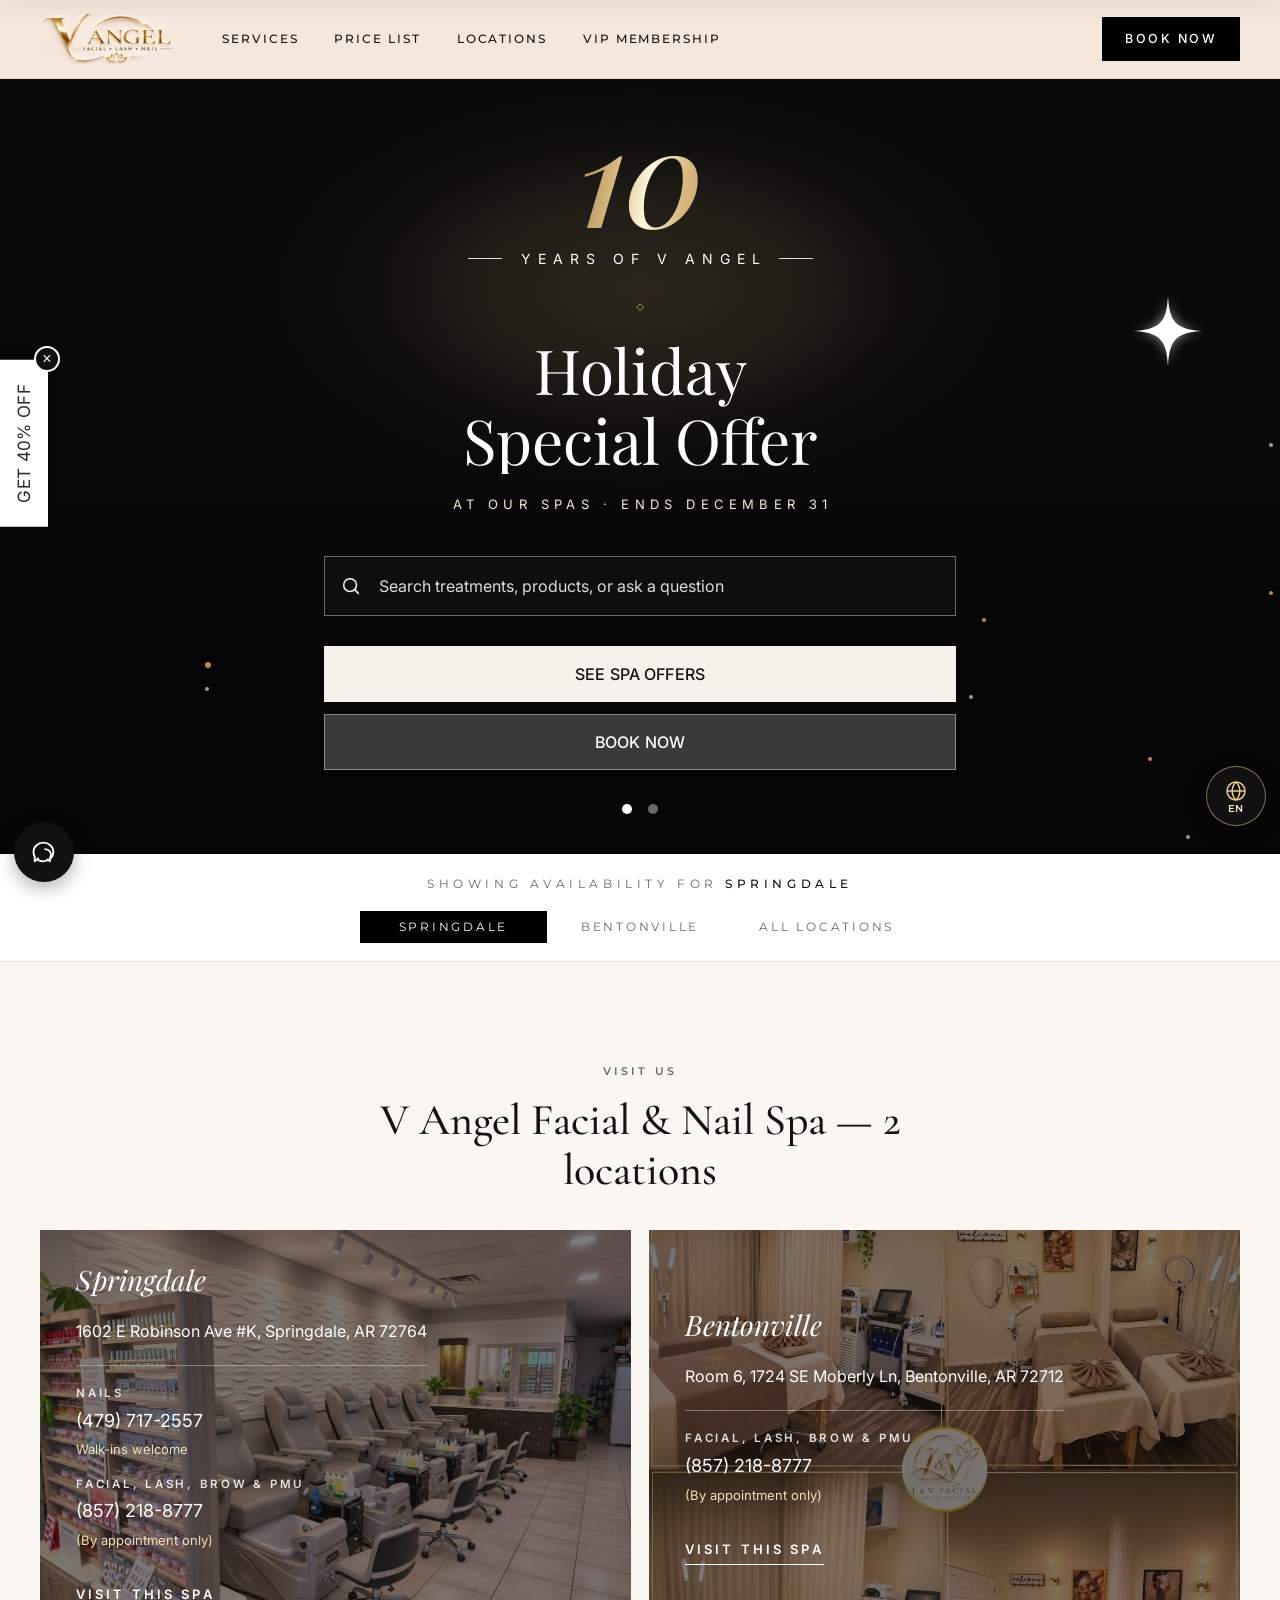
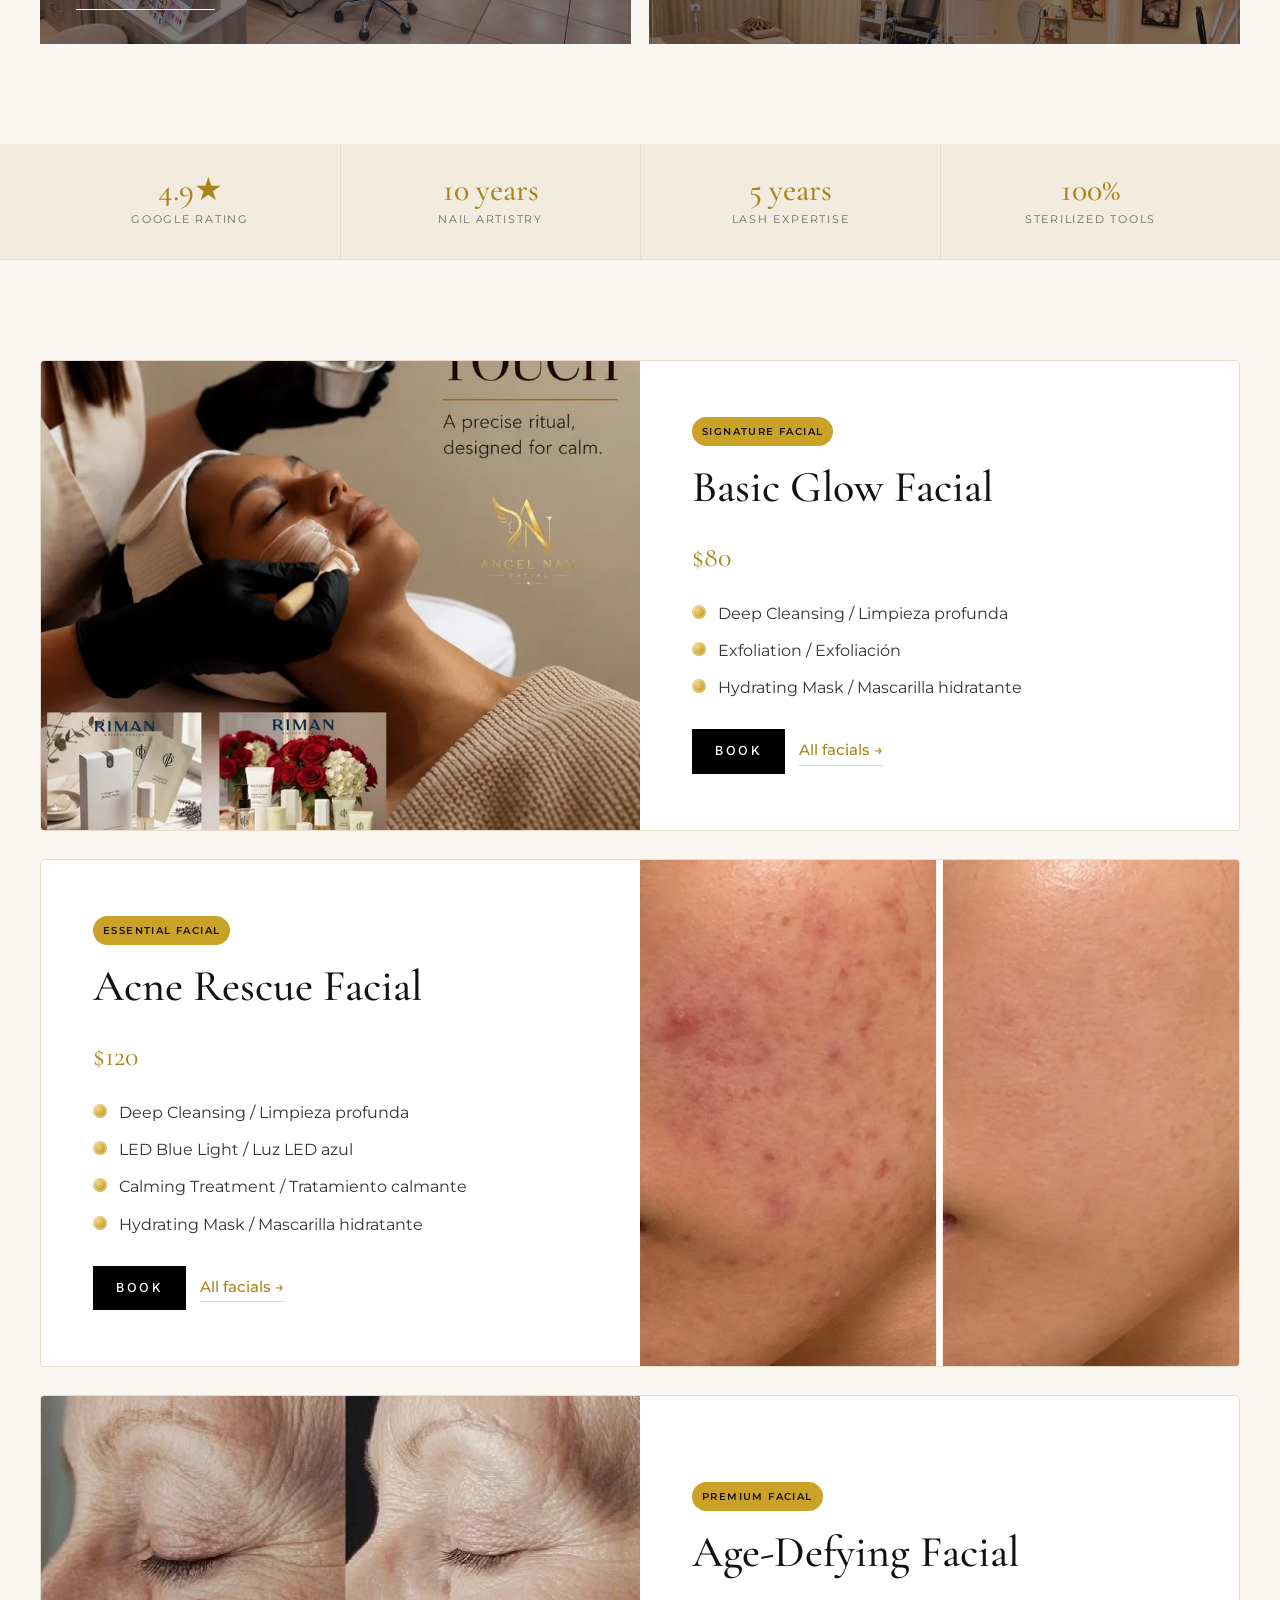
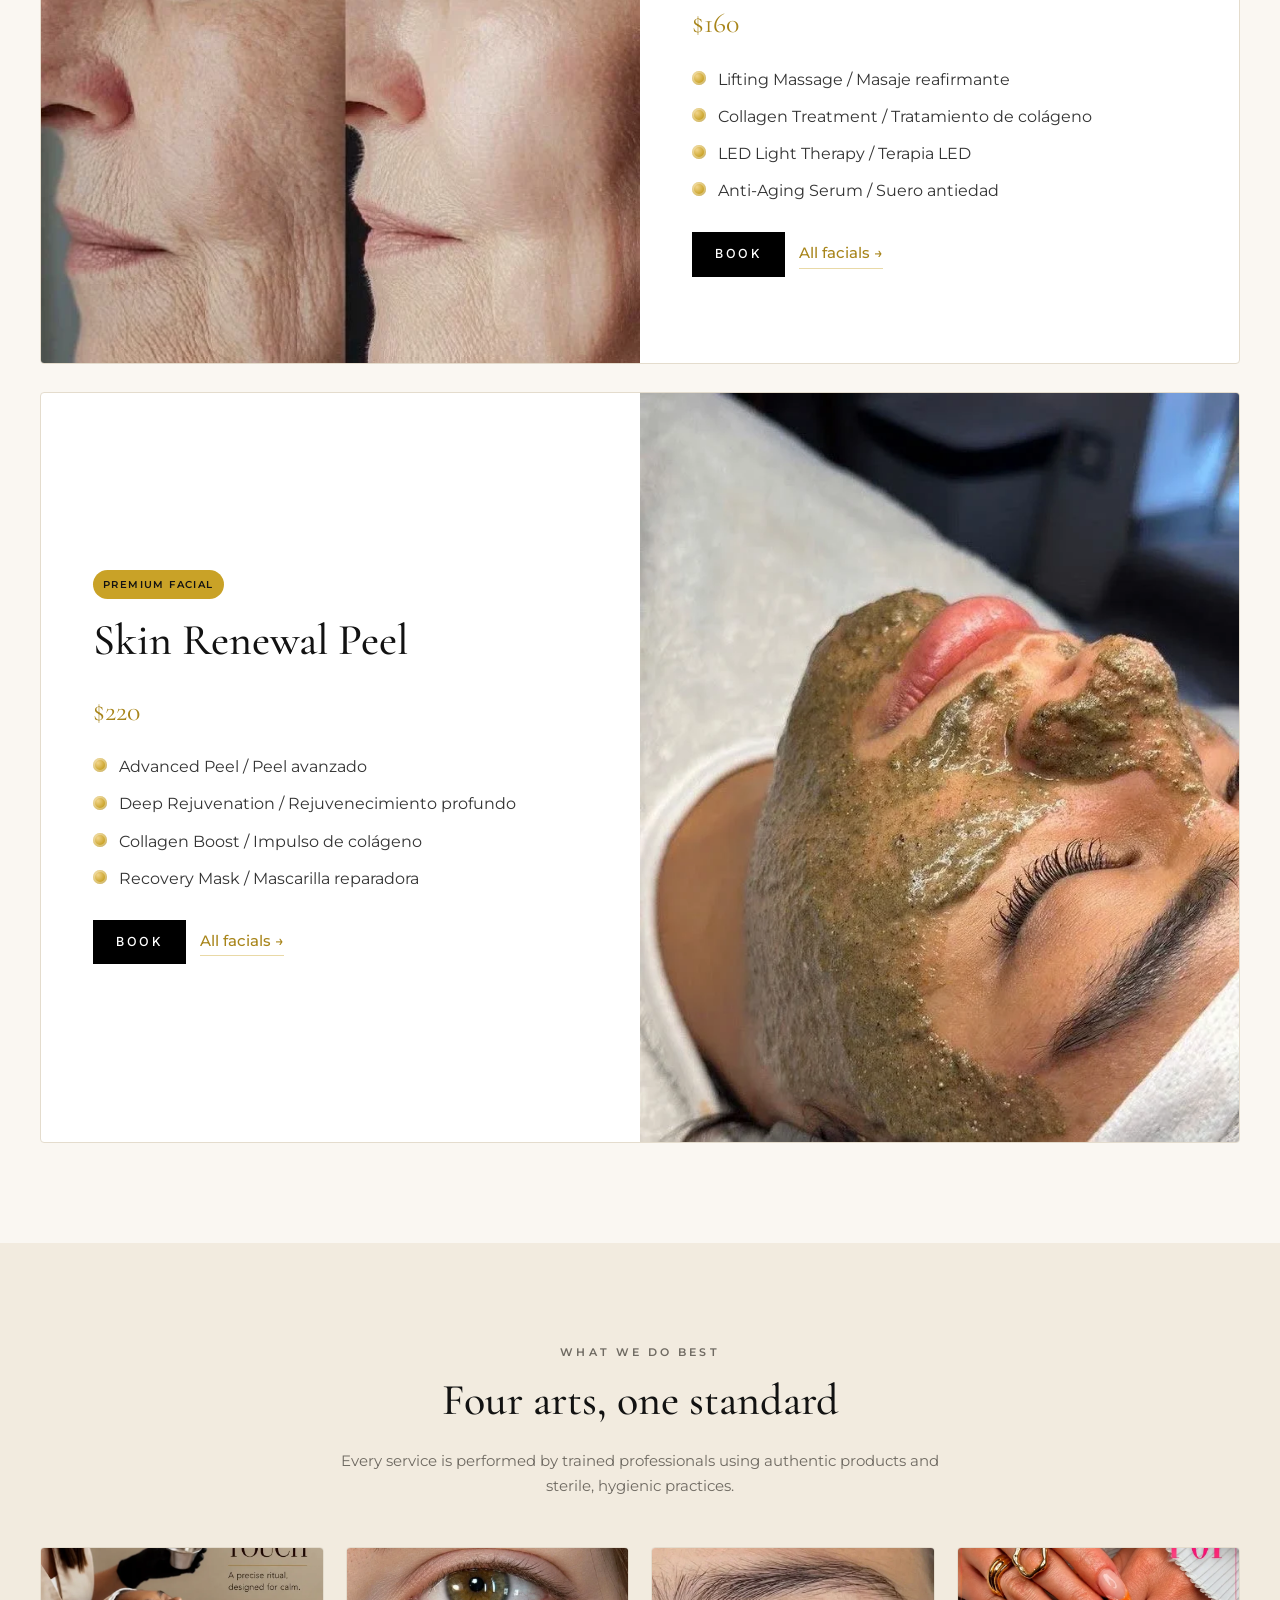
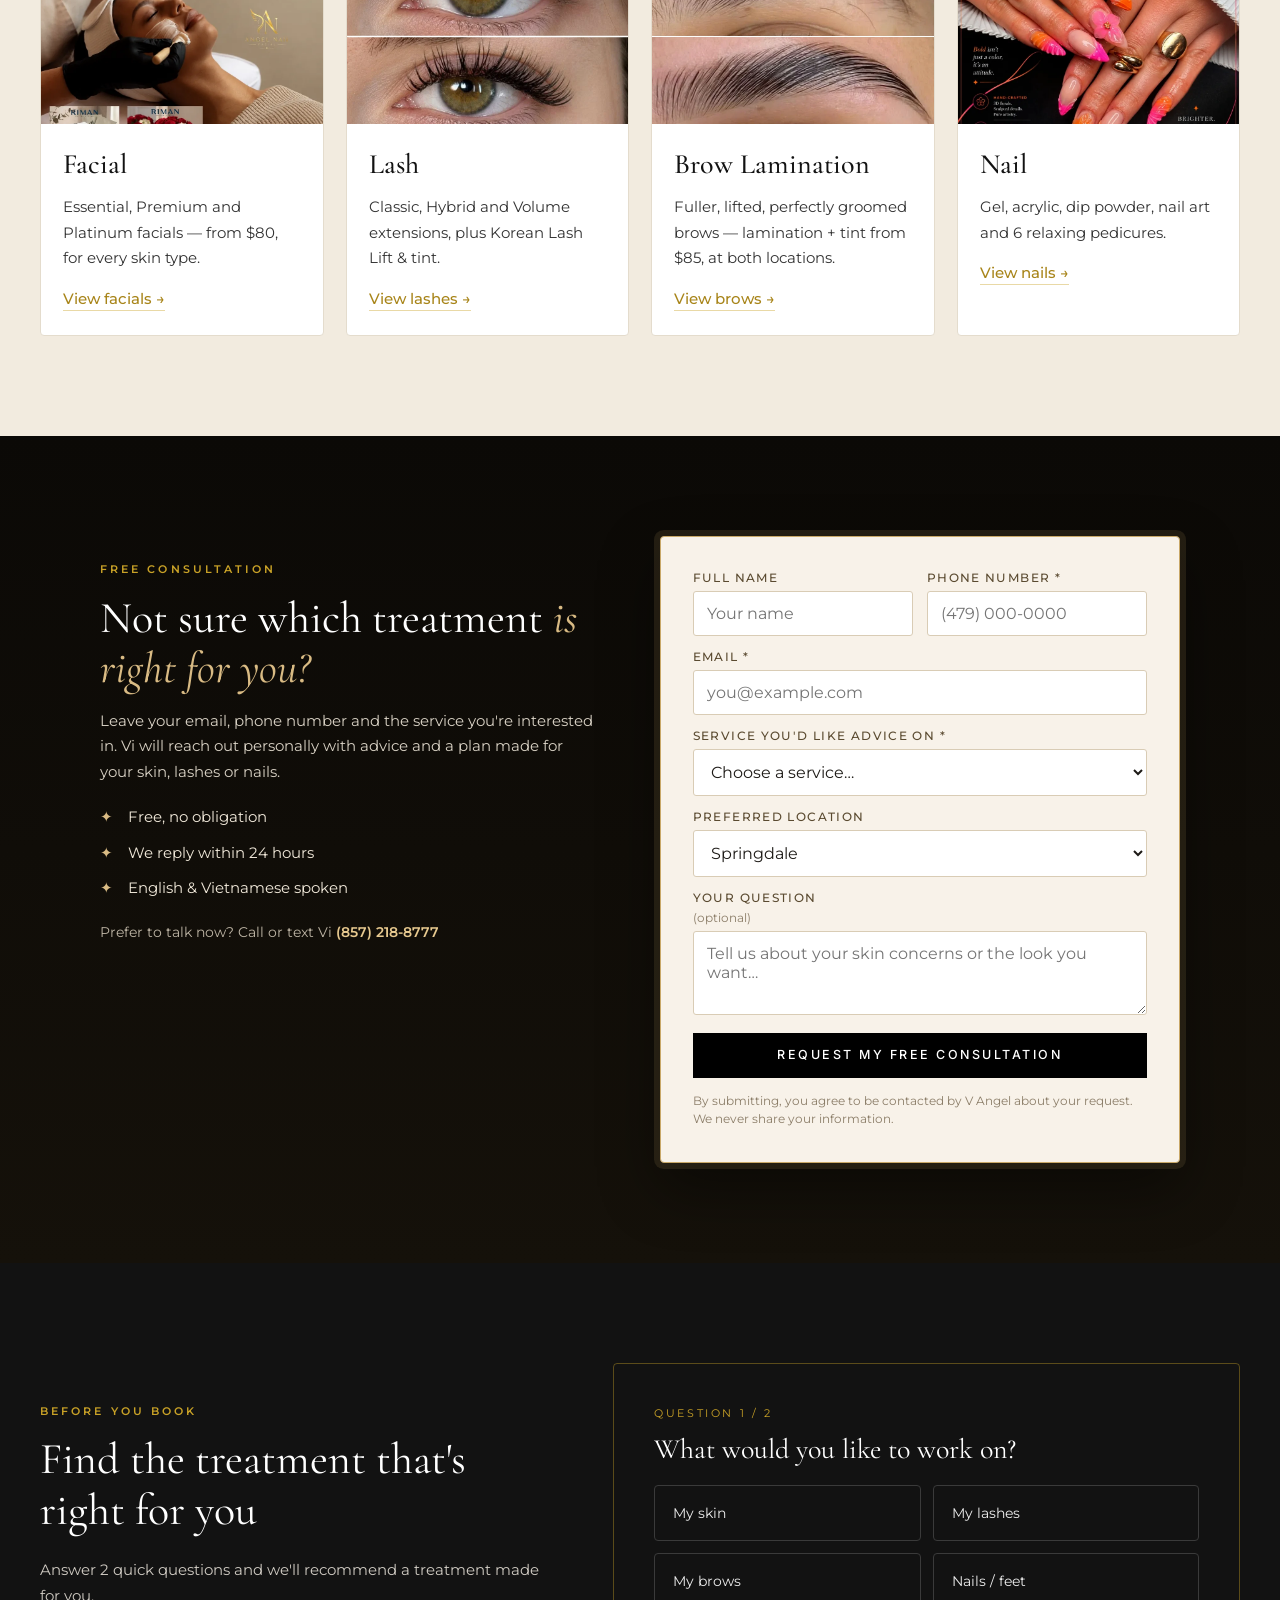
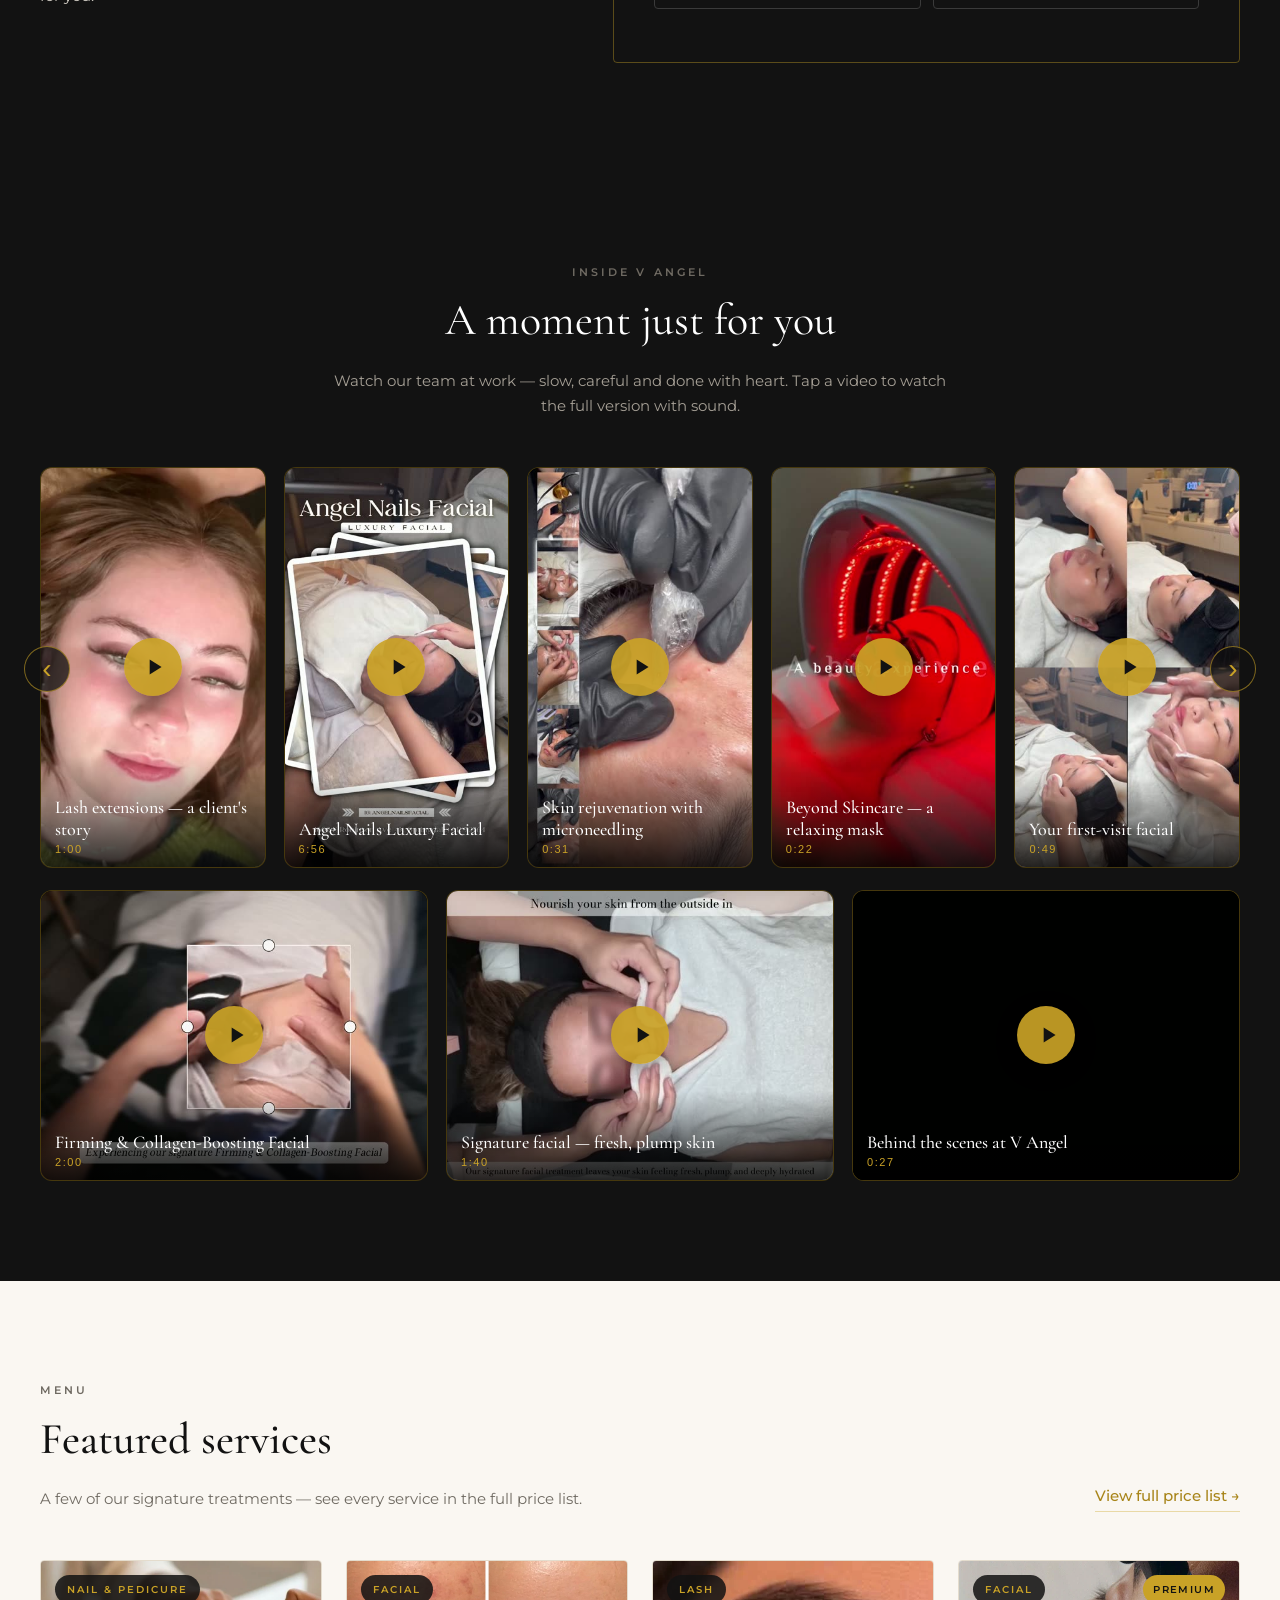
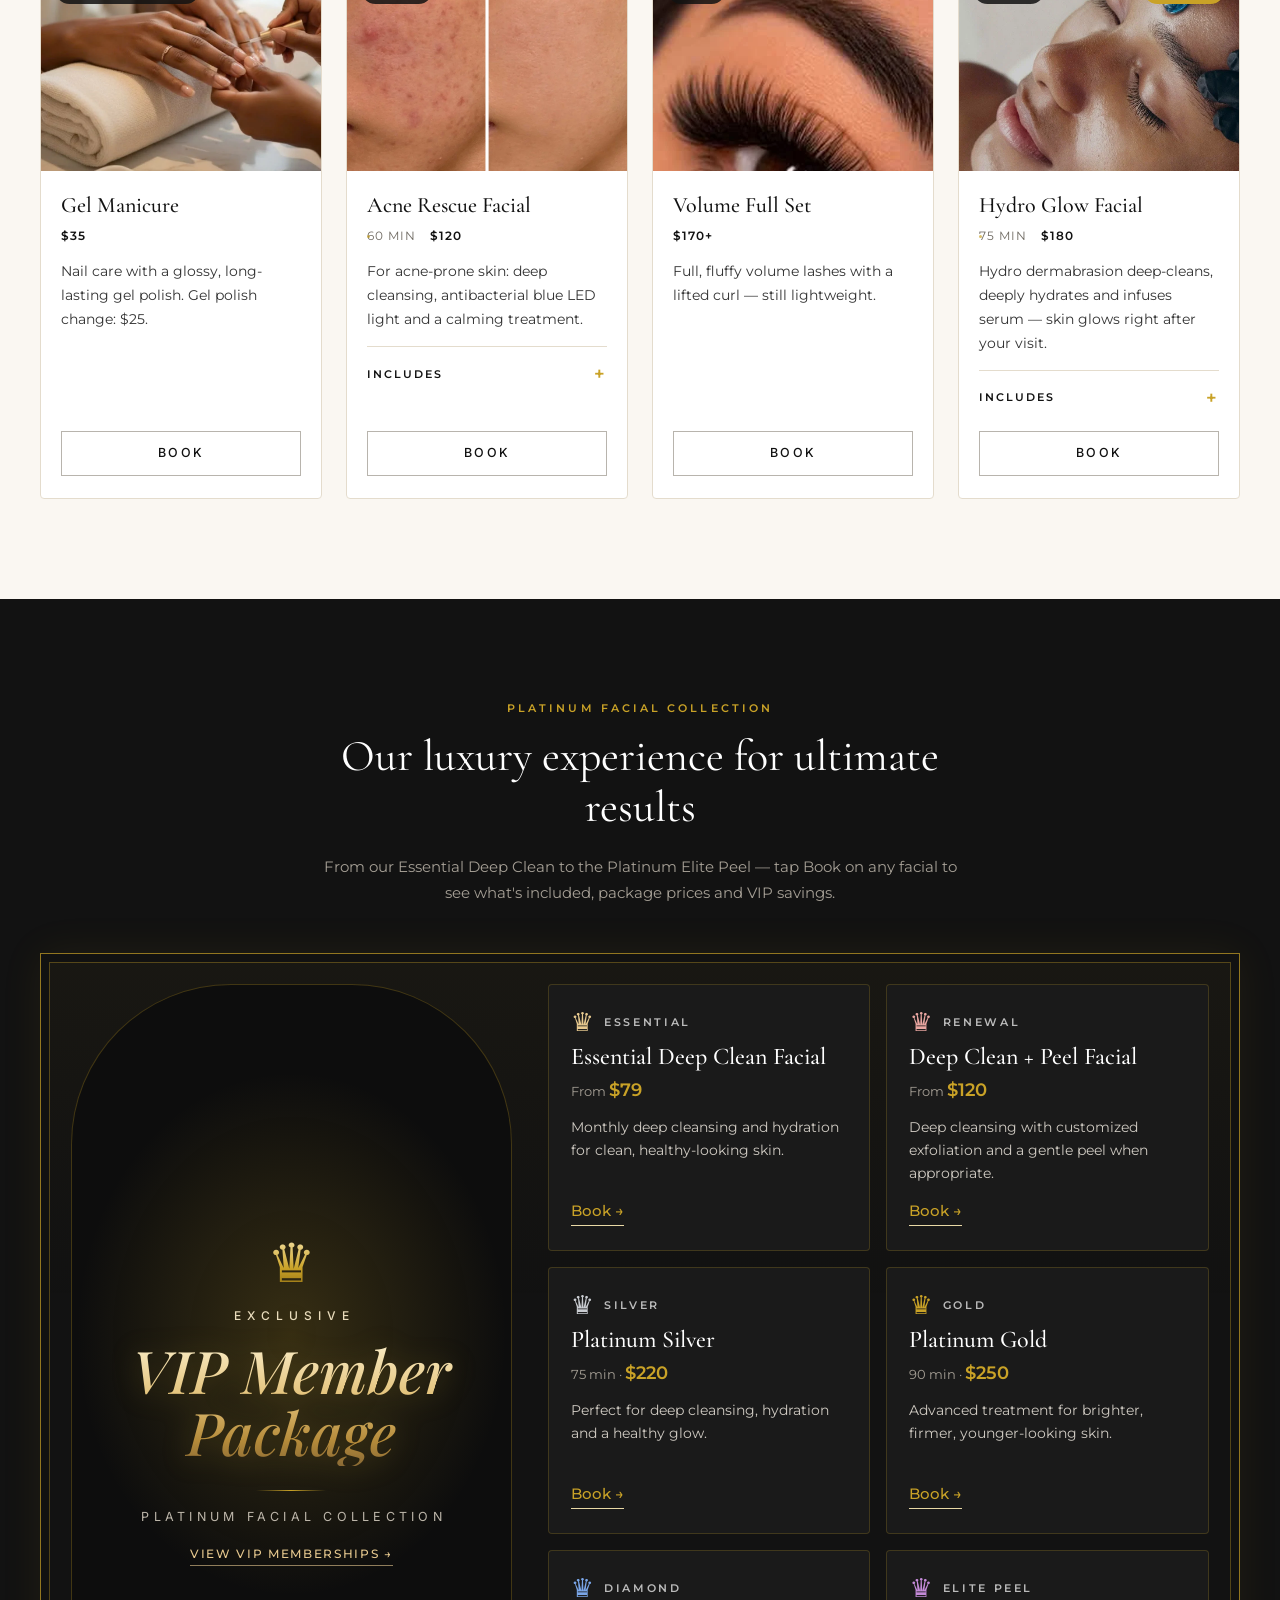
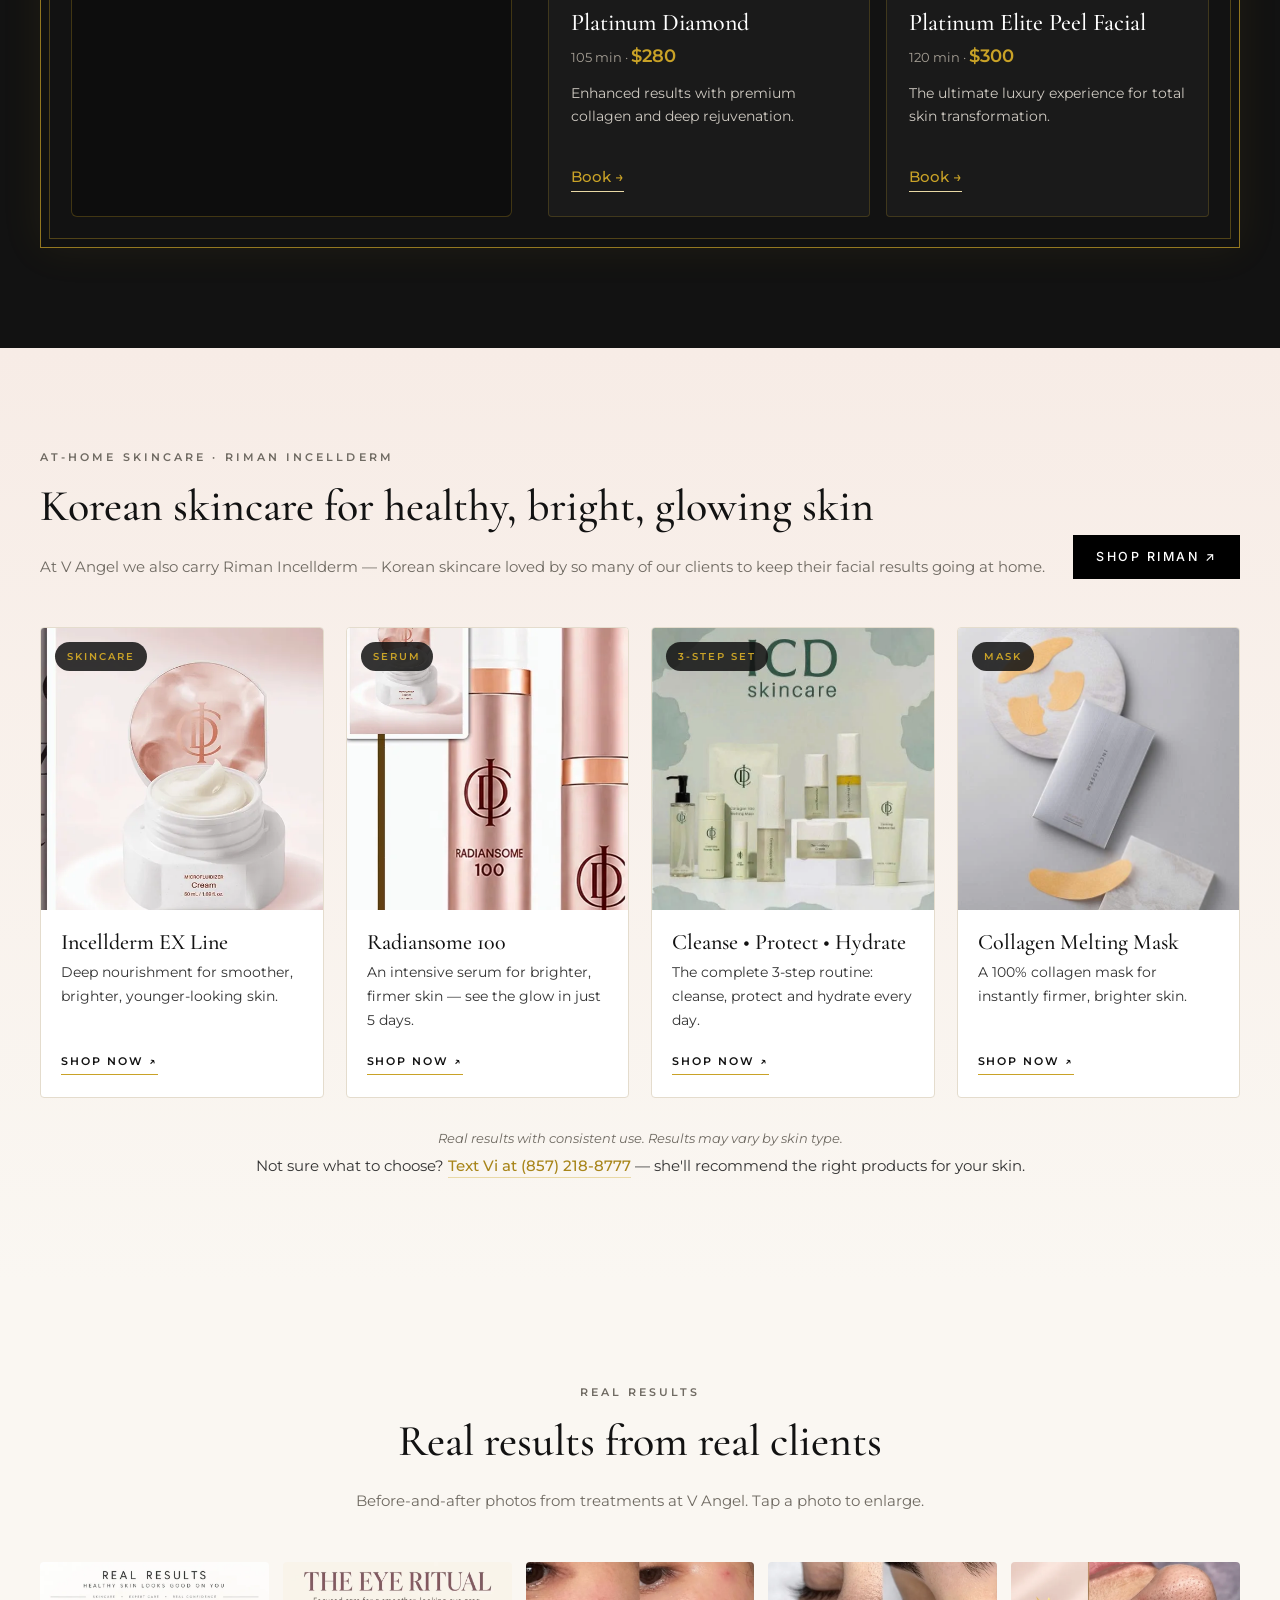
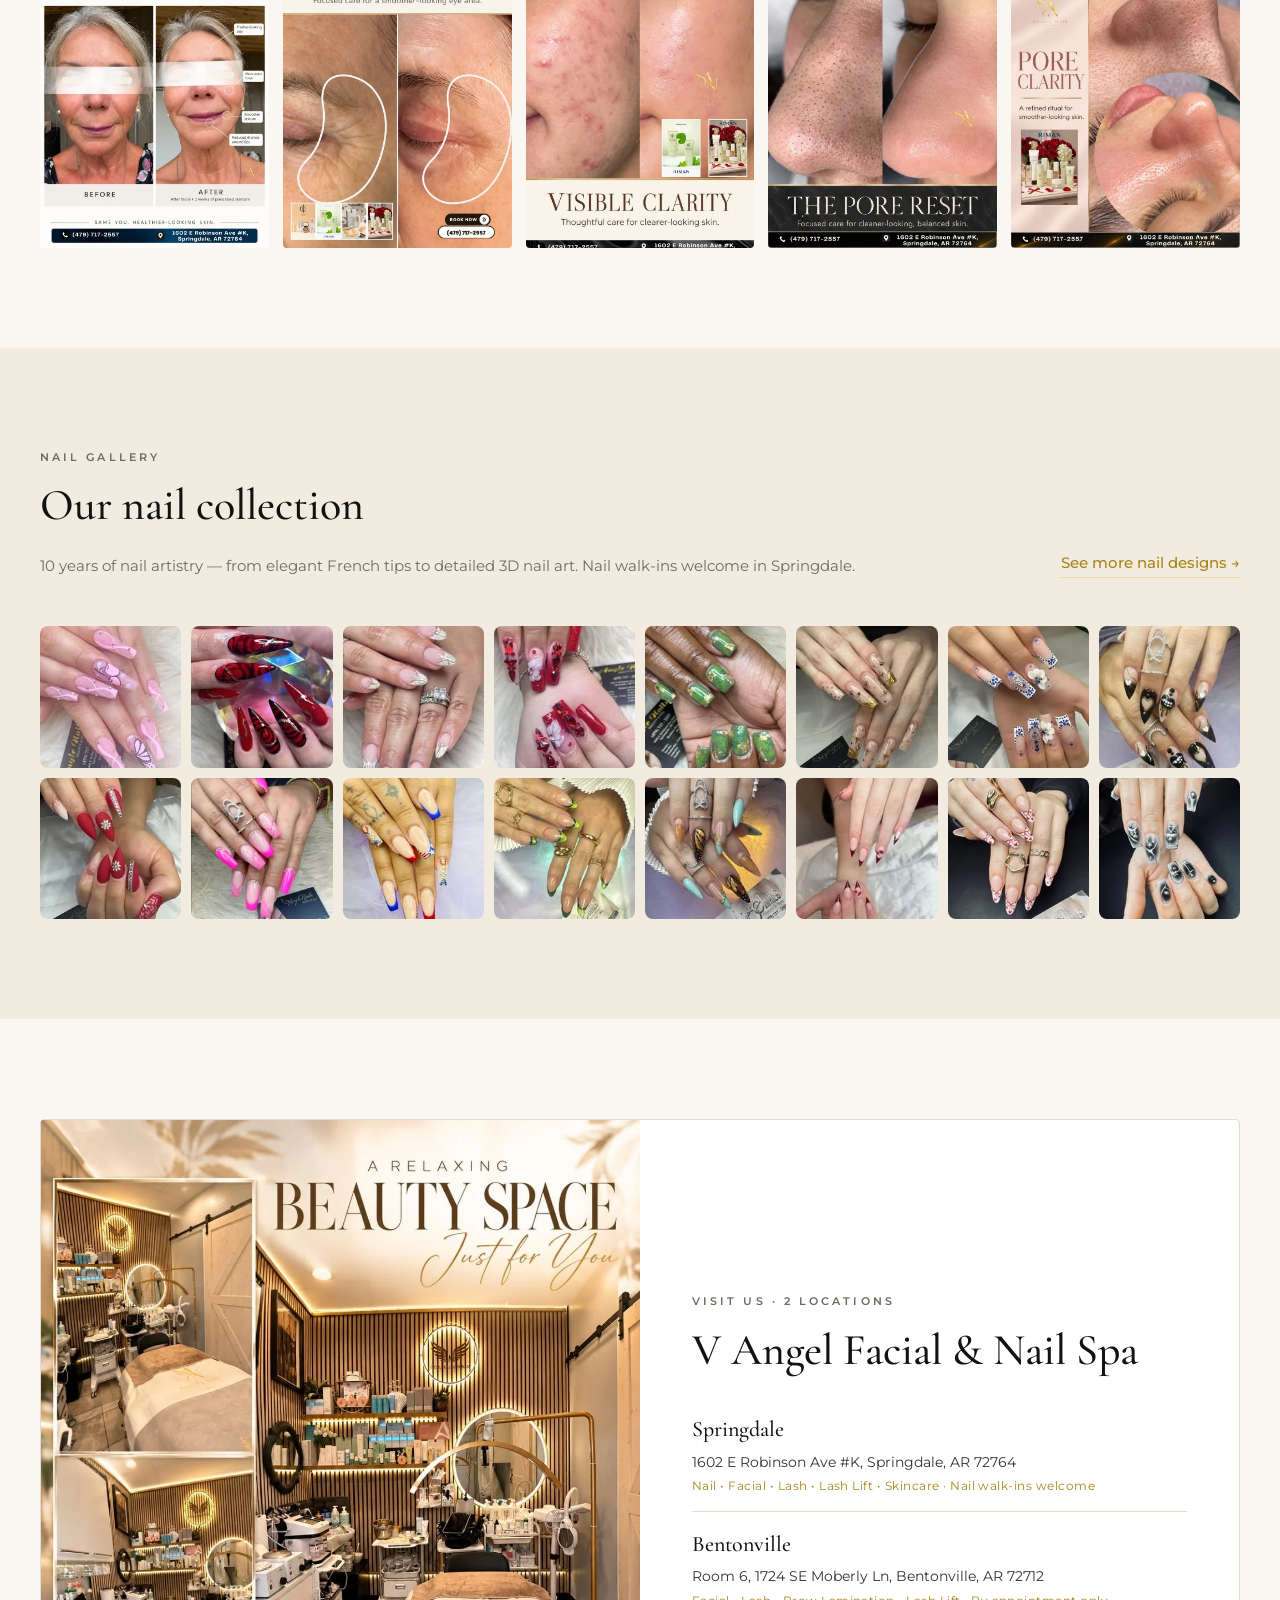
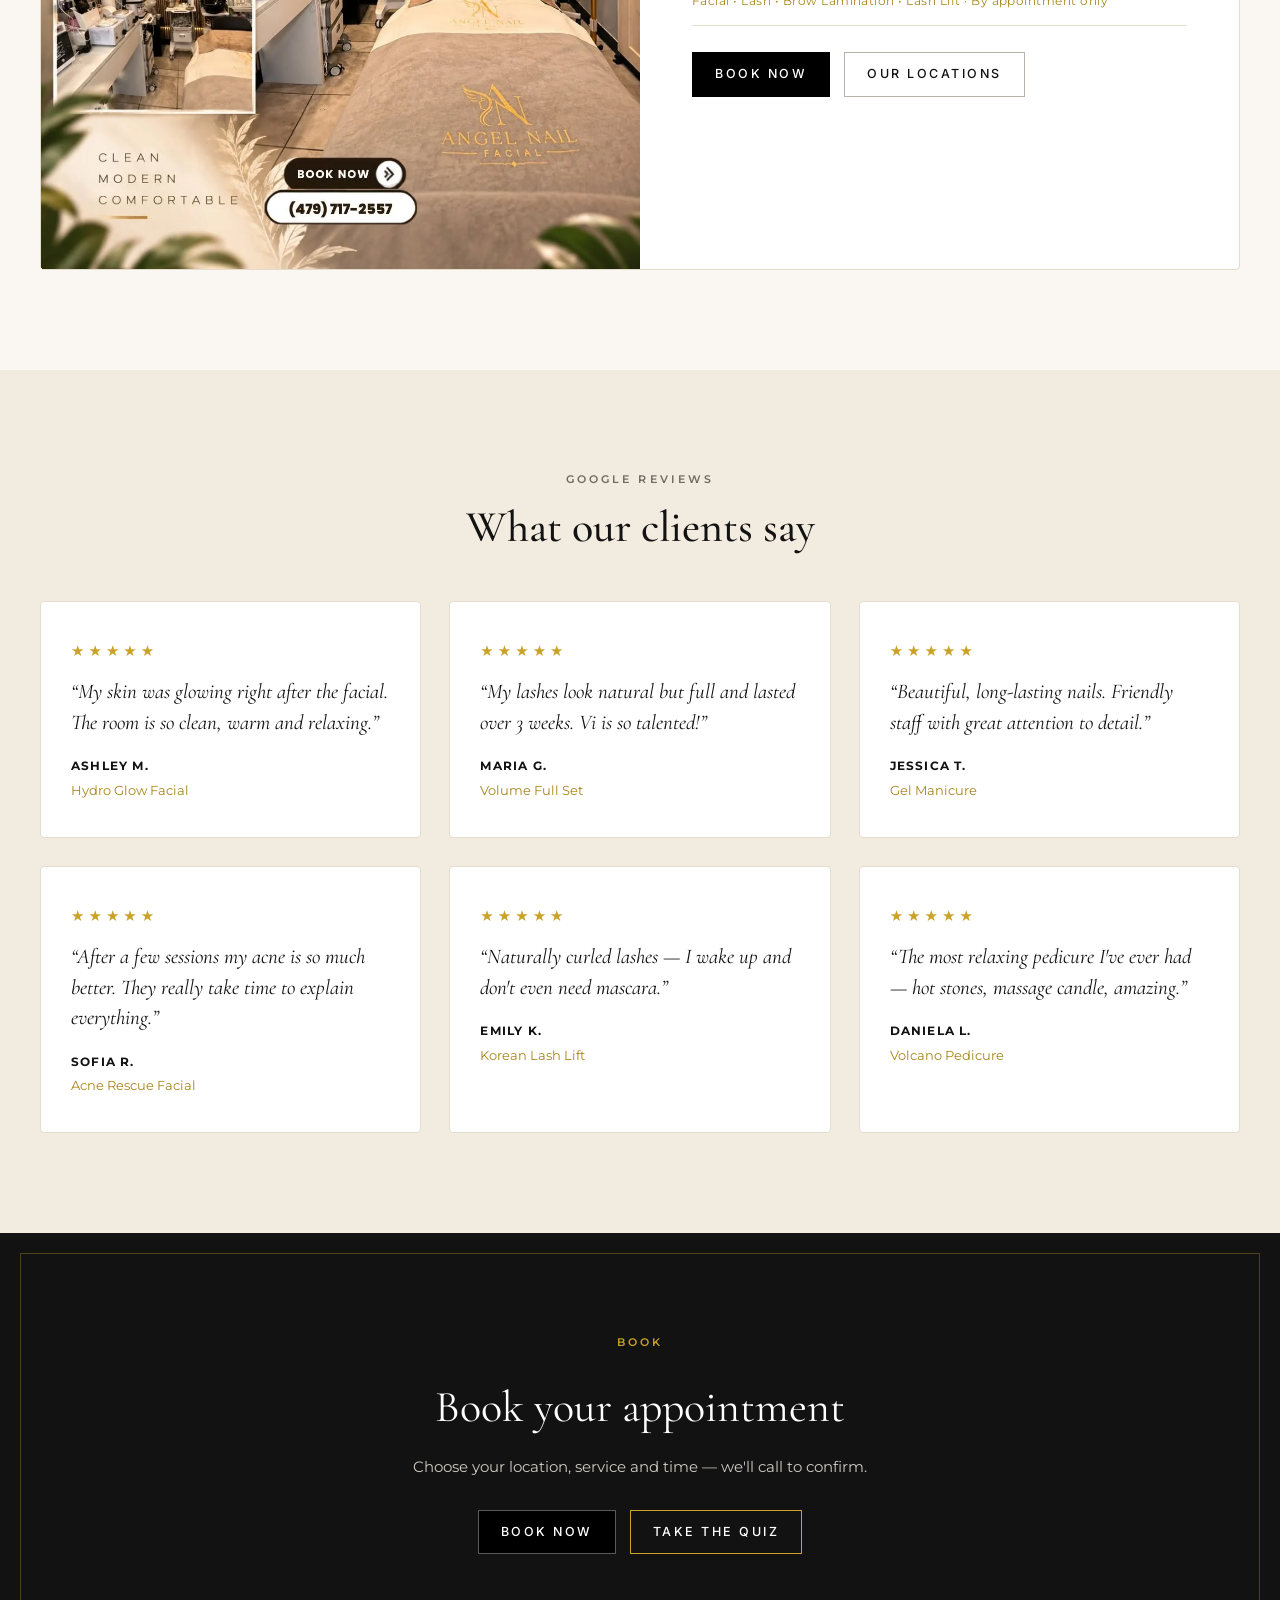
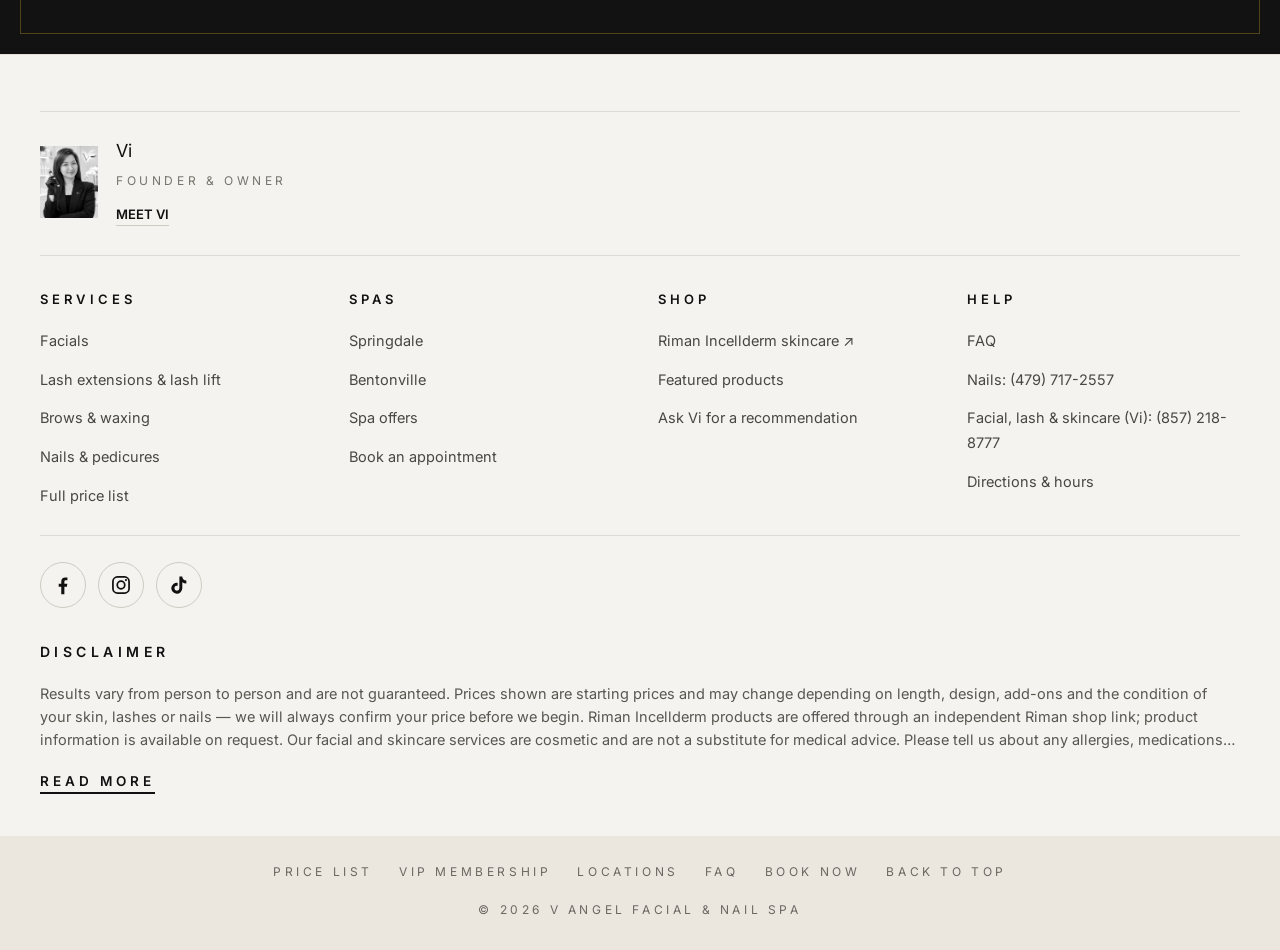
==== index.html @ 4b2c38ed "Play videos from GitHub Pages when served on a custom domain Co-Authored-By: Claude Opus 5.5 <norepl" ====
<!DOCTYPE html>
<html lang="en">
<head>
  <meta charset="UTF-8" />
  <meta name="viewport" content="width=device-width, initial-scale=1" />
  <title>V Angel Facial &amp; Nail Spa | Facials, Lashes, Brows &amp; Nails in Springdale &amp; Bentonville, AR</title>
  <meta name="description" content="V Angel Facial &amp; Nail Spa — luxury facials, lash extensions, brows, nails and pedicures in Springdale and Bentonville, AR. Book online or call (479) 717-2557." />
  <link rel="icon" href="images/logo.png" />
  <link rel="preconnect" href="https://fonts.googleapis.com" />
  <link rel="preconnect" href="https://fonts.gstatic.com" crossorigin />
  <link href="https://fonts.googleapis.com/css2?family=Cormorant+Garamond:ital,wght@0,400;0,500;0,600;1,400&family=Montserrat:wght@300;400;500;600&family=Playfair+Display:wght@400;500&family=Inter:wght@400;500&display=swap" rel="stylesheet" />
  <link rel="stylesheet" href="style.css?v=20261120d" />
</head>
<body data-page="home">
  <div id="site-header"></div>

  <main>
    <!-- 1. Trình chiếu đầu trang (mọi cỡ màn hình) -->
    <section class="mslider" aria-roledescription="carousel" aria-label="V Angel highlights">
      <div class="mslider__track" id="mTrack">
        <div class="mslide mslide--dark" role="group" aria-roledescription="slide" aria-label="1 of 2">
          <span class="jstar jstar--r"><svg viewBox="0 0 100 100" aria-hidden="true"><path d="M50 0 C52 38 62 48 100 50 C62 52 52 62 50 100 C48 62 38 52 0 50 C38 48 48 38 50 0Z"/></svg></span>
          <span class="jstar jstar--b"><svg viewBox="0 0 100 100" aria-hidden="true"><path d="M50 0 C52 38 62 48 100 50 C62 52 52 62 50 100 C48 62 38 52 0 50 C38 48 48 38 50 0Z"/></svg></span>
          <i class="jdot" style="right:7px;top:47%"></i><i class="jdot jdot--gold" style="right:7px;top:66%"></i>
          <i class="jdot jdot--gold jdot--lg" style="left:16%;bottom:24%"></i><i class="jdot" style="left:16%;bottom:21%"></i>
          <i class="jdot jdot--gold" style="left:29%;bottom:23%"></i><i class="jdot jdot--gold" style="left:35%;bottom:17%"></i>
          <i class="jdot jdot--gold" style="right:23%;bottom:30%"></i><i class="jdot" style="right:24%;bottom:20%"></i>
          <i class="jdot jdot--gold" style="right:10%;bottom:12%"></i><i class="jdot" style="right:7%;bottom:2%"></i>
          <div class="mslide__content">
            <p class="j20">10</p>
            <p class="jrule"><span>Years of V Angel</span></p>
            <p class="jdia" aria-hidden="true">◇</p>
            <h2 class="jtitle"><span class="jw jw--one">Holiday Special Offer</span></h2>
            <p class="jsub">At our spas · Ends December 31</p>
            <form class="mslide__search jsearch" action="treatments.html" role="search">
              <svg class="mslide__search-ico" viewBox="0 0 24 24" aria-hidden="true"><circle cx="11" cy="11" r="7"/><path d="M20 20l-4-4"/></svg>
              <input type="search" name="q" placeholder="Search treatments, products, or ask a question" aria-label="Search treatments" />
            </form>
            <div class="mslide__btns jbtns">
              <a href="salon.html#uu-dai" class="mbtn mbtn--light">See Spa Offers</a>
              <a href="#" class="mbtn mbtn--dark" data-book="Basic Glow Facial">Book Now</a>
            </div>
          </div>
        </div>
        <div class="mslide mslide--photo" role="group" aria-roledescription="slide" aria-label="2 of 2">
          <img class="mslide__bg mslide__bg--bs" src="images/slide-spa-room.webp" alt="" aria-hidden="true" />
          <div class="mslide__content">
            <p class="mslide__eyebrow">V Angel</p>
            <h2 class="mslide__title">Your Beauty.<br />Our Passion.</h2>
            <p class="mslide__text">Luxury facials, lashes, brows and nails in Springdale and Bentonville.</p>
            <form class="mslide__search" action="treatments.html" role="search">
              <svg class="mslide__search-ico" viewBox="0 0 24 24" aria-hidden="true"><circle cx="11" cy="11" r="7"/><path d="M20 20l-4-4"/></svg>
              <input type="search" name="q" placeholder="Search treatments, products, or ask a question" aria-label="Search treatments" />
            </form>
            <div class="mslide__btns">
              <a href="#" class="mbtn mbtn--light" data-book>Book Appointment</a>
              <a href="treatments.html" class="mbtn mbtn--ghost">Explore Treatments</a>
            </div>
          </div>
        </div>
      </div>
      <div class="mslider__dots" id="mDots" role="tablist" aria-label="Choose slide">
        <button class="is-active" aria-label="Slide 1"></button><button aria-label="Slide 2"></button>
      </div>
    </section>
    <section class="mloc">
      <p class="mloc__label">Showing availability for <strong id="mLocName">Springdale</strong></p>
      <div class="mloc__tabs">
        <button class="is-active" data-mloc="springdale">Springdale</button>
        <button data-mloc="bentonville">Bentonville</button>
        <button data-mloc="all">All locations</button>
      </div>
    </section>
    <!-- Tab ưu đãi bên trái + nút nhắn tin (chỉ trên điện thoại) -->
    <div class="sidetab" id="sideTab">
      <button class="sidetab__close" aria-label="Close offer" id="sideTabClose">×</button>
      <a href="#" class="sidetab__btn" data-book="Basic Glow Facial" aria-label="Get 40% off your first facial">GET 40% OFF</a>
    </div>
    <a class="chatbub" href="https://m.me/112134470501004" target="_blank" rel="noopener" aria-label="Chat with V Angel on Facebook Messenger" title="Chat with us on Messenger">
      <svg viewBox="0 0 24 24" aria-hidden="true"><path d="M7 17.5 4 20v-4.2A7 7 0 0 1 3 12c0-4.4 3.8-8 8.5-8S20 7.6 20 12s-3.8 8-8.5 8c-1.6 0-3.1-.4-4.5-1"/><path d="M13 9.5c2.9.3 5 2.4 5 4.9 0 1-.3 1.9-.9 2.7V20l-2.4-1.6"/></svg>
    </a>

    <!-- 1b. Visit us — 2 chi nhánh (common.js chuyển khối liên hệ vào đây) -->
    <div id="contact-slot"></div>

    <!-- 2. Cam kết -->
    <section class="trust">
      <div class="container trust__inner">
        <div><strong>4.9★</strong><span>Google rating</span></div>
        <div><strong>10 years</strong><span>Nail artistry</span></div>
        <div><strong>5 years</strong><span>Lash expertise</span></div>
        <div><strong>100%</strong><span>Sterilized tools</span></div>
      </div>
    </section>

    <!-- 3. Dịch vụ nổi bật -->
    <section class="section">
      <div class="container">
        <div class="features" id="featured"></div>
      </div>
    </section>

    <!-- 4. Ba thế mạnh -->
    <section class="section section--alt">
      <div class="container">
        <div class="section-head reveal">
          <p class="eyebrow">What we do best</p>
          <h2>Four arts, one standard</h2>
          <p>Every service is performed by trained professionals using authentic products and sterile, hygienic practices.</p>
        </div>
        <div class="cats">
          <a href="treatments.html?loai=facial" class="cat reveal">
            <div class="cat__media"><img src="images/svc-basic-glow.webp" alt="Facial at V Angel" loading="lazy" /></div>
            <div class="cat__body"><h3>Facial</h3><p>Essential, Premium and Platinum facials — from $80, for every skin type.</p><span class="link-gold">View facials →</span></div>
          </a>
          <a href="treatments.html?loai=lash" class="cat reveal">
            <div class="cat__media"><img src="images/svc-lash-ba.webp?v=2" alt="Before and after lash extensions at V Angel" loading="lazy" /></div>
            <div class="cat__body"><h3>Lash</h3><p>Classic, Hybrid and Volume extensions, plus Korean Lash Lift &amp; tint.</p><span class="link-gold">View lashes →</span></div>
          </a>
          <a href="treatments.html?loai=brow" class="cat reveal">
            <div class="cat__media"><img src="images/svc-brow-ba.webp" alt="Before and after brow lamination at V Angel" loading="lazy" /></div>
            <div class="cat__body"><h3>Brow Lamination</h3><p>Fuller, lifted, perfectly groomed brows — lamination + tint from $85, at both locations.</p><span class="link-gold">View brows →</span></div>
          </a>
          <a href="treatments.html?loai=nail" class="cat reveal">
            <div class="cat__media"><img src="images/svc-nail-art.webp" alt="Nail art at V Angel" loading="lazy" /></div>
            <div class="cat__body"><h3>Nail</h3><p>Gel, acrylic, dip powder, nail art and 6 relaxing pedicures.</p><span class="link-gold">View nails →</span></div>
          </a>
        </div>
      </div>
    </section>

    <!-- 10b. Để lại thông tin tư vấn -->
    <section class="section consult" id="consult">
      <div class="container consult__wrap">
        <div class="consult__intro reveal">
          <p class="eyebrow eyebrow--gold">Free consultation</p>
          <h2>Not sure which treatment <em>is right for you?</em></h2>
          <p>Leave your email, phone number and the service you're interested in. Vi will reach out personally with advice and a plan made for your skin, lashes or nails.</p>
          <ul class="consult__ticks">
            <li>Free, no obligation</li>
            <li>We reply within 24 hours</li>
            <li>English &amp; Vietnamese spoken</li>
          </ul>
          <p class="consult__call">Prefer to talk now? Call or text Vi <a href="tel:+18572188777">(857) 218-8777</a></p>
        </div>
        <form class="consult__form reveal" id="consultForm" novalidate>
          <div class="consult__row">
            <label>Full name<input type="text" name="name" autocomplete="name" placeholder="Your name" /></label>
            <label>Phone number *<input type="tel" name="phone" autocomplete="tel" required placeholder="(479) 000-0000" pattern="[0-9 +.\(\)\-]{10,20}" /></label>
          </div>
          <label>Email *<input type="email" name="email" autocomplete="email" required placeholder="you@example.com" /></label>
          <label>Service you'd like advice on *<select name="service" id="consultService" required></select></label>
          <label>Preferred location<select name="location">
            <option value="Springdale">Springdale</option>
            <option value="Bentonville">Bentonville</option>
            <option value="Either">Either location</option>
          </select></label>
          <label>Your question <span>(optional)</span><textarea name="message" rows="3" placeholder="Tell us about your skin concerns or the look you want…"></textarea></label>
          <input type="text" name="_honey" class="consult__hp" tabindex="-1" autocomplete="off" aria-hidden="true" />
          <p class="consult__err" id="consultErr" role="alert" hidden></p>
          <button type="submit" class="btn btn--gold consult__btn">Request my free consultation</button>
          <p class="consult__fine">By submitting, you agree to be contacted by V Angel about your request. We never share your information.</p>
        </form>
        <div class="consult__done" id="consultDone" hidden>
          <p class="consult__done-icon" aria-hidden="true">&#10022;</p>
          <h3>Thank you!</h3>
          <p id="consultDoneText">We've received your request. Vi will contact you within 24 hours.</p>
          <a class="btn btn--gold" id="consultSms" hidden>Send my request by text</a>
          <button type="button" class="link-gold" id="consultAgain">Send another request</button>
        </div>
      </div>
    </section>

    <!-- 5. Tư vấn nhanh -->
    <section class="quiz" id="tu-van">
      <div class="container quiz__inner">
        <div class="quiz__intro">
          <p class="eyebrow eyebrow--gold">Before you book</p>
          <h2>Find the treatment that's right for you</h2>
          <p>Answer 2 quick questions and we'll recommend a treatment made for you.</p>
        </div>
        <div class="quiz__box" id="quizBox"></div>
      </div>
    </section>

    <!-- 5b. Video -->
    <section class="section reels-sec">
      <div class="container">
        <div class="section-head reveal">
          <p class="eyebrow">Inside V Angel</p>
          <h2>A moment just for you</h2>
          <p>Watch our team at work — slow, careful and done with heart. Tap a video to watch the full version with sound.</p>
        </div>
        <div class="vrow-wrap">
          <button class="vrow__nav vrow__nav--prev" data-scroll="#vrowHome" data-dir="-1" aria-label="Previous videos">‹</button>
          <div class="vrow" id="vrowHome" data-videos="v"></div>
          <button class="vrow__nav vrow__nav--next" data-scroll="#vrowHome" data-dir="1" aria-label="Next videos">›</button>
        </div>
        <div class="vgrid" data-videos="h"></div>
      </div>
    </section>

    <!-- 6. Dịch vụ được yêu thích -->
    <section class="section">
      <div class="container">
        <div class="section-head section-head--row reveal">
          <div>
            <p class="eyebrow">Menu</p>
            <h2>Featured services</h2>
            <p>A few of our signature treatments — see every service in the full price list.</p>
          </div>
          <a href="treatments.html#bang-gia" class="link-gold">View full price list →</a>
        </div>
        <div class="grid grid--4" id="popularGrid"></div>
      </div>
    </section>

    <!-- Platinum Facial Collection -->
    <section class="section platinum-sec" id="platinum">
      <div class="container">
        <div class="section-head reveal">
          <p class="eyebrow eyebrow--gold">Platinum Facial Collection</p>
          <h2>Our luxury experience for ultimate results</h2>
          <p>From our Essential Deep Clean to the Platinum Elite Peel — tap Book on any facial to see what's included, package prices and VIP savings.</p>
        </div>
        <div class="platinum" data-platinum></div>
      </div>
    </section>

    <!-- 7a. Skincare Riman -->
    <section class="section riman" id="riman">
      <div class="container">
        <div class="section-head section-head--row reveal">
          <div>
            <p class="eyebrow">At-home skincare · Riman Incellderm</p>
            <h2>Korean skincare for healthy, bright, glowing skin</h2>
            <p>At V Angel we also carry Riman Incellderm — Korean skincare loved by so many of our clients to keep their facial results going at home.</p>
          </div>
          <a href="https://tuongvyanna.riman.com" class="btn btn--gold" target="_blank" rel="noopener">Shop Riman ↗</a>
        </div>
        <div class="riman__grid" data-riman></div>
        <div class="riman__foot">
          <p class="riman__note">Real results with consistent use. Results may vary by skin type.</p>
          <p>Not sure what to choose? <a href="sms:+18572188777" class="link-gold">Text Vi at (857) 218-8777</a> — she'll recommend the right products for your skin.</p>
        </div>
      </div>
    </section>

    <!-- 7b. Kết quả thật -->
    <section class="section">
      <div class="container">
        <div class="section-head reveal">
          <p class="eyebrow">Real Results</p>
          <h2>Real results from real clients</h2>
          <p>Before-and-after photos from treatments at V Angel. Tap a photo to enlarge.</p>
        </div>
        <div class="gallery gallery--5" data-gallery="results"></div>
      </div>
    </section>

    <!-- 7c. Nail Gallery -->
    <section class="section section--alt">
      <div class="container">
        <div class="section-head section-head--row reveal">
          <div>
            <p class="eyebrow">Nail Gallery</p>
            <h2>Our nail collection</h2>
            <p>10 years of nail artistry — from elegant French tips to detailed 3D nail art. Nail walk-ins welcome in Springdale.</p>
          </div>
          <a href="treatments.html#nail-gallery" class="link-gold">See more nail designs →</a>
        </div>
        <div class="gallery gallery--sq" data-gallery="nails"></div>
      </div>
    </section>

    <!-- 8. Ghé salon -->
    <section class="section">
      <div class="container">
        <div class="visit reveal">
          <div class="visit__media visit__media--full"><img src="images/salon-beauty-space.webp" width="1080" height="1350" alt="A relaxing beauty space just for you — clean, modern, comfortable facial room at V Angel" loading="lazy" /></div>
          <div class="visit__body">
            <p class="eyebrow">Visit us · 2 locations</p>
            <h2>V Angel Facial &amp; Nail Spa</h2>
            <ul class="visit__locs" id="visitLocs"></ul>
            <div class="btn-row">
              <a href="#" class="btn btn--gold" data-book>Book Now</a>
              <a href="salon.html" class="btn btn--outline">Our locations</a>
            </div>
          </div>
        </div>
      </div>
    </section>

    <!-- 9. Đánh giá -->
    <section class="reviews section--alt">
      <div class="container">
        <p class="eyebrow">Google Reviews</p>
        <h2 class="section-title">What our clients say</h2>
        <div class="reviews__track reviews__track--scroll" id="reviewList"></div>
      </div>
    </section>

    <!-- 10. Về chúng tôi -->

    <!-- 11. Đặt lịch -->
    <section class="cta-dark">
      <div class="container cta-dark__inner">
        <p class="eyebrow eyebrow--gold">Book</p>
        <h2>Book your appointment</h2>
        <p>Choose your location, service and time — we'll call to confirm.</p>
        <div class="btn-row btn-row--center">
          <a href="#" class="btn btn--gold" data-book>Book Now</a>
          <a href="#tu-van" class="btn btn--ghost">Take the quiz</a>
        </div>
      </div>
    </section>
  </main>

  <div id="site-footer"></div>

  <script src="data.js?v=20261120f"></script>
  <script src="i18n-vi.js?v=20261120b"></script>
  <script src="common.js?v=20261120e"></script>
  <script>
    /* Dịch vụ nổi bật (4 khối, ảnh xen kẽ trái/phải) — nội dung theo menu in tại salon */
    const FEATURED = [
      { name: "Basic Glow Facial", badge: "Signature Facial", price: "$80",
        list: ["Deep Cleansing / Limpieza profunda", "Exfoliation / Exfoliación", "Hydrating Mask / Mascarilla hidratante"] },
      { name: "Acne Rescue Facial", badge: "Essential Facial", price: "$120",
        list: ["Deep Cleansing / Limpieza profunda", "LED Blue Light / Luz LED azul", "Calming Treatment / Tratamiento calmante", "Hydrating Mask / Mascarilla hidratante"] },
      { name: "Age-Defying Facial", badge: "Premium Facial", price: "$160",
        list: ["Lifting Massage / Masaje reafirmante", "Collagen Treatment / Tratamiento de colágeno", "LED Light Therapy / Terapia LED", "Anti-Aging Serum / Suero antiedad"] },
      { name: "Skin Renewal Peel", badge: "Premium Facial", price: "$220",
        list: ["Advanced Peel / Peel avanzado", "Deep Rejuvenation / Rejuvenecimiento profundo", "Collagen Boost / Impulso de colágeno", "Recovery Mask / Mascarilla reparadora"] }
    ];
    $("#featured").innerHTML = FEATURED.map((f, i) => {
      const t = TREATMENTS.find(x => x.name === f.name) || {};
      return `
      <div class="feature reveal${i % 2 ? " feature--flip" : ""}">
        <div class="feature__media card__media--facial">${t.image ? `<img src="${t.image}" alt="${f.name}" loading="lazy">` : ICONS.facial}</div>
        <div class="feature__body">
          <span class="card__badge card__badge--static">${f.badge}</span>
          <h2>${f.name}</h2>
          <p class="feature__price">${f.price}</p>
          <ul class="feature__list">${f.list.map(x => `<li>${x}</li>`).join("")}</ul>
          <div class="btn-row">
            <a href="#" class="btn btn--gold" data-book="${f.name}">Book</a>
            <a href="treatments.html?loai=facial" class="link-gold">All facials →</a>
          </div>
        </div>
      </div>`;
    }).join("");
    $$("#featured .reveal").forEach(el => (typeof io !== "undefined" && io) ? io.observe(el) : el.classList.add("is-in"));

    /* Dịch vụ nổi bật: sắp xếp giá từ thấp đến cao */
    const priceNum = t => parseFloat(String(t.price).replace(/[^0-9.]/g, "")) || 0;
    $("#popularGrid").innerHTML = TREATMENTS.filter(t => t.popular).slice(0, 4).sort((a, b) => priceNum(a) - priceNum(b)).map(treatmentCard).join("");
    $("#reviewList").innerHTML = REVIEWS.map(reviewCard).join("");
    $("#visitLocs").innerHTML = LOCATIONS.map(l => `
      <li><a href="salon.html#${l.id}"><strong>${l.name}</strong><span>${l.address}</span><em>${l.services.join(" • ")}${l.walkin ? " · Nail walk-ins welcome" : " · By appointment only"}</em></a></li>`).join("");

    /* Bài tư vấn nhanh */
    const QUIZ = {
      q1: { title: "What would you like to work on?", options: [["facial", "My skin"], ["lash", "My lashes"], ["brow", "My brows"], ["nail", "Nails / feet"]] },
      facial: { title: "What's your main skin concern?", options: [
        ["Acne Rescue Facial", "Acne, oily skin"], ["Hydro Glow Facial", "Dry, dehydrated"],
        ["Age-Defying Facial", "Fine lines, sagging"], ["Brightening Facial", "Dullness, dark spots"],
        ["Deep Pore Facial", "Pores, blackheads"], ["Basic Glow Facial", "Just relax and glow"]] },
      lash: { title: "Which lash look do you love?", options: [
        ["Classic Full Set", "Natural and soft"], ["Hybrid Full Set", "Medium fullness, textured"], ["Volume Full Set", "Full, curled and bold"], ["Wispy Full Set (Wet Set)", "Wispy, textured wet look"], ["Mega Volume", "Ultra full and dramatic"],
        ["Korean Lash Lift", "Enhance my natural lashes"]] },
      brow: { title: "What would you like for your brows?", options: [
        ["Brow Lamination + Tint", "Fuller, groomed, even color"], ["Brow Shaping Wax", "Just a clean shape"]] },
      nail: { title: "What kind of nails do you want?", options: [
        ["Gel Manicure", "Simple and glossy"], ["Acrylic Full Set", "Long, perfectly shaped"],
        ["Dipping Powder", "Strong and natural"], ["Volcano Pedicure", "Pamper my feet"]] }
    };
    const box = $("#quizBox");
    function step(key, n) {
      const q = QUIZ[key];
      box.innerHTML = `<p class="quiz__step">Question ${n} / 2</p><h3>${q.title}</h3>
        <div class="quiz__opts">${q.options.map(([v, l]) => `<button class="quiz__opt" data-v="${v}">${l}</button>`).join("")}</div>`;
      $$(".quiz__opt", box).forEach(b => b.addEventListener("click", () => n === 1 ? step(b.dataset.v, 2) : result(b.dataset.v)));
    }
    function result(name) {
      const t = TREATMENTS.find(x => x.name === name);
      box.innerHTML = `<p class="quiz__step">Our recommendation for you</p><h3>${t.name}</h3>
        <p class="quiz__meta">${t.duration ? t.duration + " · " : ""}${t.price}</p><p>${t.desc}</p>
        <div class="btn-row"><a href="#" class="btn btn--gold" data-book="${t.name}">Book this treatment</a>
        <button class="link-gold quiz__again">Start over</button></div>`;
      $(".quiz__again", box).addEventListener("click", () => step("q1", 1));
    }
    step("q1", 1);

    /* Form để lại thông tin tư vấn */
    (function () {
      const f = $("#consultForm"), sel = $("#consultService"), err = $("#consultErr"), done = $("#consultDone");
      const groups = Object.keys(LABELS).map(k => `<optgroup label="${LABELS[k]}">` +
        TREATMENTS.filter(t => t.category === k).map(t => `<option>${t.name}</option>`).join("") + "</optgroup>").join("");
      sel.innerHTML = '<option value="">Choose a service…</option>' + groups +
        '<optgroup label="Other"><option>Permanent Makeup (PMU)</option><option>Skincare products (Riman)</option><option>VIP Member Package</option><option>Not sure — please advise me</option></optgroup>';
      const msg = d => `Hi Vi, I'd like a free consultation.\nName: ${d.name || "-"}\nPhone: ${d.phone}\nEmail: ${d.email}\nService: ${d.service}\nLocation: ${d.location}` + (d.message ? `\nQuestion: ${d.message}` : "");
      const showDone = (text, sms) => {
        f.hidden = true; done.hidden = false;
        $("#consultDoneText").textContent = text;
        const a = $("#consultSms"); a.hidden = !sms; if (sms) a.href = sms;
        done.scrollIntoView({ behavior: "smooth", block: "center" });
      };
      f.addEventListener("submit", async e => {
        e.preventDefault();
        err.hidden = true;
        $$("input,select", f).forEach(i => i.classList.remove("is-bad"));
        const bad = $$("[required]", f).filter(i => !i.checkValidity());
        if (bad.length) {
          bad.forEach(i => i.classList.add("is-bad"));
          err.textContent = "Please enter a valid phone number, email and the service you'd like advice on.";
          err.hidden = false; bad[0].focus(); return;
        }
        const d = Object.fromEntries(new FormData(f));
        if (d._honey) return;
        delete d._honey;
        const btn = $(".consult__btn", f);
        if (CONSULT_ENDPOINT) {
          btn.disabled = true; btn.textContent = "Sending…";
          try {
            const r = await fetch(CONSULT_ENDPOINT, { method: "POST", headers: { "Content-Type": "application/json", Accept: "application/json" },
              body: JSON.stringify({ ...d, _subject: "New consultation request — V Angel website" }) });
            if (!r.ok) throw new Error(r.status);
            showDone("We've received your request. Vi will contact you within 24 hours.");
          } catch (x) {
            showDone("We couldn't send your request online. Tap below to send it to Vi by text instead.", "sms:+18572188777?&body=" + encodeURIComponent(msg(d)));
          } finally { btn.disabled = false; btn.textContent = "Request my free consultation"; }
        } else {
          const sms = "sms:+18572188777?&body=" + encodeURIComponent(msg(d));
          showDone("Almost done! Tap the button below to send your request to Vi by text — your details are already filled in.", sms);
        }
      });
      $("#consultAgain").addEventListener("click", () => { f.reset(); f.hidden = false; done.hidden = true; });
    })();

    /* Trình chiếu điện thoại: vuốt tay, tự chuyển 6 giây, chấm tròn */
    const track = $("#mTrack"), dots = $$("#mDots button");
    let mIdx = 0, mTimer;
    const goSlide = i => { mIdx = (i + dots.length) % dots.length; track.scrollTo({ left: mIdx * track.clientWidth, behavior: "smooth" }); };
    const restart = () => { clearInterval(mTimer); mTimer = setInterval(() => { if (track.offsetParent) goSlide(mIdx + 1); }, 6000); };
    const mSlides = $$(".mslide", track);
    let mOn = -1;
    const playSlide = i => {
      if (i === mOn) return; mOn = i;
      mSlides.forEach((s, k) => { s.classList.remove("is-on"); if (k === i) { void s.offsetWidth; s.classList.add("is-on"); } });
    };
    playSlide(0);
    track.addEventListener("scroll", () => {
      const i = Math.round(track.scrollLeft / track.clientWidth);
      if (i !== mIdx) mIdx = i;
      dots.forEach((d, k) => d.classList.toggle("is-active", k === i));
      playSlide(i);
    }, { passive: true });
    dots.forEach((d, k) => d.addEventListener("click", () => { goSlide(k); restart(); }));
    track.addEventListener("touchstart", () => clearInterval(mTimer), { passive: true });
    track.addEventListener("touchend", restart, { passive: true });
    restart();

    /* Chọn chi nhánh ngay dưới trình chiếu */
    let mLoc = "springdale";
    function showLoc(id) {
      const l = LOCATIONS.find(x => x.id === id);
      mLoc = l ? id : null;   /* "All locations": để khách tự chọn chi nhánh trong popup */
      $$("[data-mloc]").forEach(b => b.classList.toggle("is-active", b.dataset.mloc === id));
      $("#mLocName").textContent = l ? l.name : "All locations";
    }
    $$("[data-mloc]").forEach(b => b.addEventListener("click", () => showLoc(b.dataset.mloc)));
    showLoc("springdale");
    const st = $("#sideTab");
    /* Bấm ✕ chỉ ẩn tab trong lần xem này; tải lại trang thì tab hiện lại */
    try { sessionStorage.removeItem("vangel_tab_closed"); } catch (e) {}
    $("#sideTabClose").addEventListener("click", () => { st.hidden = true; });
    /* Nút đặt lịch trong trình chiếu: chọn sẵn chi nhánh đang chọn */
    $$(".mslider [data-book]").forEach(a => a.addEventListener("click", e => {
      e.preventDefault(); e.stopPropagation(); openBook(a.dataset.book, a.dataset.book && branchFor(a.dataset.book) ? null : mLoc);
    }));
  </script>
</body>
</html>
---- style.css ----
/* ===== V ANGEL — bảng màu ===== */
:root {
  --black: #121212;      /* màu chính: nền tối / tiêu đề */
  --gold: #C9A227;       /* màu nhấn: logo, nút, viền */
  --gold-dark: #A8851A;
  --gold-soft: #E9D9A6;
  --cream: #FAF7F2;      /* nền */
  --cream-2: #F2EBDF;
  --text: #333333;       /* chữ thường */
  --muted: #6f6a62;
  --line: #e4dccd;

  --serif: "Cormorant Garamond", Georgia, serif;
  --sans: "Montserrat", system-ui, sans-serif;
  --radius: 4px;
  --shadow: 0 10px 30px rgba(18, 18, 18, .08);
}

*, *::before, *::after { box-sizing: border-box; }
html { scroll-behavior: smooth; scroll-padding-top: 90px; }
body {
  margin: 0;
  font-family: var(--sans);
  font-weight: 400;
  font-size: 15px;
  line-height: 1.7;
  color: var(--text);
  background: var(--cream);
  -webkit-font-smoothing: antialiased;
}
img { max-width: 100%; display: block; }
a { color: inherit; text-decoration: none; }
h1, h2, h3 { font-family: var(--serif); font-weight: 500; color: var(--black); line-height: 1.15; margin: 0 0 .5em; }
h2 { font-size: clamp(30px, 4vw, 44px); }
h3 { font-size: clamp(22px, 2.6vw, 28px); }
p { margin: 0 0 1em; }

.container { width: min(1200px, 100% - 40px); margin-inline: auto; }

.eyebrow {
  font-size: 11px; font-weight: 600; letter-spacing: .28em; text-transform: uppercase;
  color: var(--muted); margin-bottom: 14px;
}
.eyebrow--gold { color: var(--gold); }
.section-title { text-align: center; margin-bottom: 48px; }

/* ===== Nút ===== */
.btn {
  display: inline-flex; align-items: center; justify-content: center;
  padding: 14px 30px; border: 1px solid transparent; border-radius: var(--radius);
  font: 600 12px/1 var(--sans); letter-spacing: .18em; text-transform: uppercase;
  cursor: pointer; transition: background .25s, color .25s, border-color .25s, transform .2s;
}
.btn--gold { background: var(--gold); color: var(--black); }
.btn--gold:hover { background: var(--black); color: var(--gold); border-color: var(--gold); }
.btn--outline { border-color: var(--gold); color: var(--black); background: transparent; }
.btn--outline:hover { background: var(--gold); }
.btn--block { width: 100%; }
.link-gold { color: var(--gold-dark); font-weight: 500; border-bottom: 1px solid var(--gold-soft); padding-bottom: 2px; }
.link-gold:hover { color: var(--black); border-color: var(--gold); }

/* ===== Thanh thông báo ===== */
.announce {
  background: var(--black); color: #eee; text-align: center;
  font-size: 12px; letter-spacing: .06em; padding: 9px 16px;
}
.announce strong { color: var(--gold); font-weight: 600; }
.announce a { color: var(--gold); margin-left: 8px; font-weight: 500; }

/* ===== Header ===== */
.header {
  position: sticky; top: 0; z-index: 50;
  background: rgba(250, 247, 242, .95); backdrop-filter: blur(8px);
  border-bottom: 1px solid var(--line);
}
.header__inner { display: flex; align-items: center; justify-content: space-between; gap: 24px; height: 78px; }
.header__logo img { height: 56px; width: auto; }
.nav { display: flex; gap: 36px; margin-right: auto; margin-left: 24px; }
.nav a {
  font-size: 12px; font-weight: 500; letter-spacing: .16em; text-transform: uppercase; color: var(--black);
  position: relative; padding: 6px 0;
}
.nav a::after {
  content: ""; position: absolute; left: 0; bottom: 0; width: 0; height: 1px; background: var(--gold); transition: width .3s;
}
.nav a:hover::after { width: 100%; }

.burger { display: none; background: none; border: 0; padding: 8px; cursor: pointer; }
.burger span { display: block; width: 22px; height: 1.5px; background: var(--black); margin: 5px 0; transition: transform .3s, opacity .3s; }
.burger[aria-expanded="true"] span:nth-child(1) { transform: translateY(6.5px) rotate(45deg); }
.burger[aria-expanded="true"] span:nth-child(2) { opacity: 0; }
.burger[aria-expanded="true"] span:nth-child(3) { transform: translateY(-6.5px) rotate(-45deg); }

/* ===== Hero ===== */
.hero {
  text-align: center; padding: 90px 0 50px;
  background:
    radial-gradient(ellipse at 50% 0%, rgba(201,162,39,.10), transparent 60%),
    var(--cream);
}
.hero__inner { max-width: 760px; }
.hero h1 { font-size: clamp(40px, 6.5vw, 72px); font-weight: 400; }
.hero h1 em { color: var(--gold-dark); font-style: italic; }
.divider { display: block; color: var(--gold); margin: 6px auto 22px; }
.divider svg { width: 44px; height: 22px; margin: auto; }
.hero__lead { font-size: 16px; color: var(--muted); max-width: 600px; margin: 0 auto 22px; }

/* ===== Bộ lọc ===== */
.menu { padding: 20px 0 100px; }
.filter {
  display: flex; justify-content: center; gap: 10px; flex-wrap: wrap;
  padding-bottom: 24px; border-bottom: 1px solid var(--line); margin-bottom: 18px;
}
.filter__btn {
  background: transparent; border: 1px solid var(--line); color: var(--black);
  padding: 11px 26px; border-radius: 40px; cursor: pointer;
  font: 500 12px/1 var(--sans); letter-spacing: .16em; text-transform: uppercase;
  transition: all .25s;
}
.filter__btn:hover { border-color: var(--gold); }
.filter__btn.is-active { background: var(--black); color: var(--gold); border-color: var(--black); }
.menu__count { text-align: center; font-size: 12px; letter-spacing: .12em; color: var(--muted); text-transform: uppercase; margin-bottom: 36px; }

/* ===== Lưới dịch vụ ===== */
.grid { display: grid; grid-template-columns: repeat(3, 1fr); gap: 32px; }
.card {
  background: #fff; border: 1px solid var(--line); border-radius: var(--radius);
  display: flex; flex-direction: column; overflow: hidden;
  transition: transform .35s, box-shadow .35s, border-color .35s;
  animation: fadeUp .5s both;
}
.card:hover { transform: translateY(-4px); box-shadow: var(--shadow); border-color: var(--gold-soft); }
.card__media {
  position: relative; aspect-ratio: 4 / 3; overflow: hidden;
  display: grid; place-items: center;
}
.card__media img { width: 100%; height: 100%; object-fit: cover; transition: transform .6s; }
.card:hover .card__media img { transform: scale(1.05); }
.card__media--facial { background: linear-gradient(135deg, #f3e7d3, #e7d2ad); }
.card__media--lash   { background: linear-gradient(135deg, #1d1d1d, #3a3226); }
.card__media--nail   { background: linear-gradient(135deg, #f1e2dc, #dcc0b1); }
.card__icon { width: 110px; height: 110px; color: var(--gold); opacity: .9; }
.card__media--facial .card__icon, .card__media--nail .card__icon { color: var(--gold-dark); }
.card__tag {
  position: absolute; top: 14px; left: 14px;
  background: rgba(18,18,18,.85); color: var(--gold);
  font-size: 10px; font-weight: 600; letter-spacing: .2em; text-transform: uppercase;
  padding: 6px 12px; border-radius: 30px;
}
.card__badge {
  position: absolute; top: 14px; right: 14px; background: var(--gold); color: var(--black);
  font-size: 10px; font-weight: 600; letter-spacing: .14em; text-transform: uppercase; padding: 6px 10px; border-radius: 30px;
}
.card__body { padding: 26px 26px 24px; display: flex; flex-direction: column; flex: 1; }
.card__title { font-size: 26px; margin-bottom: 8px; }
.card__meta {
  display: flex; gap: 14px; align-items: center; font-size: 12px; letter-spacing: .08em;
  color: var(--muted); text-transform: uppercase; margin-bottom: 14px;
}
.card__meta .dot { width: 3px; height: 3px; background: var(--gold); border-radius: 50%; }
.card__price { color: var(--black); font-weight: 600; }
.card__desc { color: var(--text); font-size: 14px; margin-bottom: 14px; }
.card__more {
  font-size: 13.5px; color: var(--muted); border-top: 1px solid var(--line); padding-top: 12px; margin-bottom: 18px;
}
.card__more summary {
  cursor: pointer; list-style: none; font-size: 11px; font-weight: 600; letter-spacing: .18em; text-transform: uppercase; color: var(--black);
  display: flex; justify-content: space-between; align-items: center;
}
.card__more summary::-webkit-details-marker { display: none; }
.card__more summary::after { content: "+"; font-size: 18px; color: var(--gold); transition: transform .3s; }
.card__more[open] summary::after { transform: rotate(45deg); }
.card__more ul { margin: 12px 0 0; padding-left: 18px; }
.card__more li::marker { color: var(--gold); }
.card__actions { margin-top: auto; }
.card__actions .btn { width: 100%; }

@keyframes fadeUp { from { opacity: 0; transform: translateY(14px); } to { opacity: 1; transform: none; } }

/* ===== Khối đặt lịch tối ===== */
.cta-dark { background: var(--black); color: #cfcac2; text-align: center; padding: 100px 0; position: relative; overflow: hidden; }
.cta-dark::before {
  content: ""; position: absolute; inset: 20px; border: 1px solid rgba(201,162,39,.35); pointer-events: none;
}
.cta-dark__inner { max-width: 640px; position: relative; }
.cta-dark h2 { color: #fff; font-weight: 400; }
.cta-dark p { margin-bottom: 30px; }

/* ===== Đánh giá ===== */
.reviews { padding: 100px 0; text-align: center; }
.reviews__track { display: grid; grid-template-columns: repeat(3, 1fr); gap: 28px; }
.review {
  margin: 0; background: #fff; border: 1px solid var(--line); padding: 36px 30px; border-radius: var(--radius); text-align: left;
}
.stars { color: var(--gold); letter-spacing: 4px; margin-bottom: 14px; }
.review blockquote { margin: 0 0 18px; font-family: var(--serif); font-size: 21px; line-height: 1.45; color: var(--black); font-style: italic; }
.review figcaption { font-size: 12px; letter-spacing: .16em; text-transform: uppercase; color: var(--muted); }

/* ===== Thương hiệu ===== */
.brand { background: var(--cream-2); padding: 100px 0; }
.brand__inner { display: grid; grid-template-columns: 1fr 1fr; gap: 70px; align-items: center; }
.brand__logo { background: var(--cream); padding: 30px; border: 1px solid var(--gold-soft); }
.brand__logo img { mix-blend-mode: multiply; filter: brightness(1.06) contrast(1.08); }
.brand__text h2 { font-weight: 400; }
.brand__points { list-style: none; padding: 0; margin: 28px 0 32px; display: flex; gap: 36px; flex-wrap: wrap; }
.brand__points li { display: flex; flex-direction: column; }
.brand__points strong { font-family: var(--serif); font-size: 36px; font-weight: 500; color: var(--gold-dark); line-height: 1; }
.brand__points span { font-size: 12px; letter-spacing: .1em; text-transform: uppercase; color: var(--muted); margin-top: 6px; }
.brand__btns { display: flex; gap: 14px; flex-wrap: wrap; }

/* ===== Liên hệ ===== */
.contact { padding: 100px 0; }
.contact__inner { display: grid; grid-template-columns: 1fr; max-width: 780px; }
.contact__card { background: #fff; border: 1px solid var(--line); padding: 44px; border-radius: var(--radius); }
.contact__list { list-style: none; padding: 0; margin: 10px 0 26px; }
.contact__list li { padding: 12px 0; border-bottom: 1px solid var(--line); display: grid; grid-template-columns: 120px 1fr; gap: 12px; }
.contact__list span { font-size: 11px; font-weight: 600; letter-spacing: .16em; text-transform: uppercase; color: var(--muted); padding-top: 3px; }
.contact__list a:hover { color: var(--gold-dark); }
.social { display: flex; gap: 10px; flex-wrap: wrap; }
.social a {
  font-size: 11px; font-weight: 500; letter-spacing: .14em; text-transform: uppercase;
  border: 1px solid var(--line); padding: 9px 16px; border-radius: 30px; transition: all .25s;
}
.social a:hover { border-color: var(--gold); color: var(--gold-dark); }
.contact__news { background: var(--black); color: #cfcac2; padding: 44px; border-radius: var(--radius); display: flex; flex-direction: column; justify-content: center; }
.contact__news h3 { color: #fff; font-weight: 400; margin-bottom: 24px; }
.news-form { display: flex; gap: 10px; }
.news-form input {
  flex: 1; min-width: 0; background: transparent; border: 1px solid #444; color: #fff;
  padding: 14px 16px; font: 400 14px var(--sans); border-radius: var(--radius);
}
.news-form input:focus { outline: none; border-color: var(--gold); }
.news-msg { color: var(--gold); margin-top: 14px; }

/* ===== Footer ===== */
.footer { background: var(--black); color: #9d978d; padding: 70px 0 30px; border-top: 1px solid var(--gold); }
.footer__top { display: grid; grid-template-columns: 1fr 2fr; gap: 50px; padding-bottom: 40px; border-bottom: 1px solid #2a2a2a; }
.footer__wordmark { font-family: var(--serif); font-size: 46px; color: var(--gold); line-height: 1; letter-spacing: .04em; }
.footer__wordmark span { font-size: 30px; letter-spacing: .12em; margin-left: 2px; }
.footer__brand p { font-size: 11px; letter-spacing: .3em; text-transform: uppercase; margin-top: 12px; }
.footer__cols { display: grid; grid-template-columns: repeat(3, 1fr); gap: 30px; }
.footer__col summary {
  list-style: none; color: #fff; font-size: 12px; font-weight: 600; letter-spacing: .2em; text-transform: uppercase;
  margin-bottom: 14px; pointer-events: none;
}
.footer__col summary::-webkit-details-marker { display: none; }
.footer__col a { display: block; font-size: 14px; padding: 5px 0; transition: color .2s; }
.footer__col a:hover { color: var(--gold); }
.footer__bottom { display: flex; justify-content: space-between; gap: 16px; flex-wrap: wrap; padding-top: 24px; font-size: 12px; letter-spacing: .06em; }
.footer__bottom p { margin: 0; }
.footer__bottom a:hover { color: var(--gold); }

/* ===== Nút nổi điện thoại ===== */
.sticky-book { display: none; }

/* ===== Popup đặt lịch ===== */
.modal { position: fixed; inset: 0; z-index: 100; display: none; align-items: center; justify-content: center; padding: 20px; }
.modal.is-open { display: flex; }
.modal__backdrop { position: absolute; inset: 0; background: rgba(18,18,18,.7); animation: fade .3s; }
.modal__box {
  position: relative; background: var(--cream); width: min(520px, 100%); max-height: calc(100vh - 40px); overflow-y: auto;
  padding: 40px 36px 34px; border-top: 3px solid var(--gold); border-radius: var(--radius); animation: fadeUp .35s;
}
.modal__close { position: absolute; top: 10px; right: 14px; background: none; border: 0; font-size: 32px; line-height: 1; cursor: pointer; color: var(--black); }
.modal__close:hover { color: var(--gold); }
.book-form { display: grid; gap: 14px; margin-top: 18px; }
.book-form label { display: grid; gap: 6px; font-size: 11px; font-weight: 600; letter-spacing: .14em; text-transform: uppercase; color: var(--black); }
.book-form input, .book-form select, .book-form textarea {
  font: 400 15px var(--sans); color: var(--text); background: #fff; border: 1px solid var(--line);
  padding: 12px 14px; border-radius: var(--radius); width: 100%; letter-spacing: 0; text-transform: none;
}
.book-form input:focus, .book-form select:focus, .book-form textarea:focus { outline: none; border-color: var(--gold); }
.book-form__row { display: grid; grid-template-columns: 1fr 1fr; gap: 12px; }
.book-done { text-align: center; padding: 20px 0 0; }
@keyframes fade { from { opacity: 0; } }

/* ================= RESPONSIVE ================= */

/* iPad ngang / laptop nhỏ */
@media (max-width: 1100px) {
  .nav { gap: 24px; }
  .grid { gap: 24px; }
}

/* iPad dọc */
@media (max-width: 900px) {
  .burger { display: block; }
  .header__inner { height: 68px; }
  .header__logo { position: absolute; left: 50%; transform: translateX(-50%); }
  .header__logo img { height: 48px; }
  .nav {
    position: fixed; top: var(--nav-top, 104px); left: 0; right: 0; margin: 0;
    flex-direction: column; gap: 0; background: var(--cream); border-bottom: 1px solid var(--line);
    padding: 10px 20px 24px; box-shadow: var(--shadow);
    transform: translateY(-12px); opacity: 0; visibility: hidden; transition: all .3s;
  }
  .nav.is-open { transform: none; opacity: 1; visibility: visible; }
  .nav a { padding: 16px 0; border-bottom: 1px solid var(--line); font-size: 13px; }
  .nav a::after { display: none; }
  .header__cta { padding: 11px 18px; font-size: 11px; }

  .grid { grid-template-columns: repeat(2, 1fr); }
  .reviews__track { grid-template-columns: 1fr; max-width: 600px; margin: auto; }
  .brand__inner { grid-template-columns: 1fr; gap: 40px; }
  .brand__logo { max-width: 520px; }
  .contact__inner { grid-template-columns: 1fr; }
  .footer__top { grid-template-columns: 1fr; }
}

/* Điện thoại */
@media (max-width: 600px) {
  body { font-size: 14.5px; padding-bottom: 64px; }
  .announce { font-size: 11px; }
  .announce a { display: inline-block; }
  .header__cta { display: none; }
  .hero { padding: 56px 0 30px; }
  .menu { padding-bottom: 70px; }
  .filter { gap: 8px; flex-wrap: nowrap; overflow-x: auto; justify-content: flex-start; scrollbar-width: none; margin-inline: -20px; padding-inline: 20px; }
  .filter::-webkit-scrollbar { display: none; }
  .filter__btn { padding: 10px 20px; flex-shrink: 0; }
  .grid { grid-template-columns: 1fr; gap: 22px; }
  .card__body { padding: 22px 20px; }
  .cta-dark, .reviews, .brand, .contact { padding: 70px 0; }
  .cta-dark::before { inset: 12px; }
  .contact__card, .contact__news { padding: 30px 22px; }
  .contact__list li { grid-template-columns: 1fr; gap: 2px; }
  .news-form { flex-direction: column; }
  .brand__points { gap: 24px; }

  .footer__cols { grid-template-columns: 1fr; gap: 0; }
  .footer__col { border-bottom: 1px solid #2a2a2a; }
  .footer__col summary { pointer-events: auto; cursor: pointer; margin: 0; padding: 16px 0; display: flex; justify-content: space-between; }
  .footer__col summary::after { content: "+"; color: var(--gold); font-size: 18px; }
  .footer__col[open] summary::after { content: "−"; }
  .footer__col a { padding: 6px 0; }
  .footer__col[open] { padding-bottom: 12px; }

  .sticky-book {
    display: flex; align-items: center; justify-content: center;
    position: fixed; left: 0; right: 0; bottom: 0; z-index: 60; height: 56px;
    background: var(--gold); color: var(--black);
    font: 600 13px var(--sans); letter-spacing: .2em; text-transform: uppercase;
    box-shadow: 0 -4px 20px rgba(0,0,0,.15);
  }
  .modal { padding: 0; align-items: flex-end; }
  .modal__box { max-height: 92vh; border-radius: 14px 14px 0 0; padding: 34px 22px 26px; }
  .book-form__row { grid-template-columns: 1fr; }
}

@media (prefers-reduced-motion: reduce) {
  * { animation: none !important; transition: none !important; scroll-behavior: auto !important; }
}

/* =========================================================
   BỔ SUNG CHO WEBSITE NHIỀU TRANG
   ========================================================= */

/* ----- Header: giỏ hàng, trang hiện tại ----- */
.header__right { display: flex; align-items: center; gap: 14px; }
.cart-btn { position: relative; background: none; border: 0; padding: 8px; cursor: pointer; color: var(--black); }
.cart-btn svg { width: 24px; height: 24px; display: block; }
.cart-btn:hover { color: var(--gold-dark); }
.cart-btn__count {
  position: absolute; top: 0; right: -2px; min-width: 18px; height: 18px; padding: 0 5px; border-radius: 9px;
  background: var(--gold); color: var(--black); font-size: 10px; font-weight: 600; line-height: 18px; text-align: center;
}
.cart-btn__count[hidden] { display: none; }
.cart-btn.bump { animation: bump .45s; }
@keyframes bump { 40% { transform: scale(1.25); } }
.nav a.is-current { color: var(--gold-dark); }
.nav a.is-current::after { width: 100%; }
.nav__book { display: none; }

/* ----- Chung ----- */
.section { padding: 100px 0; }
.section--alt { background: var(--cream-2); }
.section--dark { background: var(--black); color: #cfcac2; }
.section--dark h2, .section--dark h3 { color: #fff; }
.section-head { text-align: center; max-width: 640px; margin: 0 auto 48px; }
.section-head p:last-child { color: var(--muted); margin: 0; }
.section-head--row { display: flex; justify-content: space-between; align-items: flex-end; gap: 24px; text-align: left; max-width: none; }
.section-head--row .link-gold { white-space: nowrap; }
.btn-row { display: flex; gap: 14px; flex-wrap: wrap; align-items: center; }
.btn-row--center { justify-content: center; }
.btn--ghost { border-color: rgba(201,162,39,.6); color: var(--gold); background: transparent; }
.btn--ghost:hover { background: var(--gold); color: var(--black); }
.crumbs { font-size: 11px; letter-spacing: .14em; text-transform: uppercase; color: var(--muted); margin-bottom: 26px; }
.crumbs a:hover { color: var(--gold-dark); }
.crumbs span { color: var(--black); }
.crumbs--light, .crumbs--light span { color: #bdb6aa; }
.lotus { color: var(--gold); margin: 6px auto 22px; display: block; }
.lotus svg { width: 54px; height: 27px; margin: auto; display: block; }
.grid--4 { grid-template-columns: repeat(4, 1fr); gap: 24px; }
.grid--4 .card__title { font-size: 22px; }
.grid--4 .card__body { padding: 22px 20px; }
.card__badge--static { position: static; display: inline-block; margin-bottom: 16px; align-self: flex-start; }
.reveal { opacity: 0; transform: translateY(24px); transition: opacity .8s, transform .8s; }
.reveal.is-in { opacity: 1; transform: none; }

/* ----- Trang chủ: hero ----- */
.home-hero {
  background: radial-gradient(ellipse at 80% 40%, rgba(201,162,39,.20), transparent 55%), var(--black);
  color: #d8d2c8; padding: 90px 0 100px; overflow: hidden;
}
.home-hero__inner { display: grid; grid-template-columns: 1.1fr .9fr; gap: 60px; align-items: center; }
.pill {
  display: inline-block; border: 1px solid rgba(201,162,39,.55); color: var(--gold); border-radius: 30px;
  padding: 7px 16px; font-size: 11px; letter-spacing: .24em; text-transform: uppercase; margin-bottom: 26px;
}
.home-hero h1 { color: #fff; font-weight: 400; font-size: clamp(42px, 6vw, 76px); }
.home-hero h1 em { color: var(--gold); }
.home-hero__lead { font-size: 16px; max-width: 520px; margin-bottom: 28px; }
.promo { border-left: 2px solid var(--gold); padding: 4px 0 4px 16px; margin-bottom: 30px; display: grid; }
.promo strong { color: #fff; font-family: var(--serif); font-size: 22px; font-weight: 500; }
.promo span { font-size: 13px; }
.chips { display: flex; gap: 10px; align-items: center; flex-wrap: wrap; margin-top: 34px; }
.chips__label { font-size: 11px; letter-spacing: .16em; text-transform: uppercase; margin-right: 4px; }
.chips a { border: 1px solid #3a3a3a; border-radius: 30px; padding: 7px 18px; font-size: 12px; letter-spacing: .12em; text-transform: uppercase; transition: all .25s; }
.chips a:hover { border-color: var(--gold); color: var(--gold); }
.home-hero__art { position: relative; padding: 14px; }
.frame {
  background: var(--cream); padding: 34px; border-radius: 200px 200px 6px 6px; position: relative;
  box-shadow: 0 30px 80px rgba(0,0,0,.5); aspect-ratio: 4 / 5; display: grid; place-items: center;
}
.frame::before { content: ""; position: absolute; inset: -14px; border: 1px solid rgba(201,162,39,.5); border-radius: 214px 214px 10px 10px; }
.frame img { width: 100%; height: auto; }

/* ----- Cam kết ----- */
.trust { background: var(--cream-2); border-bottom: 1px solid var(--line); }
.trust__inner { display: grid; grid-template-columns: repeat(4, 1fr); text-align: center; }
.trust__inner div { padding: 30px 10px; display: grid; gap: 4px; }
.trust__inner div + div { border-left: 1px solid var(--line); }
.trust strong { font-family: var(--serif); font-size: 32px; font-weight: 500; color: var(--gold-dark); line-height: 1; }
.trust span { font-size: 11px; letter-spacing: .16em; text-transform: uppercase; color: var(--muted); }

/* ----- Dịch vụ nổi bật ----- */
.feature { display: grid; grid-template-columns: 1fr 1fr; background: #fff; border: 1px solid var(--line); border-radius: var(--radius); overflow: hidden; }
.feature__media { min-height: 420px; display: grid; place-items: center; }
.feature__media .card__icon { width: 180px; height: 180px; color: var(--gold-dark); }
.feature__media img { width: 100%; height: 100%; object-fit: cover; }
.feature__body { padding: 56px 52px; display: flex; flex-direction: column; justify-content: center; }
.feature__price { font-family: var(--serif); font-size: 28px; color: var(--gold-dark); margin-bottom: 14px; }
.feature__price span { font-family: var(--sans); font-size: 13px; color: var(--muted); letter-spacing: .08em; }
.tags { display: flex; gap: 8px; flex-wrap: wrap; margin: 4px 0 28px; }
.tags span { background: var(--cream-2); border: 1px solid var(--line); padding: 6px 14px; border-radius: 30px; font-size: 12px; }

/* ----- Ba thế mạnh ----- */
.cats { display: grid; grid-template-columns: repeat(3, 1fr); gap: 28px; }
.cat { background: #fff; border: 1px solid var(--line); border-radius: var(--radius); overflow: hidden; transition: transform .35s, box-shadow .35s, opacity .8s; }
.cat:hover { transform: translateY(-4px); box-shadow: var(--shadow); }
.cat__media { aspect-ratio: 16 / 10; display: grid; place-items: center; }
.cat__media .card__icon { color: var(--gold-dark); }
.card__media--lash.cat__media .card__icon { color: var(--gold); }
.cat__body { padding: 28px; }
.cat__body h3 { font-size: 32px; }

/* ----- Tư vấn nhanh ----- */
.quiz { background: var(--black); color: #cfcac2; padding: 100px 0; }
.quiz__inner { display: grid; grid-template-columns: .9fr 1.1fr; gap: 60px; align-items: center; }
.quiz h2, .quiz h3 { color: #fff; font-weight: 400; }
.quiz__box { border: 1px solid rgba(201,162,39,.4); padding: 40px; border-radius: var(--radius); min-height: 300px; }
.quiz__step { font-size: 11px; letter-spacing: .24em; text-transform: uppercase; color: var(--gold); }
.quiz__opts { display: grid; grid-template-columns: 1fr 1fr; gap: 12px; margin-top: 20px; }
.quiz__opt {
  background: transparent; border: 1px solid #3a3a3a; color: #eee; text-align: left;
  padding: 18px; border-radius: var(--radius); font: 400 14px var(--sans); cursor: pointer; transition: all .25s;
}
.quiz__opt:hover { border-color: var(--gold); color: var(--gold); background: rgba(201,162,39,.06); }
.quiz__meta { color: var(--gold); font-weight: 500; }
.quiz__again { background: none; border: 0; cursor: pointer; font: inherit; }
.quiz .link-gold { color: var(--gold); }

/* ----- Ghé salon ----- */
.visit { display: grid; grid-template-columns: 1fr 1fr; border: 1px solid var(--line); border-radius: var(--radius); overflow: hidden; background: #fff; }
.visit__media { background: var(--black); min-height: 380px; position: relative; display: grid; place-items: center; }
.visit__art { width: min(60%, 240px); aspect-ratio: 3 / 4; border: 1px solid var(--gold); border-radius: 200px 200px 0 0; position: relative; }
.visit__art::after { content: "V"; position: absolute; inset: 0; display: grid; place-items: center; font-family: var(--serif); font-size: 120px; color: var(--gold); }
.visit__body { padding: 56px 52px; }
.visit__addr { font-size: 16px; }
.hours { list-style: none; padding: 0; margin: 0 0 30px; }
.hours li { display: flex; justify-content: space-between; padding: 10px 0; border-bottom: 1px solid var(--line); font-size: 14px; }

/* ----- Đánh giá ----- */
.review figcaption { display: grid; gap: 2px; }
.review figcaption strong { color: var(--black); letter-spacing: .1em; }
.review figcaption span { text-transform: none; letter-spacing: 0; font-size: 13px; color: var(--gold-dark); }
.reviews__track--scroll { grid-template-columns: repeat(3, 1fr); }

/* ----- Trang Salon ----- */
.salon-hero {
  background:
    linear-gradient(90deg, rgba(18,18,18,.96) 30%, rgba(18,18,18,.75)),
    radial-gradient(circle at 85% 30%, rgba(201,162,39,.35), transparent 50%), var(--black);
  color: #d8d2c8; padding: 80px 0 90px;
}
.salon-hero h1 { color: #fff; font-weight: 400; font-size: clamp(44px, 7vw, 84px); }
.salon-hero__lead { max-width: 560px; font-size: 16px; margin-bottom: 30px; }
.info { background: var(--cream-2); border-bottom: 1px solid var(--line); }
.info__inner { display: grid; grid-template-columns: repeat(3, 1fr); }
.info__inner > div { padding: 36px 30px; }
.info__inner > div + div { border-left: 1px solid var(--line); }
.info__inner p:last-child { margin: 0; font-size: 15px; }
.info__inner a:hover { color: var(--gold-dark); }
.offers { display: grid; grid-template-columns: repeat(4, 1fr); gap: 20px; }
.offer { border: 1px solid var(--gold-soft); background: #fff; padding: 32px 26px; border-radius: var(--radius); text-align: center; position: relative; }
.offer::before { content: ""; position: absolute; inset: 6px; border: 1px dashed var(--line); pointer-events: none; }
.offer strong { display: block; font-family: var(--serif); font-size: 38px; font-weight: 500; color: var(--gold-dark); line-height: 1.1; margin-bottom: 10px; }
.offer h3 { font-size: 22px; margin-bottom: 4px; }
.offer p { font-size: 13px; color: var(--muted); }
#salonFilter { border: 0; padding: 0; margin-bottom: 30px; }
.getthere { display: grid; grid-template-columns: 1fr 1.1fr; gap: 56px; align-items: center; }
.getthere h3 { font-size: 22px; margin: 22px 0 8px; }
.ticks { list-style: none; padding: 0; margin: 0 0 10px; }
.ticks li { padding-left: 22px; position: relative; margin: 6px 0; }
.ticks li::before { content: ""; position: absolute; left: 0; top: 12px; width: 10px; height: 1px; background: var(--gold); }
.getthere .btn { margin-top: 18px; }
.map { aspect-ratio: 4 / 3; border: 1px solid var(--gold-soft); padding: 8px; background: #fff; }
.map iframe { width: 100%; height: 100%; border: 0; filter: grayscale(.4) sepia(.15); }
.steps { list-style: none; padding: 0; margin: 0; display: grid; grid-template-columns: repeat(4, 1fr); gap: 24px; }
.steps li { border-top: 1px solid var(--gold); padding-top: 22px; }
.steps span { font-family: var(--serif); font-size: 40px; color: var(--gold); line-height: 1; }
.steps h3 { font-size: 22px; margin: 12px 0 8px; }
.steps p { font-size: 14px; }
.concerns { display: flex; flex-wrap: wrap; justify-content: center; gap: 12px; max-width: 860px; margin: auto; }
.concerns a { border: 1px solid var(--line); background: #fff; border-radius: 30px; padding: 12px 22px; font-size: 14px; transition: all .25s; }
.concerns a:hover { border-color: var(--gold); background: var(--black); color: var(--gold); }
.faq { max-width: 820px; }
.faq__item { border-bottom: 1px solid var(--line); }
.faq__item summary {
  list-style: none; cursor: pointer; padding: 22px 0; display: flex; justify-content: space-between; gap: 20px;
  font-family: var(--serif); font-size: 22px; color: var(--black);
}
.faq__item summary::-webkit-details-marker { display: none; }
.faq__item summary::after { content: "+"; color: var(--gold); font-family: var(--sans); font-size: 22px; transition: transform .3s; }
.faq__item[open] summary::after { transform: rotate(45deg); }
.faq__item p { padding-bottom: 22px; margin: 0; color: var(--text); }

/* ----- Footer 4 cột ----- */
.footer__cols { grid-template-columns: repeat(3, 1fr); }

/* ================= RESPONSIVE (bổ sung) ================= */
@media (max-width: 1100px) {
  .grid--4, .pgrid { grid-template-columns: repeat(3, 1fr); }
  .offers { grid-template-columns: repeat(2, 1fr); }
  .steps { grid-template-columns: repeat(2, 1fr); }
}

@media (max-width: 900px) {
  .nav__book { display: block; color: var(--gold-dark) !important; }
  .section { padding: 76px 0; }
  .home-hero { padding: 60px 0 70px; }
  .home-hero__inner { grid-template-columns: 1fr; gap: 50px; }
  .home-hero__art { max-width: 380px; margin: auto; width: 100%; }
  .trust__inner { grid-template-columns: repeat(2, 1fr); }
  .trust__inner div:nth-child(3) { border-left: 0; }
  .trust__inner div:nth-child(n+3) { border-top: 1px solid var(--line); }
  .feature, .visit, .quiz__inner, .getthere { grid-template-columns: 1fr; }
  .feature__media { min-height: 280px; }
  .visit__media { min-height: 280px; }
  .cats { grid-template-columns: 1fr; max-width: 560px; margin: auto; }
  .grid--4, .pgrid { grid-template-columns: repeat(2, 1fr); }
  .reviews__track--scroll { grid-template-columns: repeat(2, 1fr); max-width: none; }
  .guide { grid-template-columns: repeat(2, 1fr); }
  .info__inner { grid-template-columns: 1fr; }
  .info__inner > div + div { border-left: 0; border-top: 1px solid var(--line); }
  .info__inner > div { padding: 24px 0; }
  .shopbar { flex-direction: column; align-items: stretch; }
  .footer__cols { grid-template-columns: repeat(2, 1fr); }
}

@media (max-width: 600px) {
  .section { padding: 60px 0; }
  .section-head--row { flex-direction: column; align-items: flex-start; }
  .section-head { margin-bottom: 34px; }
  .trust strong { font-size: 26px; }
  .feature__body, .visit__body { padding: 30px 22px; }
  .quiz { padding: 64px 0; }
  .quiz__box { padding: 26px 20px; min-height: 0; }
  .quiz__opts { grid-template-columns: 1fr; }
  .grid--4 { grid-template-columns: 1fr; }
  .pgrid { grid-template-columns: repeat(2, 1fr); gap: 12px; }
  .pcard__body { padding: 14px 12px; }
  .pcard__title { font-size: 18px; }
  .pcard__desc { display: none; }
  .pcard__media .card__icon { width: 64px; height: 64px; }
  .pcard__add { font-size: 10px; letter-spacing: .1em; padding: 11px 6px; }
  .reviews__track--scroll { display: flex; overflow-x: auto; scroll-snap-type: x mandatory; gap: 14px; margin-inline: -20px; padding: 0 20px 10px; scrollbar-width: none; }
  .reviews__track--scroll::-webkit-scrollbar { display: none; }
  .reviews__track--scroll .review { flex: 0 0 85%; scroll-snap-align: center; }
  .guide { grid-template-columns: 1fr; }
  .offers { grid-template-columns: 1fr; }
  .steps { grid-template-columns: 1fr; }
  .sort { justify-content: space-between; }
  .sort select { flex: 1; }
  .footer__cols { grid-template-columns: 1fr; }
  .faq__item summary { font-size: 19px; }
  .salon-hero { padding: 50px 0 60px; }
  .drawer__panel { width: 100%; }
}

/* ===== Logo nền trong, Our Story, người sáng lập ===== */
.footer__logo { display: inline-block; background: var(--cream); padding: 14px 20px; border-radius: var(--radius); }
.footer__logo img { height: 64px; width: auto; }
.footer__slogan { font-family: var(--serif); font-style: italic; font-size: 20px !important; letter-spacing: .02em !important; text-transform: none !important; color: var(--gold); margin-top: 16px !important; }
.salon-hero h1 em { color: var(--gold); }

.story { padding: 110px 0; background: var(--cream-2); }
.story__inner { display: grid; grid-template-columns: .9fr 1.1fr; gap: 80px; align-items: center; }
.story__media { position: relative; padding: 16px; }
.story__photo { border-radius: 260px 260px 6px 6px; overflow: hidden; aspect-ratio: 3 / 4; box-shadow: var(--shadow); position: relative; }
.story__photo img { width: 100%; height: 100%; object-fit: cover; object-position: center 20%; }
.story__media::before { content: ""; position: absolute; inset: 0; border: 1px solid var(--gold); border-radius: 276px 276px 10px 10px; pointer-events: none; }
.story__card {
  position: absolute; right: -10px; bottom: 44px; background: var(--black); color: #cfcac2;
  padding: 16px 24px; border-left: 3px solid var(--gold); display: grid; box-shadow: 0 14px 30px rgba(0,0,0,.25);
}
.story__card strong { font-family: var(--serif); font-size: 30px; font-weight: 500; color: var(--gold); line-height: 1; }
.story__card span { font-size: 11px; letter-spacing: .18em; text-transform: uppercase; margin-top: 4px; }
.story__text h2 { font-weight: 400; font-size: clamp(30px, 3.6vw, 44px); margin-bottom: 24px; }
.story__text h2 em { color: var(--gold-dark); }
.story__lead { font-family: var(--serif); font-size: 24px; color: var(--black); font-style: italic; line-height: 1.35; margin-top: 8px; }
.story__stats { list-style: none; padding: 22px 0; margin: 26px 0; display: flex; gap: 40px; border-top: 1px solid var(--line); border-bottom: 1px solid var(--line); flex-wrap: wrap; }
.story__stats li { display: flex; align-items: center; gap: 12px; }
.story__stats strong { font-family: var(--serif); font-size: 52px; font-weight: 500; color: var(--gold-dark); line-height: 1; }
.story__stats span { font-size: 11px; letter-spacing: .14em; text-transform: uppercase; color: var(--muted); line-height: 1.5; }
.story__sign { font-family: var(--serif); font-size: 22px; color: var(--black); margin-bottom: 28px; }
.story__sign span { color: var(--gold-dark); font-style: italic; }

.founder-mini { padding: 80px 0 0; }
.founder-mini__inner {
  display: grid; grid-template-columns: 200px 1fr; gap: 44px; align-items: center; max-width: 900px; margin: auto;
  background: #fff; border: 1px solid var(--line); padding: 32px; border-radius: var(--radius);
}
.founder-mini__inner img { width: 200px; height: 240px; object-fit: cover; object-position: center 15%; border-radius: 120px 120px 4px 4px; }
.founder-mini blockquote { margin: 0 0 14px; font-family: var(--serif); font-size: 30px; font-style: italic; color: var(--black); line-height: 1.25; }

@media (max-width: 900px) {
  .story { padding: 80px 0; }
  .story__inner { grid-template-columns: 1fr; gap: 50px; }
  .story__media { max-width: 420px; margin: auto; width: 100%; }
}
@media (max-width: 600px) {
  .story { padding: 60px 0; }
  .story__card { right: 0; bottom: 30px; padding: 12px 18px; }
  .story__stats { gap: 18px; justify-content: space-between; }
  .story__stats li { flex-direction: column; align-items: flex-start; gap: 4px; }
  .story__stats strong { font-size: 40px; }
  .story__lead { font-size: 21px; }
  .founder-mini { padding-top: 60px; }
  .founder-mini__inner { grid-template-columns: 1fr; text-align: center; padding: 28px 22px; gap: 24px; }
  .founder-mini__inner img { margin: auto; width: 170px; height: 210px; }
  .founder-mini blockquote { font-size: 25px; }
}

/* ===== Ảnh thật, thư viện, video ===== */
.cat__media img, .visit__media img { width: 100%; height: 100%; object-fit: cover; display: block; }
.cat__media { overflow: hidden; }
.cat__media img { transition: transform .6s; }
.cat:hover .cat__media img { transform: scale(1.05); }
.visit__media { overflow: hidden; }
.visit__media img { position: absolute; inset: 0; }

/* Hero có ảnh nền */
.salon-hero { position: relative; overflow: hidden; background: var(--black); }
.salon-hero__bg { position: absolute; right: 0; top: 0; height: 100%; width: 55%; object-fit: cover; opacity: .55; }
.salon-hero::after { content: ""; position: absolute; inset: 0; background: linear-gradient(90deg, var(--black) 42%, rgba(18,18,18,.55) 70%, rgba(18,18,18,.2)); }
.salon-hero__inner { position: relative; z-index: 1; }
.hero--photo { position: relative; overflow: hidden; }
.hero__bg { position: absolute; inset: 0; width: 100%; height: 100%; object-fit: cover; opacity: .14; }
.hero--photo .hero__inner { position: relative; z-index: 1; }

/* Thư viện ảnh */
.gallery { display: grid; grid-template-columns: repeat(5, 1fr); gap: 14px; }
.gallery--5 { grid-template-columns: repeat(5, 1fr); }
.gitem {
  position: relative; padding: 0; border: 0; background: var(--cream-2); cursor: zoom-in; overflow: hidden;
  aspect-ratio: 4 / 5; border-radius: var(--radius); display: block;
}
.gitem img { width: 100%; height: 100%; object-fit: cover; transition: transform .6s; }
.gitem:hover img { transform: scale(1.06); }
.gitem__cap {
  position: absolute; left: 0; right: 0; bottom: 0; padding: 30px 12px 10px; text-align: left;
  background: linear-gradient(transparent, rgba(18,18,18,.85)); color: #fff; font-size: 12px; line-height: 1.4;
  opacity: 0; transform: translateY(6px); transition: opacity .3s, transform .3s;
}
.gitem:hover .gitem__cap, .gitem:focus-visible .gitem__cap { opacity: 1; transform: none; }

/* Xem ảnh lớn */
.lightbox {
  position: fixed; inset: 0; z-index: 120; background: rgba(12,12,12,.94);
  display: none; align-items: center; justify-content: center; padding: 40px 70px;
}
.lightbox.is-open { display: flex; animation: fade .25s; }
.lightbox figure { margin: 0; max-width: 100%; max-height: 100%; display: grid; justify-items: center; gap: 12px; }
.lightbox img { max-width: min(720px, 100%); max-height: calc(100vh - 120px); object-fit: contain; border: 1px solid rgba(201,162,39,.4); }
.lightbox figcaption { color: #ddd; font-size: 13px; letter-spacing: .06em; text-align: center; }
.lightbox__close { position: absolute; top: 14px; right: 20px; background: none; border: 0; color: #fff; font-size: 40px; cursor: pointer; line-height: 1; }
.lightbox__nav {
  position: absolute; top: 50%; transform: translateY(-50%); width: 48px; height: 48px; border-radius: 50%;
  border: 1px solid rgba(201,162,39,.6); background: rgba(18,18,18,.6); color: var(--gold); font-size: 30px; line-height: 1; cursor: pointer;
}
.lightbox__nav:hover { background: var(--gold); color: var(--black); }
.lightbox__nav--prev { left: 14px; }
.lightbox__nav--next { right: 14px; }

/* Video ngắn */
.reels-sec { background: var(--black); color: #cfcac2; }
.reels-sec h2 { color: #fff; font-weight: 400; }
.reels-sec .section-head p:last-child { color: #a59f95; }
.reels { display: grid; grid-template-columns: repeat(3, 1fr); gap: 24px; max-width: 900px; margin: auto; }
.reel { margin: 0; position: relative; border-radius: 12px; overflow: hidden; border: 1px solid rgba(201,162,39,.35); background: #000; aspect-ratio: 9 / 16; }
.reel video { width: 100%; height: 100%; object-fit: cover; display: block; }
.reel figcaption {
  position: absolute; left: 0; right: 0; bottom: 0; padding: 40px 16px 14px; color: #fff;
  font-family: var(--serif); font-size: 19px; font-style: italic; background: linear-gradient(transparent, rgba(0,0,0,.75));
}

@media (max-width: 1100px) {
  .gallery, .gallery--5 { grid-template-columns: repeat(4, 1fr); }
}
@media (max-width: 900px) {
  .gallery, .gallery--5 { grid-template-columns: repeat(3, 1fr); }
  .salon-hero__bg { width: 100%; opacity: .3; }
  .salon-hero::after { background: linear-gradient(90deg, rgba(18,18,18,.92), rgba(18,18,18,.6)); }
  .visit__media img { position: static; }
}
@media (max-width: 600px) {
  .gallery, .gallery--5 { grid-template-columns: repeat(2, 1fr); gap: 10px; }
  .gitem__cap { opacity: 1; transform: none; font-size: 11px; padding: 24px 8px 8px; }
  .reels { display: flex; overflow-x: auto; scroll-snap-type: x mandatory; gap: 14px; margin-inline: -20px; padding: 0 20px 6px; scrollbar-width: none; }
  .reels::-webkit-scrollbar { display: none; }
  .reel { flex: 0 0 72%; scroll-snap-align: center; }
  .lightbox { padding: 50px 10px 70px; }
  .lightbox__nav { top: auto; bottom: 14px; transform: none; }
  .lightbox__nav--prev { left: calc(50% - 60px); }
  .lightbox__nav--next { right: calc(50% - 60px); }
}

/* ===== Bảng giá thật, Platinum, Brow ===== */
.card__media--brow { background: linear-gradient(135deg, #efe3d6, #d9c3ad); }
.card__media--brow .card__icon { color: var(--gold-dark); }
.announce s { opacity: .6; margin-left: 4px; }

/* Platinum */
.platinum-sec { background: var(--black); color: #cfcac2; }
.platinum-sec h2 { color: #fff; font-weight: 400; }
.platinum-sec .section-head p:last-child { color: #a59f95; }
.platinum { display: grid; grid-template-columns: .8fr 1.2fr; gap: 36px; align-items: stretch; }
.platinum__media { border: 1px solid rgba(201,162,39,.4); border-radius: 160px 160px 6px 6px; overflow: hidden; min-height: 420px; }
.platinum__media img { width: 100%; height: 100%; object-fit: cover; }
.platinum__tiers { display: grid; grid-template-columns: 1fr 1fr; gap: 16px; }
.tier { border: 1px solid #2f2f2f; background: #1a1a1a; padding: 24px 22px; border-radius: var(--radius); display: flex; flex-direction: column; transition: border-color .3s, transform .3s; }
.tier:hover { border-color: var(--gold); transform: translateY(-3px); }
.tier__head { display: flex; align-items: center; gap: 10px; margin-bottom: 8px; }
.tier__crown { font-size: 26px; line-height: 1; }
.tier__name { font-size: 11px; font-weight: 600; letter-spacing: .24em; text-transform: uppercase; color: #bbb; }
.tier--silver .tier__crown { color: #c9ccd1; }
.tier--gold .tier__crown { color: var(--gold); }
.tier--diamond .tier__crown { color: #7aa6e8; }
.tier--elite-peel .tier__crown { color: #c48ad8; }
.tier h3 { color: #fff; font-size: 24px; font-weight: 500; margin-bottom: 4px; }
.tier__meta { font-size: 13px; color: #a59f95; margin-bottom: 10px; }
.tier__meta strong { color: var(--gold); font-size: 18px; font-weight: 600; }
.tier__desc { font-size: 13.5px; flex: 1; }
.tier .link-gold { color: var(--gold); align-self: flex-start; }

/* Bảng giá đầy đủ */
#priceTabs { border: 0; padding: 0; margin-bottom: 34px; }
.pricelist { columns: 2; column-gap: 56px; }
.pgroup { break-inside: avoid; margin-bottom: 36px; background: #fff; border: 1px solid var(--line); border-top: 3px solid var(--gold); padding: 26px 28px 18px; border-radius: var(--radius); }
.pgroup h3 { font-size: 26px; margin-bottom: 4px; }
.pgroup__note { font-size: 12px; color: var(--gold-dark); letter-spacing: .06em; margin-bottom: 8px; }
.pgroup ul { list-style: none; padding: 0; margin: 8px 0 0; }
.pgroup li { display: flex; align-items: baseline; gap: 8px; padding: 9px 0; border-bottom: 1px dashed var(--line); font-size: 14.5px; }
.pgroup li:last-child { border-bottom: 0; }
.pitem__name { color: var(--black); }
.pitem__name small { display: block; font-size: 11.5px; color: var(--muted); letter-spacing: .04em; }
.pitem__dots { flex: 1; border-bottom: 1px dotted #cbbf9f; transform: translateY(-4px); min-width: 16px; }
.pitem__price { font-weight: 600; color: var(--gold-dark); white-space: nowrap; }
.pricelist__note { text-align: center; color: var(--muted); font-size: 14px; margin-top: 10px; }
.pricelist__note a { color: var(--gold-dark); font-weight: 600; }

@media (max-width: 900px) {
  .platinum { grid-template-columns: 1fr; }
  .platinum__media { min-height: 0; aspect-ratio: 16 / 10; border-radius: 6px; }
  .pricelist { columns: 1; }
}
@media (max-width: 600px) {
  .platinum__tiers { grid-template-columns: 1fr; }
  .pgroup { padding: 22px 18px 12px; }
  .pgroup li { font-size: 14px; }
  #priceTabs { flex-wrap: nowrap; overflow-x: auto; justify-content: flex-start; margin-inline: -20px; padding-inline: 20px; scrollbar-width: none; }
}

/* ===== Ảnh bìa trang chủ ===== */
.sr-only { position: absolute; width: 1px; height: 1px; padding: 0; margin: -1px; overflow: hidden; clip: rect(0 0 0 0); white-space: nowrap; border: 0; }
.cover { background: var(--cream); line-height: 0; }
.cover__img { width: 100%; height: auto; display: block; }
.cover-bar { background: var(--black); color: #d8d2c8; border-top: 2px solid var(--gold); }
.cover-bar__inner { display: flex; align-items: center; justify-content: space-between; gap: 20px; padding: 22px 0; flex-wrap: wrap; }
.cover-bar__promo { display: flex; align-items: center; gap: 16px; flex-wrap: wrap; }
.cover-bar__promo .pill { margin: 0; }
.cover-bar__promo p { margin: 0; font-size: 15px; }
.cover-bar__promo strong { font-family: var(--serif); font-size: 30px; color: var(--gold); font-weight: 500; }
.cover-bar__promo s { opacity: .55; margin-right: 6px; }
.cover-bar__tel { color: var(--gold); font-weight: 600; letter-spacing: .06em; padding: 0 6px; }
.cover-bar__tel:hover { color: #fff; }
@media (max-width: 600px) {
  .cover-bar__inner { flex-direction: column; align-items: stretch; text-align: center; padding: 20px 0; gap: 14px; }
  .cover-bar__promo { justify-content: center; gap: 10px; }
  .cover-bar .btn-row { justify-content: center; }
  .cover-bar .btn { flex: 1; padding: 13px 10px; }
  .cover-bar__tel { width: 100%; }
}

/* ===== Video: hàng video dọc, lưới video ngang, trình phát ===== */
.vrow-wrap { position: relative; }
.vrow { display: flex; gap: 18px; overflow-x: auto; scroll-snap-type: x mandatory; scrollbar-width: none; padding-bottom: 4px; }
.vrow::-webkit-scrollbar { display: none; }
.vrow .vcard { flex: 0 0 calc((100% - 72px) / 5); scroll-snap-align: start; }
.vrow__nav {
  position: absolute; top: 50%; transform: translateY(-50%); z-index: 2; width: 46px; height: 46px; border-radius: 50%;
  border: 1px solid rgba(201,162,39,.6); background: rgba(18,18,18,.75); color: var(--gold); font-size: 28px; line-height: 1; cursor: pointer;
}
.vrow__nav:hover { background: var(--gold); color: var(--black); }
.vrow__nav--prev { left: -16px; }
.vrow__nav--next { right: -16px; }
.vgrid { display: grid; grid-template-columns: repeat(3, 1fr); gap: 18px; margin-top: 18px; }

.vcard {
  position: relative; padding: 0; border: 1px solid rgba(201,162,39,.35); border-radius: 12px; overflow: hidden;
  background: #000; cursor: pointer; display: block; width: 100%; color: #fff; text-align: left;
}
.vcard--v { aspect-ratio: 9 / 16; }
.vcard--h { aspect-ratio: 4 / 3; }
.vcard video { width: 100%; height: 100%; object-fit: cover; display: block; transition: transform .6s; }
.vcard:hover video { transform: scale(1.04); }
.vcard__play {
  position: absolute; top: 50%; left: 50%; transform: translate(-50%, -50%); width: 58px; height: 58px; border-radius: 50%;
  background: rgba(201,162,39,.92); color: var(--black); display: grid; place-items: center; box-shadow: 0 6px 20px rgba(0,0,0,.35);
  transition: transform .3s;
}
.vcard__play svg { width: 26px; height: 26px; margin-left: 3px; }
.vcard:hover .vcard__play { transform: translate(-50%, -50%) scale(1.1); }
.vcard__info {
  position: absolute; left: 0; right: 0; bottom: 0; padding: 40px 14px 12px; display: grid; gap: 2px;
  background: linear-gradient(transparent, rgba(0,0,0,.82));
}
.vcard__info strong { font-family: var(--serif); font-size: 18px; font-weight: 500; line-height: 1.25; }
.vcard__info span { font-size: 11px; letter-spacing: .14em; color: var(--gold); }

.vmodal { position: fixed; inset: 0; z-index: 130; background: rgba(10,10,10,.95); display: none; align-items: center; justify-content: center; padding: 50px 20px 30px; }
.vmodal.is-open { display: flex; animation: fade .25s; }
.vmodal figure { margin: 0; display: grid; gap: 12px; justify-items: center; width: min(1100px, 100%); }
.vmodal video { width: 100%; max-height: calc(100vh - 120px); background: #000; border: 1px solid rgba(201,162,39,.4); border-radius: 8px; }
.vmodal--v figure { width: auto; }
.vmodal--v video { width: auto; height: calc(100vh - 120px); max-width: 100%; aspect-ratio: 9 / 16; }
.vmodal figcaption { color: #ddd; font-family: var(--serif); font-size: 20px; text-align: center; }

@media (max-width: 1100px) { .vrow .vcard { flex-basis: calc((100% - 54px) / 4); } }
@media (max-width: 900px) {
  .vrow .vcard { flex-basis: calc((100% - 36px) / 3); }
  .vrow__nav { display: none; }
  .vgrid { grid-template-columns: repeat(2, 1fr); }
}
@media (max-width: 600px) {
  .vrow { margin-inline: -20px; padding-inline: 20px; gap: 12px; }
  .vrow .vcard { flex-basis: 62%; scroll-snap-align: center; }
  .vgrid { grid-template-columns: 1fr; }
  .vcard__info strong { font-size: 16px; }
  .vmodal { padding: 50px 0 20px; }
  .vmodal--v video { height: auto; width: 100%; max-height: calc(100vh - 110px); }
}

/* ===== Skincare Riman ===== */
.riman { background: linear-gradient(180deg, #f7ece6, var(--cream)); }
.riman .section-head--row .btn { white-space: nowrap; }
.riman__grid { display: grid; grid-template-columns: repeat(4, 1fr); gap: 22px; }
.rcard { background: #fff; border: 1px solid var(--line); border-radius: var(--radius); overflow: hidden; display: flex; flex-direction: column; transition: transform .35s, box-shadow .35s, border-color .35s; }
.rcard:hover { transform: translateY(-4px); box-shadow: var(--shadow); border-color: var(--gold-soft); }
.rcard__media { position: relative; aspect-ratio: 1; background: linear-gradient(160deg, #f6e4dc, #e8c9bb); display: grid; place-items: center; overflow: hidden; }
.rcard__media img { width: 100%; height: 100%; object-fit: cover; transition: transform .6s; }
.rcard:hover .rcard__media img { transform: scale(1.05); }
.rcard__mono { font-family: var(--serif); font-size: 30px; line-height: 1.1; color: #8a5a48; text-align: center; letter-spacing: .02em; }
.rcard__mono em { color: var(--gold-dark); }
.rcard__body { padding: 20px 20px 22px; display: flex; flex-direction: column; flex: 1; }
.rcard__body h3 { font-size: 22px; margin-bottom: 6px; }
.rcard__body p { font-size: 14px; color: var(--text); flex: 1; }
.rcard__cta { align-self: flex-start; font-size: 11px; font-weight: 600; letter-spacing: .18em; text-transform: uppercase; color: var(--black); border-bottom: 1px solid var(--gold); padding-bottom: 3px; margin-top: 6px; }
.rcard:hover .rcard__cta { color: var(--gold-dark); }
.riman__foot { text-align: center; margin-top: 30px; font-size: 15px; }
.riman__foot p { margin: 4px 0; }
.riman__note { font-size: 12.5px; color: var(--muted); font-style: italic; }

@media (max-width: 1100px) { .riman__grid { grid-template-columns: repeat(2, 1fr); } }
@media (max-width: 600px) {
  .riman__grid { gap: 12px; }
  .rcard__body { padding: 14px 12px 16px; }
  .rcard__body h3 { font-size: 18px; }
  .rcard__body p { font-size: 13px; }
  .rcard__mono { font-size: 22px; }
  .riman .section-head--row .btn { width: 100%; }
}

/* ===== 2 chi nhánh ===== */
.contact .section-head { margin-bottom: 34px; }
.locs { display: grid; grid-template-columns: 1fr 1fr; gap: 24px; }
.loc { background: #fff; border: 1px solid var(--line); border-top: 3px solid var(--gold); border-radius: var(--radius); padding: 32px 30px; height: 100%; display: flex; flex-direction: column; }
.loc-anchor { scroll-margin-top: 100px; }
.loc__label { font-size: 11px; font-weight: 600; letter-spacing: .24em; text-transform: uppercase; color: var(--gold-dark); margin-bottom: 4px; }
.loc h3 { font-size: 32px; margin-bottom: 6px; }
.loc__addr { font-size: 15px; color: var(--black); }
.loc__tags { display: flex; flex-wrap: wrap; gap: 6px; margin: 4px 0 16px; }
.loc__tags span { background: var(--cream-2); border: 1px solid var(--line); border-radius: 30px; padding: 5px 12px; font-size: 12px; }
.loc__policy { font-size: 13.5px; color: var(--text); background: var(--cream); border-left: 2px solid var(--gold); padding: 10px 14px; }
.loc__policy strong { color: var(--black); }
.loc__hours { list-style: none; padding: 0; margin: 0 0 22px; flex: 1; }
.loc__hours li { display: flex; justify-content: space-between; gap: 12px; padding: 8px 0; border-bottom: 1px solid var(--line); font-size: 14px; }
.contact__bar { display: flex; align-items: center; justify-content: center; gap: 14px; flex-wrap: wrap; margin-top: 26px; }
.cphone { display: grid; background: var(--black); color: #cfcac2; padding: 12px 22px; border-radius: var(--radius); border: 1px solid var(--black); transition: border-color .25s; }
.cphone:hover { border-color: var(--gold); }
.cphone span { font-size: 10.5px; letter-spacing: .14em; text-transform: uppercase; }
.cphone strong { color: var(--gold); font-size: 18px; font-weight: 600; letter-spacing: .04em; }
.book-form__hint { margin: -6px 0 0; font-size: 12.5px; color: var(--gold-dark); line-height: 1.5; }
.modal-done a { color: var(--gold-dark); font-weight: 600; }
.salon-note { text-align: center; font-size: 13px; color: var(--muted); margin: -14px 0 26px; }
.map__addr { font-weight: 500; color: var(--black); margin-top: 16px; }
#mapTabs { border: 0; padding: 0; margin: 0; justify-content: flex-start; }
.visit__locs { list-style: none; padding: 0; margin: 6px 0 26px; }
.visit__locs li a { display: grid; gap: 2px; padding: 14px 0; border-bottom: 1px solid var(--line); }
.visit__locs strong { font-family: var(--serif); font-size: 22px; font-weight: 500; color: var(--black); }
.visit__locs span { font-size: 14px; }
.visit__locs em { font-style: normal; font-size: 12px; color: var(--gold-dark); letter-spacing: .04em; }
.visit__locs a:hover strong { color: var(--gold-dark); }

@media (max-width: 900px) { .locs { grid-template-columns: 1fr; } }
@media (max-width: 600px) {
  .loc { padding: 26px 20px; }
  .loc h3 { font-size: 27px; }
  .cphone { width: 100%; text-align: center; }
}

/* ===== Nail Gallery (ảnh vuông nhỏ) ===== */
.gallery--sq { grid-template-columns: repeat(8, 1fr); gap: 10px; }
.gallery--sq .gitem { aspect-ratio: 1; border-radius: 8px; }
.gallery--sq .gitem__cap { font-size: 11px; padding: 22px 8px 7px; }
@media (max-width: 1100px) { .gallery--sq { grid-template-columns: repeat(6, 1fr); } }
@media (max-width: 900px) { .gallery--sq { grid-template-columns: repeat(4, 1fr); } }
@media (max-width: 600px) { .gallery--sq { grid-template-columns: repeat(4, 1fr); gap: 6px; } .gallery--sq .gitem__cap { display: none; } }
.lightbox img[src*="/nail-"] { width: min(460px, 90vw); height: auto; image-rendering: auto; }

/* ===== 4 thẻ "Four arts" ===== */
.cats { grid-template-columns: repeat(4, 1fr); gap: 22px; }
.cat__body { padding: 24px 22px; }
.cat__body h3 { font-size: 28px; }
@media (max-width: 1100px) { .cats { grid-template-columns: repeat(2, 1fr); max-width: none; } }
@media (max-width: 600px) { .cats { grid-template-columns: 1fr; } }

/* ===== Khối "Visit us": hiện trọn ảnh Beauty Space (4:5) ===== */
.visit { align-items: center; }
.visit__media--full { min-height: 0; background: var(--cream-2); display: block; }
.visit__media--full img { position: static; width: 100%; height: auto; object-fit: contain; display: block; }
@media (max-width: 900px) { .visit__media--full img { max-width: 520px; margin: 0 auto; } }

/* ===== Biểu tượng mạng xã hội ===== */
.social-icons { display: flex; gap: 12px; align-items: center; }
.social-icons a {
  width: 46px; height: 46px; border-radius: 50%; display: grid; place-items: center;
  border: 1px solid var(--gold); color: var(--gold-dark); background: #fff;
  transition: background .25s, color .25s, transform .25s;
}
.social-icons a:hover { background: var(--gold); color: var(--black); transform: translateY(-2px); }
.social-icons svg { width: 22px; height: 22px; }
.social-icons--dark { margin-top: 18px; }
.social-icons--dark a { background: transparent; color: var(--gold); border-color: rgba(201,162,39,.6); width: 42px; height: 42px; }
.social-icons--dark a:hover { background: var(--gold); color: var(--black); }

/* ===== Nút bấm: nền đen, chữ trắng ===== */
.btn--gold, .btn--outline, .btn--ghost, .sticky-book {
  background: var(--black); color: #fff; border: 1px solid var(--black);
}
.btn--gold:hover, .btn--outline:hover, .btn--ghost:hover {
  background: var(--gold); color: var(--black); border-color: var(--gold);
}
/* Trên nền tối: thêm viền vàng để nút không chìm vào nền */
.cover-bar .btn, .cta-dark .btn, .quiz .btn, .platinum-sec .btn, .reels-sec .btn,
.section--dark .btn, .salon-hero .btn, .home-hero .btn {
  border-color: var(--gold);
}
.sticky-book { border: 0; border-top: 2px solid var(--gold); }

/* ===== Điện thoại: đầu trang + trình chiếu giống mẫu ===== */
.hicon { display: none; }
.mslider, .mloc, .sidetab, .chatbub { display: none; }
.search-panel { position: fixed; left: 0; right: 0; top: 0; z-index: 140; background: #fff; box-shadow: var(--shadow); padding: 18px 20px; transform: translateY(-110%); transition: transform .3s; }
.search-panel.is-open { transform: none; }
.search-panel__form { display: flex; gap: 10px; align-items: center; max-width: 900px; margin: auto; }
.search-panel__form input { flex: 1; min-width: 0; border: 1px solid var(--line); padding: 14px 16px; font: 400 16px var(--sans); }
.search-panel__close { background: none; border: 0; font-size: 32px; line-height: 1; cursor: pointer; color: var(--black); }

@media (max-width: 760px) {
  /* Đầu trang: logo bên trái, biểu tượng bên phải */
  .header { background: #f3f1ee; }
  .header__inner { height: 72px; gap: 6px; }
  .header__logo { position: static; transform: none; order: 0; margin-right: auto; }
  .header__logo img { height: 46px; }
  .burger { order: 1; padding: 8px 10px; }
  .burger span { width: 22px; height: 2px; background: var(--black); }
  .header__right { order: 2; gap: 2px; }
  .hicon { display: grid; place-items: center; width: 40px; height: 40px; background: none; border: 0; color: var(--black); cursor: pointer; }
  .hicon svg { width: 24px; height: 24px; fill: none; stroke: currentColor; stroke-width: 1.6; stroke-linecap: round; stroke-linejoin: round; }
  .header__cta { display: none; }

}
@media all {
  /* Trang chủ: ẩn thanh ưu đãi + nút nổi đáy, dùng trình chiếu thay ảnh bìa */
  body[data-page="home"] .announce, body[data-page="home"] .sticky-book { display: none; }
  body[data-page="home"] { padding-bottom: 0; }
  .cover, .cover-bar { display: none; }

  .mslider { display: block; position: relative; background: #111; }
  .mslider__track { display: flex; overflow-x: auto; scroll-snap-type: x mandatory; scrollbar-width: none; }
  .mslider__track::-webkit-scrollbar { display: none; }
  .mslide {
    position: relative; flex: 0 0 100%; scroll-snap-align: start; overflow: hidden;
    min-height: max(560px, calc(100svh - 72px - 108px)); display: flex; align-items: center; text-align: center;
  }
  .mslide__bg { position: absolute; inset: 0; width: 100%; height: 100%; object-fit: cover; filter: grayscale(.25); }
  .mslide--photo::after { content: ""; position: absolute; inset: 0; background: rgba(60,58,56,.55); }
  .mslide--dark { background: radial-gradient(ellipse at 50% 22%, rgba(201,162,39,.22), transparent 55%), #0b0b0b; }
  .mslide__content { position: relative; z-index: 1; padding: 34px 12px 64px; width: 100%; }
  .mslide__eyebrow { font: 400 12px var(--sans); letter-spacing: .5em; text-transform: uppercase; color: #ece8e2; margin: 0 0 30px; padding-left: .5em; }
  .mslide__eyebrow--gold { color: #f0e6cf; letter-spacing: .32em; margin: 16px 0 36px; font-size: 11.5px; }
  .mslide__title { font-family: "Playfair Display", var(--serif); font-weight: 400; color: #fff; font-size: clamp(38px, 11.4vw, 46px); line-height: 1.1; margin: 0 0 22px; }
  .mslide__text { font: 400 16.5px/1.55 "Inter", var(--sans); color: #f1efec; margin: 0 auto 32px; max-width: 340px; }
  .mslide__search { margin: 0 0 22px; }
  .mslide__search input {
    width: 100%; background: rgba(255,255,255,.04); border: 1px solid rgba(255,255,255,.55); color: #fff;
    padding: 17px 14px; font: 400 15px "Inter", var(--sans); border-radius: 0; -webkit-appearance: none;
  }
  .mslide__search input::placeholder { color: rgba(255,255,255,.85); }
  .mslide__search input:focus { outline: none; border-color: #fff; }
  .mslide__btns { display: grid; gap: 9px; }
  .mbtn { display: block; padding: 18px 12px; font: 500 15.5px/1 "Inter", var(--sans); letter-spacing: .01em; text-transform: uppercase; text-align: center; border: 1px solid transparent; }
  .mbtn--light { background: #f4f2ee; color: #111; }
  .mbtn--ghost { background: rgba(255,255,255,.06); color: #fff; border-color: rgba(255,255,255,.6); }
  .mbtn--dark { background: #3a3939; color: #fff; border-color: rgba(255,255,255,.4); }
  .mslide__big {
    font-family: "Playfair Display", var(--serif); font-style: italic; font-size: 104px; line-height: 1; margin: 0 0 12px;
    background: linear-gradient(180deg, #f2dfae 10%, #c5a46a 55%, #8d6a36); -webkit-background-clip: text; background-clip: text; color: transparent;
  }
  .mslide__rule { display: flex; align-items: center; gap: 14px; justify-content: center; color: #fff; font: 400 12px var(--sans); letter-spacing: .42em; text-transform: uppercase; margin: 0; }
  .mslide__rule::before, .mslide__rule::after { content: ""; width: 30px; height: 1px; background: #fff; opacity: .7; }
  .mslide__diamond { color: #c9a227; margin: 22px 0 18px; font-size: 13px; }
  .mslide--dark .mslide__title { margin-bottom: 0; }
  /* Lấp lánh */
  .spark { position: absolute; width: 40px; height: 40px; z-index: 0; background:
    linear-gradient(transparent 48%, rgba(255,255,255,.9) 50%, transparent 52%),
    linear-gradient(90deg, transparent 48%, rgba(255,255,255,.9) 50%, transparent 52%);
    -webkit-mask: radial-gradient(circle, #000 0 30%, transparent 70%); mask: radial-gradient(circle, #000 0 30%, transparent 70%); animation: twinkle 3s ease-in-out infinite; }
  .spark--a { right: 4px; top: 150px; width: 54px; height: 54px; }
  .spark--b { left: 36%; bottom: 70px; animation-delay: 1.4s; }
  .dot { position: absolute; width: 4px; height: 4px; border-radius: 50%; background: #c9a227; opacity: .7; }
  .dot--1 { right: 18px; top: 46%; background: #888; } .dot--2 { left: 16%; bottom: 120px; width: 6px; height: 6px; }
  .dot--3 { left: 30%; bottom: 96px; } .dot--4 { right: 22%; bottom: 110px; background: #ddd; }
  .dot--5 { right: 12%; bottom: 60px; } .dot--6 { right: 10px; top: 62%; }
  @keyframes twinkle { 50% { opacity: .35; transform: scale(.8); } }

  .mslider__dots { position: absolute; left: 0; right: 0; bottom: 22px; display: flex; justify-content: center; gap: 14px; z-index: 2; }
  .mslider__dots button { width: 9px; height: 9px; border-radius: 50%; border: 0; padding: 0; background: rgba(255,255,255,.4); cursor: pointer; }
  .mslider__dots button.is-active { background: #fff; }

  /* Thanh chọn chi nhánh */
  .mloc { display: block; background: #fff; text-align: center; padding: 22px 12px 0; border-bottom: 1px solid #e6e3df; }
  .mloc__label { font: 400 12px var(--sans); letter-spacing: .38em; text-transform: uppercase; color: #6d6a66; margin: 0 0 14px; }
  .mloc__label strong { color: #111; font-weight: 500; }
  .mloc__tabs { display: grid; grid-template-columns: 1fr 1fr; }
  .mloc__tabs button { background: transparent; border: 0; padding: 15px 8px; font: 400 12px var(--sans); letter-spacing: .26em; text-transform: uppercase; color: #6d6a66; cursor: pointer; }
  .mloc__tabs button.is-active { background: #111; color: #fff; }
  .mloc__info { font-size: 12.5px; color: var(--text); margin: 0; padding: 12px 0 16px; line-height: 1.6; }
  .mloc__info span { color: var(--gold-dark); font-weight: 600; }

  /* Tab ưu đãi dọc bên trái + nút chat */
  body[data-page="home"] .sidetab { display: block; position: fixed; left: 0; top: 43%; z-index: 70; }
  .sidetab[hidden] { display: none !important; }
  .sidetab__btn {
    display: block; writing-mode: vertical-rl; transform: rotate(180deg); background: #fff; color: #111;
    font: 500 15px "Inter", var(--sans); letter-spacing: .04em; text-transform: uppercase; padding: 22px 12px;
    border-radius: 0 0 0 6px; box-shadow: 0 4px 18px rgba(0,0,0,.18);
  }
  .sidetab__close {
    position: absolute; right: -12px; top: -14px; width: 26px; height: 26px; border-radius: 50%; border: 2px solid #fff;
    background: #111; color: #fff; font-size: 16px; line-height: 1; cursor: pointer; padding: 0; z-index: 1;
  }
  body[data-page="home"] .chatbub {
    display: grid; place-items: center; position: fixed; left: 14px; bottom: 18px; z-index: 70; width: 60px; height: 60px; border-radius: 50%;
    background: #111; color: #fff; box-shadow: 0 6px 18px rgba(0,0,0,.3);
  }
  .chatbub svg { width: 28px; height: 28px; fill: none; stroke: currentColor; stroke-width: 1.6; stroke-linecap: round; stroke-linejoin: round; }
}
@media all {
  .mslide__search input { text-align: left; text-overflow: ellipsis; }
  .mloc__label { letter-spacing: .3em; font-size: 11.5px; }
}
@media all { .mloc__label { letter-spacing: .2em; font-size: 11px; } }

/* ===== Slide nền đen — khớp ảnh mẫu ===== */
@media all {
  .mslide--dark {
    background:
      radial-gradient(ellipse 62% 30% at 50% 24%, rgba(150,118,62,.42), rgba(70,52,24,.18) 55%, transparent 80%),
      radial-gradient(ellipse 80% 45% at 50% 40%, rgba(60,46,24,.25), transparent 75%),
      #050505;
  }
  .mslide--dark .mslide__content { padding: 28px 14px 84px; }
  .j20 {
    font-family: "Playfair Display", var(--serif); font-style: italic; font-weight: 500; font-size: 92px; line-height: .95; margin: 0 0 14px;
    background: linear-gradient(180deg, #f5e7c4 0%, #d9bb84 45%, #a98446 80%, #8a6a35 100%);
    -webkit-background-clip: text; background-clip: text; color: transparent; letter-spacing: -.01em;
  }
  .jrule { display: flex; align-items: center; justify-content: center; gap: 12px; margin: 0; color: #fff;
    font: 400 12.5px "Inter", var(--sans); letter-spacing: .5em; text-transform: uppercase; }
  .jrule span { padding-left: .5em; }
  .jrule::before, .jrule::after { content: ""; width: 19px; height: 1px; background: #fff; opacity: .85; }
  .jdia { color: #c9a35a; font-size: 14px; margin: 26px 0 18px; line-height: 1; }
  .jtitle { font-family: "Playfair Display", var(--serif); font-weight: 400; color: #fff; font-size: 41px; line-height: 1.12; margin: 0 0 22px; }
  .jsub { font: 400 12px "Inter", var(--sans); letter-spacing: .42em; text-transform: uppercase; color: #f4ead2; margin: 0 0 44px; padding-left: .42em; }
  .jsearch { margin: 0 0 30px; }
  .jsearch input { background: rgba(255,255,255,.03); border: 1px solid #6a6a6a; color: #fff; padding: 18px 14px; font-size: 15.5px; }
  .jsearch input::placeholder { color: #dcdcdc; }
  .jbtns { gap: 12px; }
  .mslide--dark .mbtn--light { background: #f4f2ea; color: #111; padding: 19px 12px; }
  .mslide--dark .mbtn--dark { background: #3b3a3a; color: #fff; border-color: #8a8a8a; padding: 19px 12px; }
  /* Sao 4 cánh + chấm */
  .jstar { position: absolute; z-index: 0; color: #fff; filter: drop-shadow(0 0 6px rgba(255,255,255,.55)); animation: twinkle 3.2s ease-in-out infinite; }
  .jstar svg { width: 100%; height: 100%; display: block; fill: currentColor; }
  .jstar--r { right: -12px; top: 31%; width: 46px; height: 46px; }
  .jstar--b { left: 39%; bottom: 13%; width: 30px; height: 36px; opacity: .8; animation-delay: 1.5s; }
  .jdot { position: absolute; z-index: 0; width: 4px; height: 4px; border-radius: 50%; background: #9b9b9b; }
  .jdot--gold { background: #b08d55; }
  .jdot--lg { width: 6px; height: 6px; }
  .mslide--dark .spark, .mslide--dark .dot { display: none; }
}
@media all { .mslider__dots { bottom: 46px; gap: 16px; } .mslider__dots button { width: 10px; height: 10px; } }
@media all { .jsub { letter-spacing: .3em; font-size: 11.5px; padding-left: .3em; white-space: nowrap; } .sidetab__btn { font-size: 17px; padding: 26px 13px; } }
@media all { .sidetab__btn { font: 400 17px "Inter", var(--sans); letter-spacing: .02em; color: #2b2b2b; padding: 24px 14px; box-shadow: 0 2px 10px rgba(0,0,0,.12); } }
/* Nền slide đen — đo màu theo ảnh mẫu: đen #090909→#050505, quầng ấm nhỏ sau số và tiêu đề */
@media all {
  .mslide--dark {
    background:
      radial-gradient(ellipse 30% 27% at 50% 27%, rgb(43,37,26) 0%, rgb(33,30,24) 40%, rgba(20,19,16,.6) 70%, rgba(9,9,9,0) 100%),
      linear-gradient(180deg, #090909 0%, #090909 55%, #050505 75%, #050505 100%);
  }
}
@media all { .jsub { letter-spacing: .21em; font-size: 11px; padding-left: .21em; } }

/* ===== Trình chiếu trên máy tính & iPad ===== */
@media (min-width: 761px) {
  .mslide { min-height: max(600px, calc(100vh - 78px - 120px)); }
  .mslide__content { max-width: 660px; margin: 0 auto; padding: 64px 24px 100px; }
  .mslide__eyebrow { font-size: 13px; margin-bottom: 34px; }
  .mslide__title { font-size: 62px; }
  .mslide__text { font-size: 18px; max-width: 540px; margin-bottom: 36px; }
  .mslide__search input { font-size: 16px; padding: 19px 18px; }
  .mbtn { font-size: 16px; padding: 20px 14px; }
  .j20 { font-size: 136px; }
  .jrule { font-size: 14px; }
  .jrule::before, .jrule::after { width: 34px; }
  .jtitle { font-size: 62px; }
  .jsub { font-size: 13px; letter-spacing: .4em; padding-left: .4em; }
  .jdia { margin: 32px 0 22px; }
  .jstar--r { right: 6%; top: 28%; width: 70px; height: 70px; }
  .jstar--b { left: 30%; bottom: 12%; width: 40px; height: 48px; }
  .mslider__dots { bottom: 40px; }
  .mloc { padding: 26px 20px 0; }
  .mloc__label { font-size: 12px; letter-spacing: .38em; }
  .mloc__tabs { max-width: 560px; margin: 0 auto; }
  .mloc__info { font-size: 13.5px; }
  body[data-page="home"] .sidetab { top: 40%; }
  .sidetab__btn { font-size: 17px; }
}

/* ===== Nút bấm theo mẫu: chính = đen tuyền chữ trắng; phụ = viền xám mảnh chữ đen ===== */
.btn {
  font: 500 12.5px/1 "Inter", var(--sans); letter-spacing: .2em; text-transform: uppercase;
  padding: 15px 22px; border-radius: 0; border-width: 1px; border-style: solid;
}
.btn--gold, .sticky-book { background: #000; color: #fff; border-color: #000; }
.btn--gold:hover { background: #2a2a2a; color: #fff; border-color: #2a2a2a; }
.btn--outline { background: transparent; color: #111; border-color: #b8b4ad; }
.btn--outline:hover { background: transparent; color: #000; border-color: #000; }
/* Trên nền tối */
.btn--ghost { background: transparent; color: #fff; border-color: rgba(255,255,255,.45); }
.btn--ghost:hover { background: transparent; color: #fff; border-color: #fff; }
.cover-bar .btn--gold, .cta-dark .btn--gold, .quiz .btn--gold, .platinum-sec .btn--gold, .reels-sec .btn--gold,
.section--dark .btn--gold, .salon-hero .btn--gold, .home-hero .btn--gold { border-color: rgba(255,255,255,.35); }
.cover-bar .btn--gold:hover, .cta-dark .btn--gold:hover, .quiz .btn--gold:hover, .platinum-sec .btn--gold:hover,
.section--dark .btn--gold:hover, .salon-hero .btn--gold:hover { background: #fff; color: #000; border-color: #fff; }
.sticky-book { font: 500 13px "Inter", var(--sans); letter-spacing: .2em; border-top: 1px solid #333; }

/* ===== Ô tìm kiếm có kính lúp, thanh chi nhánh, khối trích dẫn — theo mẫu ===== */
.mslide__search { position: relative; }
.mslide__search-ico { position: absolute; left: 16px; top: 50%; transform: translateY(-50%); width: 22px; height: 22px;
  fill: none; stroke: #fff; stroke-width: 1.7; stroke-linecap: round; pointer-events: none; opacity: .95; }
.mslide__search input { padding-left: 54px !important; }
.mloc { padding: 22px 14px 18px; border-bottom: 1px solid #e7e4df; }
.mloc__label { margin-bottom: 20px; color: #6b6864; }
.mloc__tabs { gap: 0; }
.mloc__tabs button { padding: 9px 6px; font-size: 11.5px; letter-spacing: .24em; color: #6b6864; }
.mloc__tabs button.is-active { background: #000; color: #fff; }
.press { display: block; background: #fff; text-align: center; padding: 44px 22px 40px; }
.press__eyebrow { font: 600 12.5px "Inter", var(--sans); letter-spacing: .42em; text-transform: uppercase; color: #111; margin: 0 0 24px; padding-left: .42em; }
.press__quote { font-family: "Playfair Display", var(--serif); font-size: 23px; line-height: 1.35; color: #111; margin: 0 auto 22px; max-width: 640px; }
.press__by { font: 400 12px "Inter", var(--sans); letter-spacing: .45em; text-transform: uppercase; color: #6b6864; margin: 0; padding-left: .45em; }
@media (min-width: 761px) { .press { padding: 64px 24px 60px; } .press__quote { font-size: 32px; } }
@media (max-width: 760px) {
  .mslide--dark .mslide__content { padding-bottom: 128px; }
  .mslide--photo .mslide__content { padding-bottom: 128px; }
  .mslider__dots { bottom: 74px; }
  .jstar--b { bottom: 6%; left: 38%; }
  .mslide__search input { font-size: 13.6px !important; letter-spacing: -.005em; padding-right: 10px; }
}

/* ===== Chân trang mới (theo mẫu): nền sáng, thẻ Vi, mục bấm mở, disclaimer, thanh cuối ===== */
.fx { background: #f4f3ef; color: #2b2b2b; border-top: 1px solid #e3e0da; font-family: "Inter", var(--sans); }
.fx__wrap { width: min(1200px, 100% - 40px); margin: 0 auto; padding: 40px 0 34px; }
.fx__founder { display: flex; align-items: center; gap: 18px; padding: 24px 0 28px; border-top: 1px solid #dedad3; border-bottom: 1px solid #dedad3; }
.fx__founder img { width: 58px; height: 72px; object-fit: cover; object-position: center 15%; filter: grayscale(1) contrast(1.05); }
.fx__name { font-size: 18px; color: #111; margin: 0 0 4px; }
.fx__role { font-size: 12px; letter-spacing: .3em; text-transform: uppercase; color: #77736d; margin: 0 0 10px; }
.fx__meet { font-size: 13px; font-weight: 600; text-transform: uppercase; color: #111; border-bottom: 1px solid #cfcac2; padding-bottom: 3px; }
.fx__meet:hover { border-color: #111; }
.fx__acc { border-bottom: 1px solid #dedad3; }
.fx__acc summary {
  list-style: none; cursor: pointer; display: flex; justify-content: space-between; align-items: center;
  padding: 22px 0; font-size: 14px; font-weight: 600; letter-spacing: .32em; text-transform: uppercase; color: #111;
}
.fx__acc summary::-webkit-details-marker { display: none; }
.fx__plus { position: relative; width: 14px; height: 14px; flex: none; }
.fx__plus::before, .fx__plus::after { content: ""; position: absolute; left: 0; right: 0; top: 50%; height: 1.5px; background: #333; transform: translateY(-50%); transition: transform .25s; }
.fx__plus::after { transform: translateY(-50%) rotate(90deg); }
.fx__acc[open] .fx__plus::after { transform: translateY(-50%) rotate(0deg); }
.fx__acc a { display: block; padding: 7px 0; font-size: 14.5px; color: #4a4742; }
.fx__acc a:hover { color: #000; }
.fx__acc[open] { padding-bottom: 14px; }
.fx__social { padding: 26px 0 4px; }
.fx__social .social-icons a { background: transparent; color: #111; border-color: #cfcac2; }
.fx__social .social-icons a:hover { background: #111; color: #fff; border-color: #111; }
.fx__disc { padding: 28px 0 8px; }
.fx__disc-title { font-size: 14px; font-weight: 600; letter-spacing: .32em; text-transform: uppercase; color: #111; margin: 0 0 18px; }
.fx__disc-text { font-size: 14.5px; line-height: 1.6; color: #5a5650; margin: 0 0 16px;
  display: -webkit-box; -webkit-line-clamp: 3; -webkit-box-orient: vertical; overflow: hidden; }
.fx__disc-text.is-open { display: block; -webkit-line-clamp: unset; }
.fx__more { background: none; border: 0; padding: 0 0 3px; cursor: pointer; font: 600 13.5px "Inter", var(--sans); letter-spacing: .3em; text-transform: uppercase; color: #111; border-bottom: 2px solid #111; }
.fx__bottom { background: #ebe7df; text-align: center; padding: 26px 20px 30px; }
.fx__legal { display: flex; flex-wrap: wrap; justify-content: center; gap: 12px 26px; margin-bottom: 18px; }
.fx__legal a { font-size: 12px; letter-spacing: .3em; text-transform: uppercase; color: #6b6762; }
.fx__legal a:hover { color: #111; }
.fx__copy { font-size: 12px; letter-spacing: .3em; text-transform: uppercase; color: #6b6762; margin: 0; }

/* Máy tính: 4 cột luôn mở */
@media (min-width: 901px) {
  .fx__wrap { padding-top: 56px; }
  .fx__cols { display: grid; grid-template-columns: repeat(4, 1fr); gap: 36px; padding: 10px 0 6px; border-bottom: 1px solid #dedad3; }
  .fx__acc { border: 0; }
  .fx__acc summary { cursor: default; padding: 22px 0 12px; font-size: 13px; }
  .fx__plus { display: none; }
}

/* Cửa sổ "Meet Vi" */
.meet { max-width: 620px; }
.meet__photo { width: 120px; height: 150px; object-fit: cover; object-position: center 15%; margin: 0 0 18px; }
.meet h2 { font-size: 30px; margin-bottom: 16px; }
.meet p { font-size: 15px; }
.meet__lead { font-family: var(--serif); font-size: 21px !important; font-style: italic; color: #111; }
.meet__sign { font-family: var(--serif); font-size: 19px !important; color: #111; }
.meet__sign span { color: var(--gold-dark); font-style: italic; }
.mloc__tabs { grid-template-columns: repeat(3, 1fr); } .mloc__tabs button { padding-left: 2px; padding-right: 2px; } @media (max-width: 400px) { .mloc__tabs button { font-size: 10.5px; letter-spacing: .14em; } }

/* ===== Thẻ chi nhánh ảnh nền — theo mẫu ===== */
.locs--photo { gap: 18px; }
.lphoto { position: relative; overflow: hidden; min-height: 330px; display: flex; align-items: center; color: #fff; background: #222; }
.lphoto__bg { position: absolute; inset: 0; width: 100%; height: 100%; object-fit: cover; transition: transform .8s; }
.lphoto::after { content: ""; position: absolute; inset: 0; background: rgba(20,18,16,.55); }
.lphoto:hover .lphoto__bg { transform: scale(1.04); }
.lphoto__body { position: relative; z-index: 1; padding: 34px 36px; font-family: "Inter", var(--sans); }
.lphoto__city { font-family: "Playfair Display", var(--serif); font-style: italic; font-weight: 400; color: #fff; font-size: 28px; margin: 0 0 22px; }
.lphoto__body p { margin: 0 0 14px; font-size: 16px; color: #fff; }
.lphoto__body p a { color: #fff; }
.lphoto__body p span { color: rgba(255,255,255,.75); font-size: 13px; }
.lphoto__note { font-size: 12px !important; letter-spacing: .14em; text-transform: uppercase; color: rgba(255,255,255,.8) !important; }
.lphoto__visit { display: inline-block; margin-top: 8px; font-size: 13px; font-weight: 600; letter-spacing: .24em; text-transform: uppercase; color: #fff; border-bottom: 1px solid #fff; padding-bottom: 4px; }
.lphoto__visit:hover { opacity: .8; }
@media (max-width: 600px) { .lphoto { min-height: 300px; } .lphoto__body { padding: 28px 22px; } .lphoto__body p { font-size: 15px; } }
.lphoto__bg { object-position: center 40%; }

/* ===== Đầu trang: logo mới, nền trùng màu nền logo (#F5E7DC), logo nhỏ hơn ===== */
.header { background: #f5e7dc !important; border-bottom-color: #ead8c9; backdrop-filter: none; }
.header__logo img { height: 50px; width: auto; mix-blend-mode: normal; filter: none; }
@media (max-width: 900px) { .header__logo img { height: 44px; } }
@media (max-width: 760px) { .header__logo img { height: 40px; } }

/* Thẻ chi nhánh: mỗi dịch vụ một dòng — tên · số điện thoại · cách đặt lịch */
.lphoto__body > p:first-of-type { margin-bottom: 20px; }
.lphoto__svcs { display: grid; gap: 14px; margin: 0 0 24px; padding-top: 18px; border-top: 1px solid rgba(255,255,255,.35); }
.lphoto__svc { display: grid; gap: 2px; }
.lphoto__svc strong { font-size: 11.5px; font-weight: 600; letter-spacing: .24em; text-transform: uppercase; color: rgba(255,255,255,.85); }
.lphoto__svc a { font-size: 18px; color: #fff; }
.lphoto__svc em { font-style: normal; font-size: 13px; color: #f1dfb7; }
.mslide__bg--bs { object-position: 55% 60%; filter: none; }
.feature__list { list-style: none; padding: 0; margin: 4px 0 28px; display: grid; gap: 10px; }
.feature__list li { position: relative; padding-left: 26px; font-size: 16px; color: var(--text); }
.feature__list li::before { content: ""; position: absolute; left: 0; top: .32em; width: 14px; height: 14px; border-radius: 50%; background: radial-gradient(circle at 35% 35%, #f1d48a, #c9a227 60%, #9c7a17); box-shadow: inset 0 0 0 2px rgba(255,255,255,.35); }

/* ===== Dịch vụ nổi bật: nhiều khối, ảnh xen kẽ ===== */
.features { display: grid; gap: 28px; }
.feature--flip .feature__media { order: 2; }
@media (max-width: 900px) { .feature--flip .feature__media { order: 0; } }

/* ===== Platinum: thay ảnh bằng chữ "VIP Member Package" nổi bật ===== */
.platinum__vip {
  display: flex; flex-direction: column; align-items: center; justify-content: center; text-align: center; padding: 48px 24px;
  background: radial-gradient(ellipse 70% 45% at 50% 42%, rgba(201,162,39,.22), transparent 70%), #0d0d0d;
  border: 1px solid rgba(201,162,39,.55); box-shadow: inset 0 0 0 8px #0d0d0d, inset 0 0 0 9px rgba(201,162,39,.3);
}
.vip__crown { font-size: 54px; line-height: 1; margin-bottom: 18px;
  background: linear-gradient(180deg, #f6e3a8, #c9a227 60%, #8f6d12); -webkit-background-clip: text; background-clip: text; color: transparent; }
.vip__kicker { font: 500 12px "Inter", var(--sans); letter-spacing: .5em; text-transform: uppercase; color: #e9dcbc; margin: 0 0 16px; padding-left: .5em; }
.vip__title {
  font-family: "Playfair Display", var(--serif); font-style: italic; font-weight: 500; font-size: clamp(42px, 4.6vw, 64px); line-height: 1.05; margin: 0;
  background: linear-gradient(180deg, #fbefcb 0%, #e3c27a 45%, #b58b3a 80%, #8a6a35 100%);
  -webkit-background-clip: text; background-clip: text; color: transparent;
  filter: drop-shadow(0 2px 14px rgba(201,162,39,.25));
}
.vip__rule { width: 70px; height: 1px; background: linear-gradient(90deg, transparent, #c9a227, transparent); margin: 24px 0 18px; }
.vip__sub { font: 400 12.5px "Inter", var(--sans); letter-spacing: .34em; text-transform: uppercase; color: #bdb6aa; margin: 0; padding-left: .34em; }
@media (max-width: 900px) { .platinum__vip { aspect-ratio: auto; min-height: 300px; border-radius: 6px; } }
.vip__title { padding: 0 .14em .06em; }

/* ===== Một khung vàng bao quanh cả khối VIP + 4 gói Platinum ===== */
.platinum {
  position: relative; padding: 30px; border: 1px solid rgba(201,162,39,.7);
  box-shadow: inset 0 0 0 8px #111, inset 0 0 0 9px rgba(201,162,39,.35), 0 0 40px rgba(201,162,39,.08);
  background: linear-gradient(180deg, rgba(201,162,39,.04), transparent 40%);
}
.platinum__vip { border-color: rgba(201,162,39,.28); box-shadow: none; }
.platinum .tier { border-color: rgba(201,162,39,.22); }
@media (max-width: 600px) { .platinum { padding: 18px; } }
@media (max-width: 600px) { .vip__title { font-size: 36px; } .platinum__vip { padding: 36px 14px; } }
.mslide__bg--bs { object-position: 50% 55%; }

/* ===== Chu chuyen dong tren slide ===== */
@keyframes jUp { from { opacity: 0; transform: translateY(26px); filter: blur(6px); } to { opacity: 1; transform: none; filter: none; } }
@keyframes jPop { 0% { opacity: 0; transform: scale(.55) rotate(-8deg); filter: blur(10px); } 60% { opacity: 1; transform: scale(1.08) rotate(1deg); filter: none; } 100% { opacity: 1; transform: none; } }
@keyframes jShine { 0% { background-position: 0% 0; } 100% { background-position: 200% 0; } }
@keyframes jLine { from { transform: scaleX(0); } to { transform: scaleX(1); } }
@keyframes jTrack { from { opacity: 0; letter-spacing: 1.1em; } to { opacity: 1; } }
@keyframes jSpin { from { opacity: 0; transform: rotate(-180deg) scale(.3); } to { opacity: 1; transform: none; } }
@keyframes jGlow { 0%,100% { text-shadow: 0 0 0 rgba(217,187,132,0); } 50% { text-shadow: 0 0 18px rgba(217,187,132,.45); } }
.mslide--dark .j20 {
  background: linear-gradient(100deg, #8a6a35 0%, #d9bb84 20%, #fff6dc 30%, #d9bb84 40%, #a98446 60%, #d9bb84 80%, #8a6a35 100%);
  background-size: 200% 100%; -webkit-background-clip: text; background-clip: text; color: transparent;
  padding: 0 .12em; display: inline-block;
}
.mslide.is-on .j20 { animation: jPop 1.1s cubic-bezier(.2,.8,.2,1) both, jShine 3.2s linear 1.1s infinite; }
.mslide.is-on .jrule { animation: jTrack 1.2s ease .45s both; }
.mslide.is-on .jrule::before, .mslide.is-on .jrule::after { animation: jLine .9s ease .7s both; }
.jdia { display: block; }
.mslide.is-on .jdia { animation: jSpin .8s ease .9s both; }
.jtitle .jw { display: inline-block; }
.mslide.is-on .jtitle .jw { animation: jUp .8s cubic-bezier(.2,.8,.2,1) both; }
.mslide.is-on .jtitle .jw:nth-child(1) { animation-delay: 1.05s; }
.mslide.is-on .jtitle .jw:nth-child(2) { animation-delay: 1.2s; }
.mslide.is-on .jtitle .jw:nth-child(3) { animation-delay: 1.35s; }
.mslide.is-on .jtitle .jw:nth-child(5) { animation-delay: 1.55s; }
.mslide.is-on .jsub { animation: jUp .8s ease 1.85s both, jGlow 3s ease-in-out 2.7s infinite; }
.mslide.is-on .jsearch { animation: jUp .8s ease 2.05s both; }
.mslide.is-on .jbtns { animation: jUp .8s ease 2.2s both; }
.mslide--photo.is-on .mslide__eyebrow { animation: jTrack 1.1s ease .2s both; }
.mslide--photo.is-on .mslide__title { animation: jUp 1s cubic-bezier(.2,.8,.2,1) .45s both; }
.mslide--photo.is-on .mslide__text { animation: jUp .9s ease .8s both; }
.mslide--photo.is-on .mslide__search { animation: jUp .9s ease 1s both; }
.mslide--photo.is-on .mslide__btns { animation: jUp .9s ease 1.15s both; }
@media (prefers-reduced-motion: reduce) { .mslide.is-on *, .mslide.is-on *::before, .mslide.is-on *::after { animation: none !important; } }
.mslide.is-on .jtitle .jw:nth-child(4) { animation-delay: 1.4s; }

/* ===== So 9 + tieu de lap lanh nhu ngoi sao ===== */
@keyframes jTwinkle9 {
  0%,100% { filter: brightness(1) drop-shadow(0 0 0 rgba(255,230,170,0)); }
  12% { filter: brightness(1.45) drop-shadow(0 0 14px rgba(255,226,160,.9)); }
  24% { filter: brightness(.95) drop-shadow(0 0 2px rgba(255,226,160,.2)); }
  36% { filter: brightness(1.3) drop-shadow(0 0 10px rgba(255,226,160,.7)); }
  50% { filter: brightness(1) drop-shadow(0 0 0 rgba(255,230,170,0)); }
}
@keyframes jTwinkleTxt {
  0%,100% { text-shadow: 0 0 0 rgba(255,236,190,0); color: #fff; }
  15% { text-shadow: 0 0 6px #fff, 0 0 18px rgba(255,226,160,.85), 0 0 34px rgba(217,187,132,.55); color: #fffaf0; }
  30% { text-shadow: 0 0 2px rgba(255,236,190,.3); }
  45% { text-shadow: 0 0 5px #fff, 0 0 14px rgba(255,226,160,.7); }
  60% { text-shadow: 0 0 0 rgba(255,236,190,0); }
}
@keyframes jGlint {
  0%,100% { opacity: 0; transform: scale(0) rotate(0deg); }
  10% { opacity: 1; transform: scale(1) rotate(45deg); }
  22% { opacity: 0; transform: scale(.2) rotate(90deg); }
}
.mslide--dark .j20, .mslide--dark .jtitle { position: relative; }
.mslide--dark .j20::after, .mslide--dark .jtitle::before, .mslide--dark .jtitle::after {
  content: ""; position: absolute; width: 22px; height: 22px; opacity: 0; pointer-events: none;
  background: radial-gradient(circle, #fff 0 18%, #fff3d2 30%, #e7c98f 60%);
  clip-path: polygon(50% 0, 58% 42%, 100% 50%, 58% 58%, 50% 100%, 42% 58%, 0 50%, 42% 42%);
  filter: drop-shadow(0 0 6px #fff);
}
.mslide--dark .j20::after { top: 8%; right: -2px; }
.mslide--dark .jtitle::before { top: -6px; left: 4%; width: 18px; height: 18px; }
.mslide--dark .jtitle::after { bottom: 2px; right: 6%; width: 16px; height: 16px; }
.mslide.is-on .j20 { animation: jPop 1.1s cubic-bezier(.2,.8,.2,1) both, jShine 3.2s linear 1.1s infinite, jTwinkle9 2.6s ease-in-out 1.2s infinite; }
.mslide.is-on .j20::after { animation: jGlint 2.6s ease-in-out 1.4s infinite; }
.mslide.is-on .jtitle::before { animation: jGlint 3.1s ease-in-out 2.4s infinite; }
.mslide.is-on .jtitle::after { animation: jGlint 3.4s ease-in-out 3.3s infinite; }
.mslide.is-on .jtitle .jw:nth-child(1) { animation: jUp .8s cubic-bezier(.2,.8,.2,1) 1.05s both, jTwinkleTxt 3s ease-in-out 2.4s infinite; }
.mslide.is-on .jtitle .jw:nth-child(2) { animation: jUp .8s cubic-bezier(.2,.8,.2,1) 1.2s both, jTwinkleTxt 3s ease-in-out 3.1s infinite; }
.mslide.is-on .jtitle .jw:nth-child(4) { animation: jUp .8s cubic-bezier(.2,.8,.2,1) 1.4s both, jTwinkleTxt 3s ease-in-out 2.75s infinite; }

/* ===== Tieu de lap lanh ro hon (giong so 9) ===== */
@keyframes jSweep { 0% { background-position: 120% 0; } 100% { background-position: -120% 0; } }
@keyframes jStarTxt {
  0%,100% { filter: brightness(1) drop-shadow(0 0 0 rgba(255,226,160,0)); }
  10% { filter: brightness(1.35) drop-shadow(0 0 12px rgba(255,226,160,.95)); }
  20% { filter: brightness(.9) drop-shadow(0 0 2px rgba(255,226,160,.25)); }
  30% { filter: brightness(1.25) drop-shadow(0 0 9px rgba(255,226,160,.8)); }
  45% { filter: brightness(1) drop-shadow(0 0 0 rgba(255,226,160,0)); }
}
.mslide--dark .jtitle .jw {
  background: linear-gradient(100deg, #fff 0%, #fff 38%, #e9c987 45%, #fffdf2 50%, #e9c987 55%, #fff 62%, #fff 100%);
  background-size: 250% 100%; background-position: 120% 0;
  -webkit-background-clip: text; background-clip: text; color: transparent; -webkit-text-fill-color: transparent;
  padding: 0 .04em;
}
.mslide.is-on .jtitle .jw:nth-child(1) { animation: jUp .8s cubic-bezier(.2,.8,.2,1) 1.05s both, jSweep 2.8s ease-in-out 2.2s infinite, jStarTxt 2.4s ease-in-out 2.3s infinite; }
.mslide.is-on .jtitle .jw:nth-child(2) { animation: jUp .8s cubic-bezier(.2,.8,.2,1) 1.2s both, jSweep 2.8s ease-in-out 2.35s infinite, jStarTxt 2.4s ease-in-out 3.1s infinite; }
.mslide.is-on .jtitle .jw:nth-child(4) { animation: jUp .8s cubic-bezier(.2,.8,.2,1) 1.4s both, jSweep 2.8s ease-in-out 2.5s infinite, jStarTxt 2.4s ease-in-out 2.7s infinite; }
.mslide--dark .jtitle::before { width: 24px; height: 24px; top: -10px; left: 2%; }
.mslide--dark .jtitle::after { width: 22px; height: 22px; bottom: -2px; right: 3%; }
.mslide.is-on .jtitle::before { animation: jGlint 2.2s ease-in-out 2.2s infinite; }
.mslide.is-on .jtitle::after { animation: jGlint 2.2s ease-in-out 3.3s infinite; }

/* ===== Muc de lai thong tin tu van ===== */
.consult { background: linear-gradient(180deg, #0b0906 0%, #15110a 100%); color: #d8d1c4; }
.consult__wrap { display: grid; grid-template-columns: 1fr; gap: 34px; align-items: start; max-width: 1080px; }
.consult__intro h2 { color: #fff; font-weight: 400; margin: 8px 0 14px; }
.consult__intro h2 em { color: #d9bb84; }
.consult__intro p { line-height: 1.7; }
.consult__ticks { list-style: none; padding: 0; margin: 20px 0; display: grid; gap: 10px; }
.consult__ticks li { position: relative; padding-left: 28px; color: #f1e9da; }
.consult__ticks li::before { content: "\2726"; position: absolute; left: 0; color: #d9bb84; }
.consult__call { font-size: 14px; color: #bdb4a4; }
.consult__call a { color: #e7c98f; font-weight: 600; white-space: nowrap; }
.consult__form, .consult__done {
  background: #f8f2e9; color: #1d1a16; border: 1px solid #c9a868; border-radius: 4px;
  padding: 26px 20px; box-shadow: 0 0 0 6px rgba(201,168,104,.12), 0 24px 60px rgba(0,0,0,.45);
  display: grid; gap: 14px;
}
.consult__row { display: grid; gap: 14px; }
.consult__form label { display: grid; gap: 6px; font: 500 11.5px var(--sans); letter-spacing: .12em; text-transform: uppercase; color: #5a4a30; }
.consult__form label span { text-transform: none; letter-spacing: 0; color: #8b7d68; font-weight: 400; }
.consult__form input, .consult__form select, .consult__form textarea {
  font: 400 16px var(--sans); letter-spacing: 0; text-transform: none; color: #1d1a16;
  background: #fff; border: 1px solid #d9ccb5; border-radius: 3px; padding: 12px 13px; width: 100%; box-sizing: border-box;
}
.consult__form textarea { resize: vertical; min-height: 84px; }
.consult__form input:focus, .consult__form select:focus, .consult__form textarea:focus { outline: none; border-color: #b8924f; box-shadow: 0 0 0 3px rgba(201,168,104,.25); }
.consult__form .is-bad { border-color: #b3261e; box-shadow: 0 0 0 3px rgba(179,38,30,.12); }
.consult__err { margin: 0; color: #b3261e; font-size: 14px; }
.consult__btn { width: 100%; justify-content: center; margin-top: 4px; }
.consult__btn:disabled { opacity: .6; cursor: wait; }
.consult__fine { margin: 0; font-size: 12px; color: #8b7d68; line-height: 1.5; }
.consult__hp { position: absolute; left: -9999px; width: 1px; height: 1px; opacity: 0; }
.consult__done { text-align: center; justify-items: center; padding: 40px 24px; }
.consult__done h3 { margin: 0; font-weight: 400; font-size: 30px; }
.consult__done p { margin: 0; line-height: 1.6; color: #4a4134; max-width: 380px; }
.consult__done-icon { font-size: 34px; color: #c9a868 !important; }
.consult__done .link-gold { background: none; border: 0; cursor: pointer; font: inherit; color: #9a7a40; text-decoration: underline; }
@media (min-width: 761px) {
  .consult__wrap { grid-template-columns: 1fr 1.05fr; gap: 64px; }
  .consult__intro { padding-top: 24px; }
  .consult__row { grid-template-columns: 1fr 1fr; }
  .consult__form, .consult__done { padding: 34px 32px; }
  .consult__done { grid-column: 2; }
}
.consult [hidden] { display: none !important; }

/* ===== Nut dich ngon ngu (goc phai duoi) ===== */
.lang { position: fixed; right: 14px; bottom: 18px; z-index: 75; font-family: var(--sans); }
.lang__btn {
  display: grid; place-items: center; align-content: center; gap: 1px; width: 60px; height: 60px; border-radius: 50%;
  background: #111; color: #fff; border: 1px solid rgba(217,187,132,.55); cursor: pointer; padding: 0;
  box-shadow: 0 6px 18px rgba(0,0,0,.3); transition: transform .2s, background .2s;
}
.lang__btn:hover, .lang.is-open .lang__btn { background: #1d1912; transform: translateY(-2px); }
.lang__btn svg { width: 24px; height: 24px; fill: none; stroke: #e7c98f; stroke-width: 1.5; }
.lang__code { font: 600 10px var(--sans); letter-spacing: .08em; color: #f4ead2; line-height: 1; }
.lang__menu {
  position: absolute; right: 0; bottom: 72px; width: 230px; max-height: min(420px, 70vh); overflow-y: auto;
  background: #fffaf3; border: 1px solid #c9a868; border-radius: 6px; box-shadow: 0 18px 50px rgba(0,0,0,.3);
  padding: 8px; animation: langIn .18s ease;
}
@keyframes langIn { from { opacity: 0; transform: translateY(8px); } to { opacity: 1; transform: none; } }
.lang__head { margin: 4px 8px 8px; font: 600 10.5px var(--sans); letter-spacing: .16em; text-transform: uppercase; color: #9a7a40; }
.lang__menu button {
  display: flex; justify-content: space-between; align-items: center; width: 100%; text-align: left;
  background: none; border: 0; border-radius: 4px; padding: 10px 10px; font: 400 15px var(--sans); color: #1d1a16; cursor: pointer;
}
.lang__menu button:hover { background: #f3e8d6; }
.lang__menu button.is-on { background: #111; color: #f4ead2; }
.lang__menu button i { font-style: normal; color: #d9bb84; }
.lang__gt { position: absolute; width: 1px; height: 1px; overflow: hidden; opacity: 0; pointer-events: none; }
@media (max-width: 760px) { .lang { right: 12px; } .lang__btn { width: 54px; height: 54px; } }
body:has(.sticky-book) .lang { bottom: 74px; }
/* An thanh cong cu mac dinh cua Google Translate */
.goog-te-banner-frame, iframe.skiptranslate, .VIpgJd-ZVi9od-ORHb-OEVmcd, .VIpgJd-ZVi9od-aZ2wEe-wOHMyf, #goog-gt-tt, .goog-te-balloon-frame, .VIpgJd-yAWNEb-L7lbkb { display: none !important; }
body { top: 0 !important; position: static; }
.goog-text-highlight, font[style] { background: none !important; box-shadow: none !important; }

/* Tieu de slide gop 1 cum de Google dich dung nghia */
.mslide--dark .jtitle .jw--one { max-width: 8.6em; }
.mslide.is-on .jtitle .jw--one { animation: jUp .9s cubic-bezier(.2,.8,.2,1) 1.1s both, jSweep 2.8s ease-in-out 2.2s infinite, jStarTxt 2.4s ease-in-out 2.4s infinite; }
.mslide--dark .jtitle { text-wrap: balance; } .mslide--dark .jtitle .jw--one { text-wrap: balance; }

/* ===== Trang VIP Membership ===== */
.vip__more { display: inline-block; margin-top: 22px; color: #e7c98f; font: 500 12px var(--sans); letter-spacing: .14em; text-transform: uppercase; border-bottom: 1px solid rgba(231,201,143,.6); padding-bottom: 4px; position: relative; z-index: 1; }
.vip__more:hover { color: #fff; border-color: #fff; }
.vipm-hero { background: radial-gradient(ellipse 70% 60% at 50% 35%, rgba(201,162,39,.18), transparent 70%), #0b0a08; color: #d8d1c4; text-align: center; padding: 90px 0 96px; }
.vipm-hero__inner { max-width: 820px; }
.vipm-hero .crumbs { justify-content: center; margin-bottom: 26px; }
.vipm-hero__crown { display: block; font-size: 46px; color: #d9bb84; line-height: 1; margin-bottom: 14px; }
.vipm-hero h1 { color: #fff; font-weight: 400; margin: 10px 0 18px; }
.vipm-hero h1 em { background: linear-gradient(180deg, #f5e7c4, #c9a868 60%, #9a7a40); -webkit-background-clip: text; background-clip: text; color: transparent; padding-right: .06em; }
.vipm-hero__lead { max-width: 620px; margin: 0 auto 26px; line-height: 1.75; }
.vipm-hero__deal { display: inline-block; margin: 0 0 14px; padding: 12px 22px; border: 1px solid #c9a868; color: #f4ead2; font-size: 15px; letter-spacing: .02em; background: rgba(201,162,39,.08); }
.vipm-hero__deal strong { color: #e7c98f; }
.vipm-hero__where { font-size: 12px; letter-spacing: .22em; text-transform: uppercase; color: #a89f8e; margin: 0 0 30px; }

.vipm-cards { display: grid; gap: 22px; grid-template-columns: 1fr; align-items: stretch; }
.vipm-card { position: relative; display: flex; flex-direction: column; background: #fff; border: 1px solid #e6dccb; border-radius: 4px; padding: 30px 24px 26px; box-shadow: 0 10px 30px rgba(0,0,0,.05); }
.vipm-card--featured { border: 1.5px solid #c9a868; box-shadow: 0 0 0 5px rgba(201,168,104,.12), 0 18px 40px rgba(0,0,0,.08); }
.vipm-card--dark { background: #111; border-color: #3a3122; color: #d8d1c4; }
.vipm-card__flag { position: absolute; top: -12px; left: 24px; background: #c9a868; color: #111; font: 600 10.5px var(--sans); letter-spacing: .16em; text-transform: uppercase; padding: 5px 12px; }
.vipm-card__tier { margin: 0 0 8px; font: 600 12px var(--sans); letter-spacing: .2em; text-transform: uppercase; color: #9a7a40; }
.vipm-card--dark .vipm-card__tier { color: #e7c98f; }
.vipm-card__price { margin: 0; font-family: var(--serif); font-size: 44px; line-height: 1.05; color: #111; }
.vipm-card--dark .vipm-card__price { color: #fff; }
.vipm-card__price span { font-family: var(--sans); font-size: 14px; color: #8b7d68; }
.vipm-card__price small { display: block; font-family: var(--sans); font-size: 11px; letter-spacing: .16em; text-transform: uppercase; color: #a89f8e; margin-bottom: 4px; }
.vipm-card__save { margin: 8px 0 18px; font-size: 14px; color: #6b5f4d; }
.vipm-card--dark .vipm-card__save { color: #bdb4a4; }
.vipm-card__save strong { color: #9a7a40; }
.vipm-card--dark .vipm-card__save strong { color: #e7c98f; }
.vipm-list { list-style: none; padding: 0; margin: 0 0 18px; display: grid; gap: 9px; }
.vipm-list li { position: relative; padding-left: 24px; line-height: 1.55; font-size: 14.5px; }
.vipm-list li::before { content: "\2726"; position: absolute; left: 0; top: 0; color: #c9a868; font-size: 12px; }
.vipm-card__best { font-size: 14px; line-height: 1.6; margin: auto 0 10px; padding-top: 14px; border-top: 1px solid #eee3d2; }
.vipm-card--dark .vipm-card__best { border-color: #2c261b; }
.vipm-card__note { font-size: 12.5px; color: #8b7d68; font-style: italic; margin: 0 0 12px; }
.vipm-card__btn { width: 100%; justify-content: center; margin-top: 8px; }
.vipm-card--dark .btn--gold, .vipm-card .btn--gold { color: #111; }

.vipm-tablewrap { max-width: 860px; margin: 48px auto 0; overflow-x: auto; -webkit-overflow-scrolling: touch; }
.section--alt .vipm-tablewrap, #payments .vipm-tablewrap { margin-top: 0; }
.vipm-table__title { text-align: center; font-weight: 400; margin: 0 0 18px; }
.vipm-table { width: 100%; border-collapse: collapse; background: #fff; border: 1px solid #e6dccb; min-width: 520px; }
.vipm-table th { background: #111; color: #e7c98f; font: 600 11px var(--sans); letter-spacing: .16em; text-transform: uppercase; text-align: left; padding: 14px 16px; }
.vipm-table td { padding: 14px 16px; border-top: 1px solid #eee3d2; font-size: 15px; }
.vipm-table td:not(:first-child), .vipm-table th:not(:first-child) { text-align: right; }
.vipm-table tbody tr:nth-child(even) td { background: #fbf7f0; }
.vipm-table td small { display: block; color: #8b7d68; font-size: 12px; }
.vipm-save { color: #9a7a40; font-weight: 600; }
.vipm-dot { display: inline-block; width: 10px; height: 10px; border-radius: 50%; margin-right: 10px; vertical-align: middle; }
.vipm-dot--silver { background: #c9ccd2; } .vipm-dot--gold { background: #d4af37; } .vipm-dot--diamond { background: #8fb3e8; } .vipm-dot--elite { background: #b88fd6; }
.vipm-fine { text-align: center; font-size: 13px; color: #8b7d68; margin: 14px 0 0; }
.vipm-fine--light { color: #a89f8e; margin-top: 30px; }
.vipm-pkgben { max-width: 860px; margin: 36px auto 0; text-align: center; }
.vipm-pkgben h3 { font-weight: 400; margin: 0 0 16px; }
.vipm-chips { list-style: none; padding: 0; margin: 0; display: flex; flex-wrap: wrap; justify-content: center; gap: 10px; }
.vipm-chips li { border: 1px solid #c9a868; background: #fff; padding: 9px 16px; border-radius: 999px; font-size: 13.5px; }

.vipm-benefits { display: grid; gap: 16px; grid-template-columns: 1fr; }
.vipm-ben { border: 1px solid #3a3122; background: rgba(255,255,255,.02); padding: 22px 20px; border-radius: 4px; }
.vipm-ben__ico { color: #d9bb84; font-size: 18px; }
.vipm-ben h3 { font-weight: 400; font-size: 21px; margin: 8px 0 6px; }
.vipm-ben p { margin: 0; font-size: 14px; color: #bdb4a4; line-height: 1.55; }

.vipm-payinfo { max-width: 860px; margin: 40px auto 0; background: #fbf7f0; border: 1px solid #e6dccb; padding: 26px 24px 10px; border-radius: 4px; }
.vipm-payinfo h3 { font-weight: 400; margin: 0 0 14px; }
.vipm-cta__contact { color: #e7dccb; margin: 0 0 26px; line-height: 1.8; }
.vipm-cta__contact a { color: #e7c98f; font-weight: 600; }
@media (min-width: 761px) {
  .vipm-cards { grid-template-columns: repeat(3, 1fr); }
  .vipm-card--featured { transform: translateY(-10px); }
  .vipm-benefits { grid-template-columns: repeat(4, 1fr); }
  .vipm-payinfo .vipm-list { grid-template-columns: 1fr 1fr; column-gap: 28px; }
}
@media (min-width: 600px) and (max-width: 760px) { .vipm-benefits { grid-template-columns: 1fr 1fr; } }
@media (max-width: 760px) {
  .vipm-table { min-width: 0; }
  .vipm-table th { padding: 11px 8px; font-size: 9.5px; letter-spacing: .08em; }
  .vipm-table td { padding: 11px 8px; font-size: 13px; }
}

/* ===== Khung VIP: 6 goi + bang chi tiet ===== */
.tier--essential .tier__crown { color: #e7c98f; }
.tier--renewal .tier__crown { color: #e9a6a1; }
@media (min-width: 761px) { .platinum__tiers { grid-template-rows: repeat(3, 1fr); } }
.vipd .vipd__box { max-width: 760px; width: 100%; max-height: calc(100vh - 40px); overflow-y: auto; background: #fffaf3; padding: 0; border-radius: 6px; }
.vipd__head { background: #111; color: #d8d1c4; padding: 34px 32px 28px; }
.vipd__head .tier__crown { font-size: 22px; margin-right: 8px; }
.vipd__tier { font: 600 11.5px var(--sans); letter-spacing: .22em; text-transform: uppercase; color: #e7c98f; }
.vipd__head h3 { color: #fff; font-weight: 400; font-size: 34px; margin: 10px 0 6px; }
.vipd__meta { margin: 0 0 12px; color: #bdb4a4; font-size: 14px; }
.vipd__meta strong { color: #e7c98f; font-size: 22px; font-weight: 600; margin-right: 4px; }
.vipd__desc { margin: 0; line-height: 1.65; color: #e7dccb; }
.vipd__grid { display: grid; grid-template-columns: 1fr; gap: 26px; padding: 28px 32px 8px; color: #1d1a16; }
.vipd__grid h4 { margin: 0 0 14px; font: 600 11.5px var(--sans); letter-spacing: .18em; text-transform: uppercase; color: #9a7a40; }
.vipd__best { font-size: 14px; line-height: 1.6; margin: 0 0 8px; }
.vipd__note { font-size: 12.5px; color: #8b7d68; font-style: italic; margin: 0; }
.vipd__table { width: 100%; border-collapse: collapse; margin-bottom: 16px; }
.vipd__table td { padding: 10px 0; border-bottom: 1px solid #eadfcb; font-size: 15px; }
.vipd__table td:last-child { text-align: right; font-weight: 600; }
.vipd__vip { background: #111; color: #d8d1c4; border: 1px solid #c9a868; border-radius: 4px; padding: 16px 18px; }
.vipd__vipname { margin: 0 0 4px; font: 600 11.5px var(--sans); letter-spacing: .14em; text-transform: uppercase; color: #e7c98f; }
.vipd__vipprice { margin: 0; font-family: var(--serif); font-size: 32px; color: #fff; line-height: 1.1; }
.vipd__vipprice span { font-family: var(--sans); font-size: 13px; color: #a89f8e; }
.vipd__vipsave { margin: 4px 0 8px; font-size: 13.5px; color: #e7c98f; }
.vipd__pay { margin: 0; font-size: 13px; color: #bdb4a4; line-height: 1.5; }
.vipd__actions { display: flex; flex-wrap: wrap; gap: 12px; padding: 20px 32px 6px; }
.vipd__actions .btn { flex: 1 1 200px; justify-content: center; }
.vipd__fine { padding: 8px 32px 26px; margin: 0; font-size: 12.5px; color: #8b7d68; }
.vipd__fine a { color: #9a7a40; font-weight: 600; }
.vipd .modal__close { color: #fff; z-index: 2; }
@media (min-width: 761px) { .vipd__grid { grid-template-columns: 1fr 1fr; } }
@media (max-width: 760px) {
  .vipd .vipd__box { max-height: 92vh; border-radius: 12px 12px 0 0; }
  .vipd__head, .vipd__grid, .vipd__actions, .vipd__fine { padding-left: 20px; padding-right: 20px; }
  .vipd__head h3 { font-size: 28px; }
}
.vipm-card .btn--gold, .vipm-card--dark .btn--gold { color: #fff; }
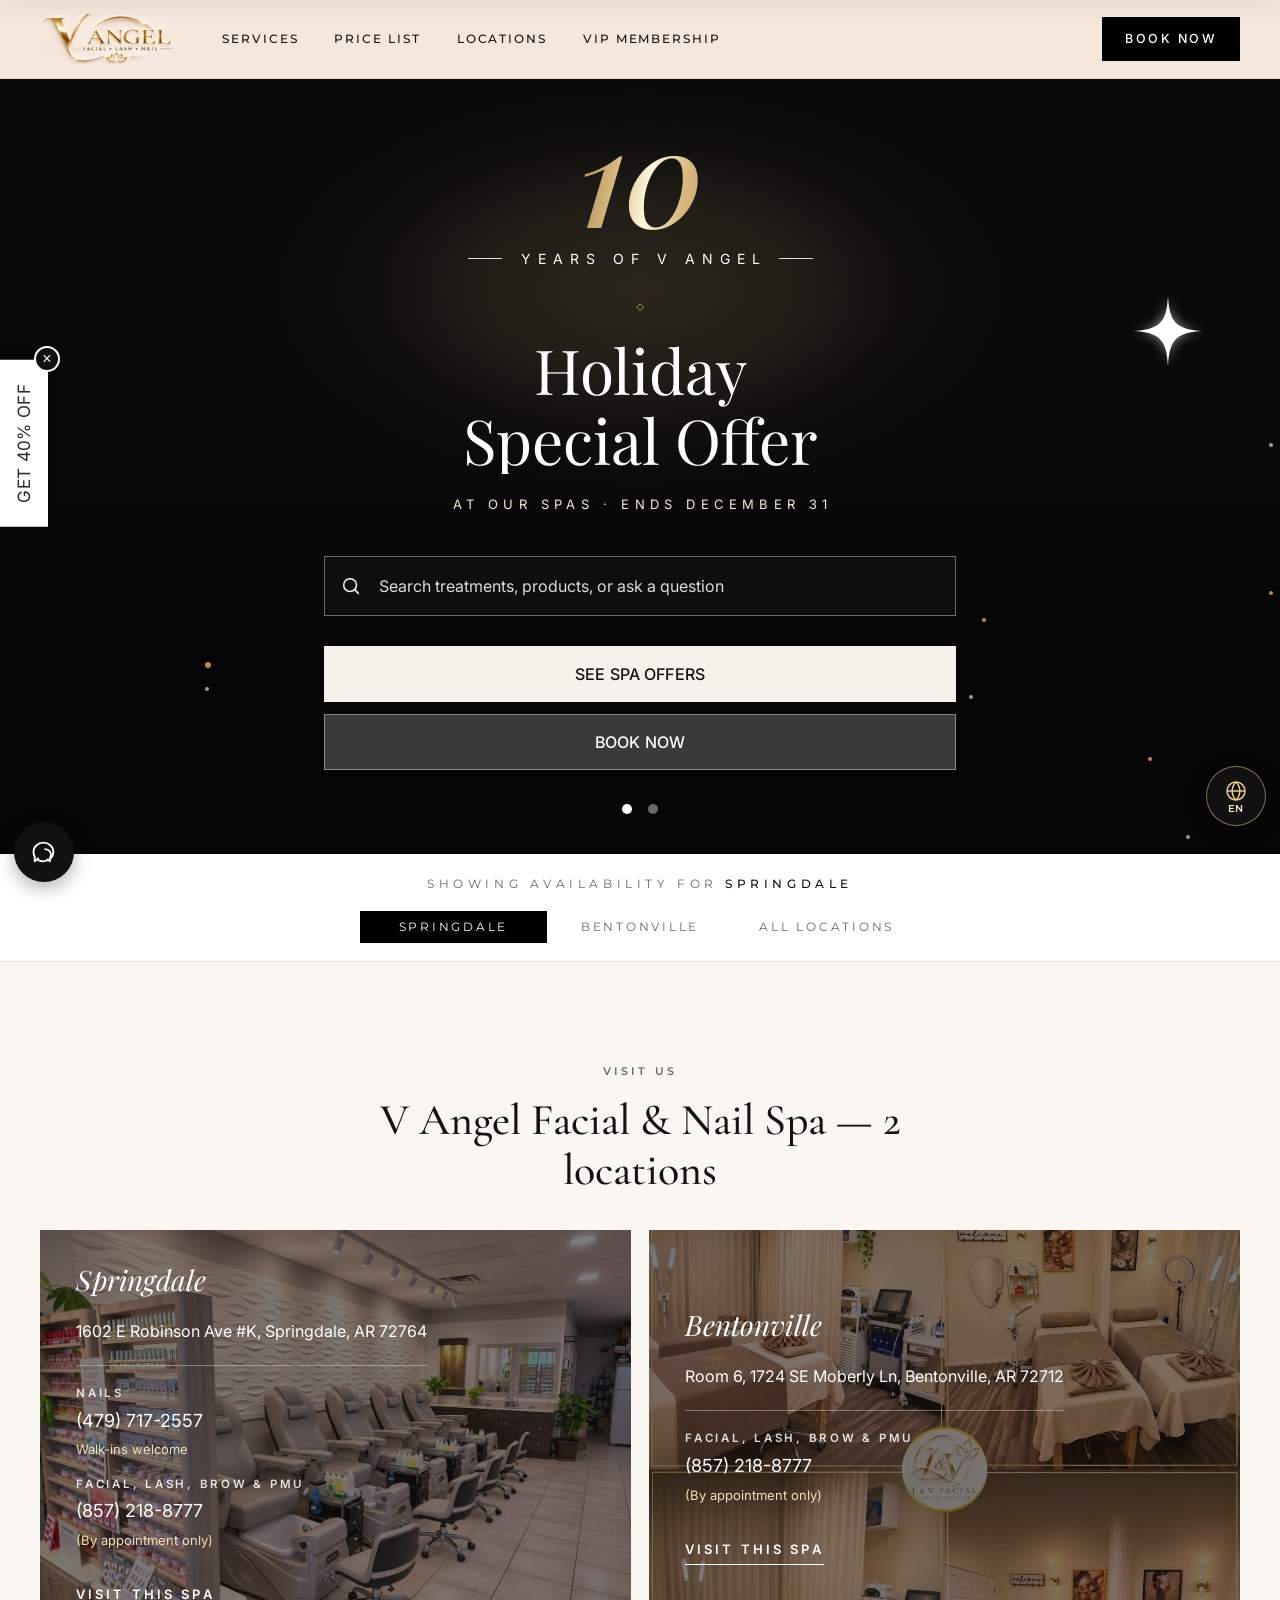
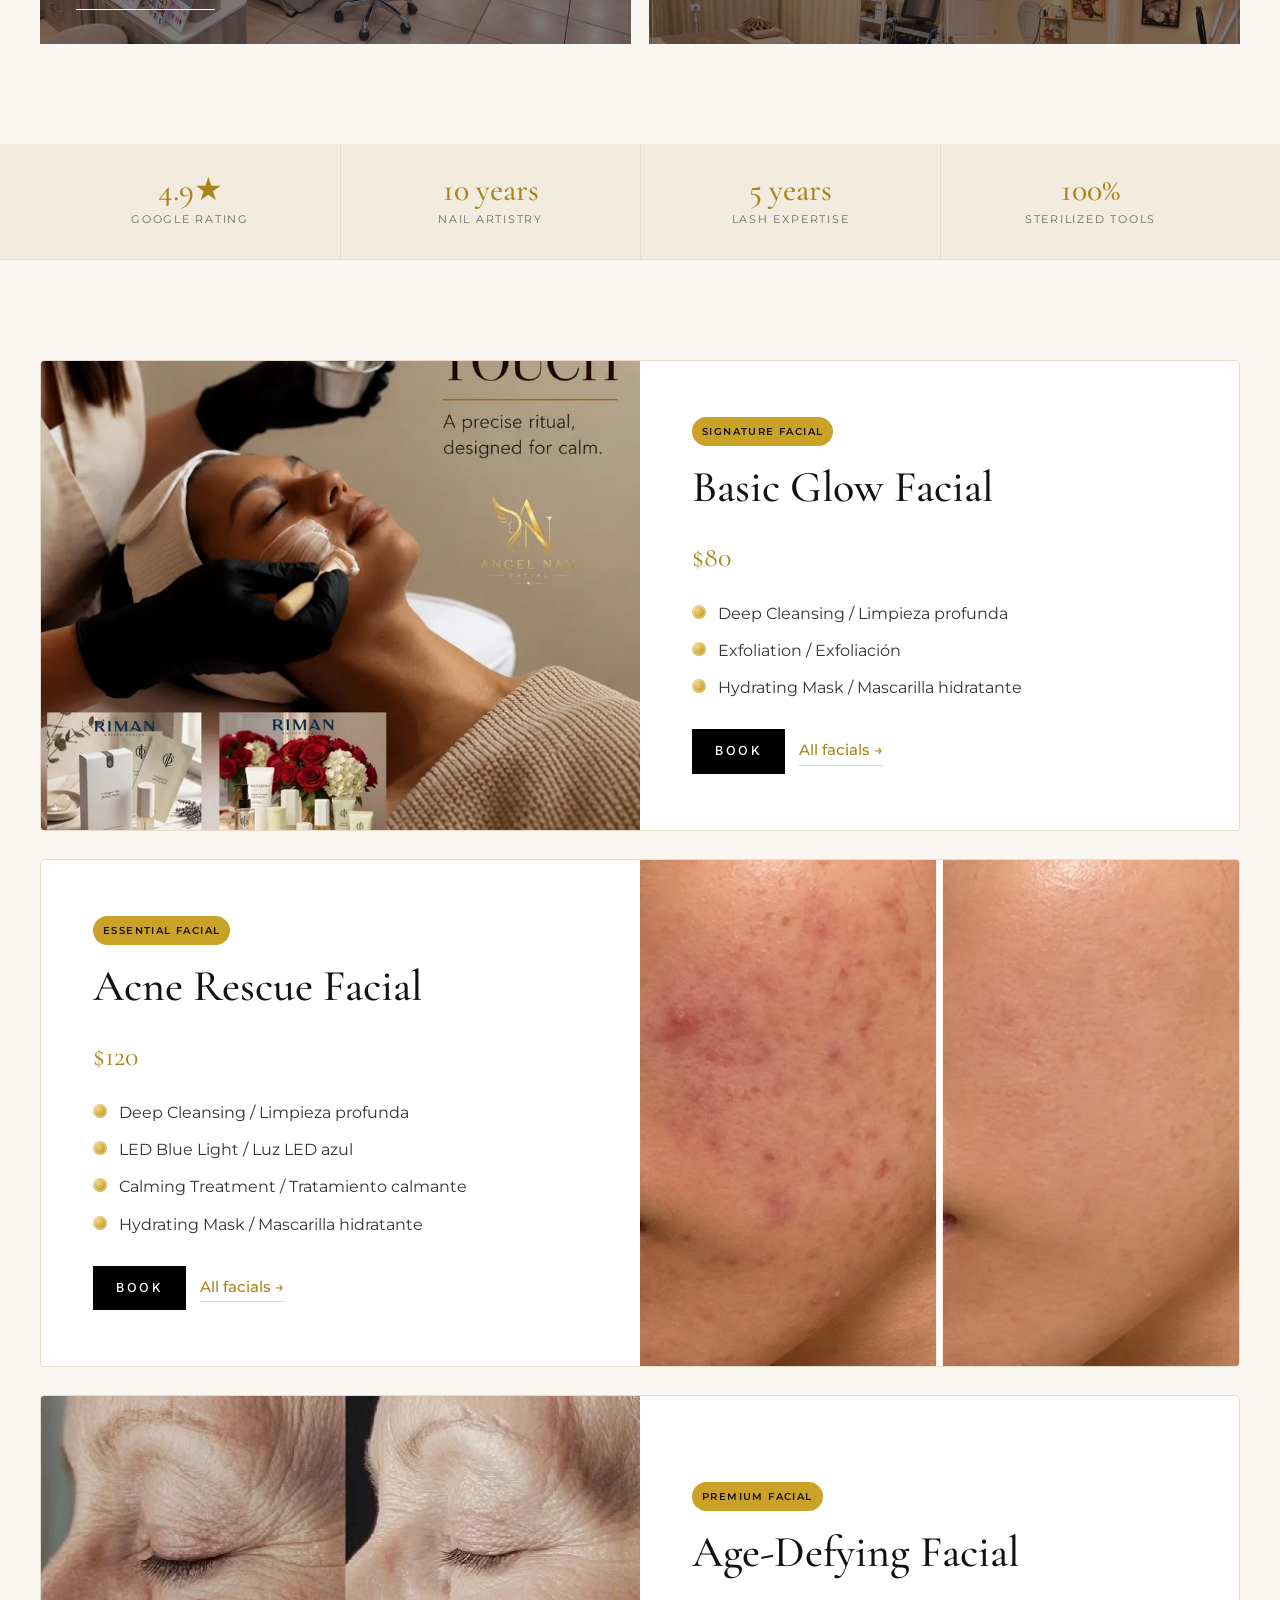
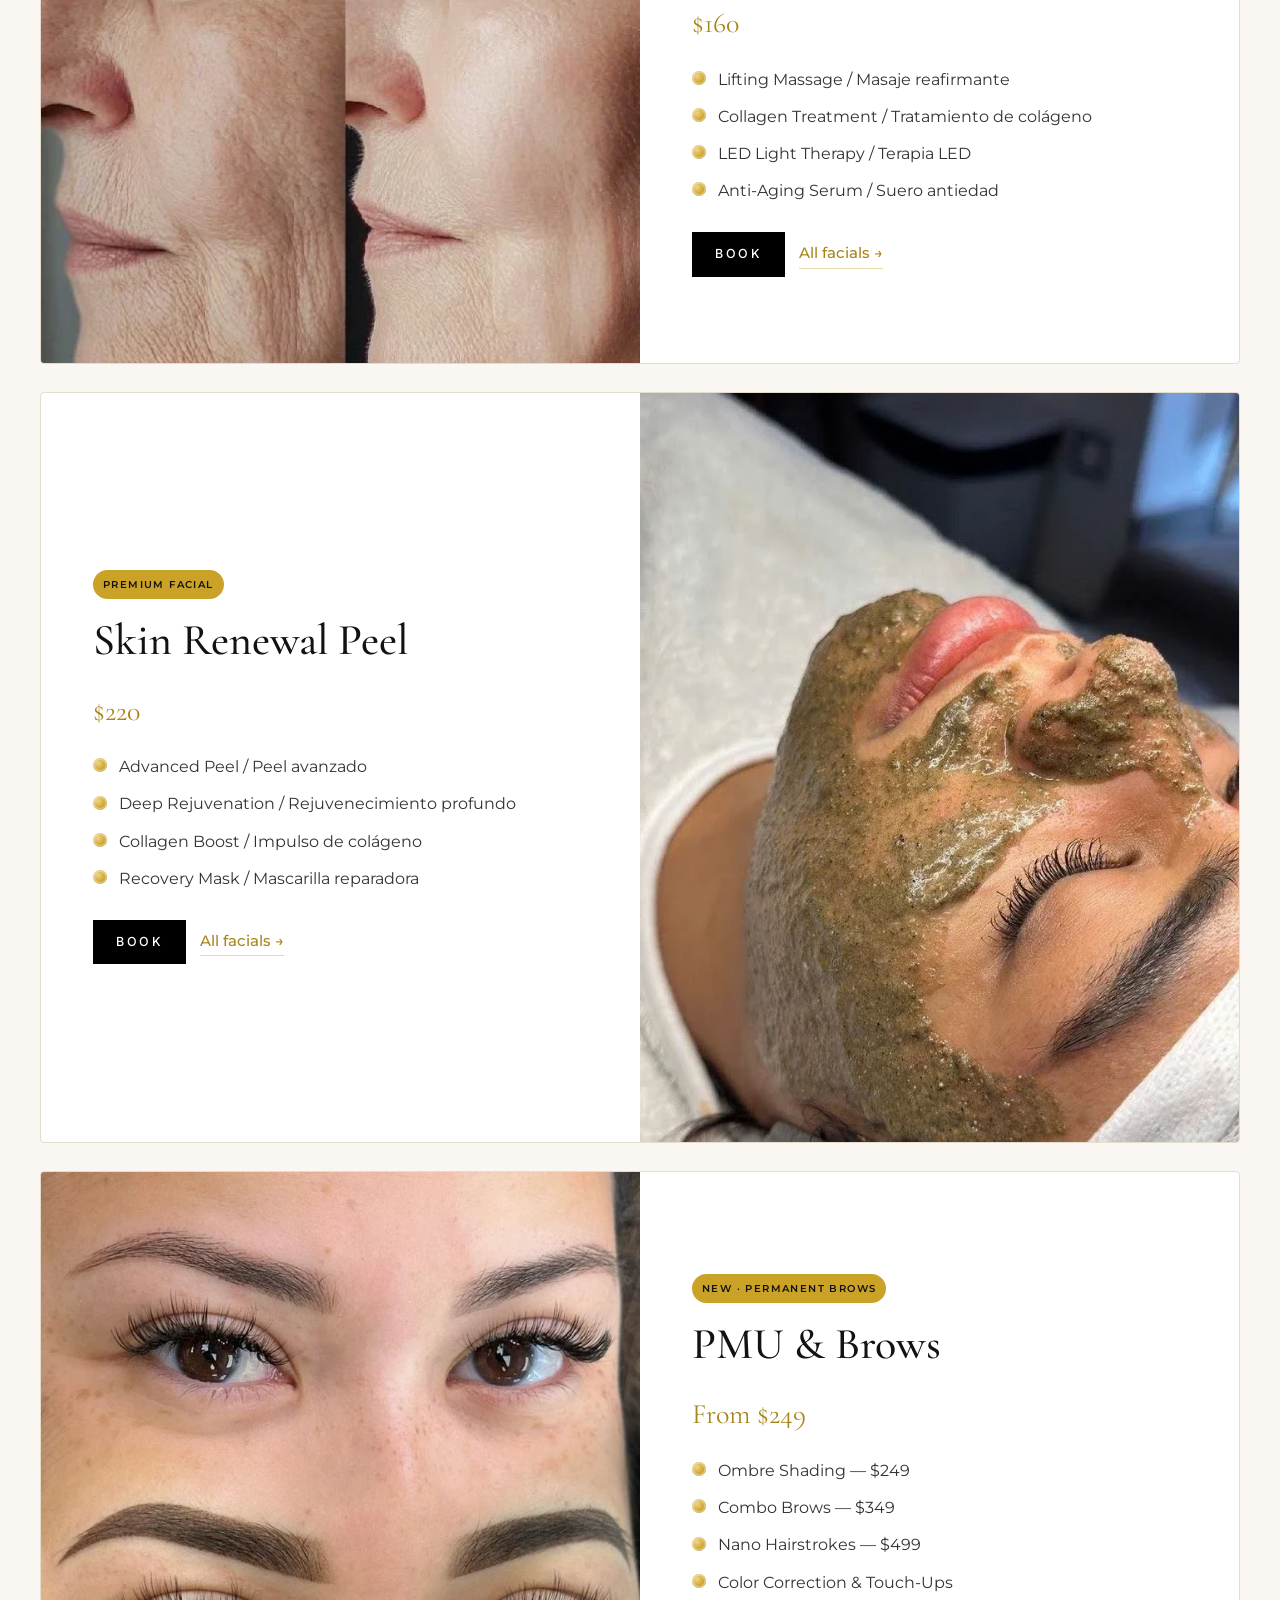
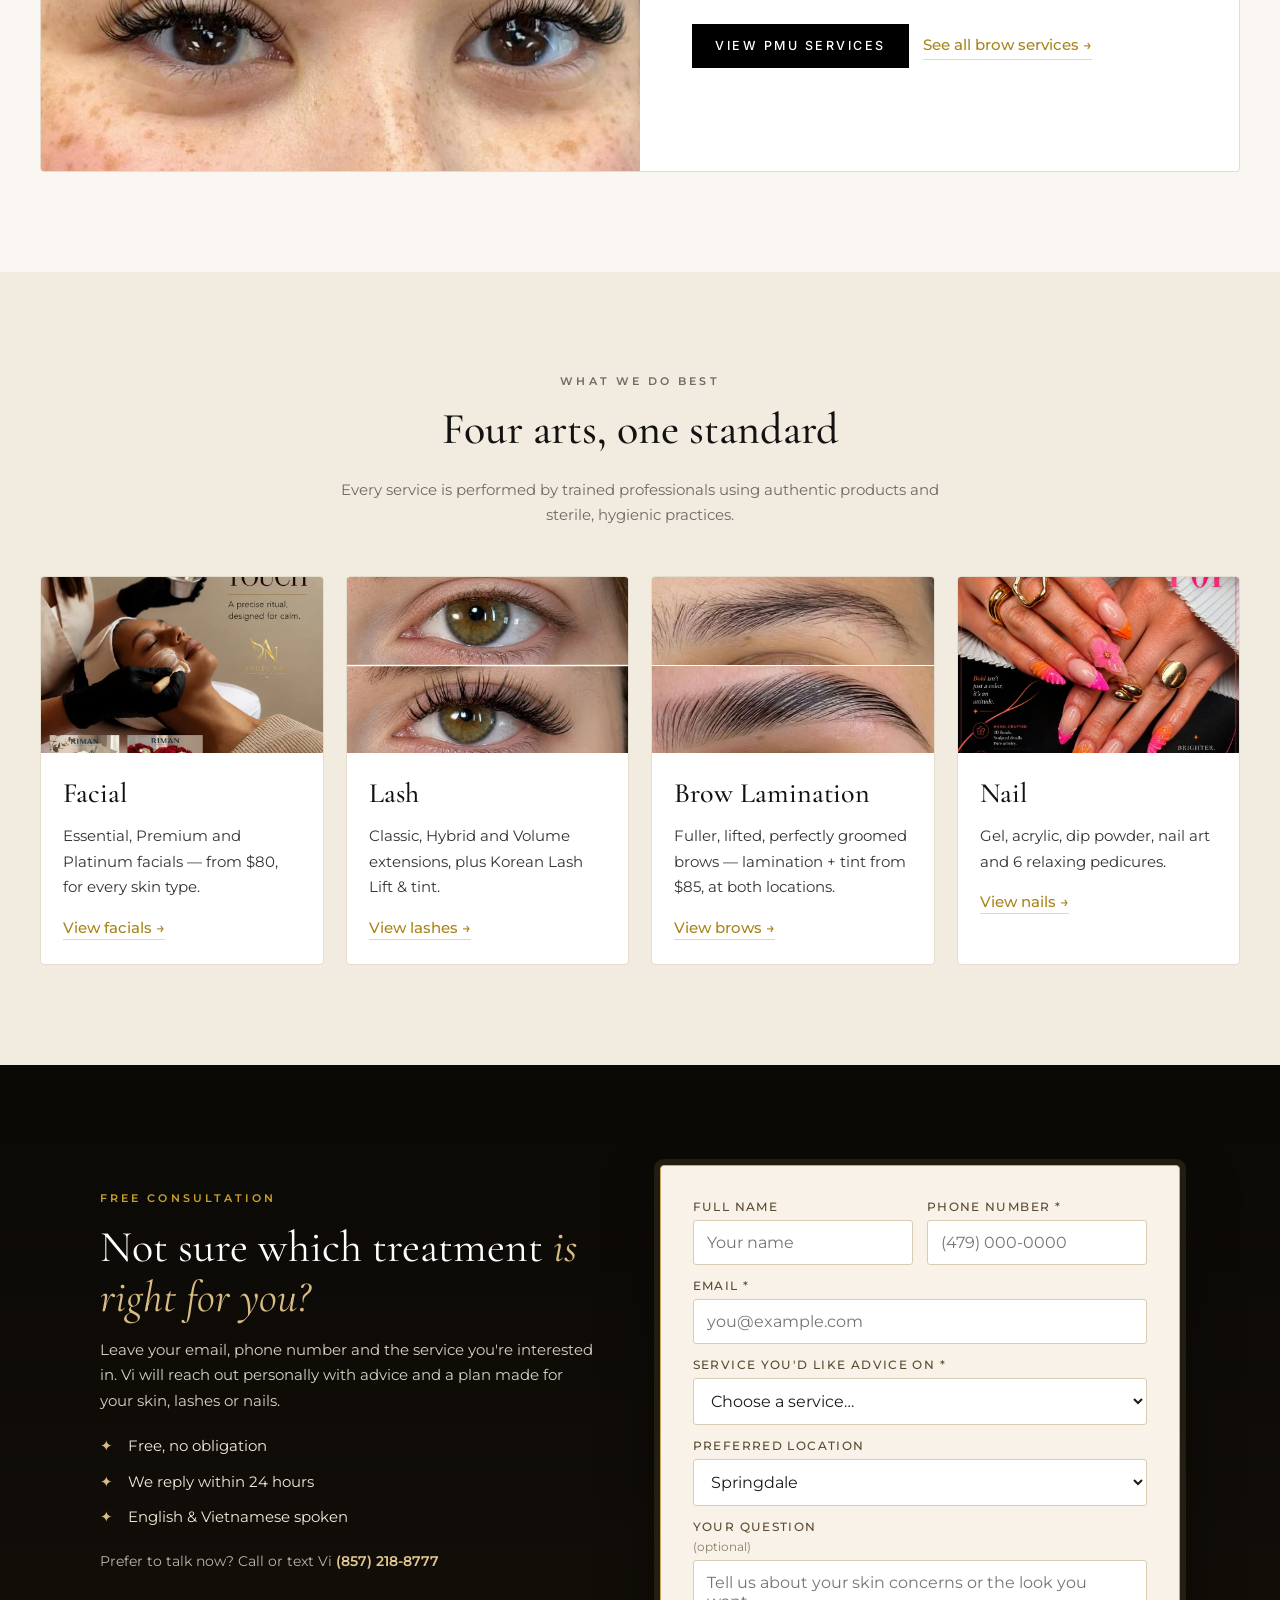
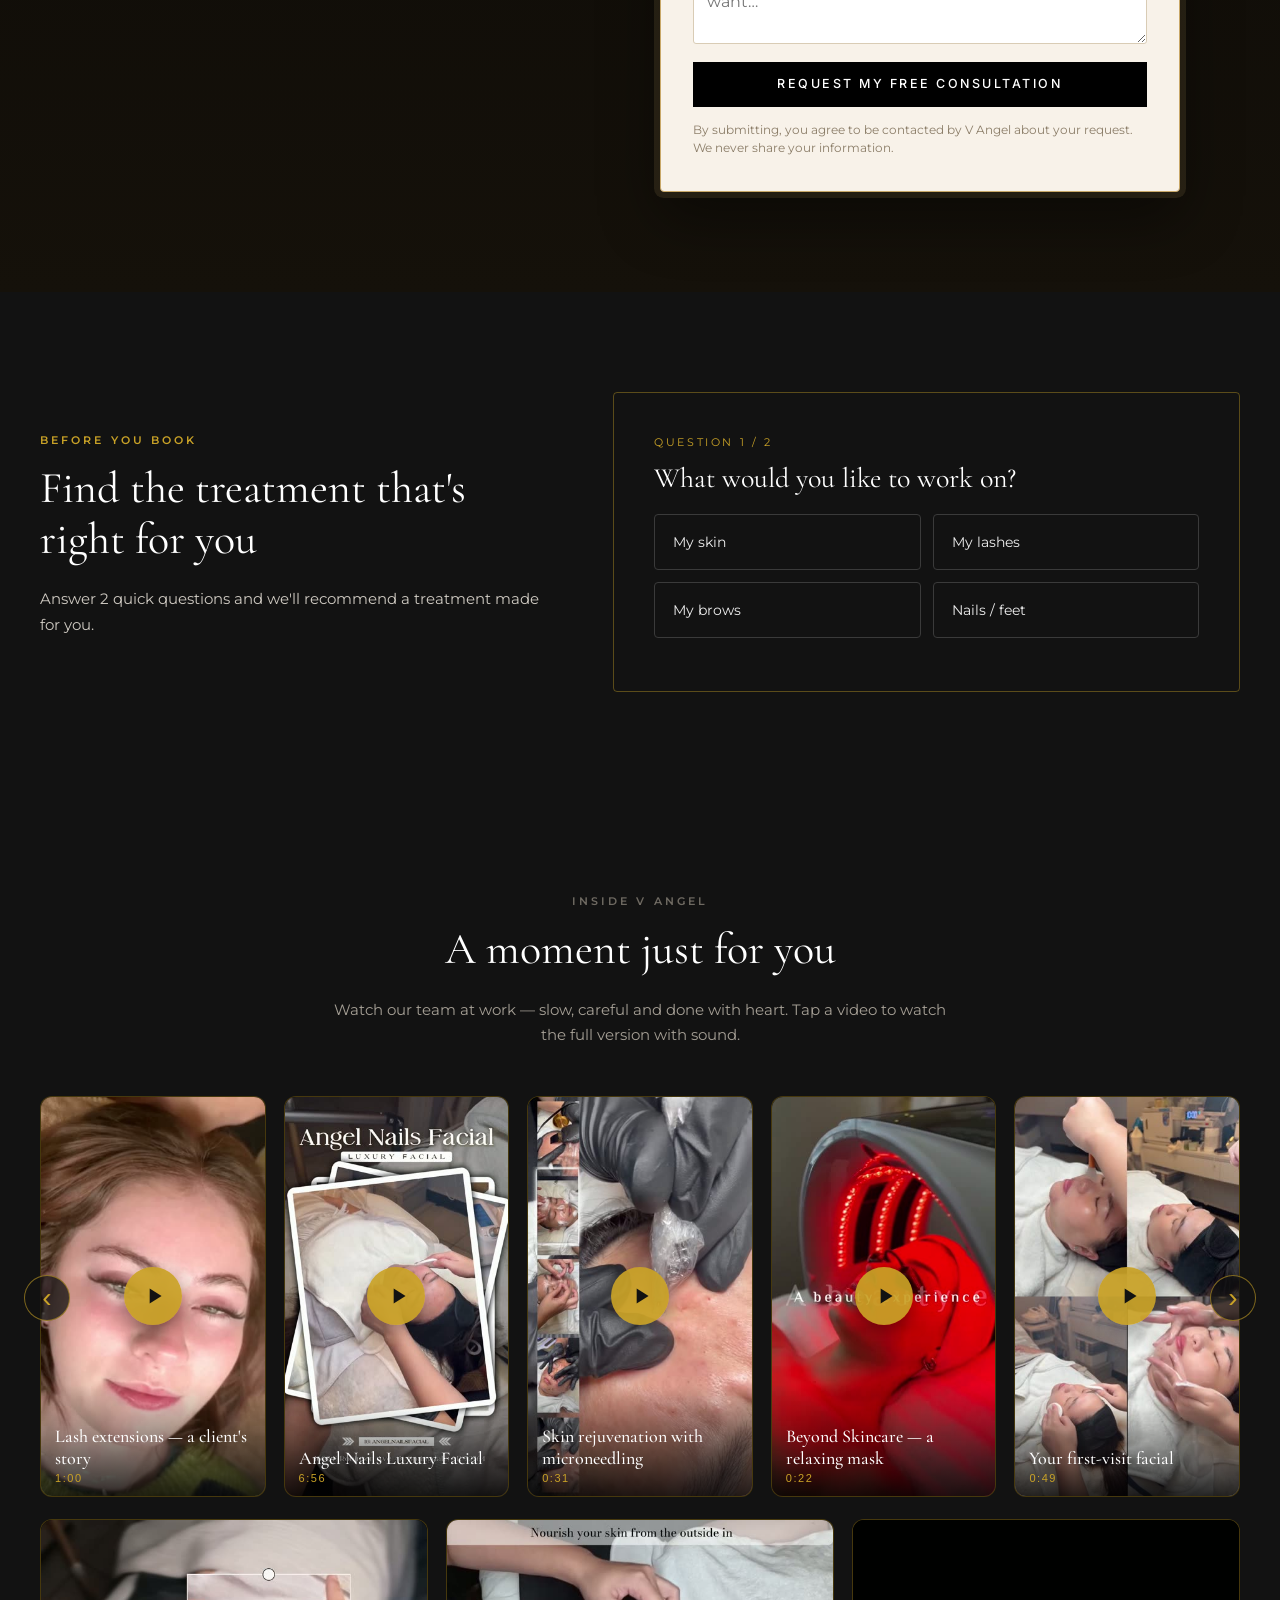
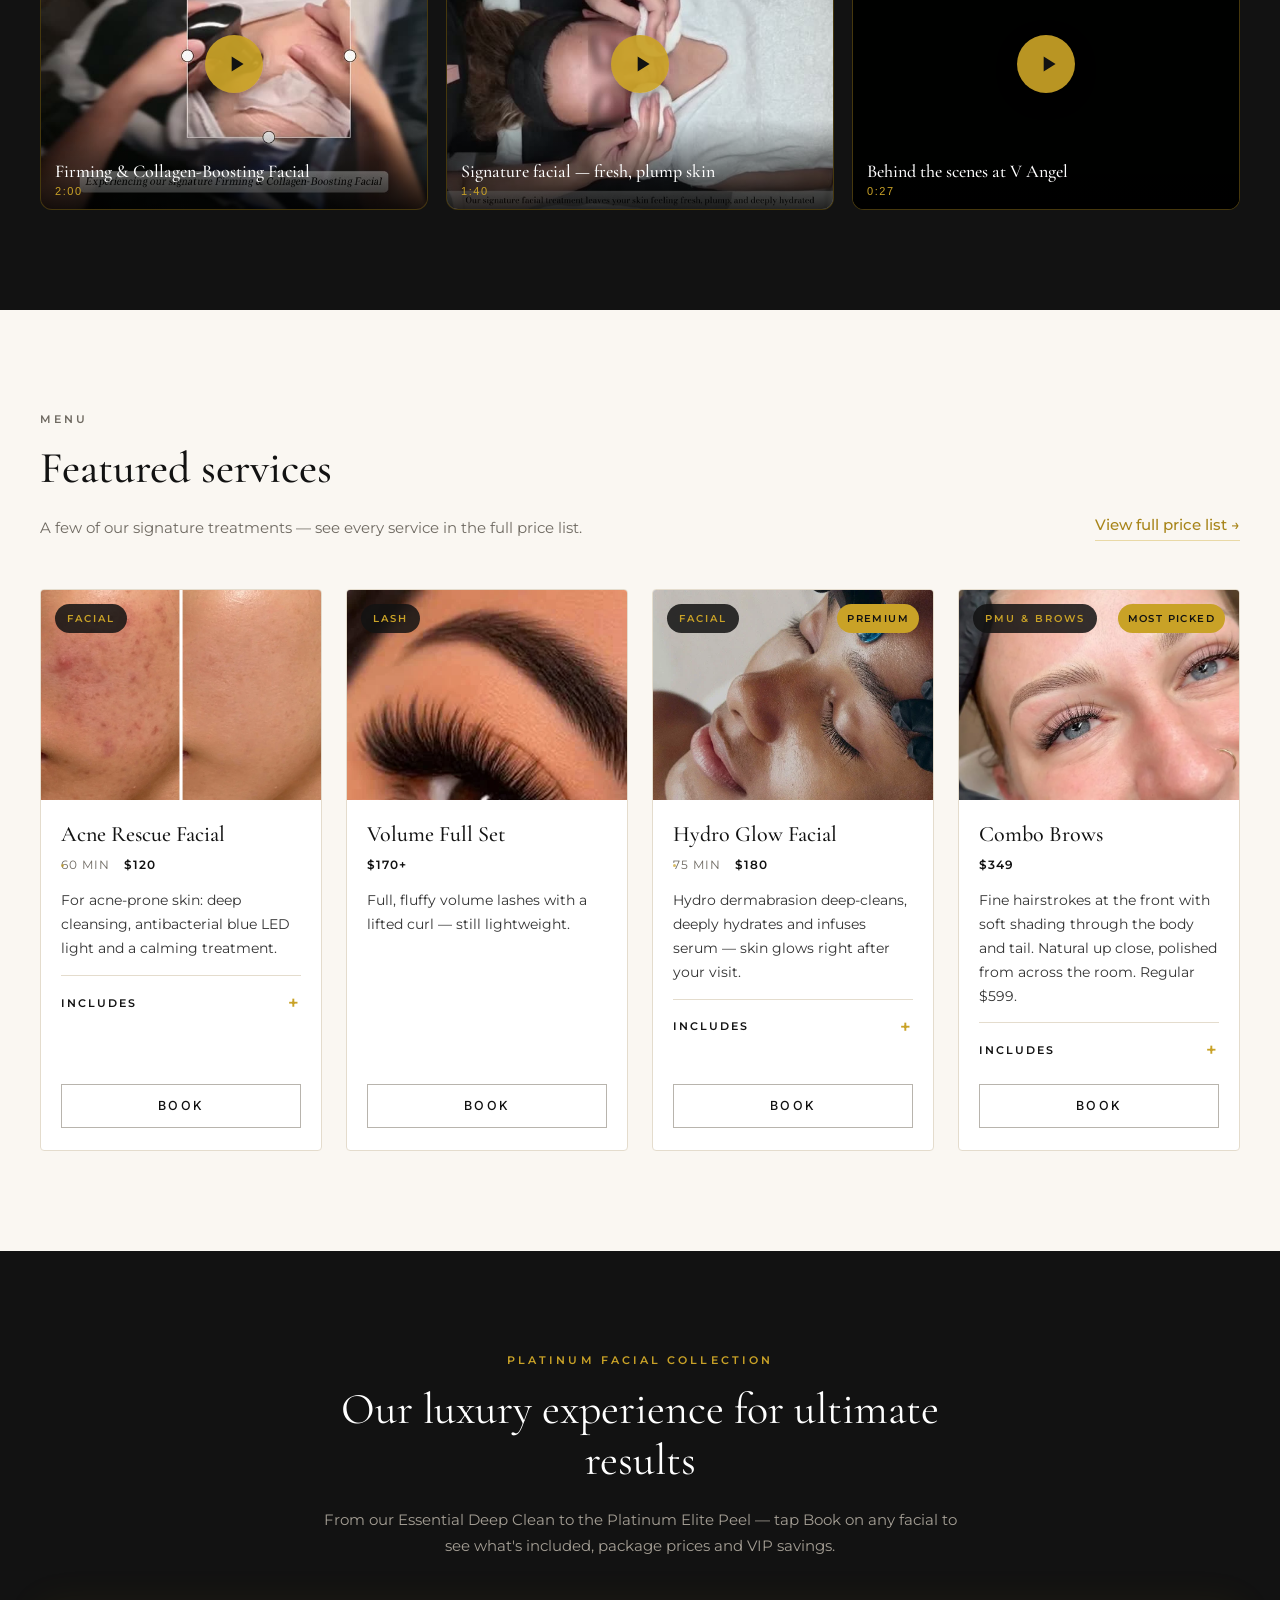
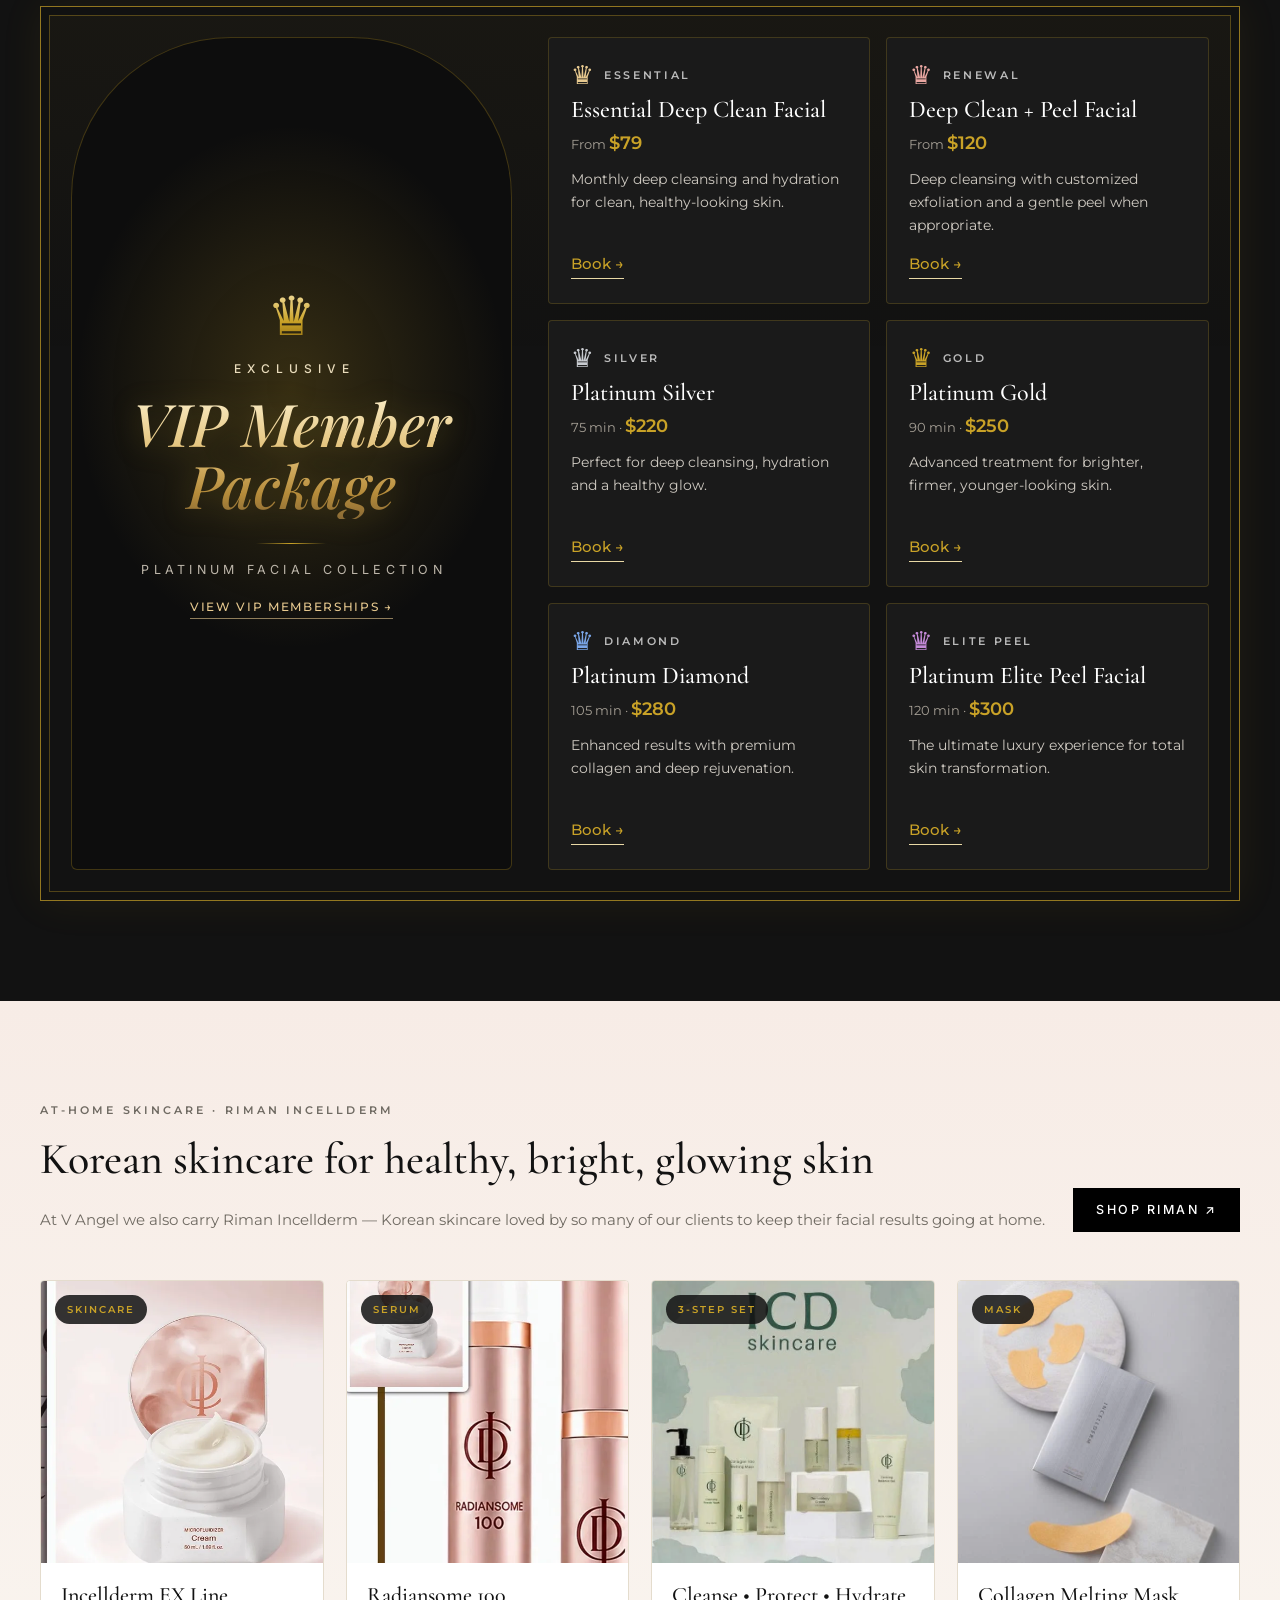
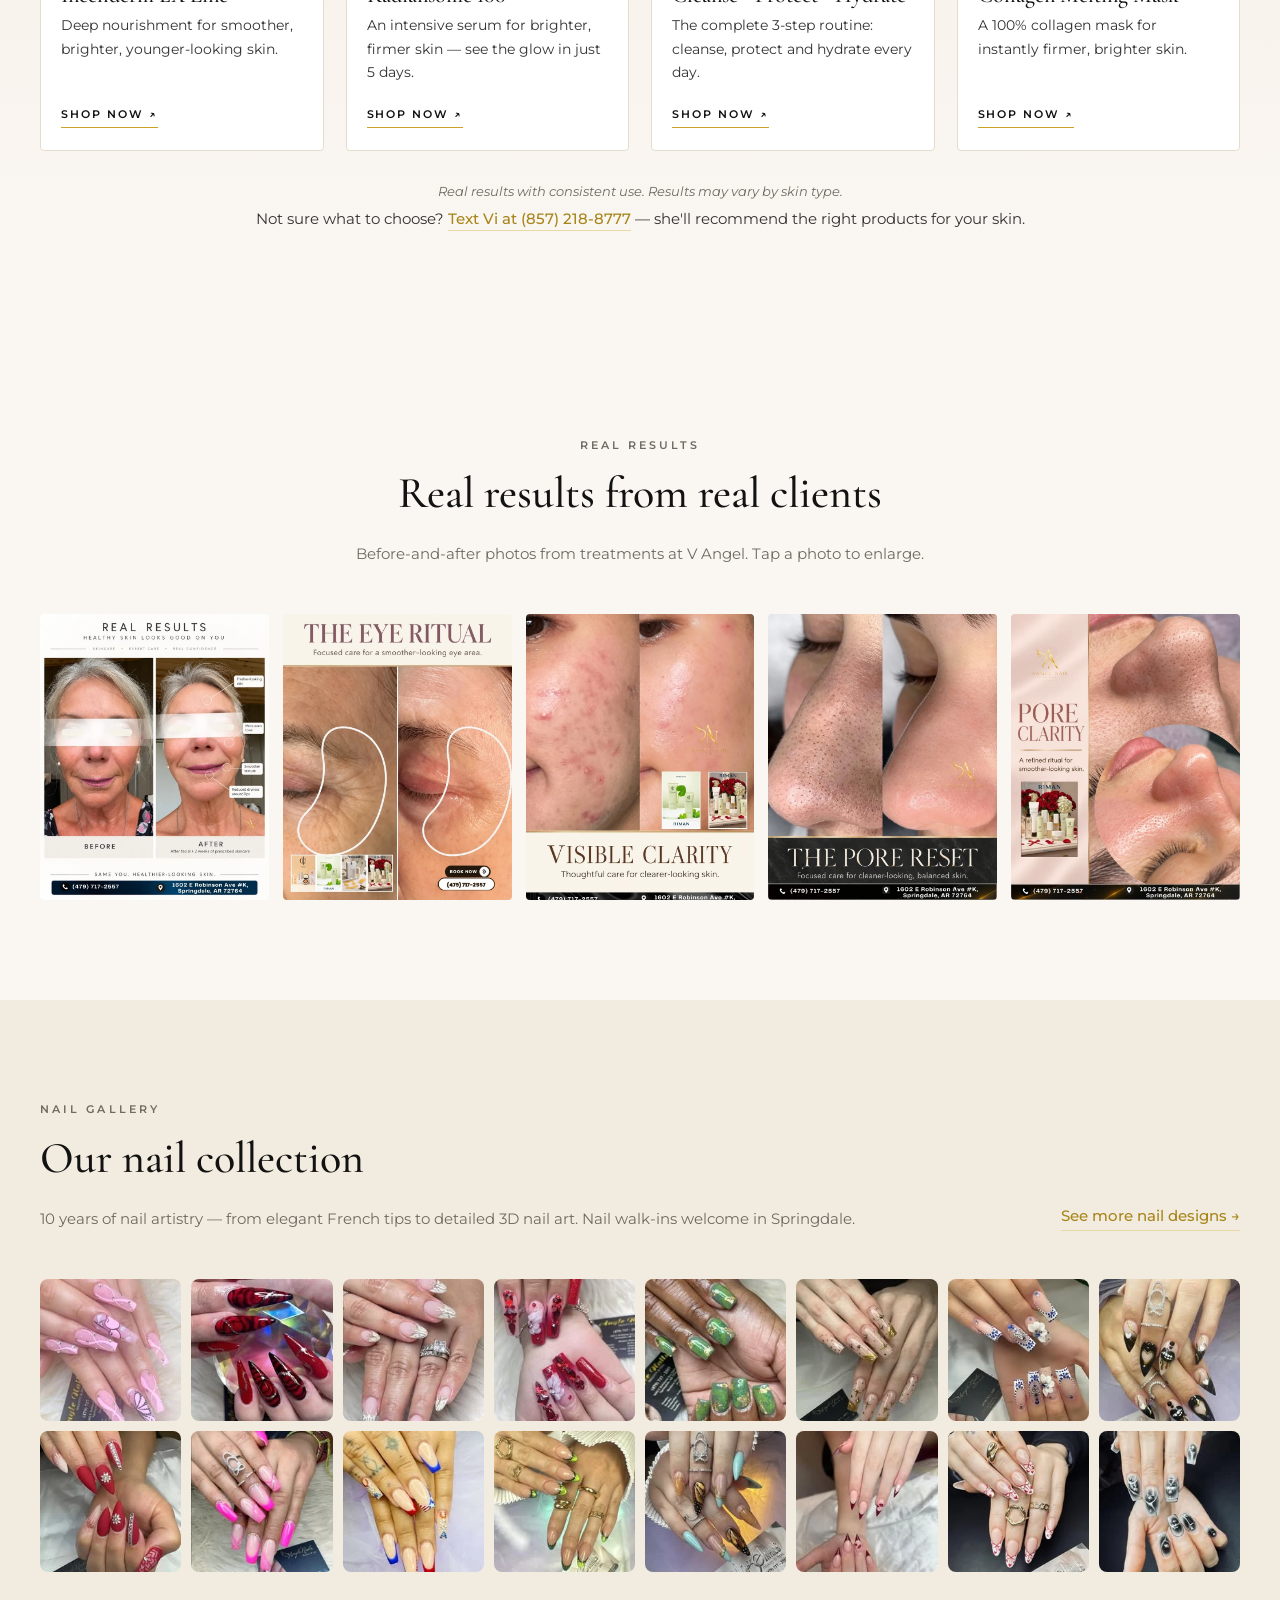
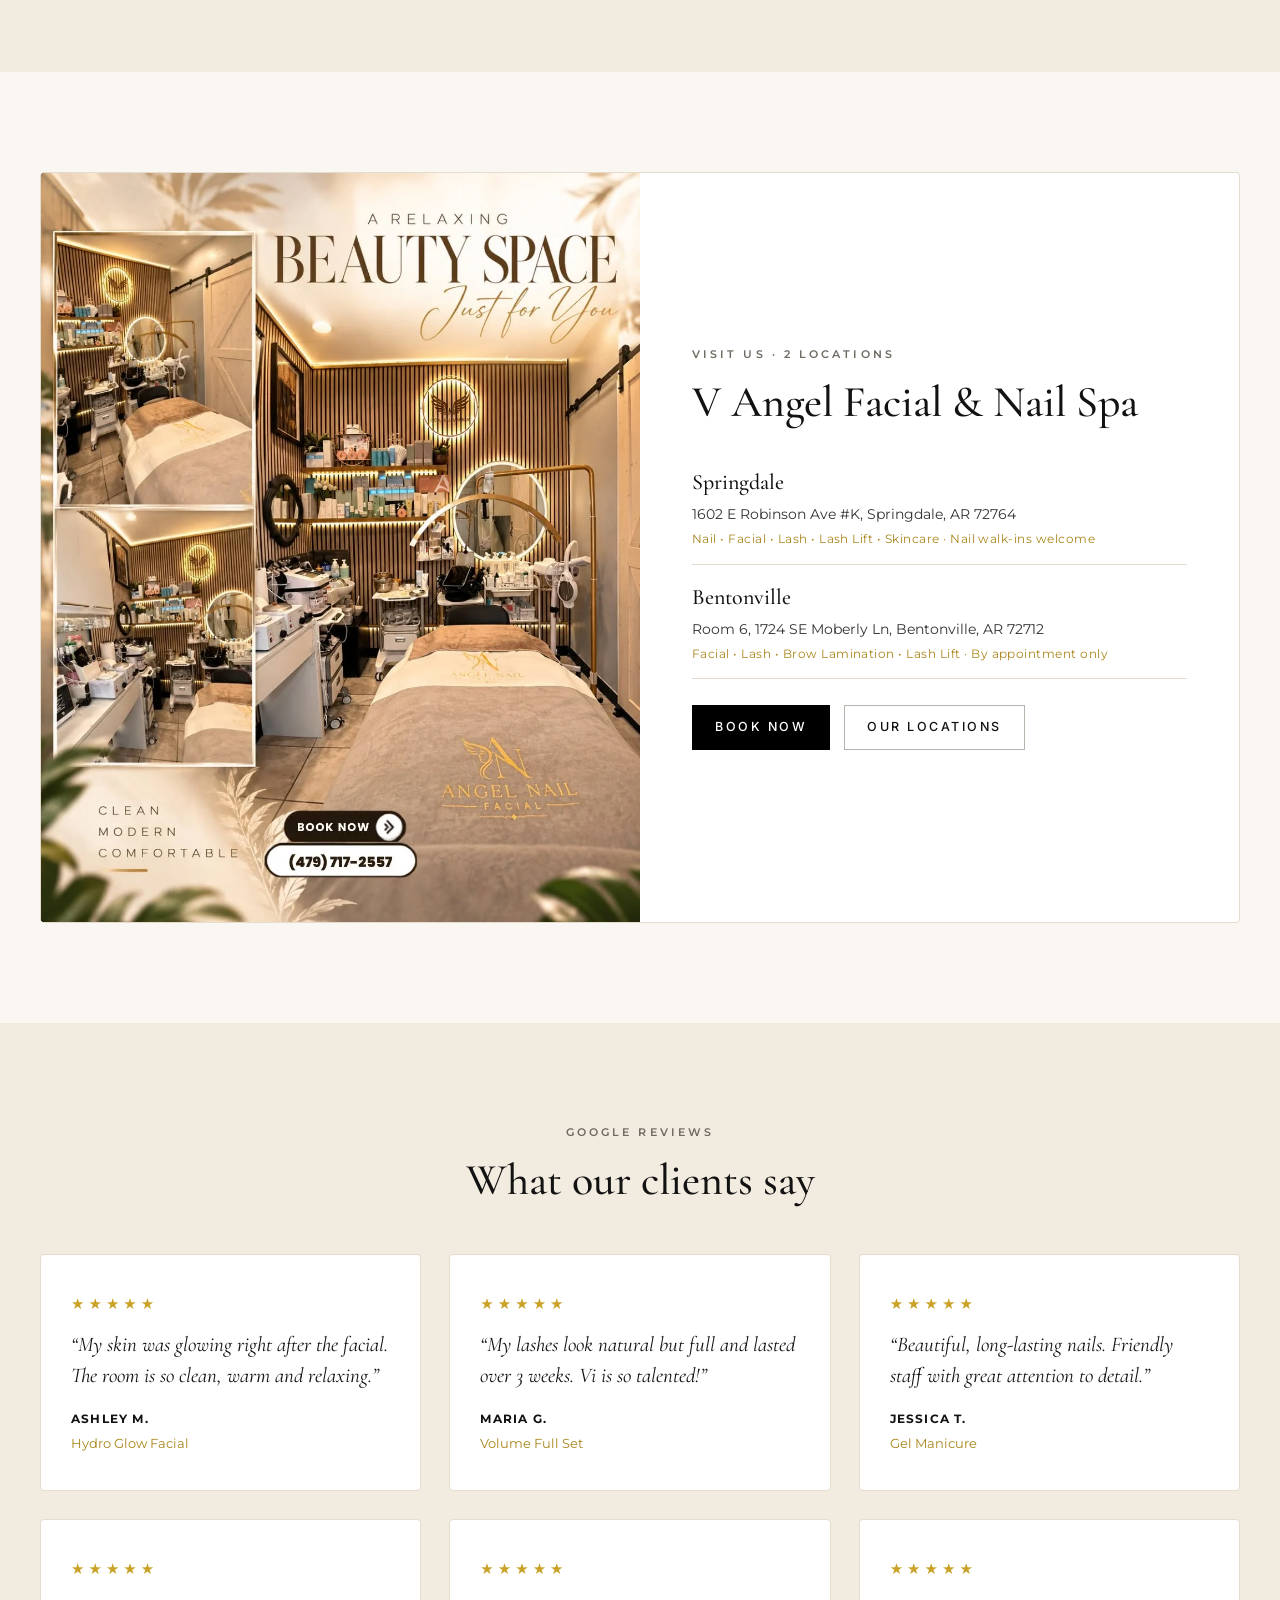
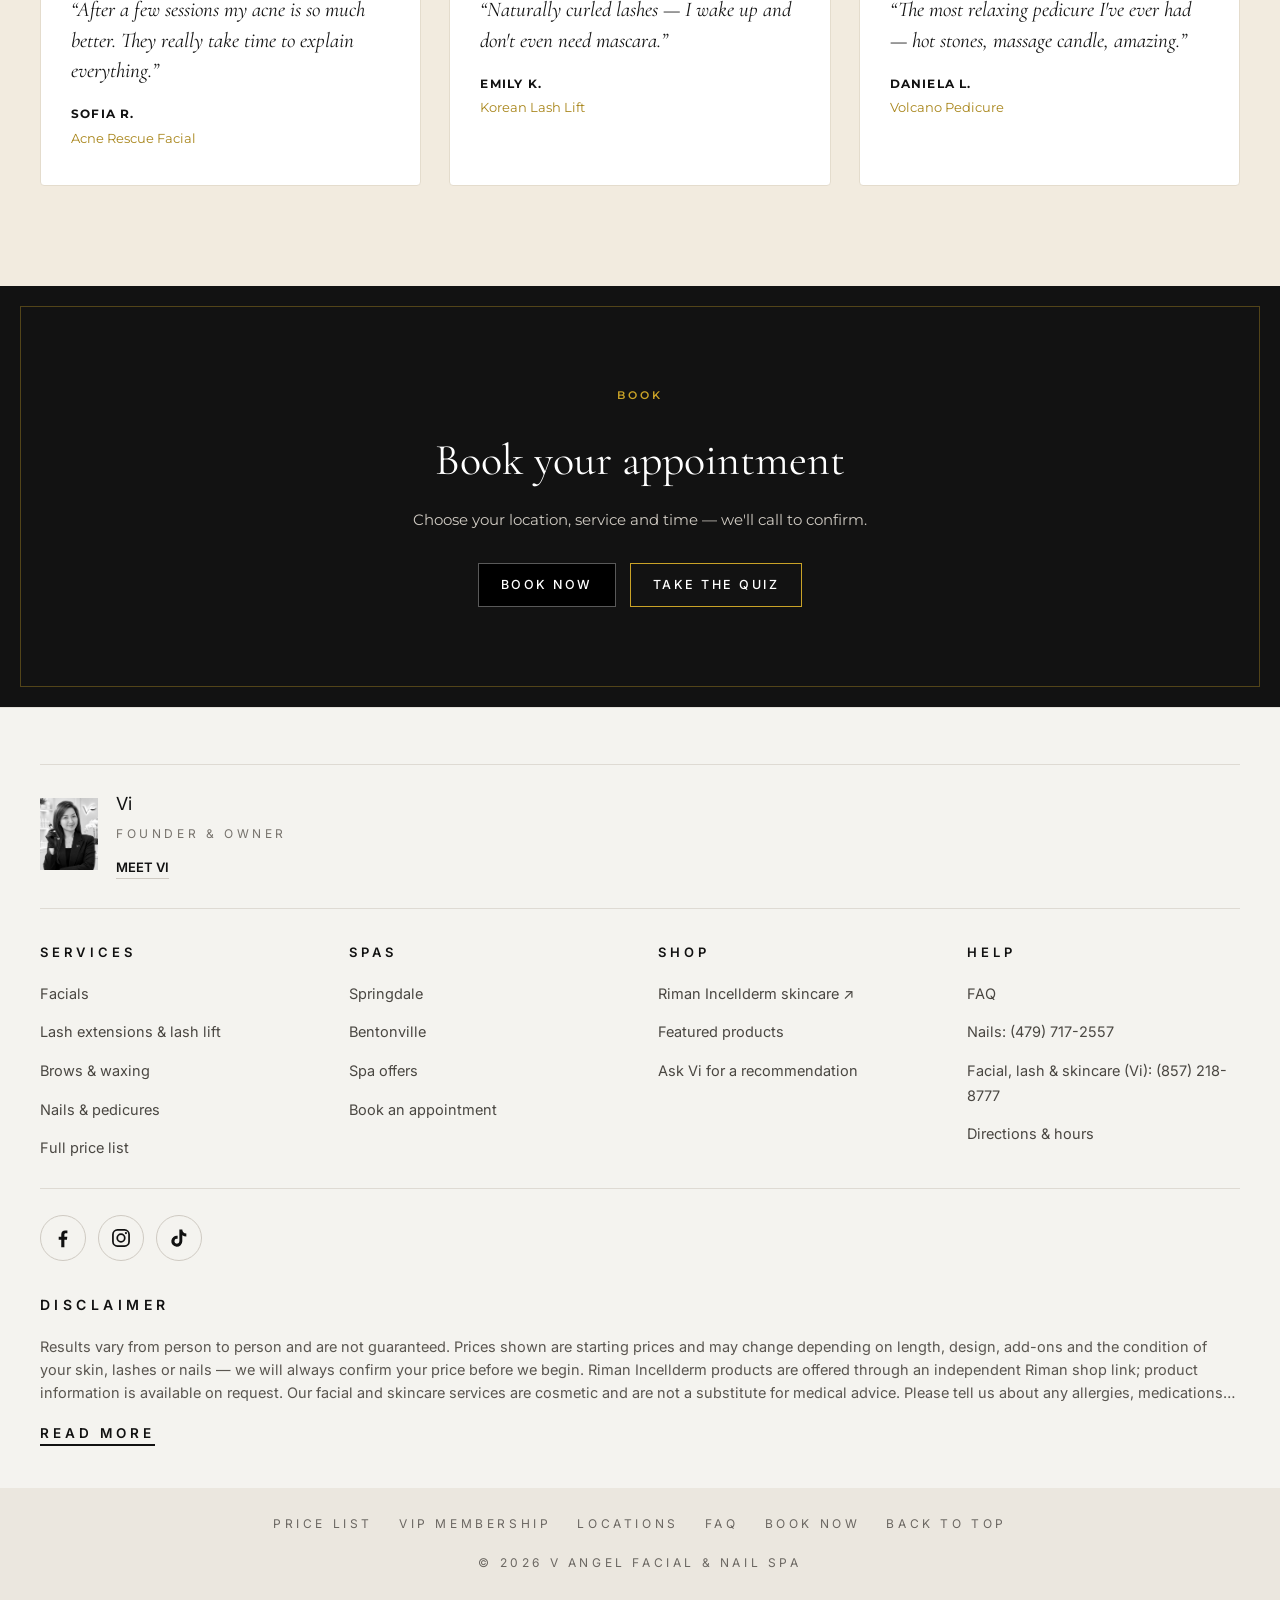
==== commit 26942dc3: "PMU & Brows services, clean URLs (/services/<category>, /locations, /vip) Co-Authored-By: Claude Opu" ====
--- a/index.html
+++ b/index.html
@@ -2,6 +2,7 @@
 <html lang="en">
 <head>
   <meta charset="UTF-8" />
+  <!--va-base--><script>(function(){var p=location.pathname,m=p.match(/^(.*?\/)(?:(?:services|locations|vip)(?:\/[a-z-]+)?\/?(?:index\.html)?|[a-z-]+\.html)?$/);var b=m?m[1]:"/";document.write('<base href="'+b+'">');var o=p.match(/\/(treatments|salon|vip)\.html$/);if(o){var r={treatments:"services/",salon:"locations/",vip:"vip/"}[o[1]],q=new URLSearchParams(location.search),c=q.get("loai");if(o[1]==="treatments"&&c){r+=c+"/";q.delete("loai");}var s=q.toString();location.replace(b+r+(s?"?"+s:"")+location.hash);}})();</script>
   <meta name="viewport" content="width=device-width, initial-scale=1" />
   <title>V Angel Facial &amp; Nail Spa | Facials, Lashes, Brows &amp; Nails in Springdale &amp; Bentonville, AR</title>
   <meta name="description" content="V Angel Facial &amp; Nail Spa — luxury facials, lash extensions, brows, nails and pedicures in Springdale and Bentonville, AR. Book online or call (479) 717-2557." />
@@ -9,7 +10,7 @@
   <link rel="preconnect" href="https://fonts.googleapis.com" />
   <link rel="preconnect" href="https://fonts.gstatic.com" crossorigin />
   <link href="https://fonts.googleapis.com/css2?family=Cormorant+Garamond:ital,wght@0,400;0,500;0,600;1,400&family=Montserrat:wght@300;400;500;600&family=Playfair+Display:wght@400;500&family=Inter:wght@400;500&display=swap" rel="stylesheet" />
-  <link rel="stylesheet" href="style.css?v=20261120d" />
+  <link rel="stylesheet" href="style.css?v=20261121b" />
 </head>
 <body data-page="home">
   <div id="site-header"></div>
@@ -32,12 +33,12 @@
             <p class="jdia" aria-hidden="true">◇</p>
             <h2 class="jtitle"><span class="jw jw--one">Holiday Special Offer</span></h2>
             <p class="jsub">At our spas · Ends December 31</p>
-            <form class="mslide__search jsearch" action="treatments.html" role="search">
+            <form class="mslide__search jsearch" action="services/" role="search">
               <svg class="mslide__search-ico" viewBox="0 0 24 24" aria-hidden="true"><circle cx="11" cy="11" r="7"/><path d="M20 20l-4-4"/></svg>
               <input type="search" name="q" placeholder="Search treatments, products, or ask a question" aria-label="Search treatments" />
             </form>
             <div class="mslide__btns jbtns">
-              <a href="salon.html#uu-dai" class="mbtn mbtn--light">See Spa Offers</a>
+              <a href="locations/#uu-dai" class="mbtn mbtn--light">See Spa Offers</a>
               <a href="#" class="mbtn mbtn--dark" data-book="Basic Glow Facial">Book Now</a>
             </div>
           </div>
@@ -48,13 +49,13 @@
             <p class="mslide__eyebrow">V Angel</p>
             <h2 class="mslide__title">Your Beauty.<br />Our Passion.</h2>
             <p class="mslide__text">Luxury facials, lashes, brows and nails in Springdale and Bentonville.</p>
-            <form class="mslide__search" action="treatments.html" role="search">
+            <form class="mslide__search" action="services/" role="search">
               <svg class="mslide__search-ico" viewBox="0 0 24 24" aria-hidden="true"><circle cx="11" cy="11" r="7"/><path d="M20 20l-4-4"/></svg>
               <input type="search" name="q" placeholder="Search treatments, products, or ask a question" aria-label="Search treatments" />
             </form>
             <div class="mslide__btns">
               <a href="#" class="mbtn mbtn--light" data-book>Book Appointment</a>
-              <a href="treatments.html" class="mbtn mbtn--ghost">Explore Treatments</a>
+              <a href="services/" class="mbtn mbtn--ghost">Explore Treatments</a>
             </div>
           </div>
         </div>
@@ -109,19 +110,19 @@
           <p>Every service is performed by trained professionals using authentic products and sterile, hygienic practices.</p>
         </div>
         <div class="cats">
-          <a href="treatments.html?loai=facial" class="cat reveal">
+          <a href="services/facial/" class="cat reveal">
             <div class="cat__media"><img src="images/svc-basic-glow.webp" alt="Facial at V Angel" loading="lazy" /></div>
             <div class="cat__body"><h3>Facial</h3><p>Essential, Premium and Platinum facials — from $80, for every skin type.</p><span class="link-gold">View facials →</span></div>
           </a>
-          <a href="treatments.html?loai=lash" class="cat reveal">
+          <a href="services/lash/" class="cat reveal">
             <div class="cat__media"><img src="images/svc-lash-ba.webp?v=2" alt="Before and after lash extensions at V Angel" loading="lazy" /></div>
             <div class="cat__body"><h3>Lash</h3><p>Classic, Hybrid and Volume extensions, plus Korean Lash Lift &amp; tint.</p><span class="link-gold">View lashes →</span></div>
           </a>
-          <a href="treatments.html?loai=brow" class="cat reveal">
+          <a href="services/brow/" class="cat reveal">
             <div class="cat__media"><img src="images/svc-brow-ba.webp" alt="Before and after brow lamination at V Angel" loading="lazy" /></div>
             <div class="cat__body"><h3>Brow Lamination</h3><p>Fuller, lifted, perfectly groomed brows — lamination + tint from $85, at both locations.</p><span class="link-gold">View brows →</span></div>
           </a>
-          <a href="treatments.html?loai=nail" class="cat reveal">
+          <a href="services/nail/" class="cat reveal">
             <div class="cat__media"><img src="images/svc-nail-art.webp" alt="Nail art at V Angel" loading="lazy" /></div>
             <div class="cat__body"><h3>Nail</h3><p>Gel, acrylic, dip powder, nail art and 6 relaxing pedicures.</p><span class="link-gold">View nails →</span></div>
           </a>
@@ -209,7 +210,7 @@
             <h2>Featured services</h2>
             <p>A few of our signature treatments — see every service in the full price list.</p>
           </div>
-          <a href="treatments.html#bang-gia" class="link-gold">View full price list →</a>
+          <a href="services/#bang-gia" class="link-gold">View full price list →</a>
         </div>
         <div class="grid grid--4" id="popularGrid"></div>
       </div>
@@ -267,7 +268,7 @@
             <h2>Our nail collection</h2>
             <p>10 years of nail artistry — from elegant French tips to detailed 3D nail art. Nail walk-ins welcome in Springdale.</p>
           </div>
-          <a href="treatments.html#nail-gallery" class="link-gold">See more nail designs →</a>
+          <a href="services/#nail-gallery" class="link-gold">See more nail designs →</a>
         </div>
         <div class="gallery gallery--sq" data-gallery="nails"></div>
       </div>
@@ -284,7 +285,7 @@
             <ul class="visit__locs" id="visitLocs"></ul>
             <div class="btn-row">
               <a href="#" class="btn btn--gold" data-book>Book Now</a>
-              <a href="salon.html" class="btn btn--outline">Our locations</a>
+              <a href="locations/" class="btn btn--outline">Our locations</a>
             </div>
           </div>
         </div>
@@ -318,9 +319,9 @@
 
   <div id="site-footer"></div>
 
-  <script src="data.js?v=20261120f"></script>
-  <script src="i18n-vi.js?v=20261120b"></script>
-  <script src="common.js?v=20261120e"></script>
+  <script src="data.js?v=20261121a"></script>
+  <script src="i18n-vi.js?v=20261121b"></script>
+  <script src="common.js?v=20261121c"></script>
   <script>
     /* Dịch vụ nổi bật (4 khối, ảnh xen kẽ trái/phải) — nội dung theo menu in tại salon */
     const FEATURED = [
@@ -331,21 +332,24 @@
       { name: "Age-Defying Facial", badge: "Premium Facial", price: "$160",
         list: ["Lifting Massage / Masaje reafirmante", "Collagen Treatment / Tratamiento de colágeno", "LED Light Therapy / Terapia LED", "Anti-Aging Serum / Suero antiedad"] },
       { name: "Skin Renewal Peel", badge: "Premium Facial", price: "$220",
-        list: ["Advanced Peel / Peel avanzado", "Deep Rejuvenation / Rejuvenecimiento profundo", "Collagen Boost / Impulso de colágeno", "Recovery Mask / Mascarilla reparadora"] }
+        list: ["Advanced Peel / Peel avanzado", "Deep Rejuvenation / Rejuvenecimiento profundo", "Collagen Boost / Impulso de colágeno", "Recovery Mask / Mascarilla reparadora"] },
+      { name: "PMU & Brows", badge: "New · Permanent Brows", price: "From $249", image: "images/feat-pmu.webp",
+        link: "services/pmu/#dich-vu", linkLabel: "View PMU services", cta: "See all brow services →", ctaLink: "services/#pmu",
+        list: ["Ombre Shading — $249", "Combo Brows — $349", "Nano Hairstrokes — $499", "Color Correction & Touch-Ups"] }
     ];
     $("#featured").innerHTML = FEATURED.map((f, i) => {
       const t = TREATMENTS.find(x => x.name === f.name) || {};
       return `
       <div class="feature reveal${i % 2 ? " feature--flip" : ""}">
-        <div class="feature__media card__media--facial">${t.image ? `<img src="${t.image}" alt="${f.name}" loading="lazy">` : ICONS.facial}</div>
+        ${f.link ? `<a class="feature__media card__media--facial" href="${f.link}" aria-label="${f.linkLabel}">` : `<div class="feature__media card__media--facial">`}${(f.image || t.image) ? `<img src="${f.image || t.image}" alt="${f.name}" loading="lazy">` : ICONS.facial}${f.link ? "</a>" : "</div>"}
         <div class="feature__body">
           <span class="card__badge card__badge--static">${f.badge}</span>
-          <h2>${f.name}</h2>
+          <h2>${f.link ? `<a href="${f.link}" class="feature__title-link">${f.name}</a>` : f.name}</h2>
           <p class="feature__price">${f.price}</p>
           <ul class="feature__list">${f.list.map(x => `<li>${x}</li>`).join("")}</ul>
           <div class="btn-row">
-            <a href="#" class="btn btn--gold" data-book="${f.name}">Book</a>
-            <a href="treatments.html?loai=facial" class="link-gold">All facials →</a>
+            ${f.link ? `<a href="${f.link}" class="btn btn--gold">${f.linkLabel}</a>` : `<a href="#" class="btn btn--gold" data-book="${f.name}">Book</a>`}
+            <a href="${f.ctaLink || "services/facial/"}" class="link-gold">${f.cta || "All facials →"}</a>
           </div>
         </div>
       </div>`;
@@ -357,7 +361,7 @@
     $("#popularGrid").innerHTML = TREATMENTS.filter(t => t.popular).slice(0, 4).sort((a, b) => priceNum(a) - priceNum(b)).map(treatmentCard).join("");
     $("#reviewList").innerHTML = REVIEWS.map(reviewCard).join("");
     $("#visitLocs").innerHTML = LOCATIONS.map(l => `
-      <li><a href="salon.html#${l.id}"><strong>${l.name}</strong><span>${l.address}</span><em>${l.services.join(" • ")}${l.walkin ? " · Nail walk-ins welcome" : " · By appointment only"}</em></a></li>`).join("");
+      <li><a href="locations/#${l.id}"><strong>${l.name}</strong><span>${l.address}</span><em>${l.services.join(" • ")}${l.walkin ? " · Nail walk-ins welcome" : " · By appointment only"}</em></a></li>`).join("");
 
     /* Bài tư vấn nhanh */
     const QUIZ = {
@@ -370,7 +374,7 @@
         ["Classic Full Set", "Natural and soft"], ["Hybrid Full Set", "Medium fullness, textured"], ["Volume Full Set", "Full, curled and bold"], ["Wispy Full Set (Wet Set)", "Wispy, textured wet look"], ["Mega Volume", "Ultra full and dramatic"],
         ["Korean Lash Lift", "Enhance my natural lashes"]] },
       brow: { title: "What would you like for your brows?", options: [
-        ["Brow Lamination + Tint", "Fuller, groomed, even color"], ["Brow Shaping Wax", "Just a clean shape"]] },
+        ["Brow Lamination + Tint", "Fuller, groomed, even color"], ["Combo Brows", "Permanent brows (PMU)"], ["Brow Shaping Wax", "Just a clean shape"]] },
       nail: { title: "What kind of nails do you want?", options: [
         ["Gel Manicure", "Simple and glossy"], ["Acrylic Full Set", "Long, perfectly shaped"],
         ["Dipping Powder", "Strong and natural"], ["Volcano Pedicure", "Pamper my feet"]] }
@@ -398,7 +402,7 @@
       const groups = Object.keys(LABELS).map(k => `<optgroup label="${LABELS[k]}">` +
         TREATMENTS.filter(t => t.category === k).map(t => `<option>${t.name}</option>`).join("") + "</optgroup>").join("");
       sel.innerHTML = '<option value="">Choose a service…</option>' + groups +
-        '<optgroup label="Other"><option>Permanent Makeup (PMU)</option><option>Skincare products (Riman)</option><option>VIP Member Package</option><option>Not sure — please advise me</option></optgroup>';
+        '<optgroup label="Other"><option>Skincare products (Riman)</option><option>VIP Member Package</option><option>Not sure — please advise me</option></optgroup>';
       const msg = d => `Hi Vi, I'd like a free consultation.\nName: ${d.name || "-"}\nPhone: ${d.phone}\nEmail: ${d.email}\nService: ${d.service}\nLocation: ${d.location}` + (d.message ? `\nQuestion: ${d.message}` : "");
       const showDone = (text, sms) => {
         f.hidden = true; done.hidden = false;
@@ -423,9 +427,11 @@
         if (CONSULT_ENDPOINT) {
           btn.disabled = true; btn.textContent = "Sending…";
           try {
-            const r = await fetch(CONSULT_ENDPOINT, { method: "POST", headers: { "Content-Type": "application/json", Accept: "application/json" },
-              body: JSON.stringify({ ...d, _subject: "New consultation request — V Angel website" }) });
-            if (!r.ok) throw new Error(r.status);
+            const body = new URLSearchParams({ kind: "consult", name: d.name || "", phone: d.phone || "", email: d.email || "",
+              service: d.service || "", location: d.location || "", message: d.message || "", page: location.href });
+            const r = await fetch(CONSULT_ENDPOINT, { method: "POST", body });
+            const j = await r.json().catch(() => ({}));
+            if (!r.ok || !j.ok) throw new Error(r.status);
             showDone("We've received your request. Vi will contact you within 24 hours.");
           } catch (x) {
             showDone("We couldn't send your request online. Tap below to send it to Vi by text instead.", "sms:+18572188777?&body=" + encodeURIComponent(msg(d)));
--- a/style.css
+++ b/style.css
@@ -1644,3 +1644,17 @@
   .vipd__head h3 { font-size: 28px; }
 }
 .vipm-card .btn--gold, .vipm-card--dark .btn--gold { color: #fff; }
+
+.book-form__err { margin: 0; color: #b3261e; font-size: 14px; }
+.book-form button:disabled { opacity: .6; cursor: wait; }
+
+/* ===== PMU & Brows ===== */
+.pmu-prep { display: grid; grid-template-columns: 1fr; gap: 26px; max-width: 980px; margin: 40px auto 0; background: #fff; border: 1px solid #e6dccb; border-radius: 4px; padding: 26px 24px; }
+.pmu-prep h3 { font-weight: 400; margin: 0 0 12px; }
+.pmu-prep .vipm-list { margin-bottom: 20px; }
+@media (min-width: 761px) { .pmu-prep { grid-template-columns: 1fr 1fr; padding: 34px 36px; } }
+.card__media--pmu { background: linear-gradient(160deg, #f3e3d6, #e2c6b3); }
+
+.feature__title-link { color: inherit; text-decoration: none; }
+.feature__title-link:hover { color: var(--gold); }
+a.feature__media { display: block; }
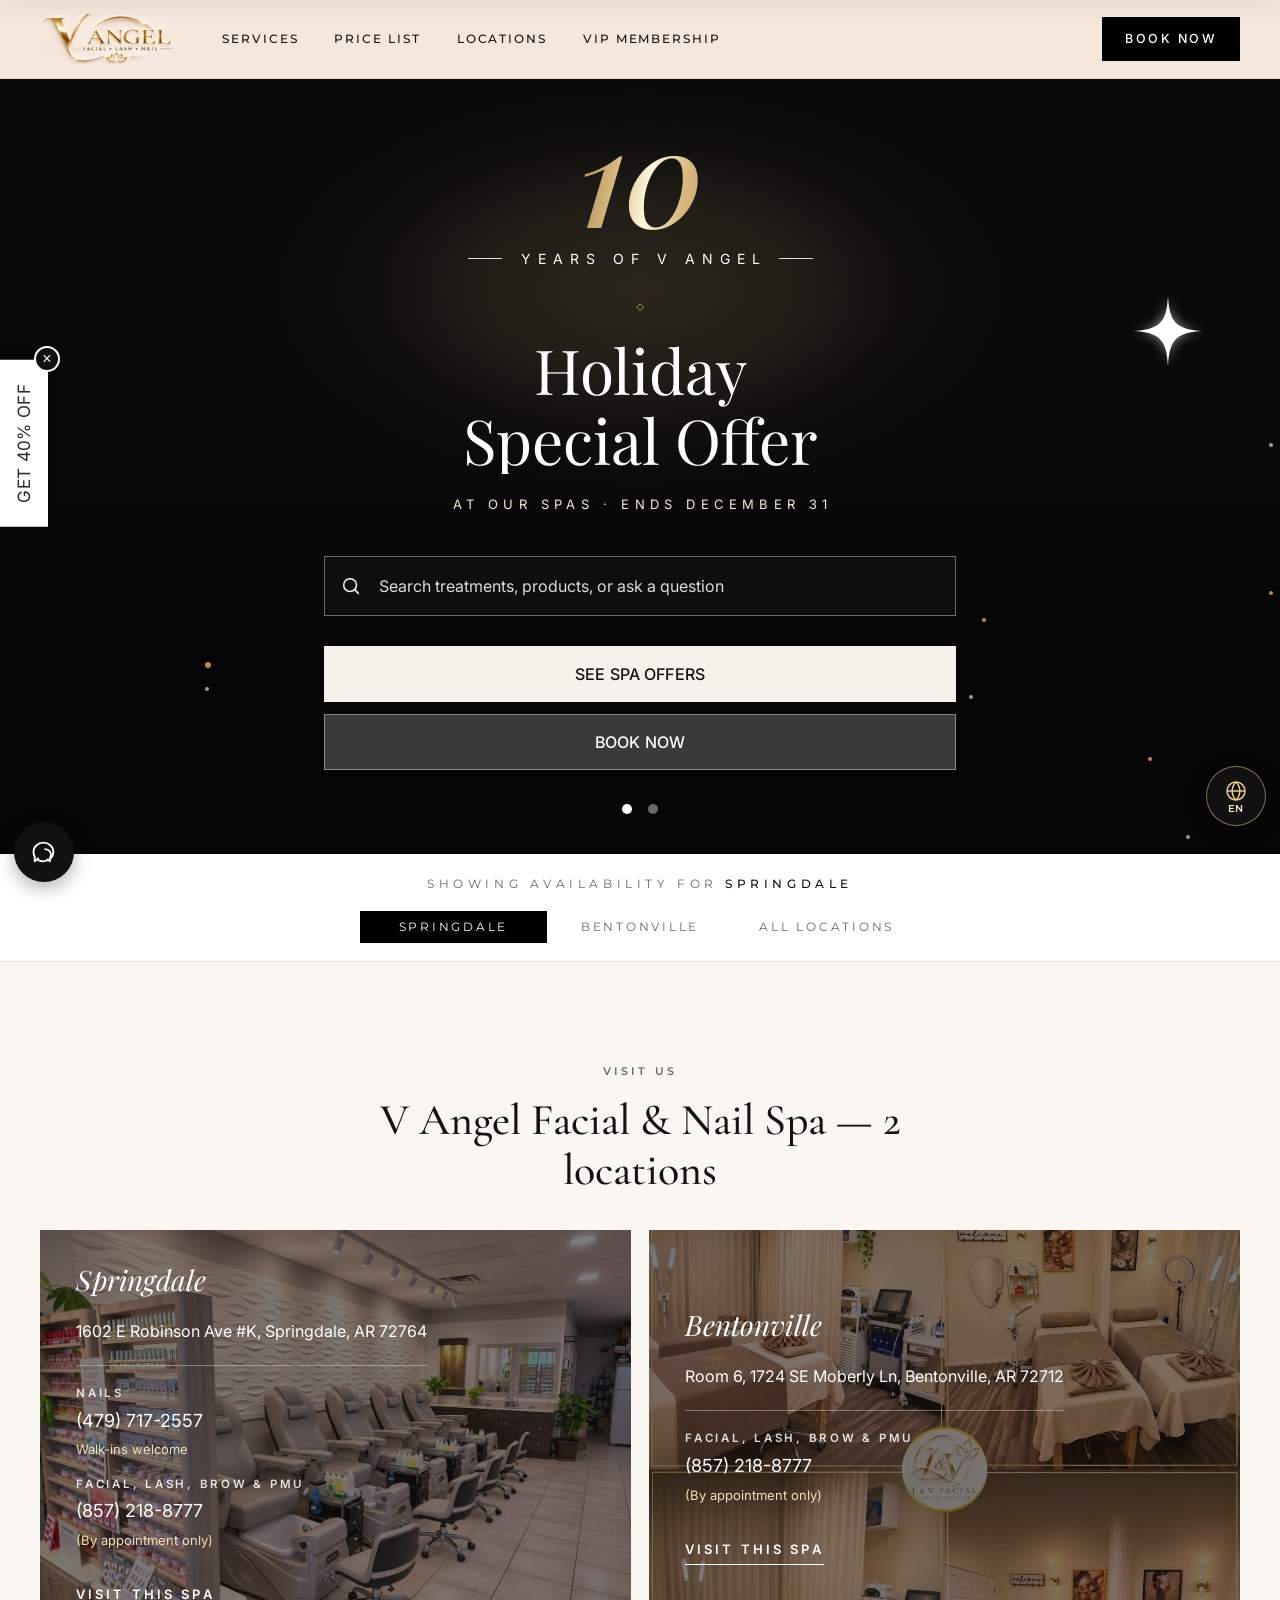
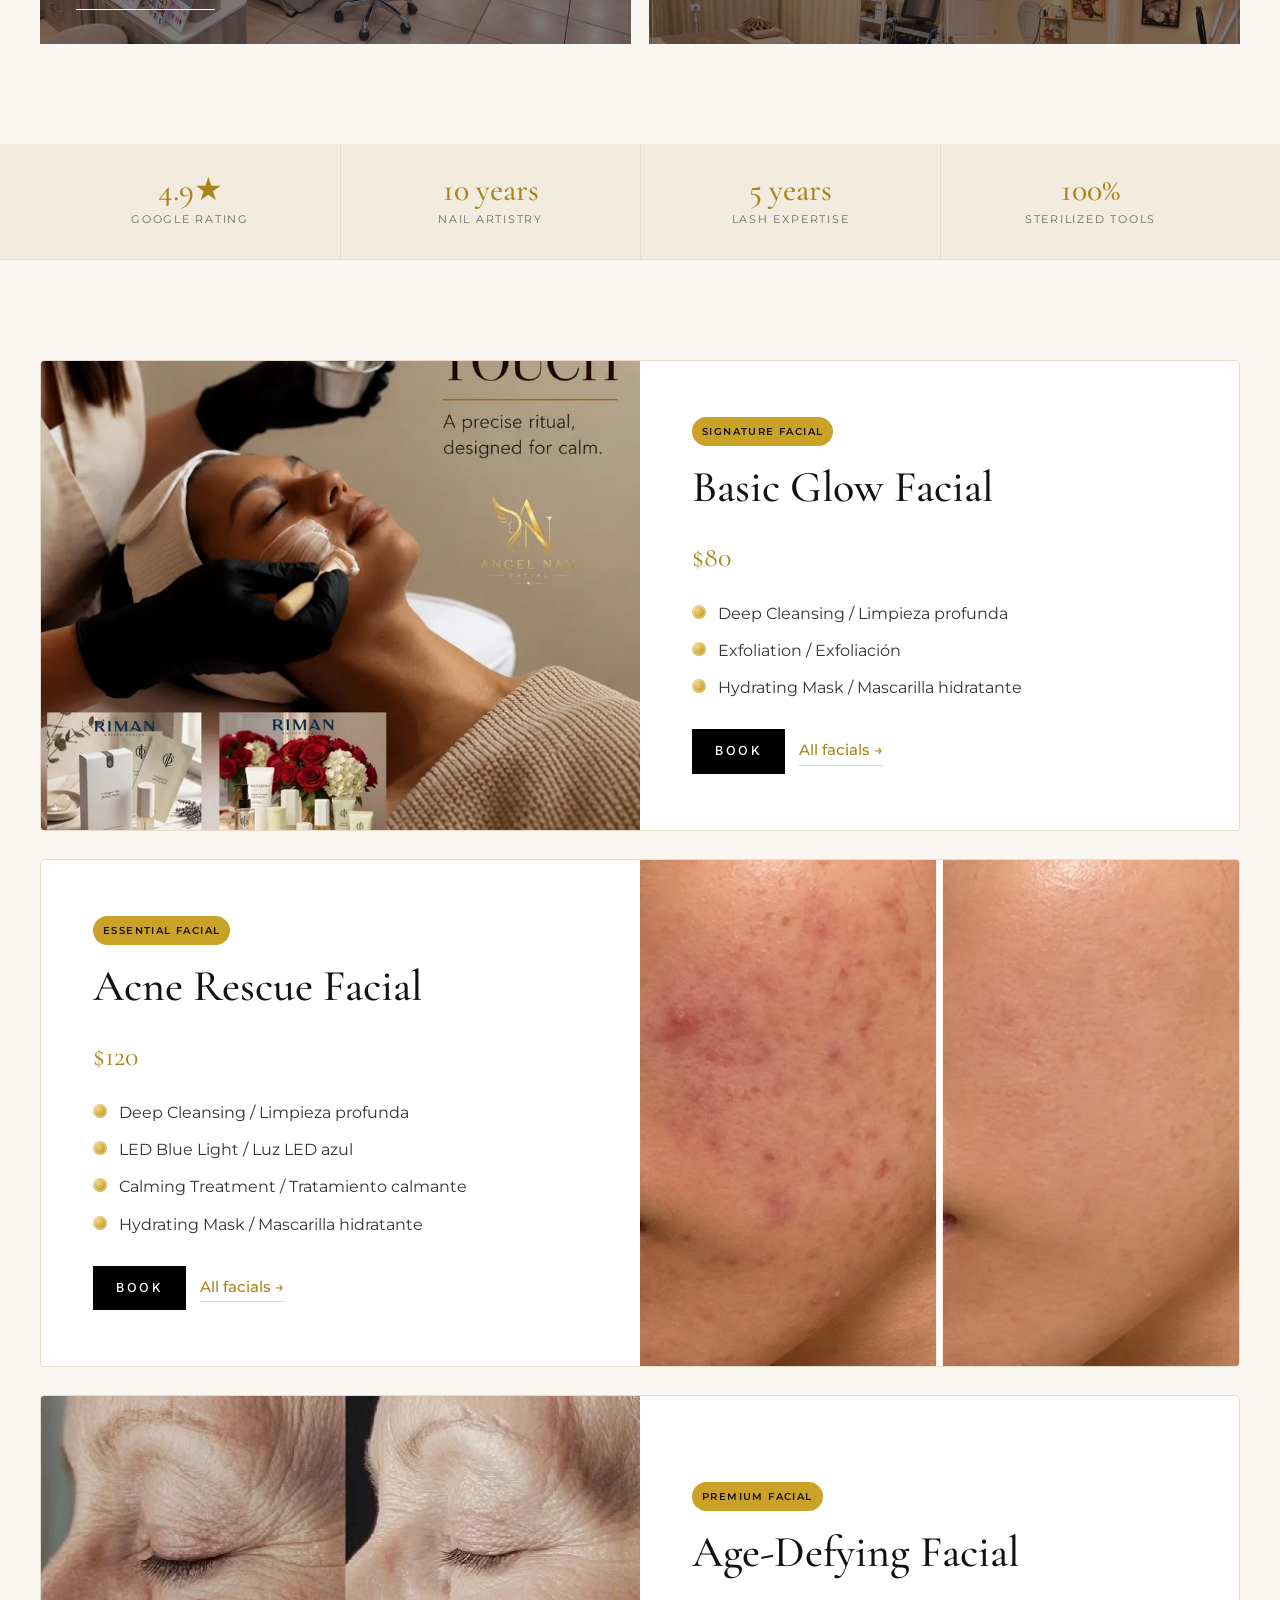
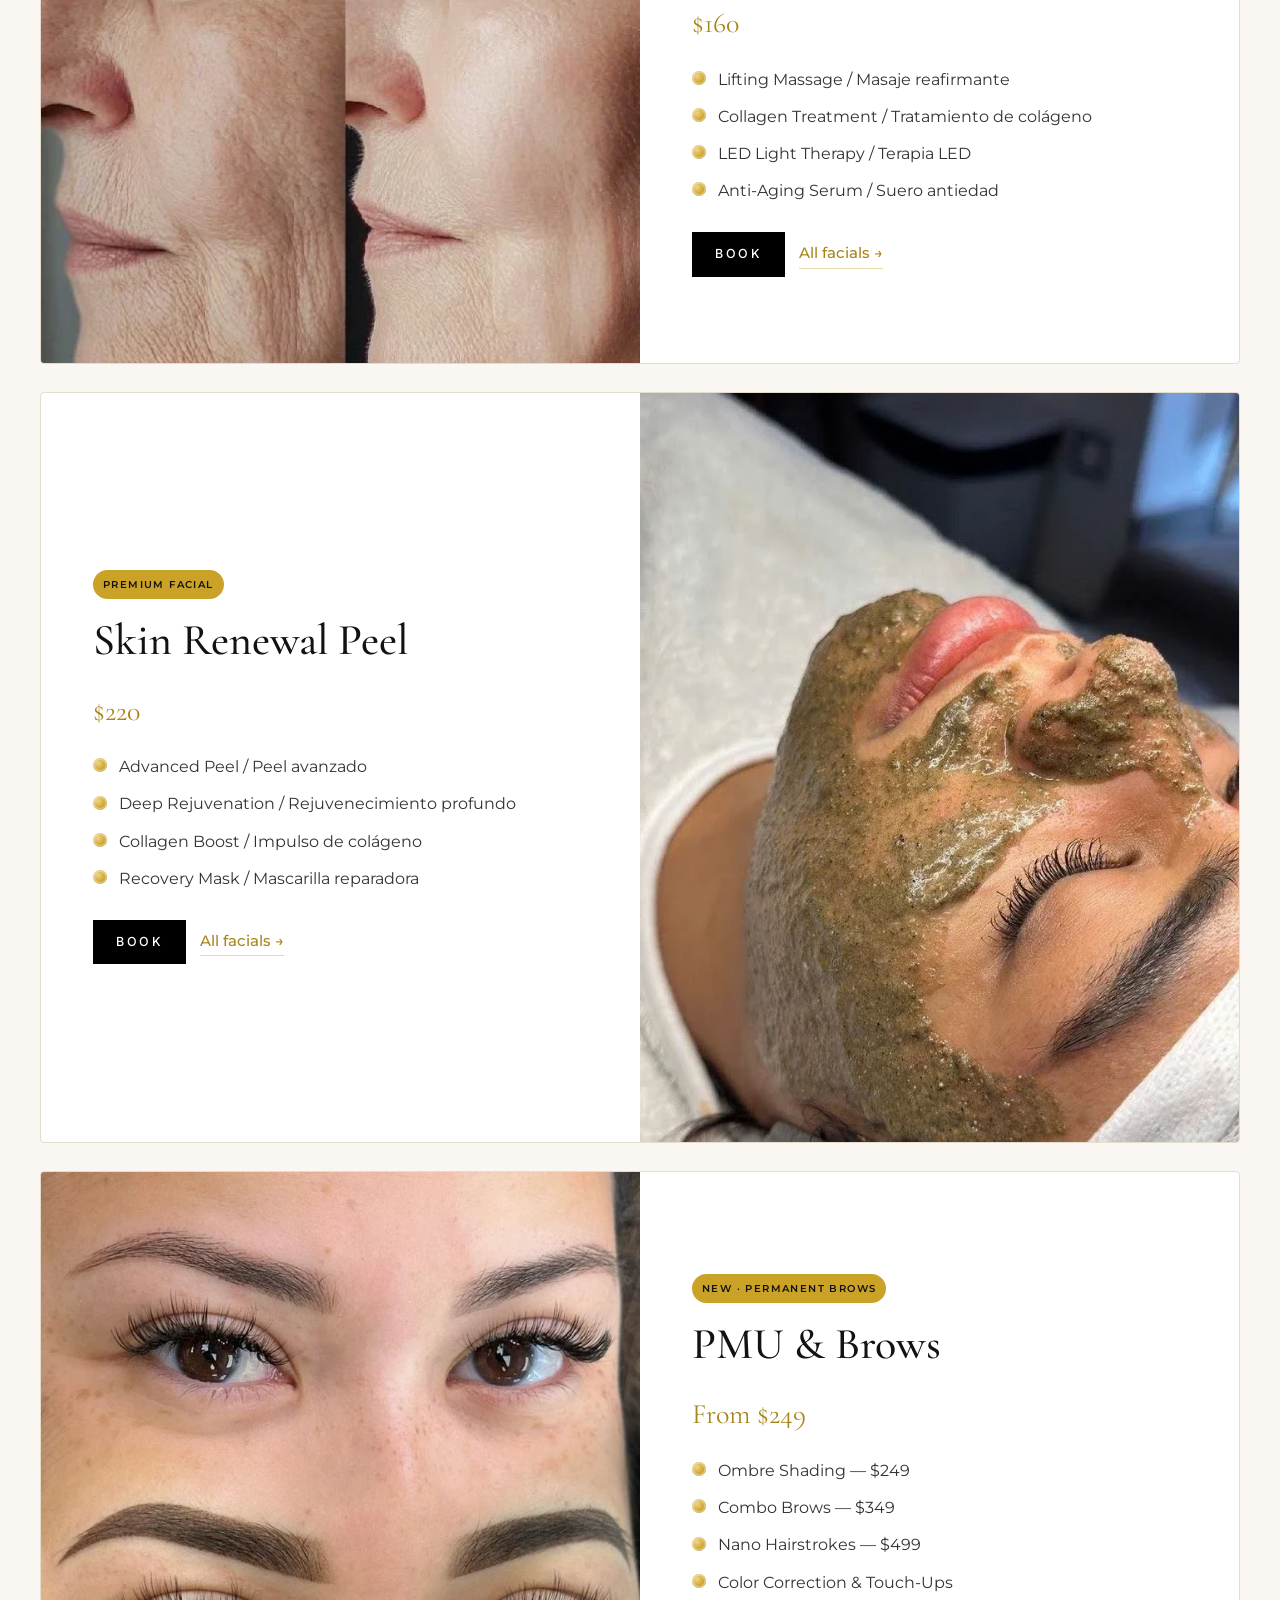
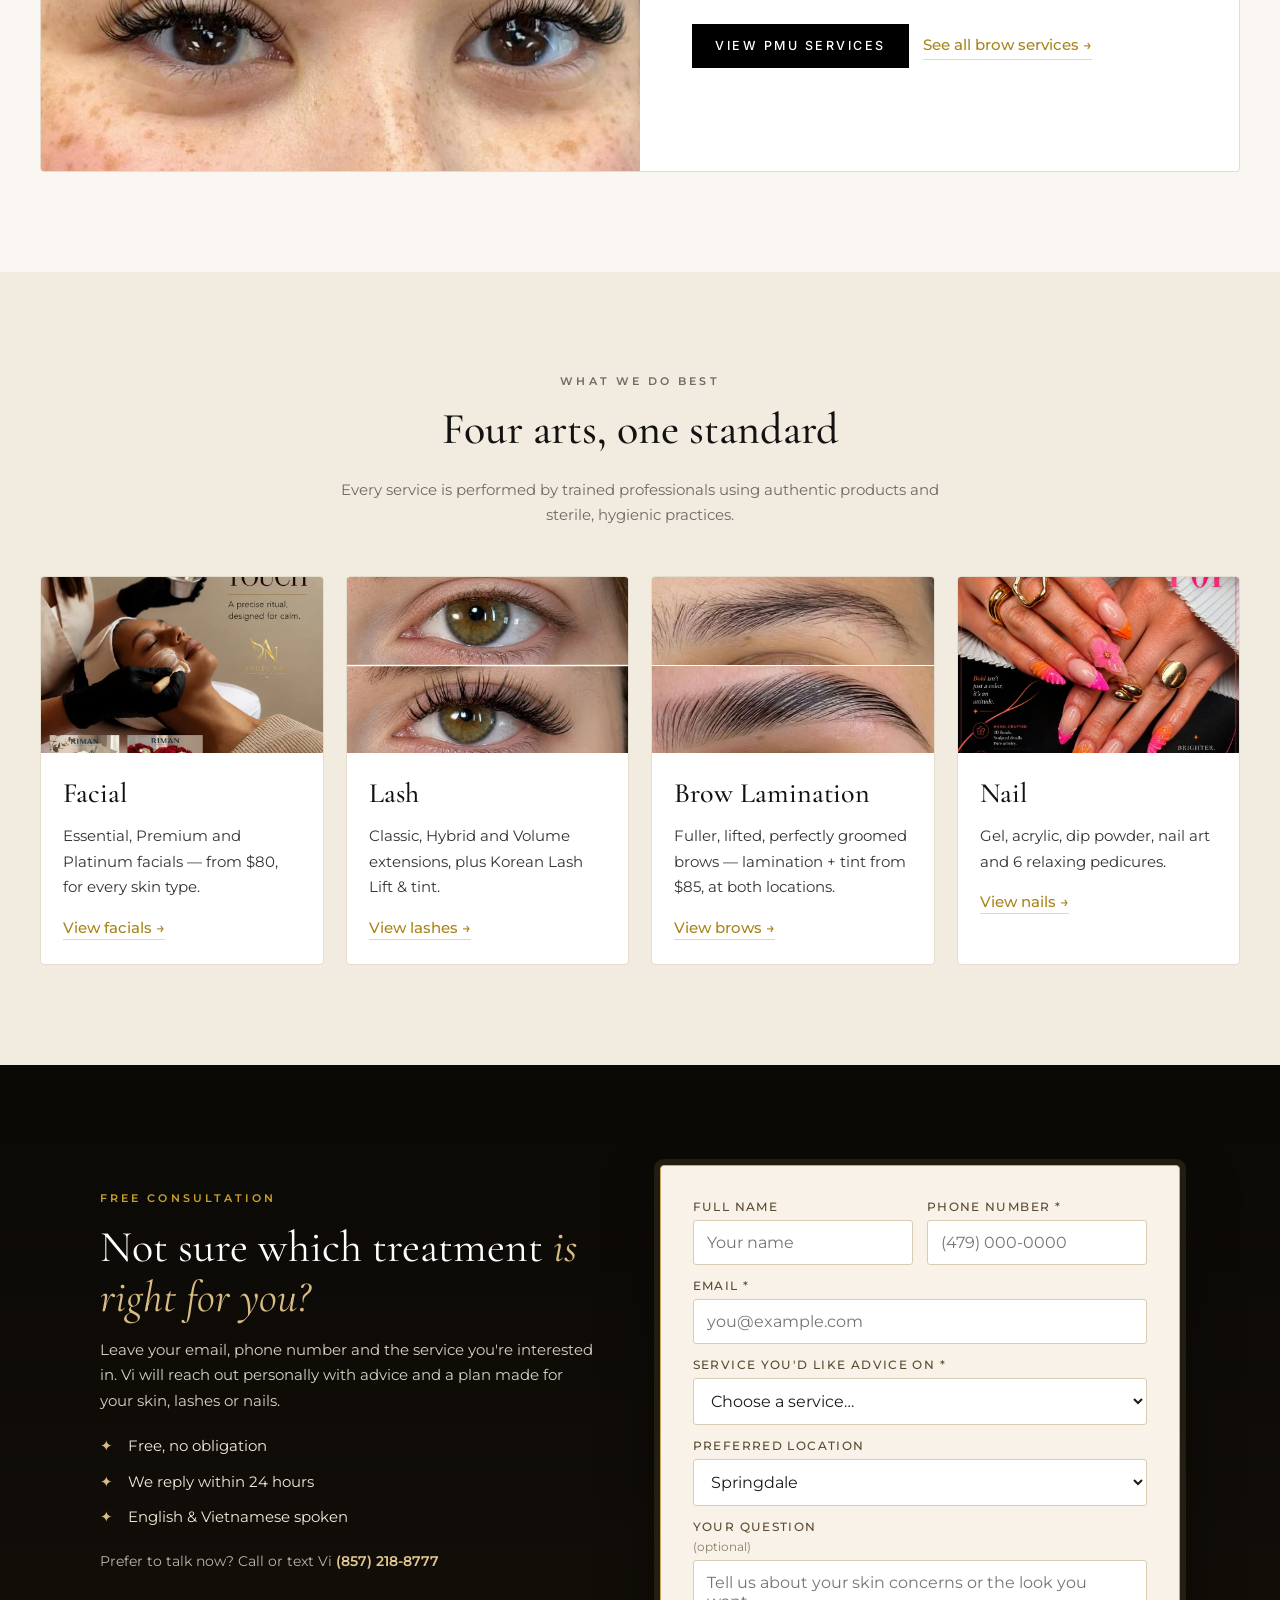
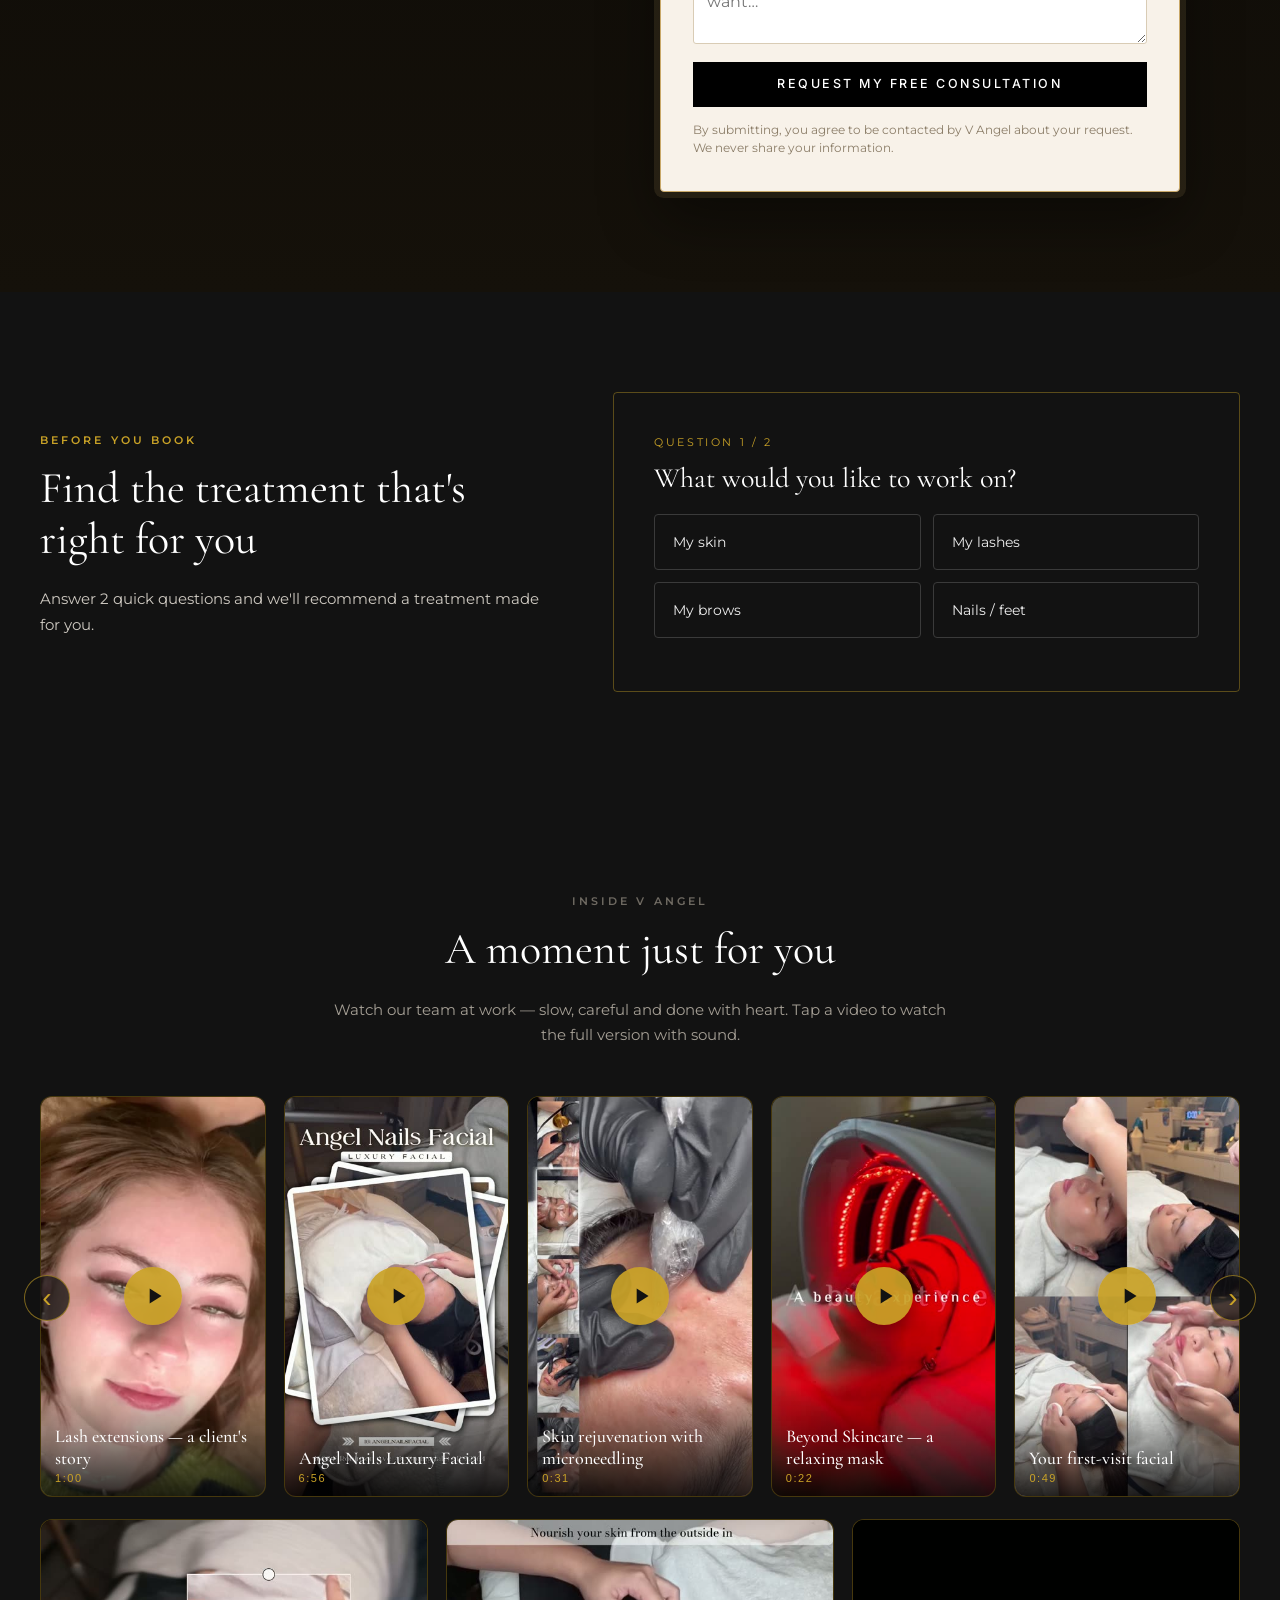
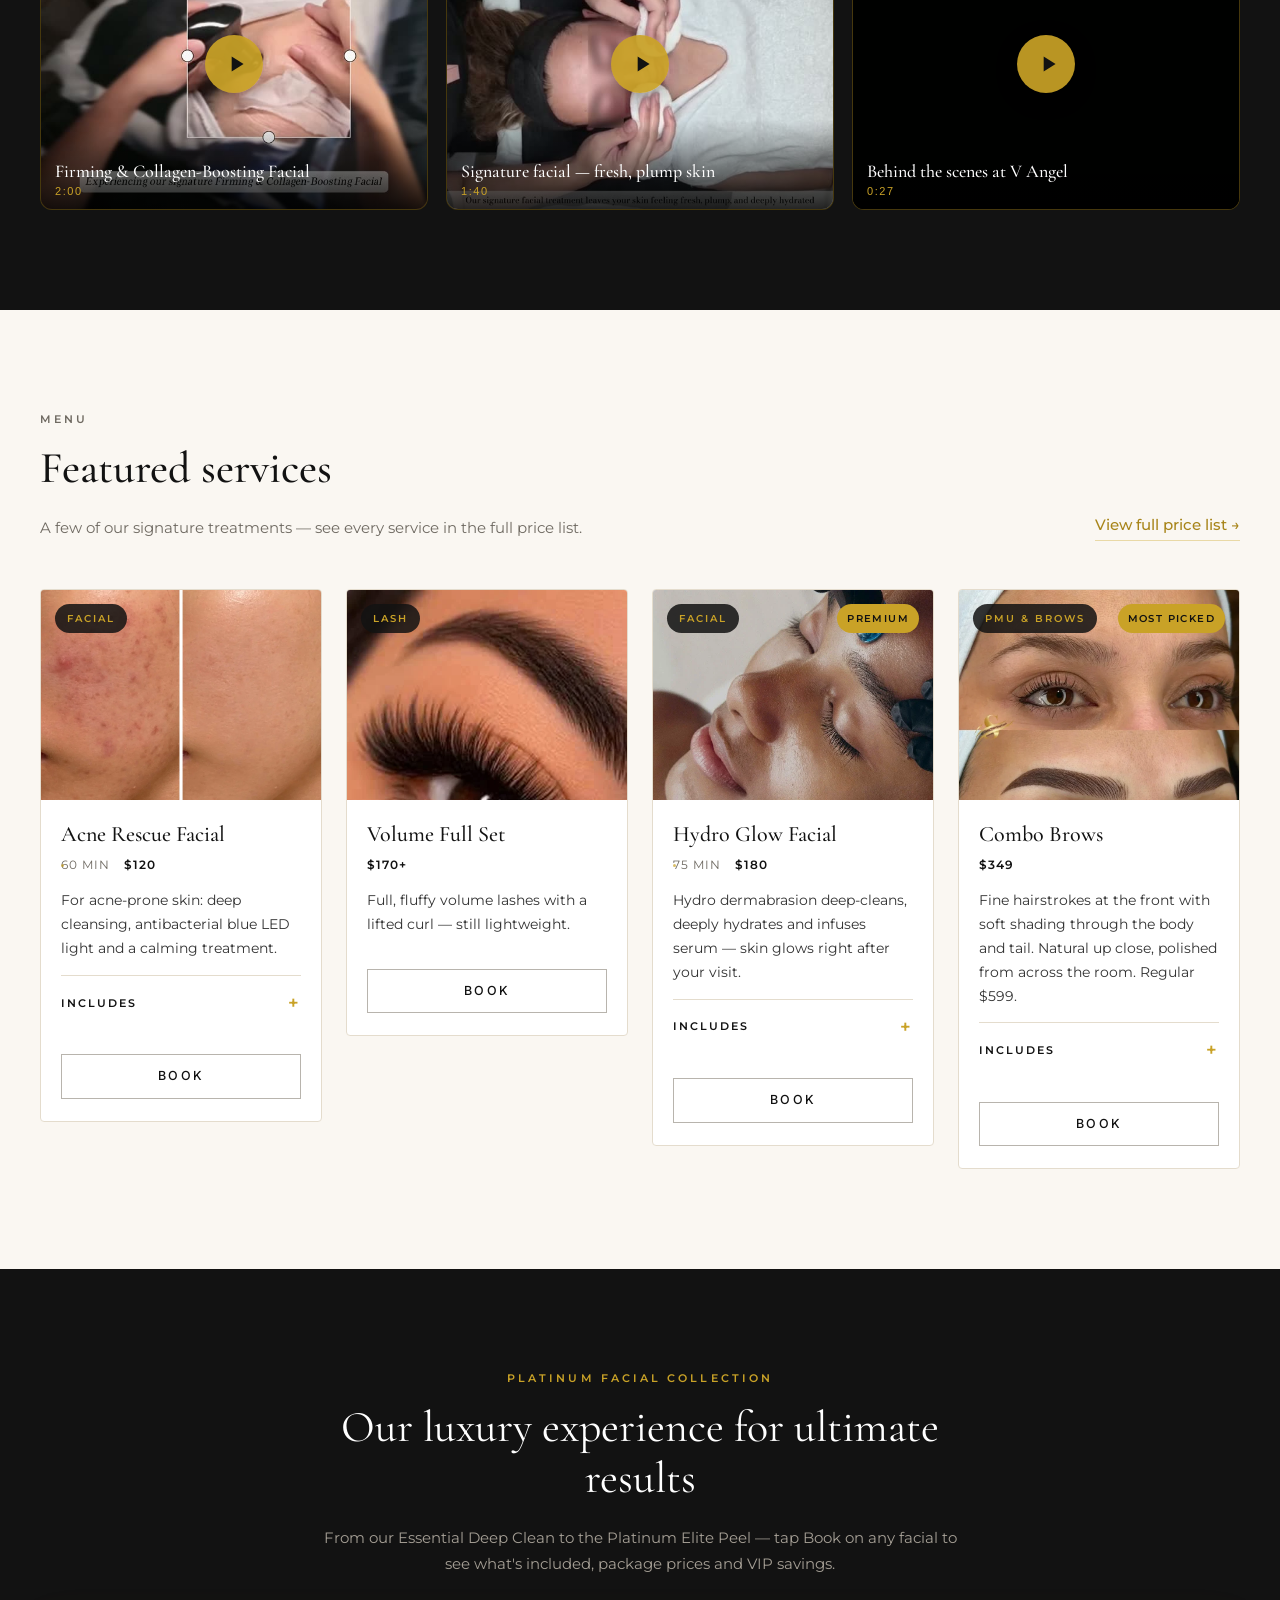
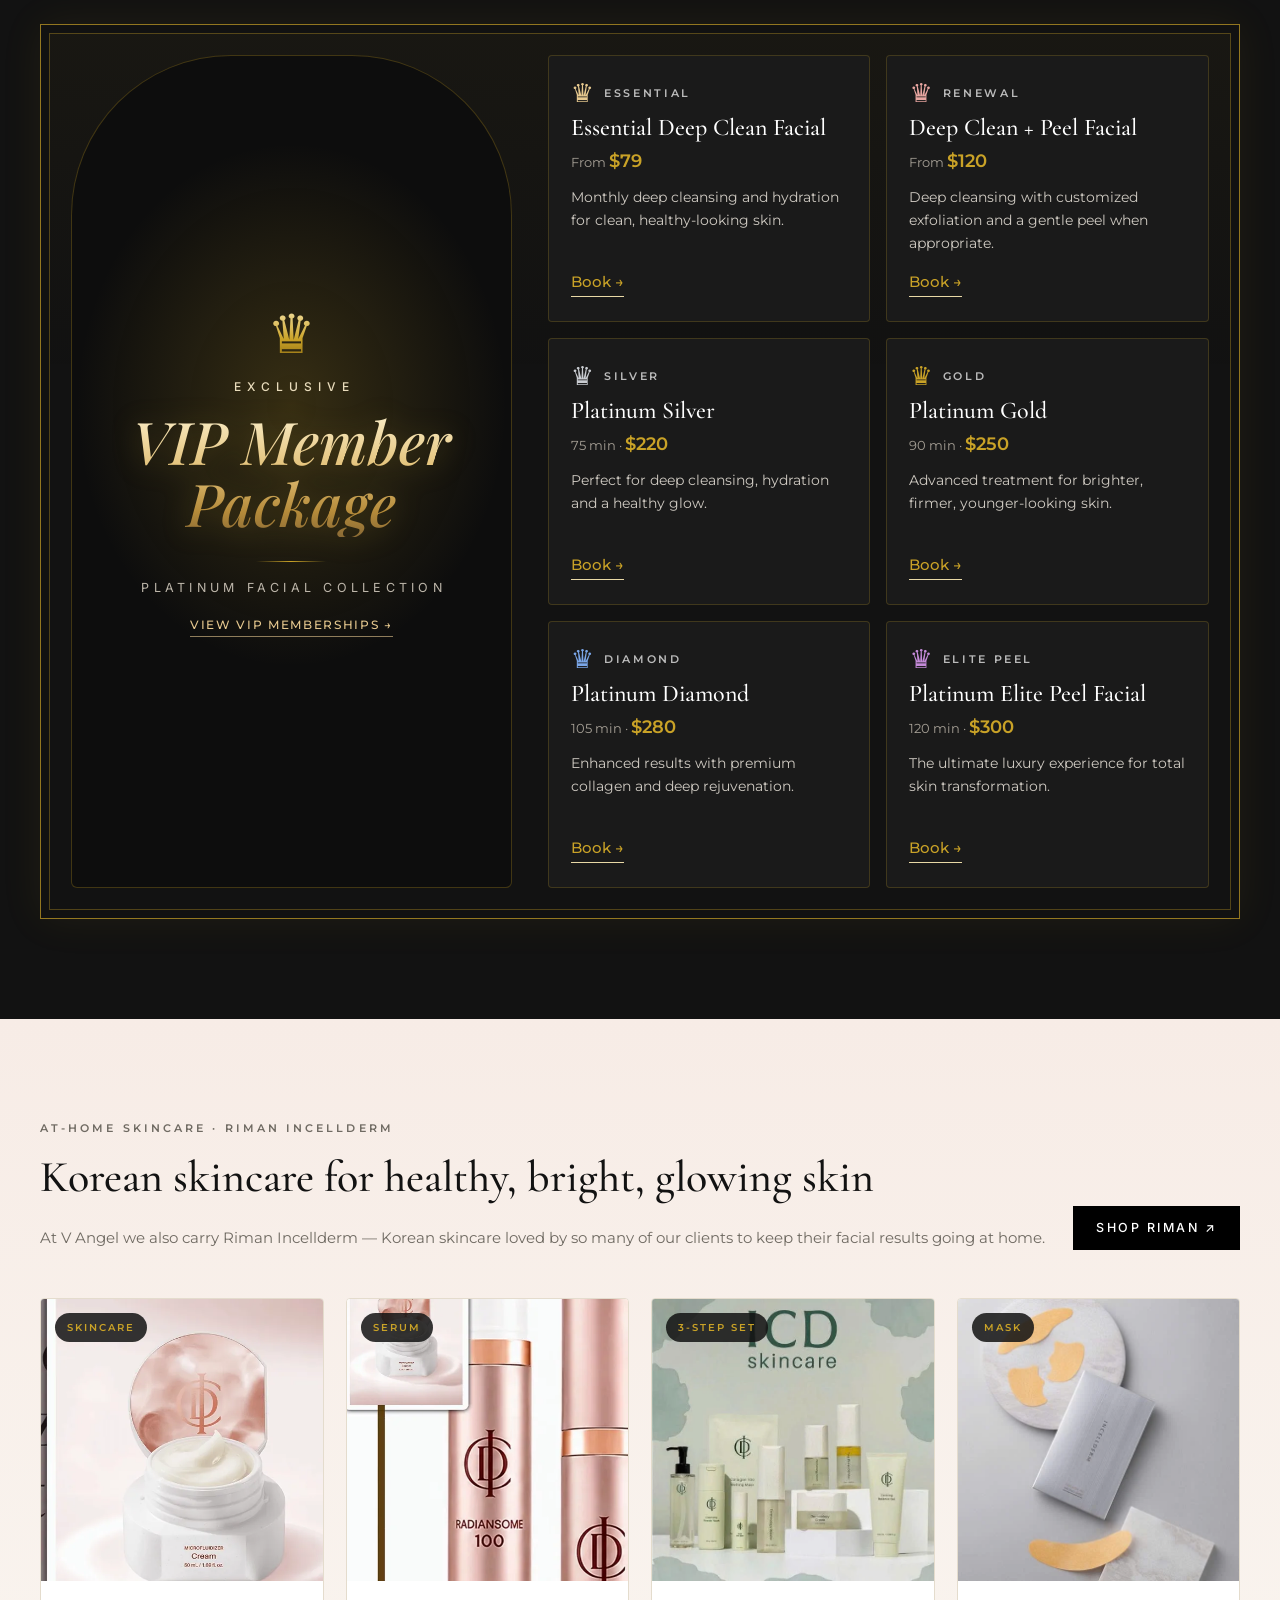
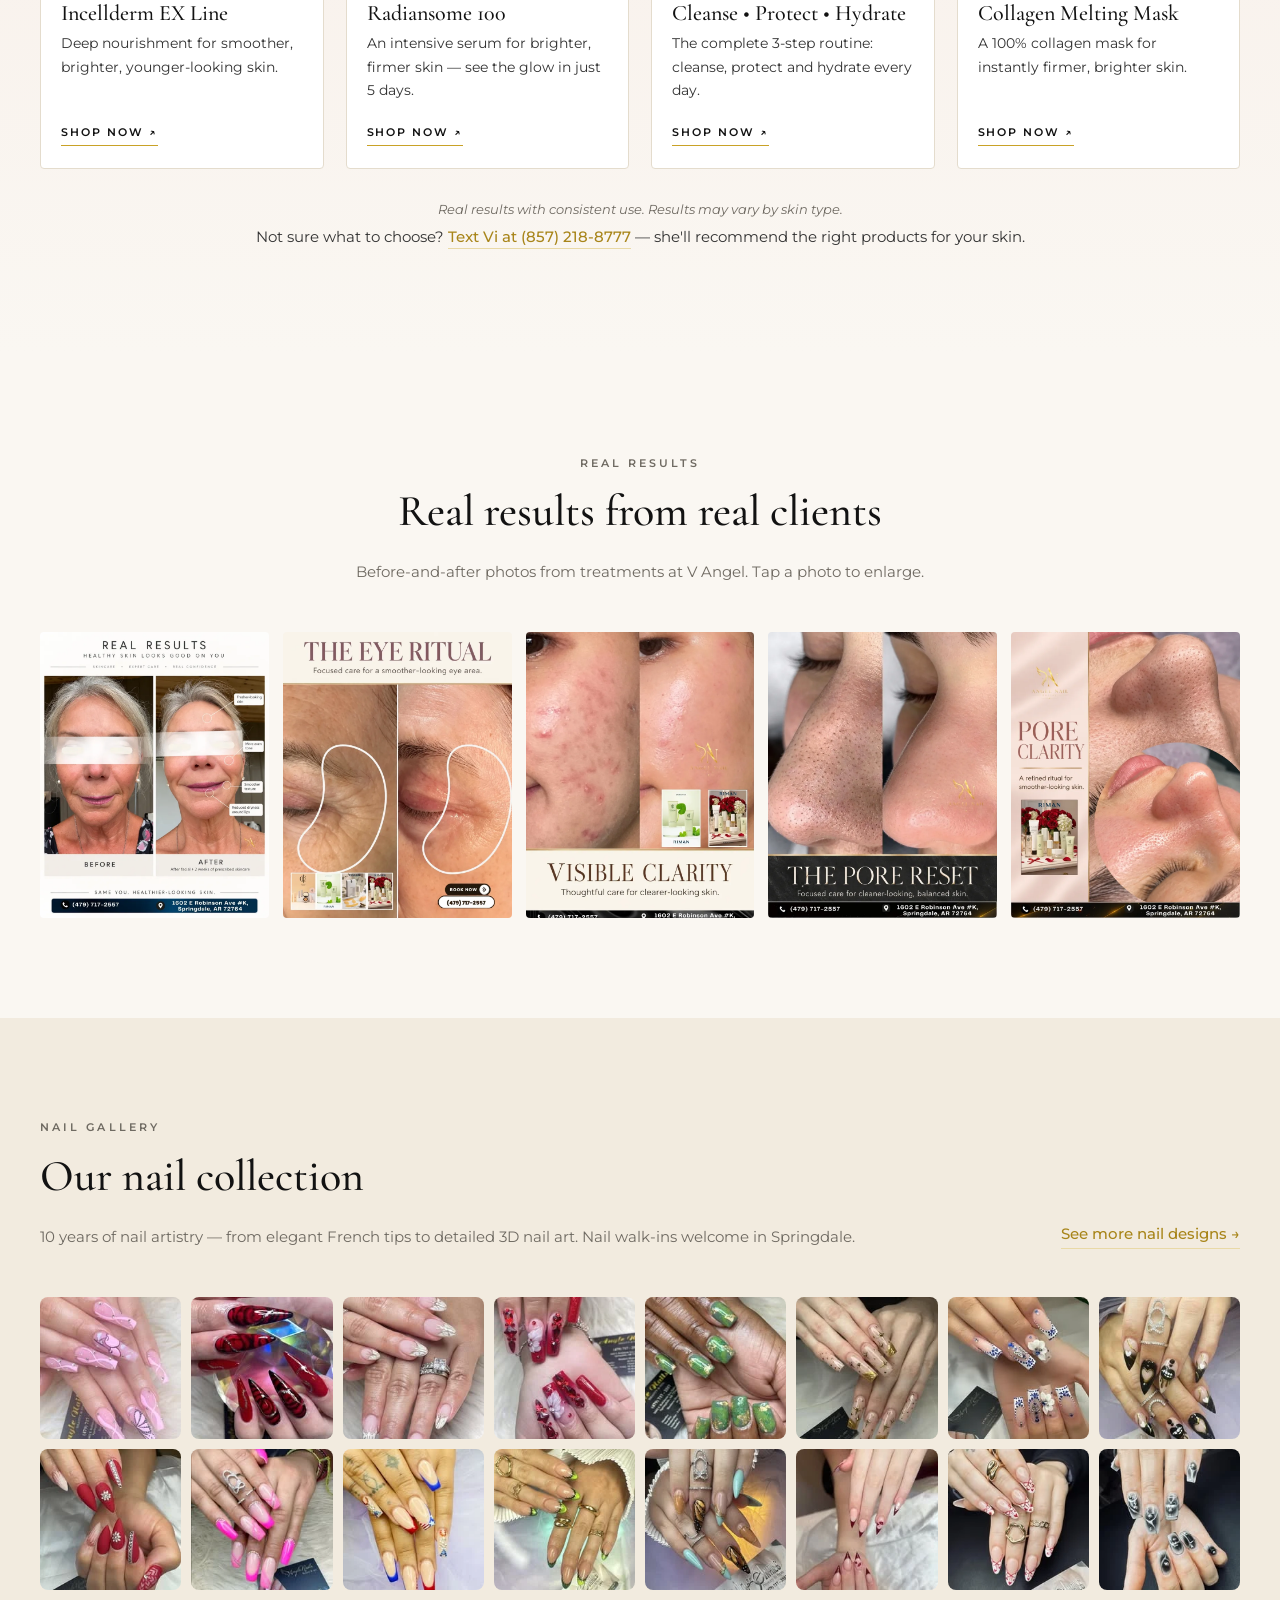
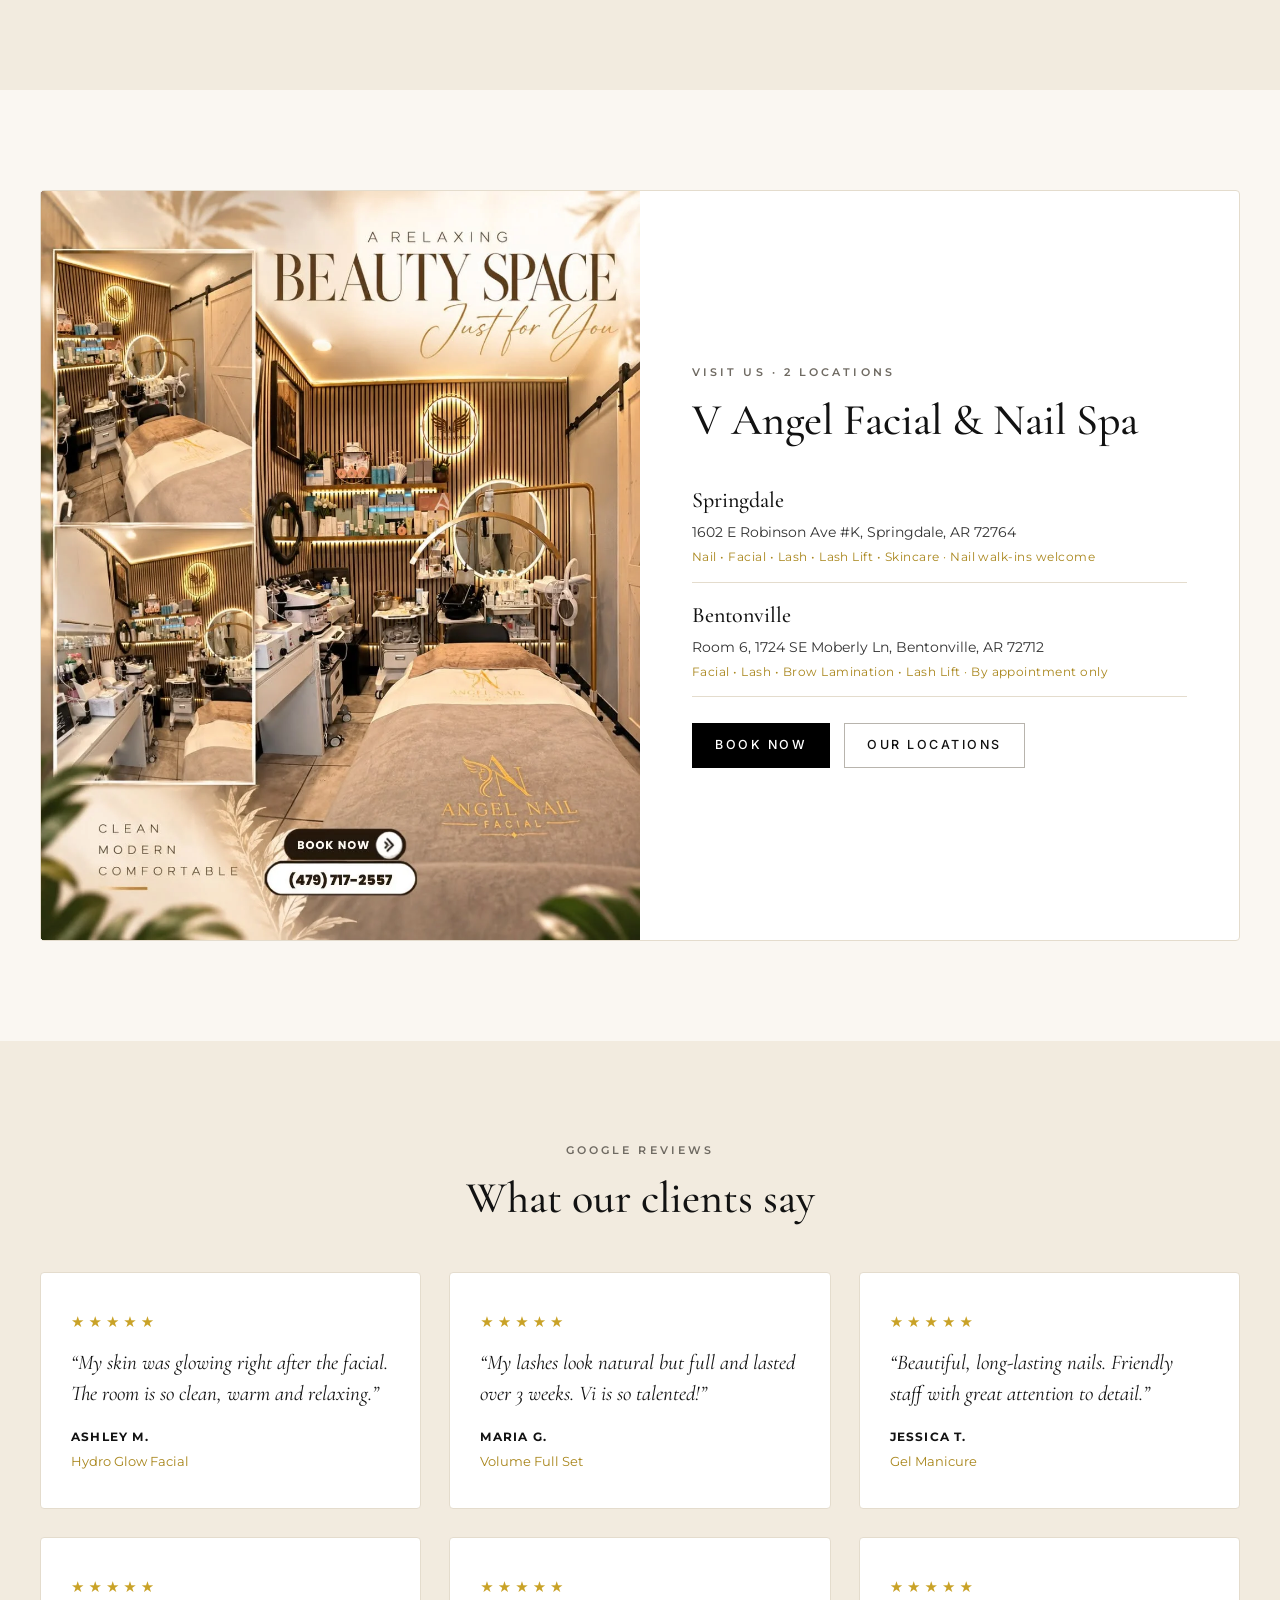
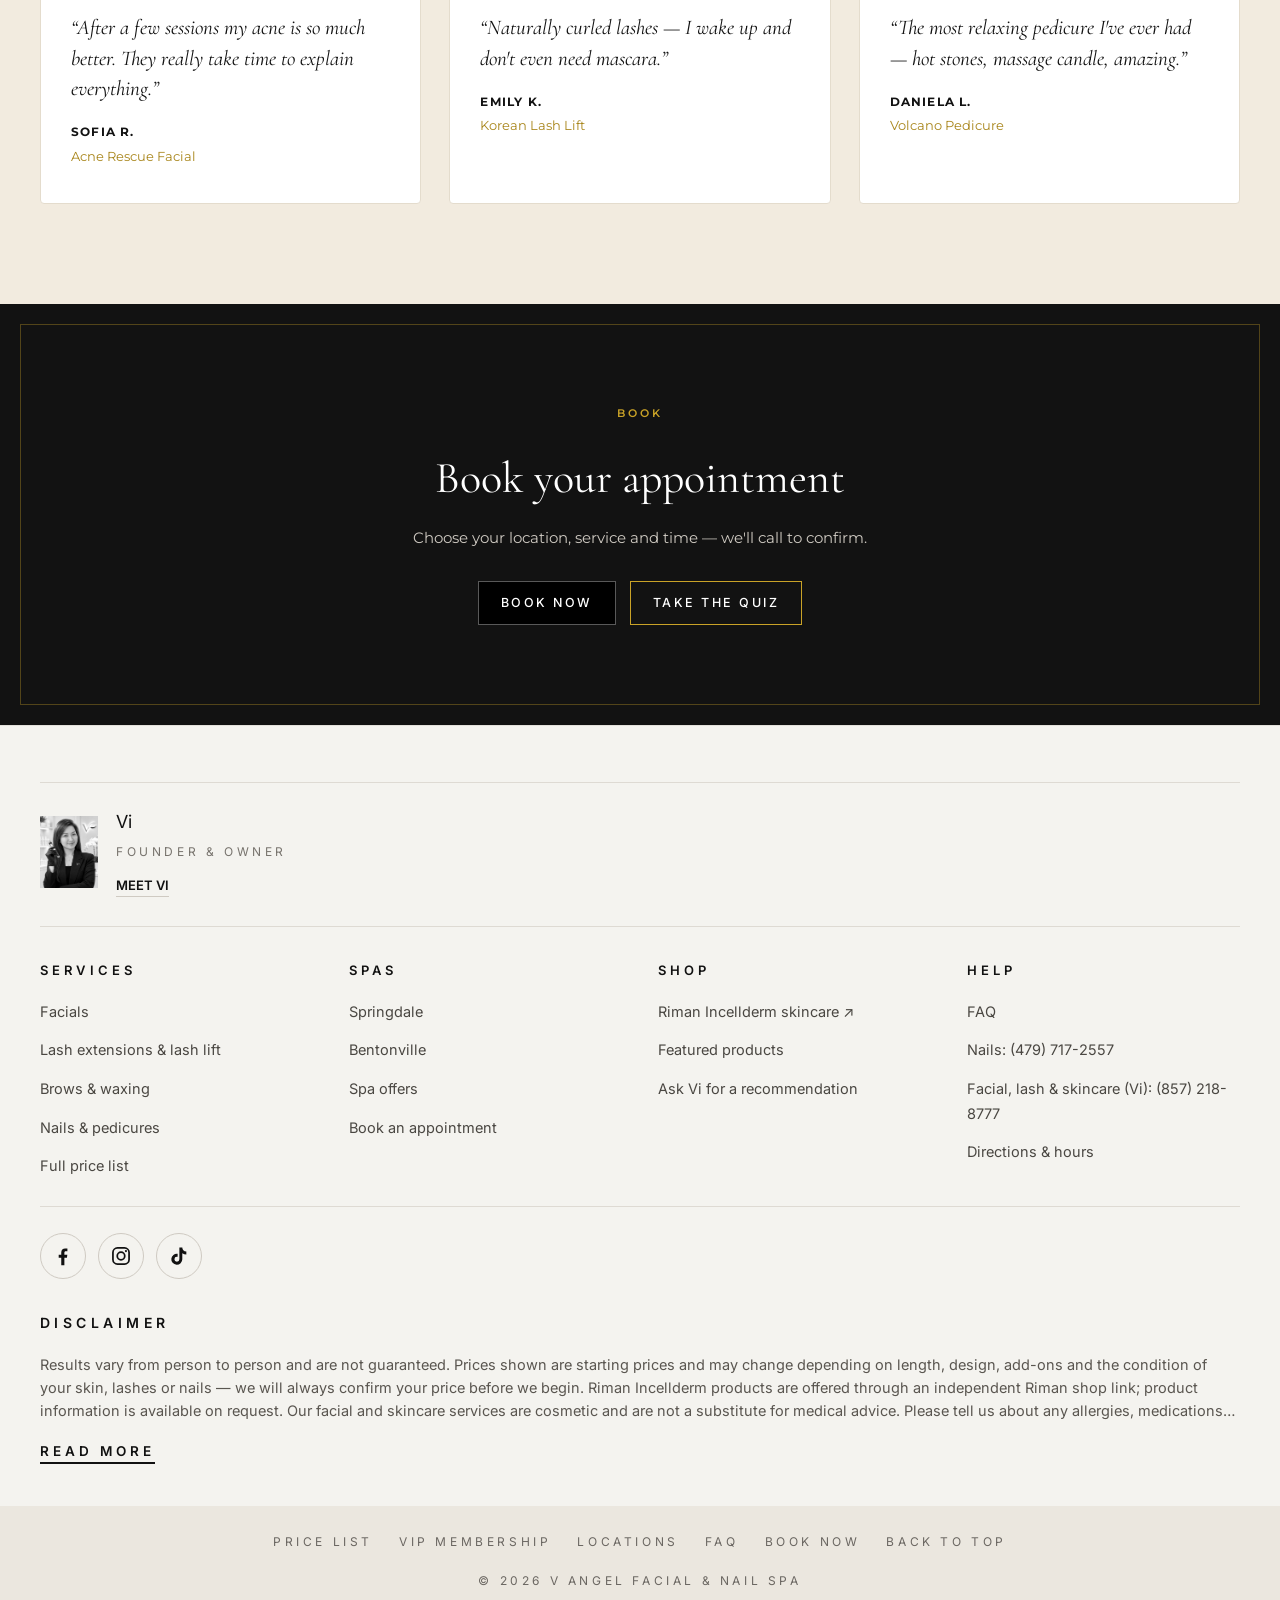
==== commit 98930c14: "Color Correction card details + Book, cards size to content, new Combo Brows photo Co-Authored-By: C" ====
--- a/index.html
+++ b/index.html
@@ -10,7 +10,7 @@
   <link rel="preconnect" href="https://fonts.googleapis.com" />
   <link rel="preconnect" href="https://fonts.gstatic.com" crossorigin />
   <link href="https://fonts.googleapis.com/css2?family=Cormorant+Garamond:ital,wght@0,400;0,500;0,600;1,400&family=Montserrat:wght@300;400;500;600&family=Playfair+Display:wght@400;500&family=Inter:wght@400;500&display=swap" rel="stylesheet" />
-  <link rel="stylesheet" href="style.css?v=20261121b" />
+  <link rel="stylesheet" href="style.css?v=20261121f" />
 </head>
 <body data-page="home">
   <div id="site-header"></div>
@@ -319,9 +319,9 @@
 
   <div id="site-footer"></div>
 
-  <script src="data.js?v=20261121a"></script>
-  <script src="i18n-vi.js?v=20261121b"></script>
-  <script src="common.js?v=20261121c"></script>
+  <script src="data.js?v=20261121f"></script>
+  <script src="i18n-vi.js?v=20261121e"></script>
+  <script src="common.js?v=20261121e"></script>
   <script>
     /* Dịch vụ nổi bật (4 khối, ảnh xen kẽ trái/phải) — nội dung theo menu in tại salon */
     const FEATURED = [
--- a/style.css
+++ b/style.css
@@ -1658,3 +1658,19 @@
 .feature__title-link { color: inherit; text-decoration: none; }
 .feature__title-link:hover { color: var(--gold); }
 a.feature__media { display: block; }
+
+/* The dich vu: dong gia phu, nhan, khung luu y */
+.card__pricenote { margin: -4px 0 10px; font-family: var(--serif); font-style: italic; font-size: 17px; color: #9a7a40; }
+.card__chips { display: flex; flex-wrap: wrap; gap: 8px; margin: 0 0 14px; }
+.card__chips span { background: #f6ece4; color: #6b4b3a; border-radius: 999px; padding: 6px 12px; font-size: 12.5px; line-height: 1.3; }
+.card__notice { border-left: 3px solid #c9a868; background: #fbf5ee; border-radius: 0 6px 6px 0; padding: 12px 14px; margin: 0 0 14px; }
+.card__notice strong { display: block; font: 600 11px var(--sans); letter-spacing: .14em; text-transform: uppercase; color: #8a6a35; margin-bottom: 6px; }
+.card__notice p { margin: 0; font-size: 13.5px; line-height: 1.6; color: #4a4134; }
+
+.card__actions--two { display: grid; gap: 10px; }
+.card__actions--two .btn { width: 100%; justify-content: center; }
+.card__cta2 { font-size: 12px; }
+
+/* The dich vu: cao theo noi dung, khong chua khoang trong */
+.grid { align-items: start; }
+.card__actions { margin-top: 18px; }
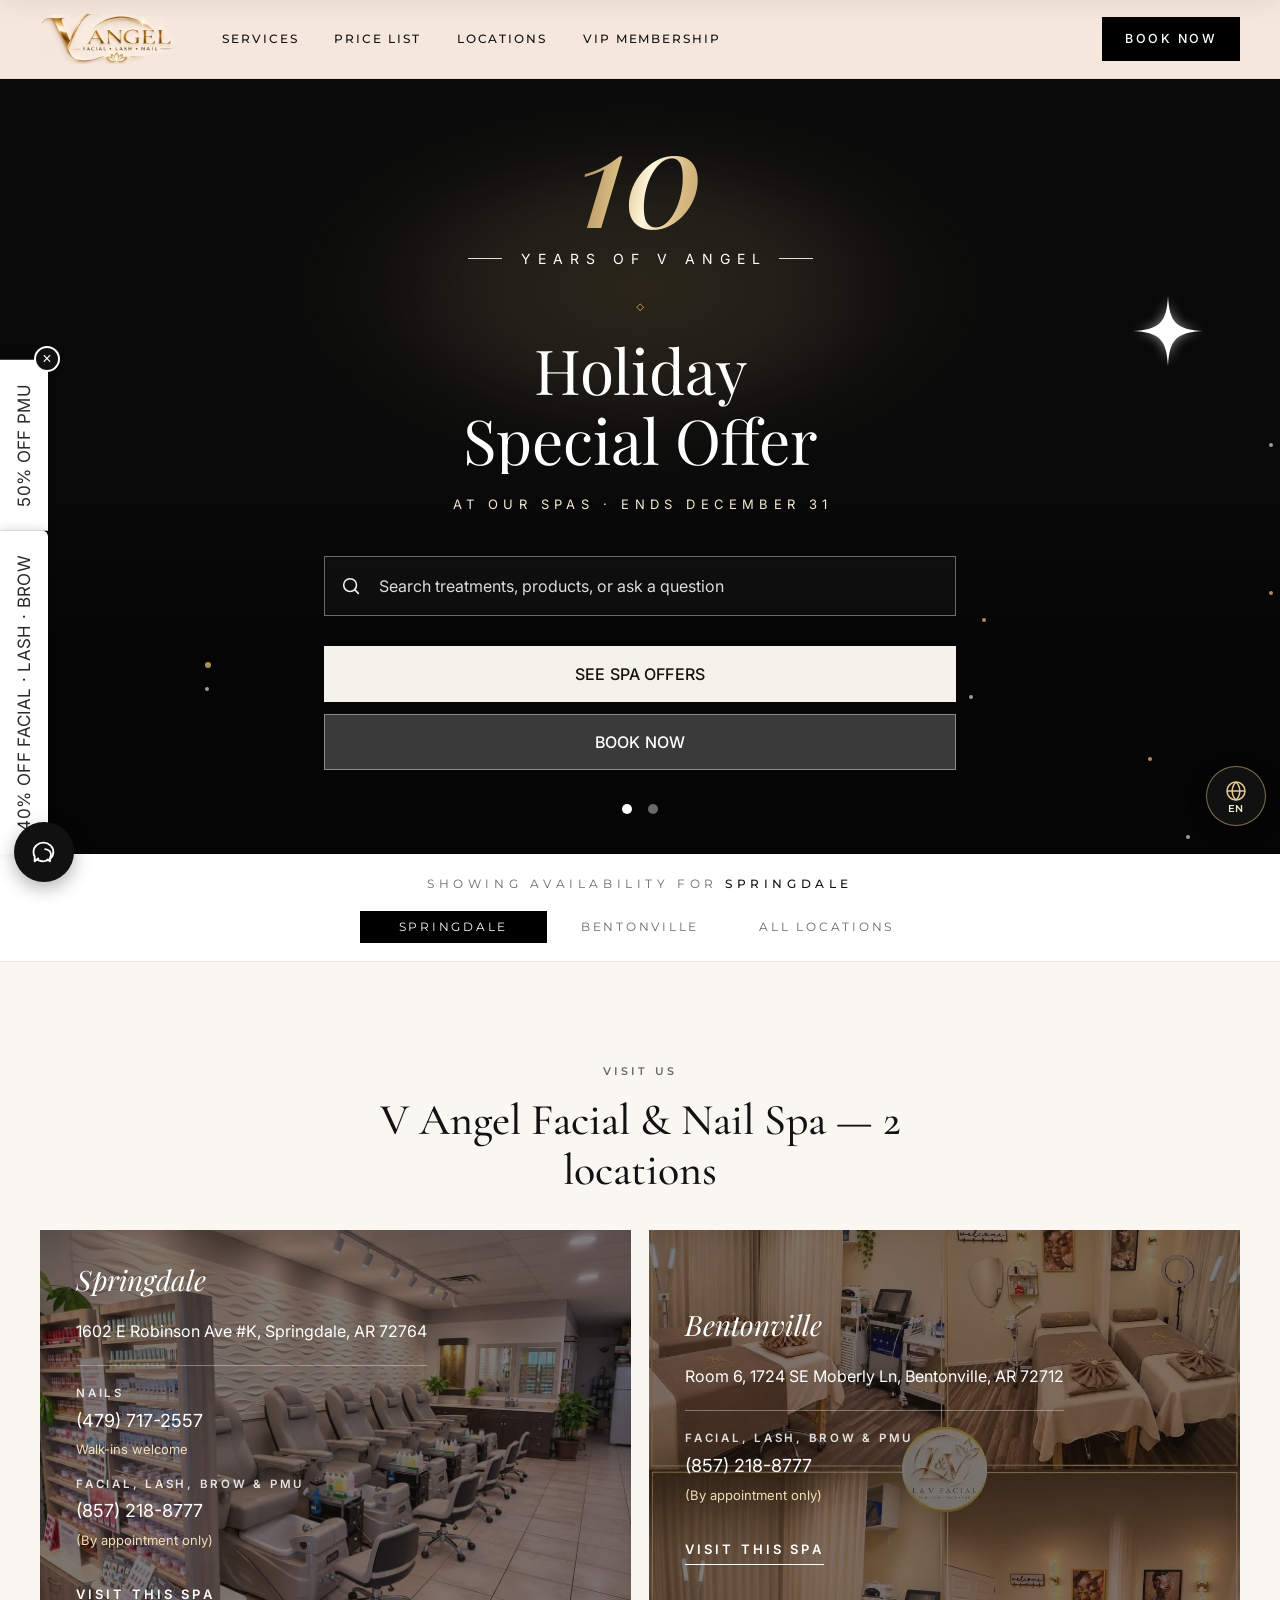
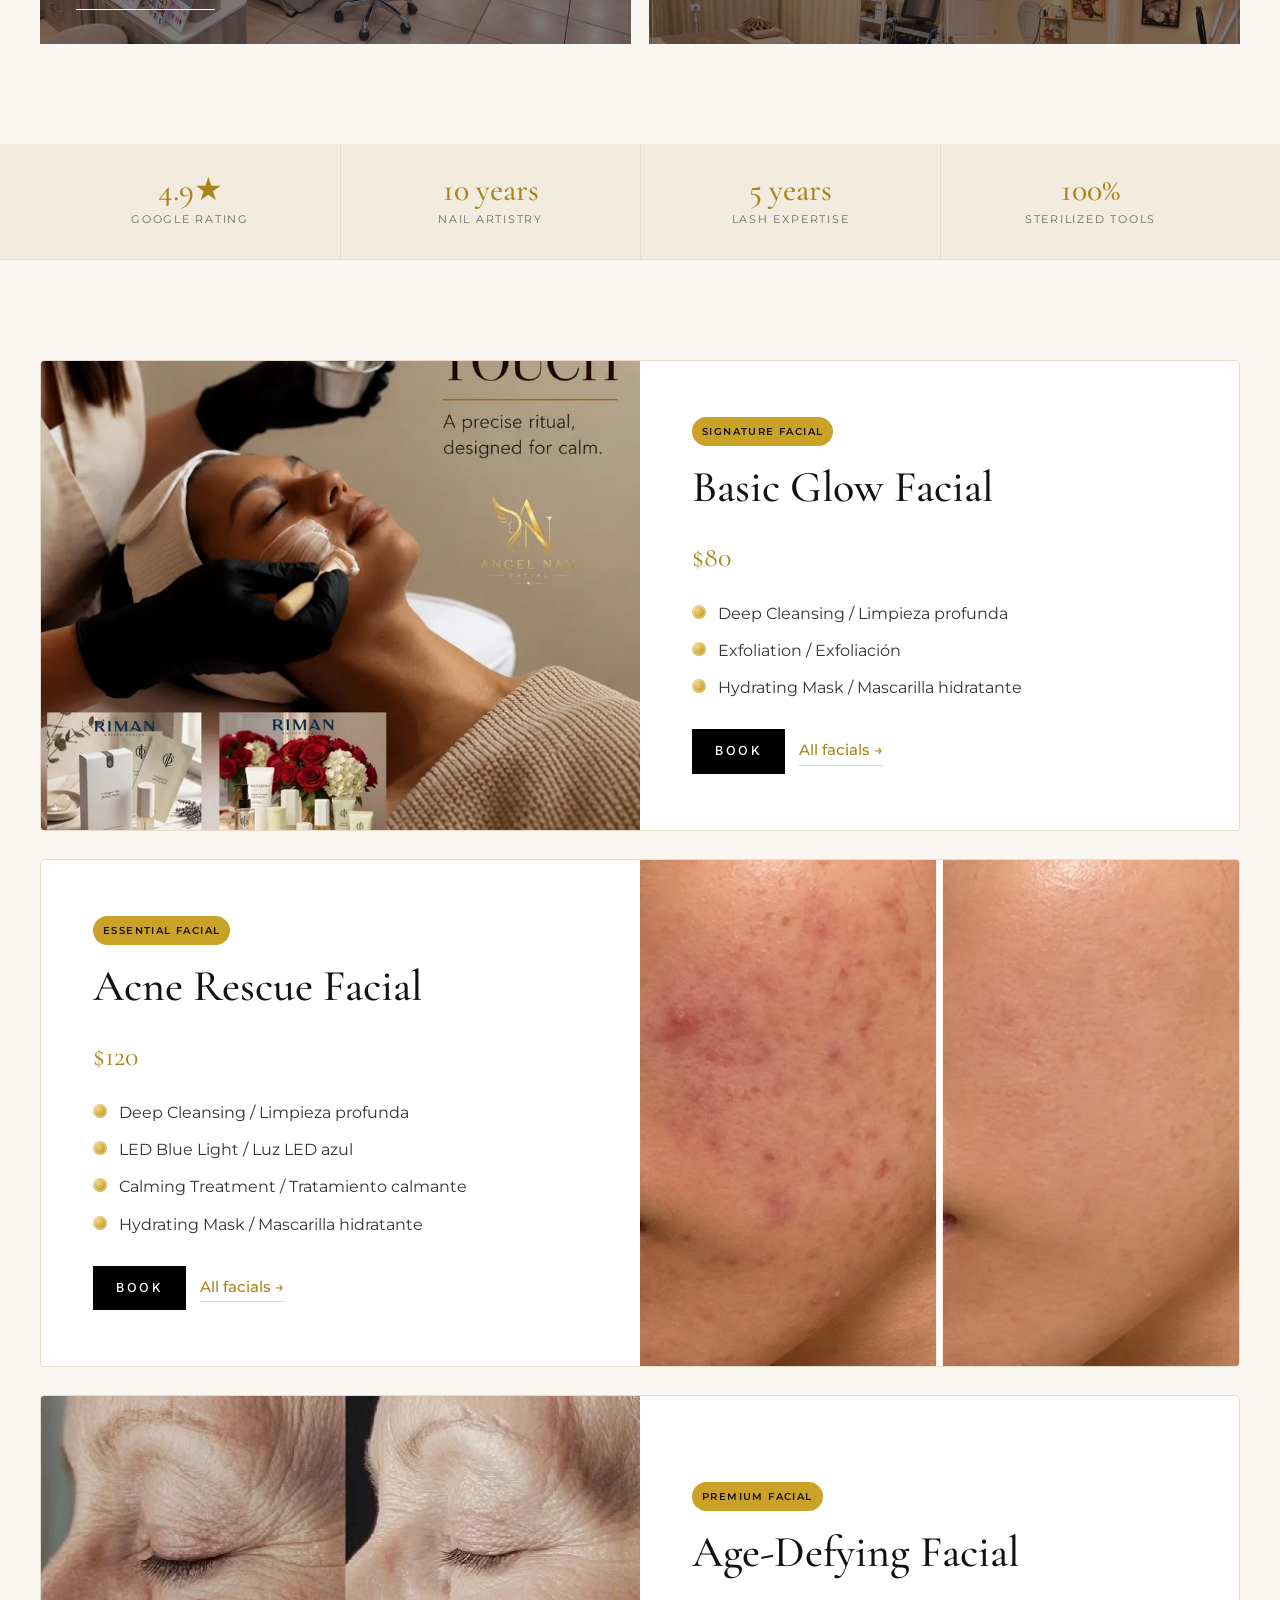
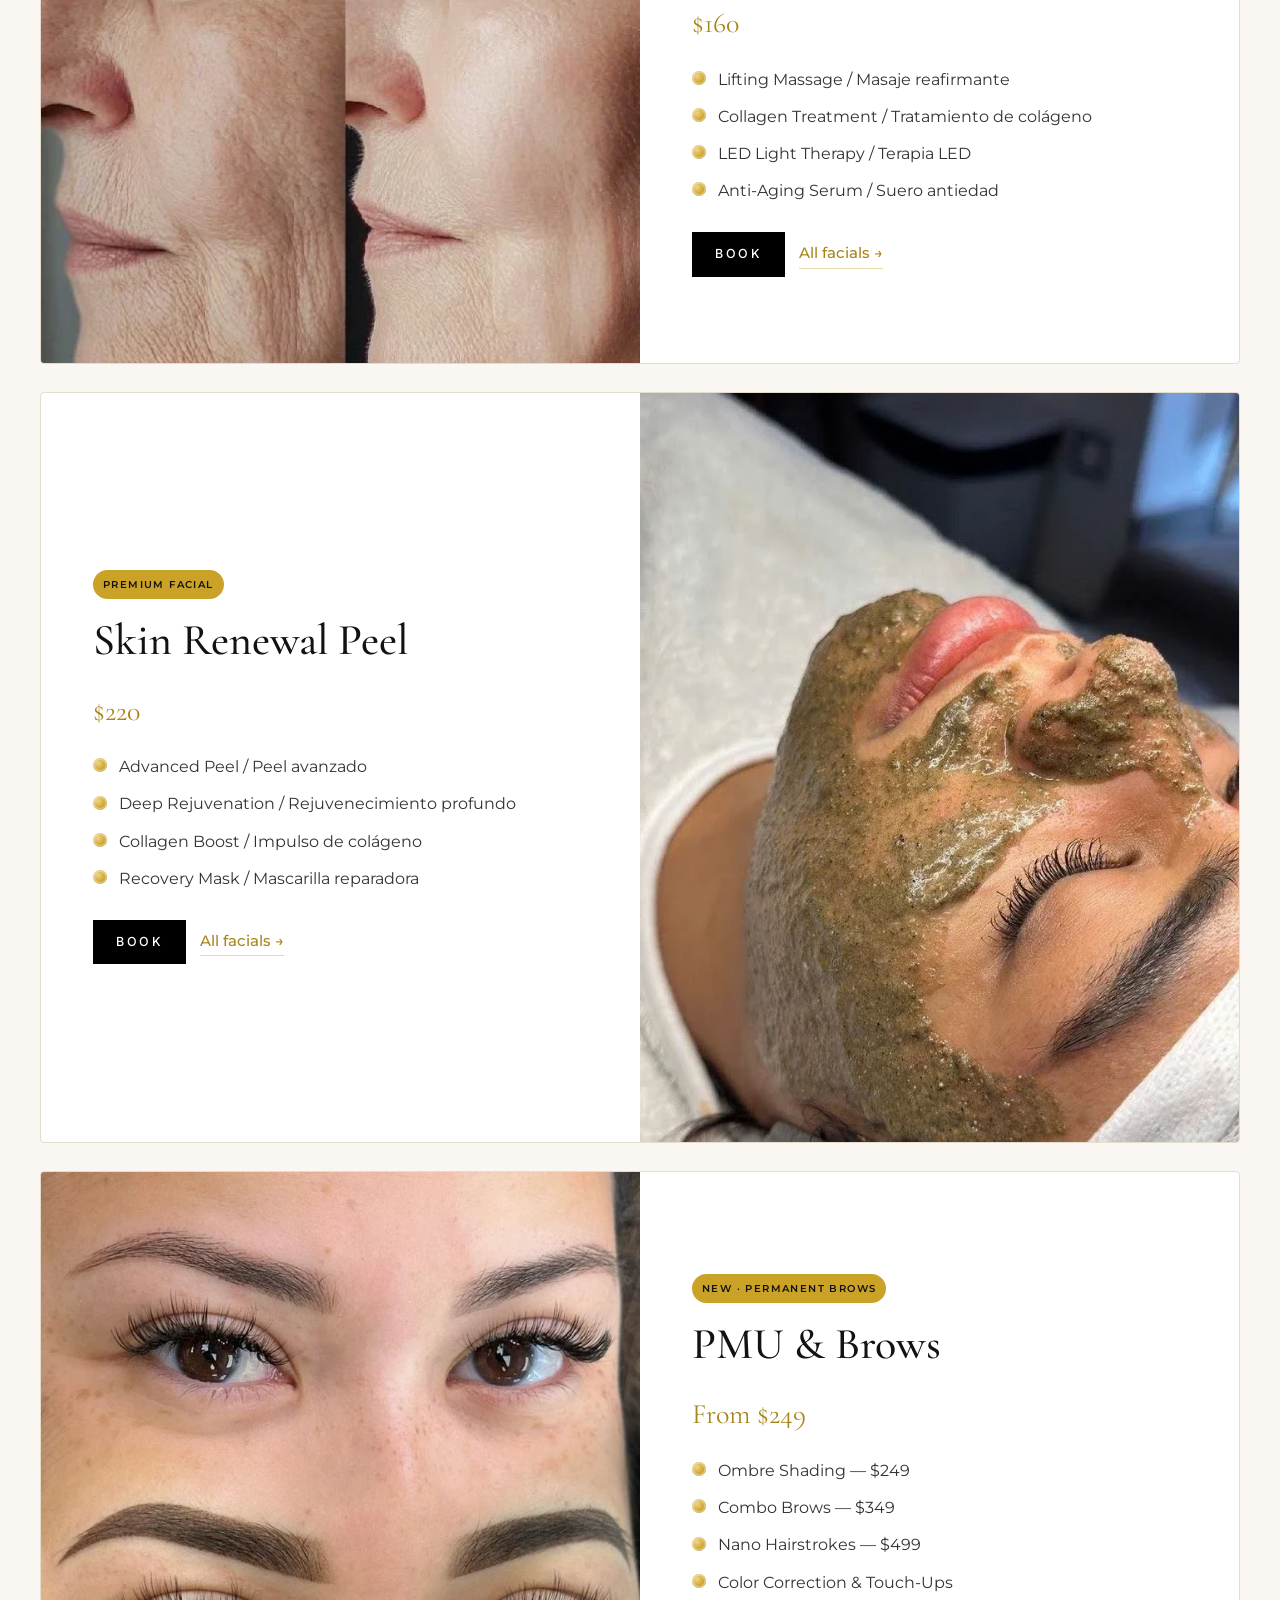
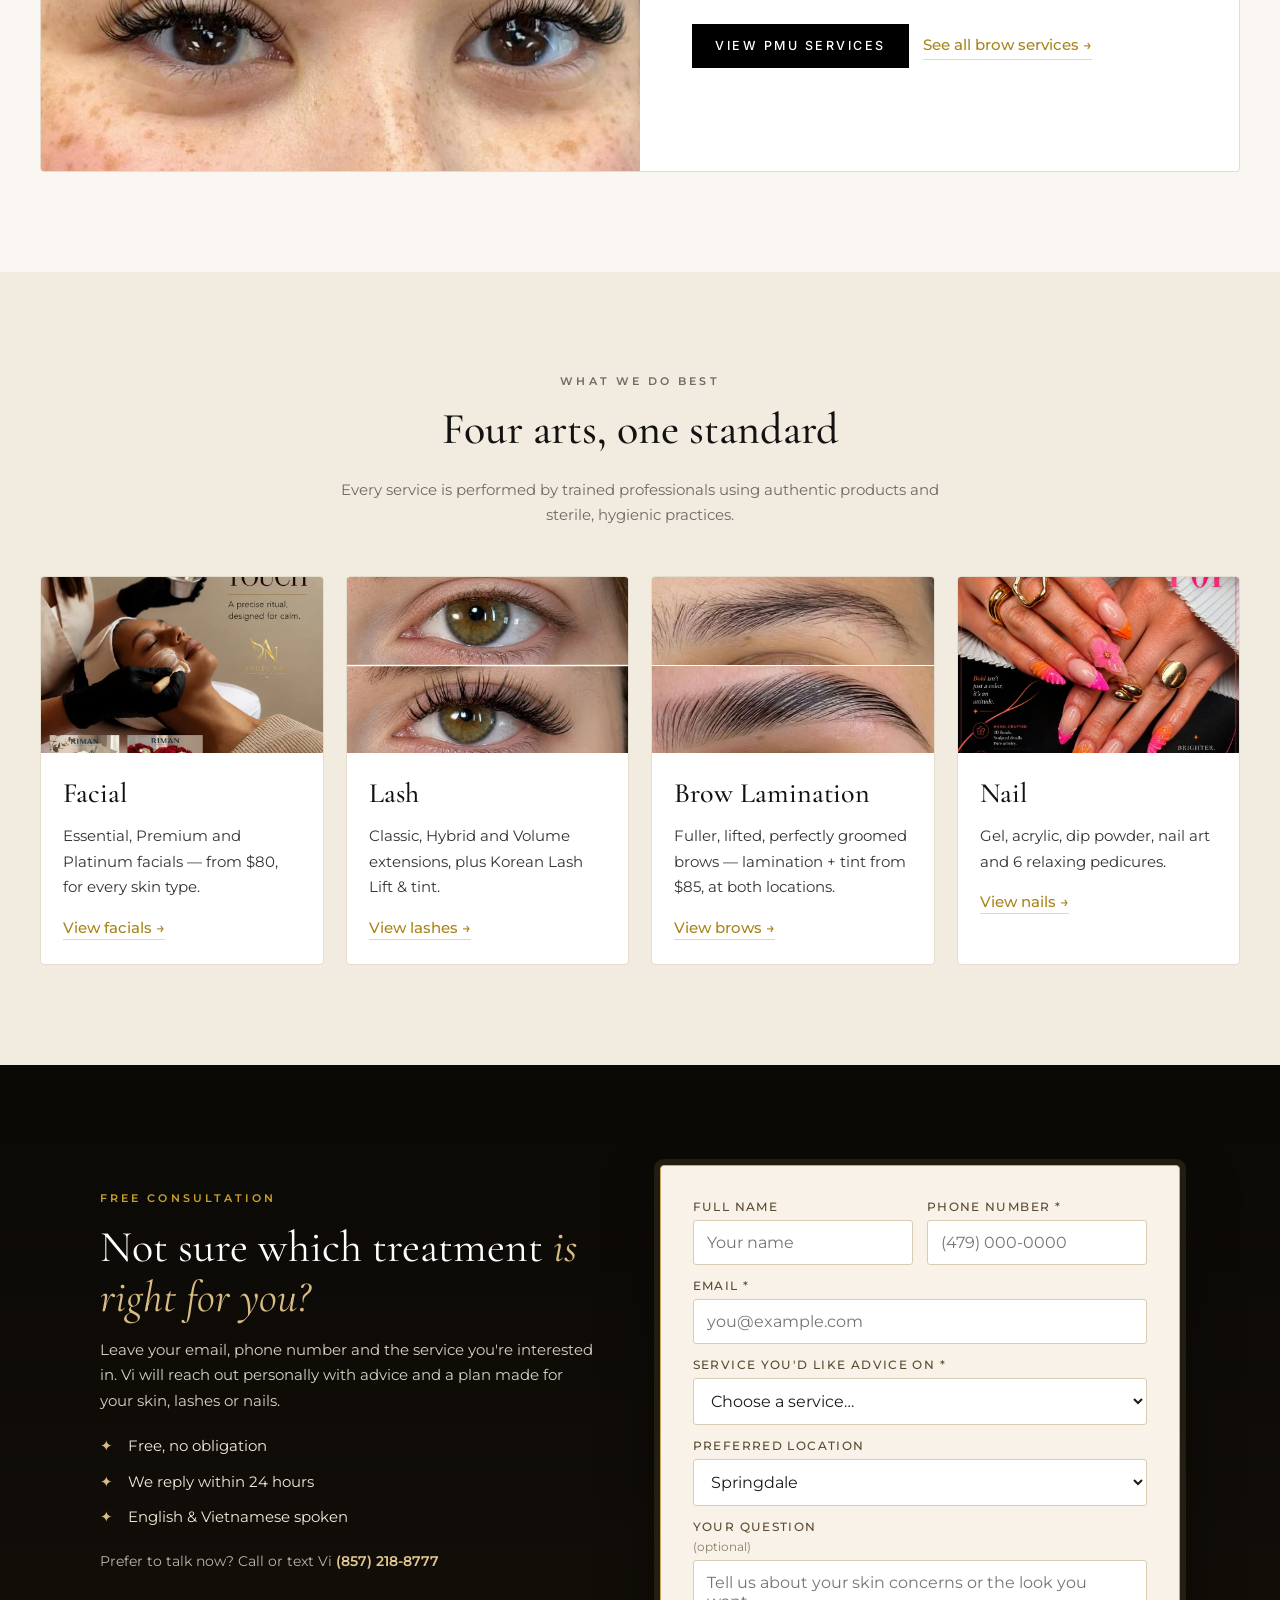
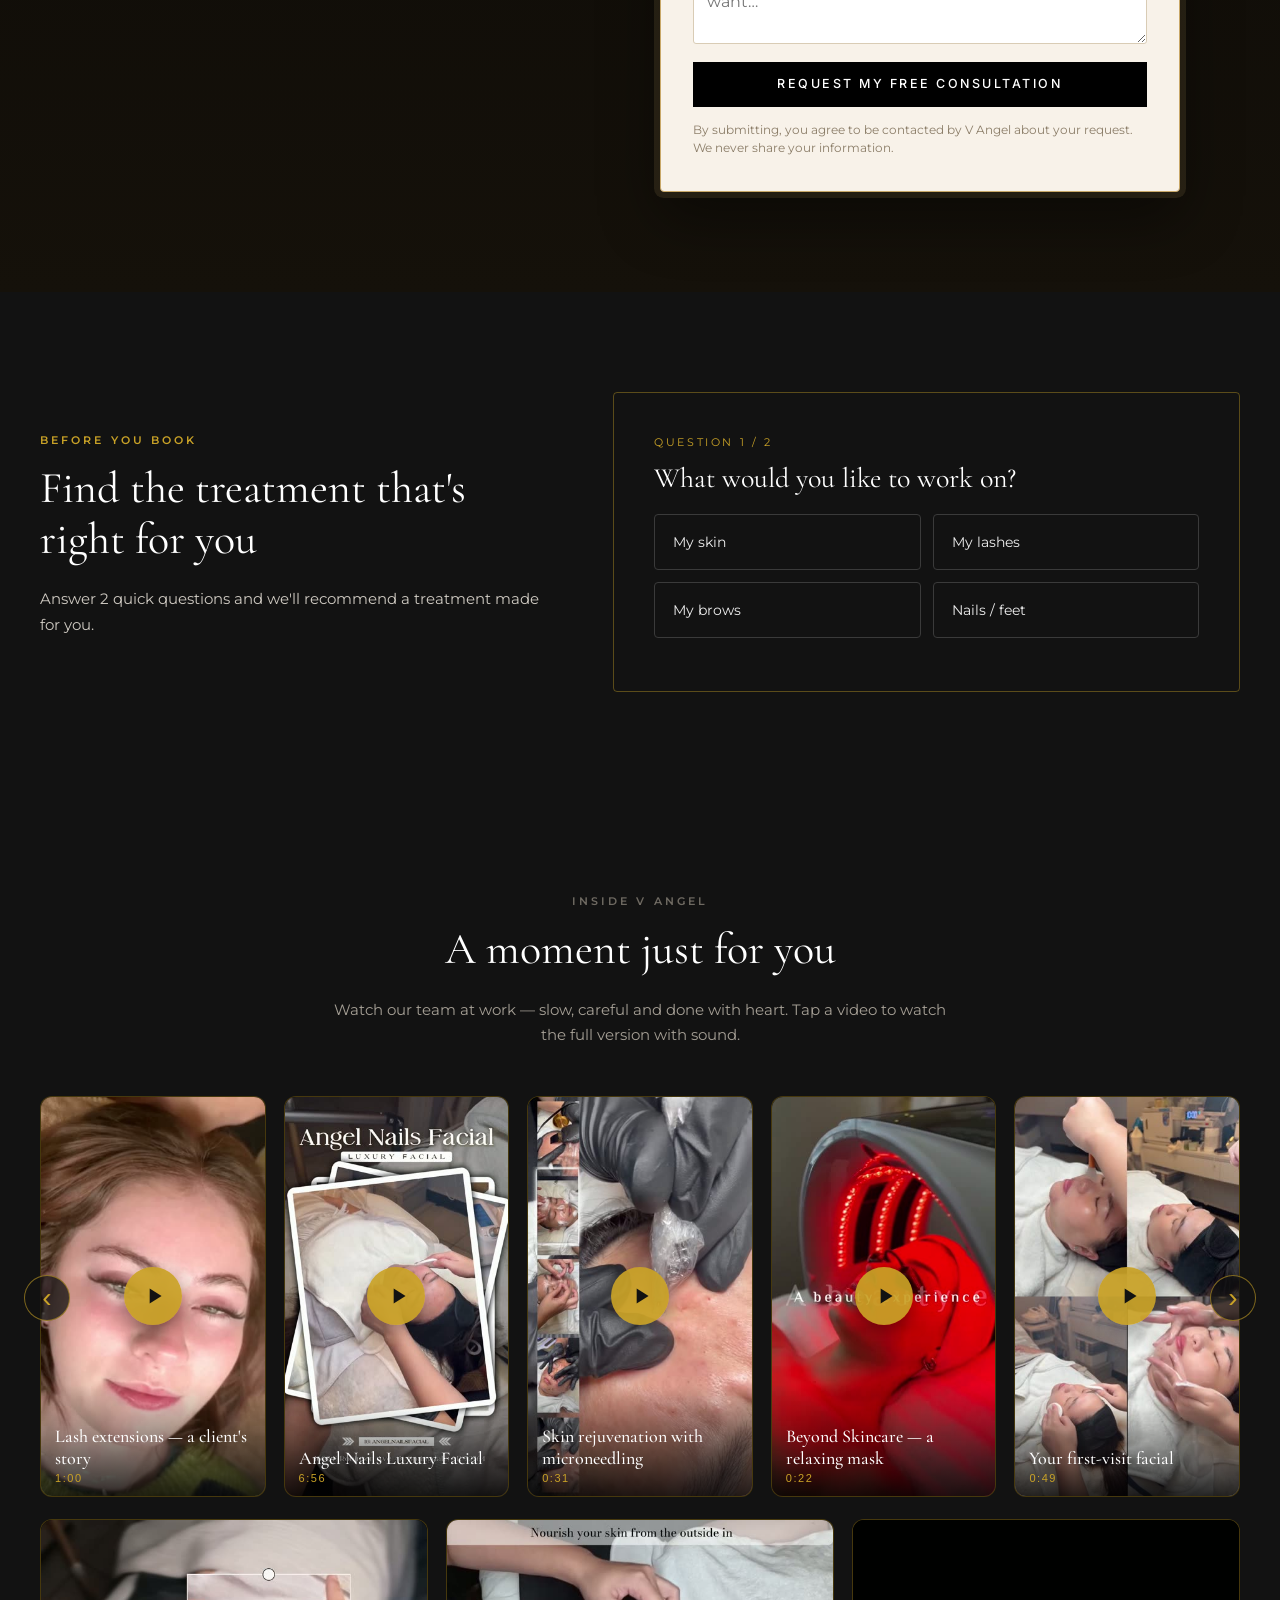
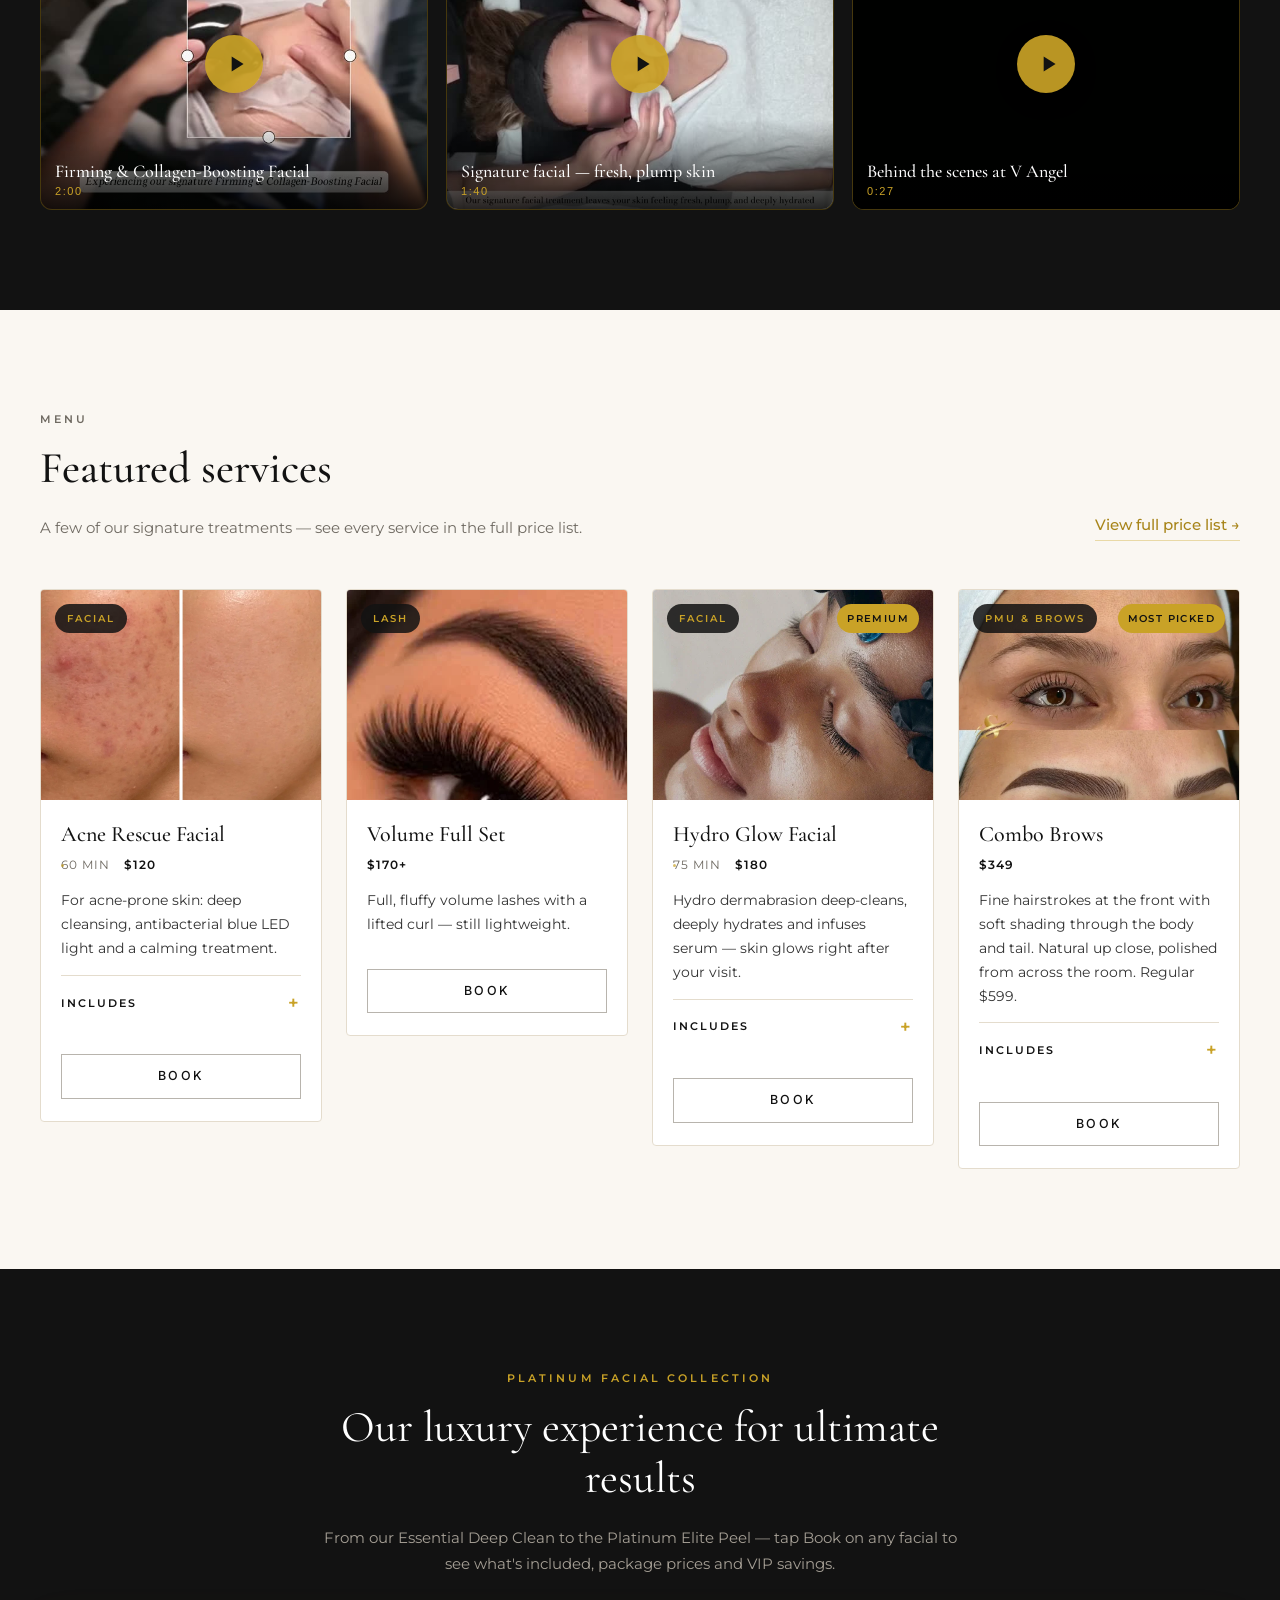
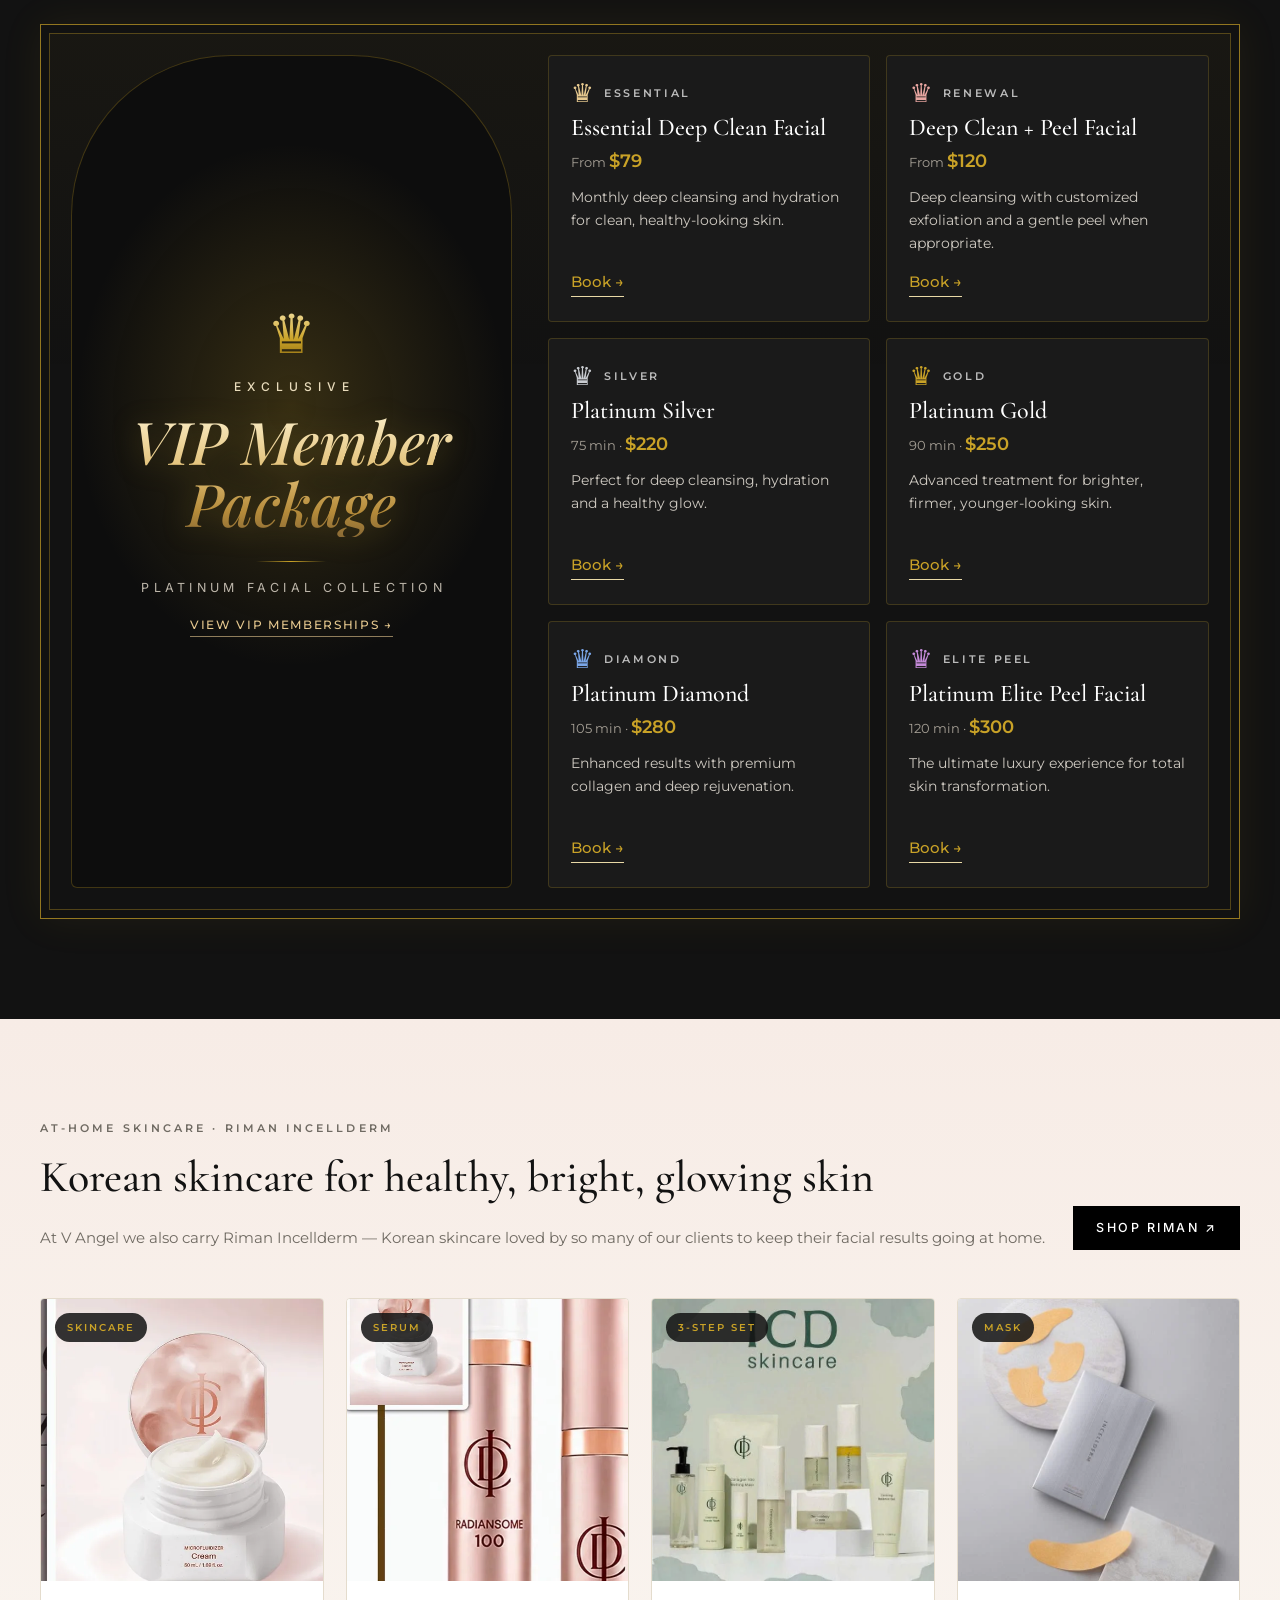
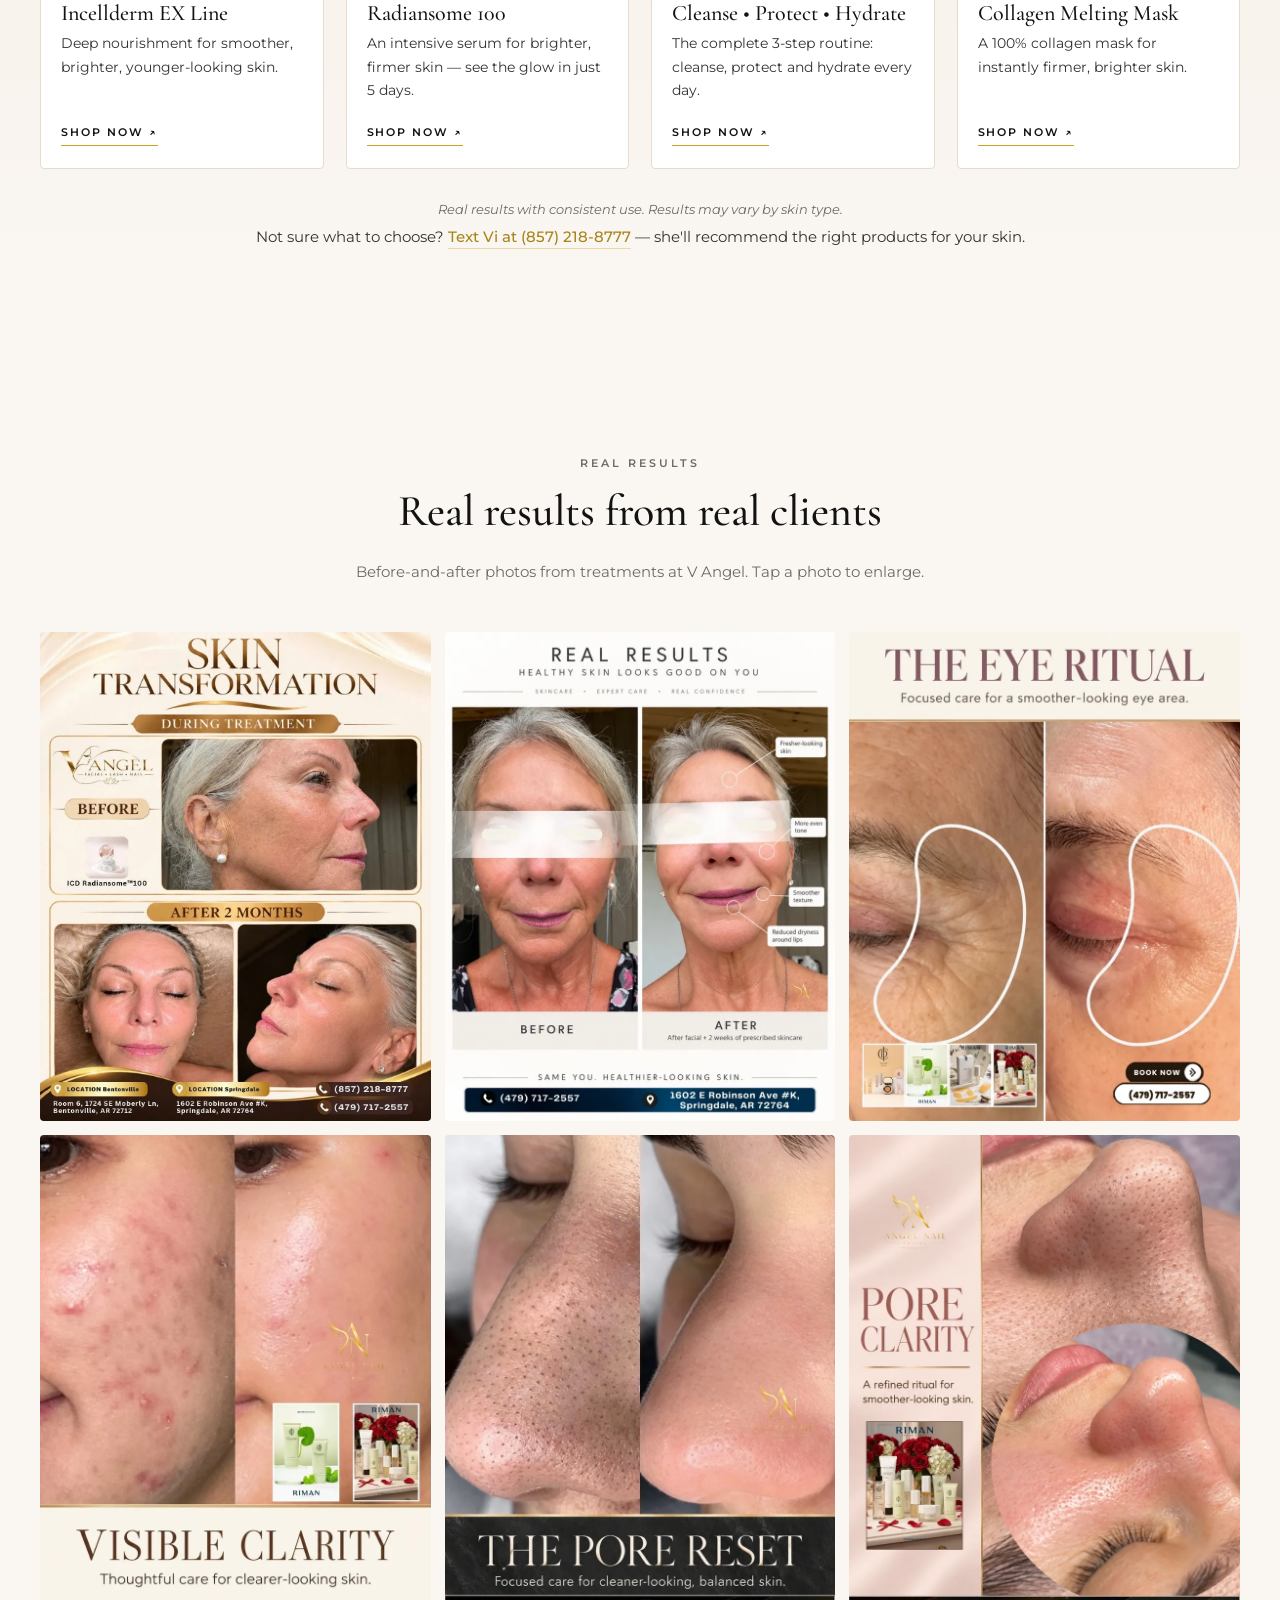
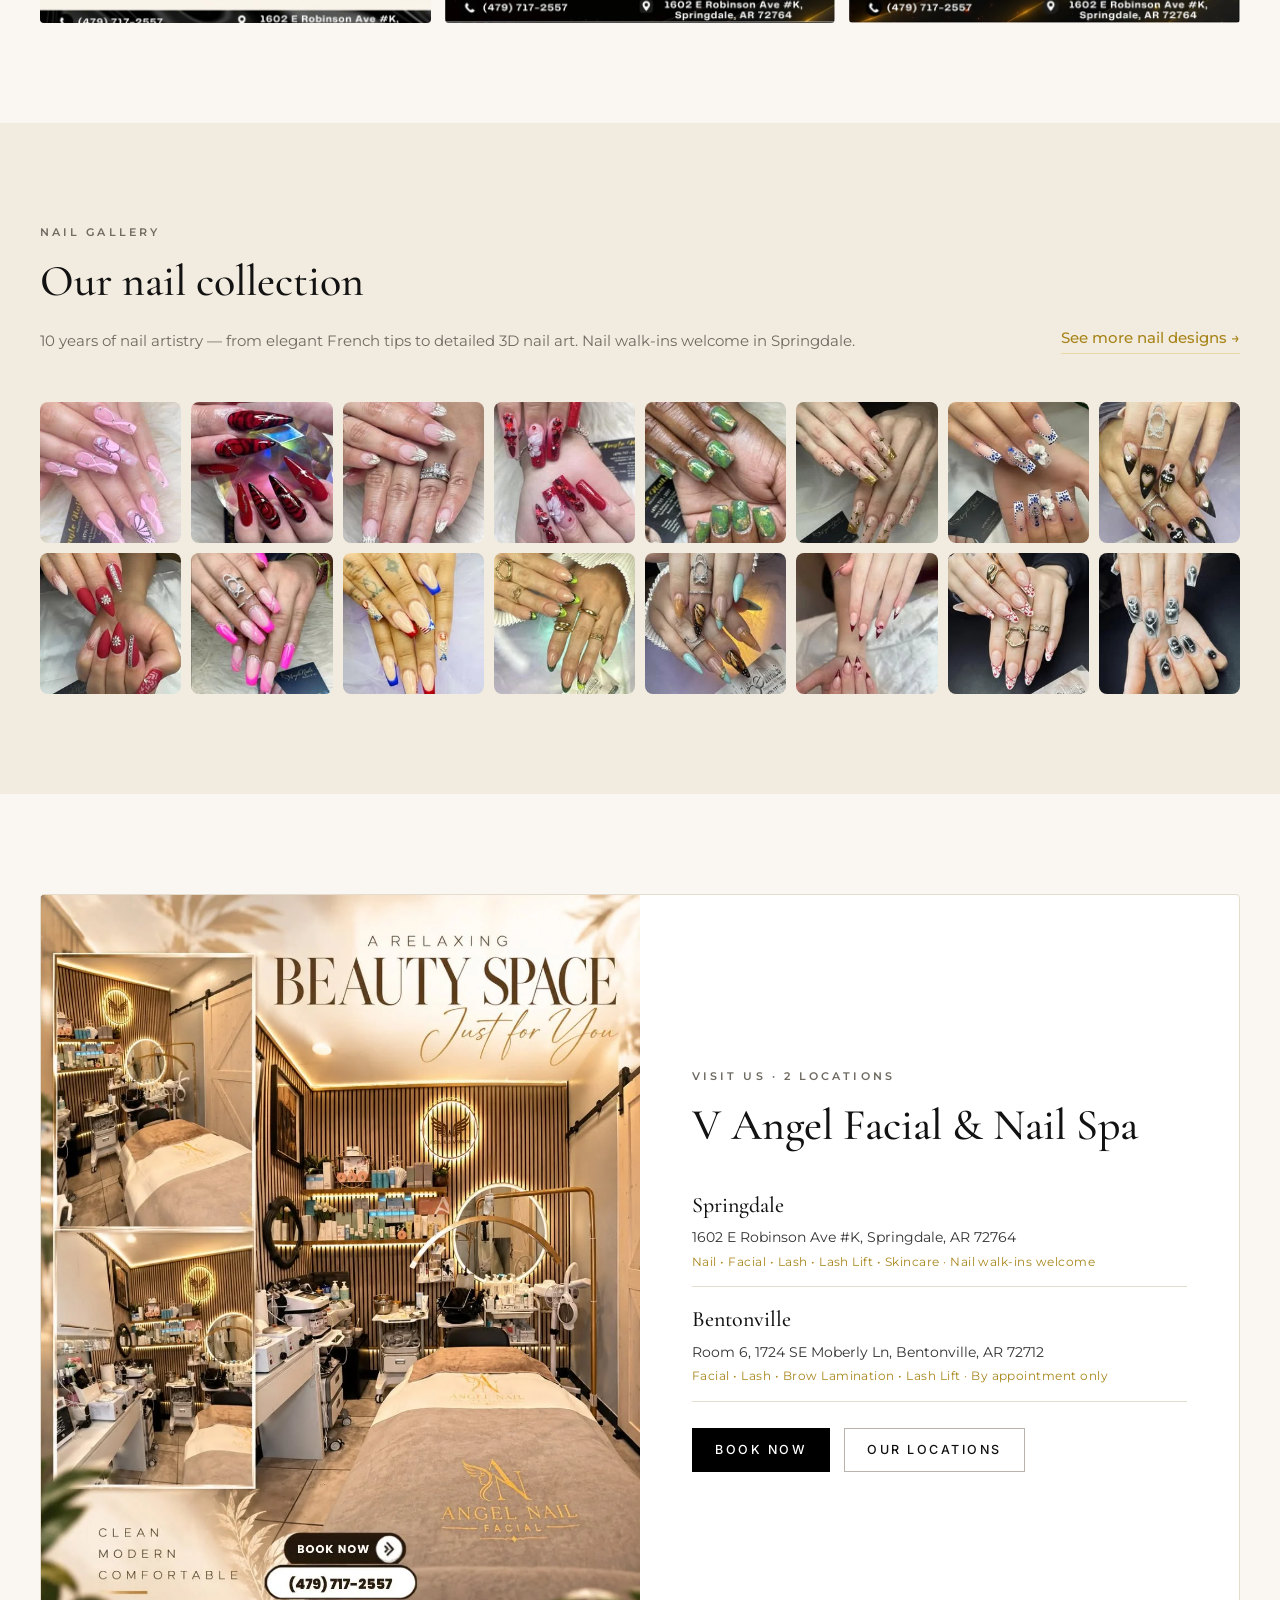
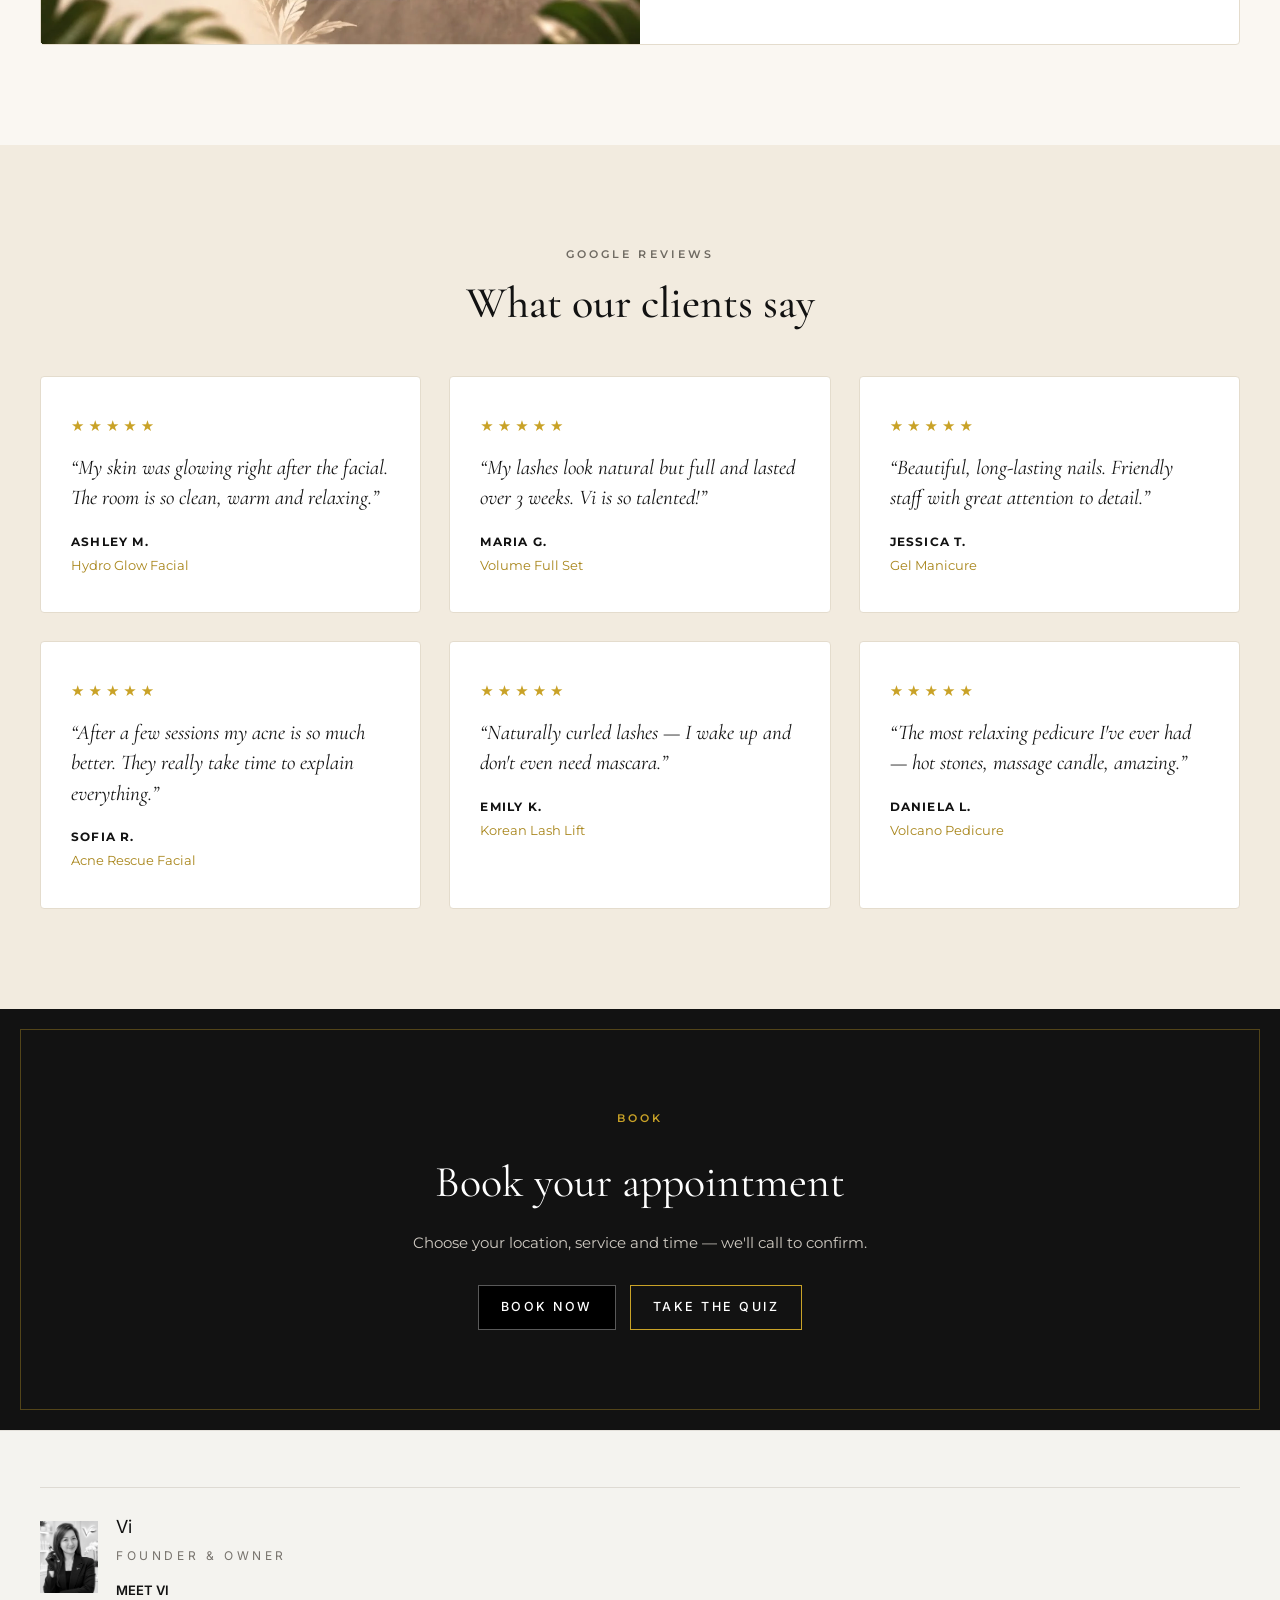
==== commit b3db7f0c: "Booking deposit policy step, deposit modal, 50%/40% holiday offers, skin transformation result Co-Au" ====
--- a/index.html
+++ b/index.html
@@ -10,7 +10,8 @@
   <link rel="preconnect" href="https://fonts.googleapis.com" />
   <link rel="preconnect" href="https://fonts.gstatic.com" crossorigin />
   <link href="https://fonts.googleapis.com/css2?family=Cormorant+Garamond:ital,wght@0,400;0,500;0,600;1,400&family=Montserrat:wght@300;400;500;600&family=Playfair+Display:wght@400;500&family=Inter:wght@400;500&display=swap" rel="stylesheet" />
-  <link rel="stylesheet" href="style.css?v=20261121f" />
+  <link rel="stylesheet" href="style.css?v=20261122a" />
+  <link rel="stylesheet" href="deposit.css?v=20261123a" />
 </head>
 <body data-page="home">
   <div id="site-header"></div>
@@ -75,7 +76,8 @@
     <!-- Tab ưu đãi bên trái + nút nhắn tin (chỉ trên điện thoại) -->
     <div class="sidetab" id="sideTab">
       <button class="sidetab__close" aria-label="Close offer" id="sideTabClose">×</button>
-      <a href="#" class="sidetab__btn" data-book="Basic Glow Facial" aria-label="Get 40% off your first facial">GET 40% OFF</a>
+      <a href="#" class="sidetab__btn" data-book="Combo Brows" aria-label="50% off PMU and brows">50% OFF PMU</a>
+      <a href="#" class="sidetab__btn sidetab__btn--2" data-book aria-label="40% off facial, lash and brow lamination">40% OFF FACIAL · LASH · BROW</a>
     </div>
     <a class="chatbub" href="https://m.me/112134470501004" target="_blank" rel="noopener" aria-label="Chat with V Angel on Facebook Messenger" title="Chat with us on Messenger">
       <svg viewBox="0 0 24 24" aria-hidden="true"><path d="M7 17.5 4 20v-4.2A7 7 0 0 1 3 12c0-4.4 3.8-8 8.5-8S20 7.6 20 12s-3.8 8-8.5 8c-1.6 0-3.1-.4-4.5-1"/><path d="M13 9.5c2.9.3 5 2.4 5 4.9 0 1-.3 1.9-.9 2.7V20l-2.4-1.6"/></svg>
@@ -255,7 +257,7 @@
           <h2>Real results from real clients</h2>
           <p>Before-and-after photos from treatments at V Angel. Tap a photo to enlarge.</p>
         </div>
-        <div class="gallery gallery--5" data-gallery="results"></div>
+        <div class="gallery gallery--5" data-gallery="results" data-cols="3"></div>
       </div>
     </section>
 
@@ -319,9 +321,9 @@
 
   <div id="site-footer"></div>
 
-  <script src="data.js?v=20261121f"></script>
-  <script src="i18n-vi.js?v=20261121e"></script>
-  <script src="common.js?v=20261121e"></script>
+  <script src="data.js?v=20261123a"></script>
+  <script src="i18n-vi.js?v=20261123a"></script>
+  <script src="common.js?v=20261123a"></script>
   <script>
     /* Dịch vụ nổi bật (4 khối, ảnh xen kẽ trái/phải) — nội dung theo menu in tại salon */
     const FEATURED = [
--- a/style.css
+++ b/style.css
@@ -1674,3 +1674,4 @@
 /* The dich vu: cao theo noi dung, khong chua khoang trong */
 .grid { align-items: start; }
 .card__actions { margin-top: 18px; }
+
--- a/deposit.css
+++ b/deposit.css
@@ -0,0 +1,55 @@
+/* ===== Dat coc ===== */
+.book-form__deposit { margin: 0; font-size: 13.5px; line-height: 1.55; background: #fbf5ee; border-left: 3px solid #c9a868; padding: 10px 12px; border-radius: 0 4px 4px 0; color: #4a4134; }
+.deposit__copy { border: 1px solid #c9a868; background: #fff; color: #8a6a35; border-radius: 999px; padding: 5px 14px; font: 600 11px var(--sans); letter-spacing: .08em; cursor: pointer; white-space: nowrap; }
+.deposit__copy:hover { background: #c9a868; color: #fff; }
+/* Cua so dat coc rieng */
+.dep .dep__box { max-width: 480px; width: 100%; padding: 0; overflow: hidden; border-radius: 10px; background: #fffaf3; max-height: calc(100vh - 40px); overflow-y: auto; }
+.dep .modal__close { color: #fff; z-index: 2; }
+.dep__head { background: radial-gradient(ellipse 80% 90% at 50% 0%, rgba(201,162,39,.28), transparent 70%), #111; color: #e7dccb; text-align: center; padding: 30px 26px 24px; }
+.dep__ok { display: inline-block; margin: 0 0 12px; padding: 5px 12px; border-radius: 999px; background: rgba(0,163,42,.15); color: #7ee39a; font: 600 11px var(--sans); letter-spacing: .14em; text-transform: uppercase; }
+.dep__head h3 { margin: 0 0 8px; color: #fff; font-weight: 400; font-size: 28px; line-height: 1.2; }
+.dep__head h3 em { color: #e7c98f; font-style: normal; }
+.dep__sum { margin: 0; font-size: 13.5px; color: #bdb4a4; }
+.dep__main { padding: 22px 24px 24px; }
+.dep__step { margin: 0 0 12px; font: 600 11px var(--sans); letter-spacing: .16em; text-transform: uppercase; color: #8a6a35; }
+.dep__list { display: grid; gap: 10px; }
+.dep__opt { display: grid; grid-template-columns: 42px 1fr auto; align-items: center; gap: 12px; padding: 12px 14px; border: 1px solid #e6dccb; border-radius: 10px; background: #fff; color: #1d1a16; text-decoration: none; transition: border-color .2s, box-shadow .2s; }
+a.dep__opt:hover { border-color: #c9a868; box-shadow: 0 6px 18px rgba(0,0,0,.08); }
+.dep__logo { width: 42px; height: 42px; border-radius: 10px; display: grid; place-items: center; color: #fff; font: 700 20px var(--sans); }
+.dep__opt--venmo .dep__logo { background: #008cff; } .dep__opt--cash .dep__logo { background: #00c244; } .dep__opt--zelle .dep__logo { background: #6d1ed4; }
+.dep__info { display: grid; line-height: 1.3; }
+.dep__info strong { font-size: 16px; } .dep__info small { font-size: 13px; color: #6b5f4d; }
+.dep__go { font: 600 12px var(--sans); letter-spacing: .06em; color: #fff; background: #111; padding: 8px 12px; border-radius: 999px; white-space: nowrap; }
+.dep__memo { margin: 16px 0 10px; display: grid; grid-template-columns: 1fr auto; gap: 2px 10px; align-items: center; background: #fbf5ee; border: 1px dashed #c9a868; border-radius: 8px; padding: 10px 12px; }
+.dep__memo span { grid-column: 1; font-size: 11.5px; letter-spacing: .08em; text-transform: uppercase; color: #8a6a35; }
+.dep__memo strong { grid-column: 1; font-size: 14px; color: #1d1a16; }
+.dep__memo .deposit__copy { grid-column: 2; grid-row: 1 / span 2; }
+.dep__fine { margin: 0 0 16px; font-size: 12.5px; line-height: 1.6; color: #6b5f4d; }
+.dep__fine a { color: #9a7a40; font-weight: 600; }
+.dep__done { width: 100%; justify-content: center; }
+@media (max-width: 760px) { .dep .dep__box { max-height: 92vh; border-radius: 14px 14px 0 0; } .dep__head h3 { font-size: 24px; } }
+.dep__callback { display: grid; grid-template-columns: 38px 1fr; gap: 12px; align-items: start; background: #111; color: #e7dccb; border-radius: 10px; padding: 14px 16px; margin: 4px 0 12px; }
+.dep__callback-ico { width: 38px; height: 38px; border-radius: 50%; background: #c9a868; color: #111; display: grid; place-items: center; font-size: 18px; }
+.dep__callback p { margin: 0; font-size: 14px; line-height: 1.55; }
+.dep__callback strong { display: block; color: #e7c98f; font: 600 11px var(--sans); letter-spacing: .14em; text-transform: uppercase; margin-bottom: 3px; }
+
+/* ===== Dong y chinh sach coc ===== */
+.book-policy[hidden], #bookForm[hidden] { display: none !important; }
+.book-policy { display: grid; gap: 12px; margin-top: 8px; }
+.book-policy__lead { margin: 0; font: 600 11px var(--sans); letter-spacing: .14em; text-transform: uppercase; color: #8a6a35; }
+.book-policy__item { display: grid; grid-template-columns: 22px 1fr; gap: 12px; align-items: start; padding: 14px 16px; border: 1.5px solid #e6dccb; border-radius: 10px; background: #fffaf3; cursor: pointer; font-size: 14.5px; line-height: 1.6; color: #2c261e; transition: border-color .2s, background .2s; text-transform: none; letter-spacing: 0; }
+.book-policy__item:has(input:checked) { border-color: #00a32a; background: #f2fbf4; }
+.book-policy__chk { width: 20px; height: 20px; margin: 2px 0 0; accent-color: #00a32a; cursor: pointer; }
+.book-policy__go { margin-top: 4px; width: 100%; padding: 15px 20px; border: 0; border-radius: 999px; font: 600 14px var(--sans); letter-spacing: .1em; text-transform: uppercase; color: #fff; background: #00a32a; cursor: pointer; transition: background .2s, opacity .2s; }
+.book-policy__go:hover:not(:disabled) { background: #008a23; }
+.book-policy__go:disabled { background: #cfc8bd; color: #f7f3ec; cursor: not-allowed; }
+
+/* ===== Tab uu dai 50% / 40% + before-after 3 cot ===== */
+@media (max-width: 760px) {
+  body[data-page="home"] .sidetab { top: 50% !important; transform: translateY(-50%); }
+  .sidetab .sidetab__btn { font-size: 14px; padding: 16px 11px; font-weight: 600; letter-spacing: .04em; }
+  .sidetab .sidetab__btn--2 { margin-top: 0; border-top: 1px solid #eee; background: #111; color: #e7c98f; }
+  .sidetab .sidetab__btn:first-of-type { border-radius: 0; }
+}
+.gallery[data-cols="3"] { grid-template-columns: repeat(3, 1fr); }
+@media (max-width: 560px) { .gallery[data-cols="3"] { grid-template-columns: repeat(2, 1fr); } }
